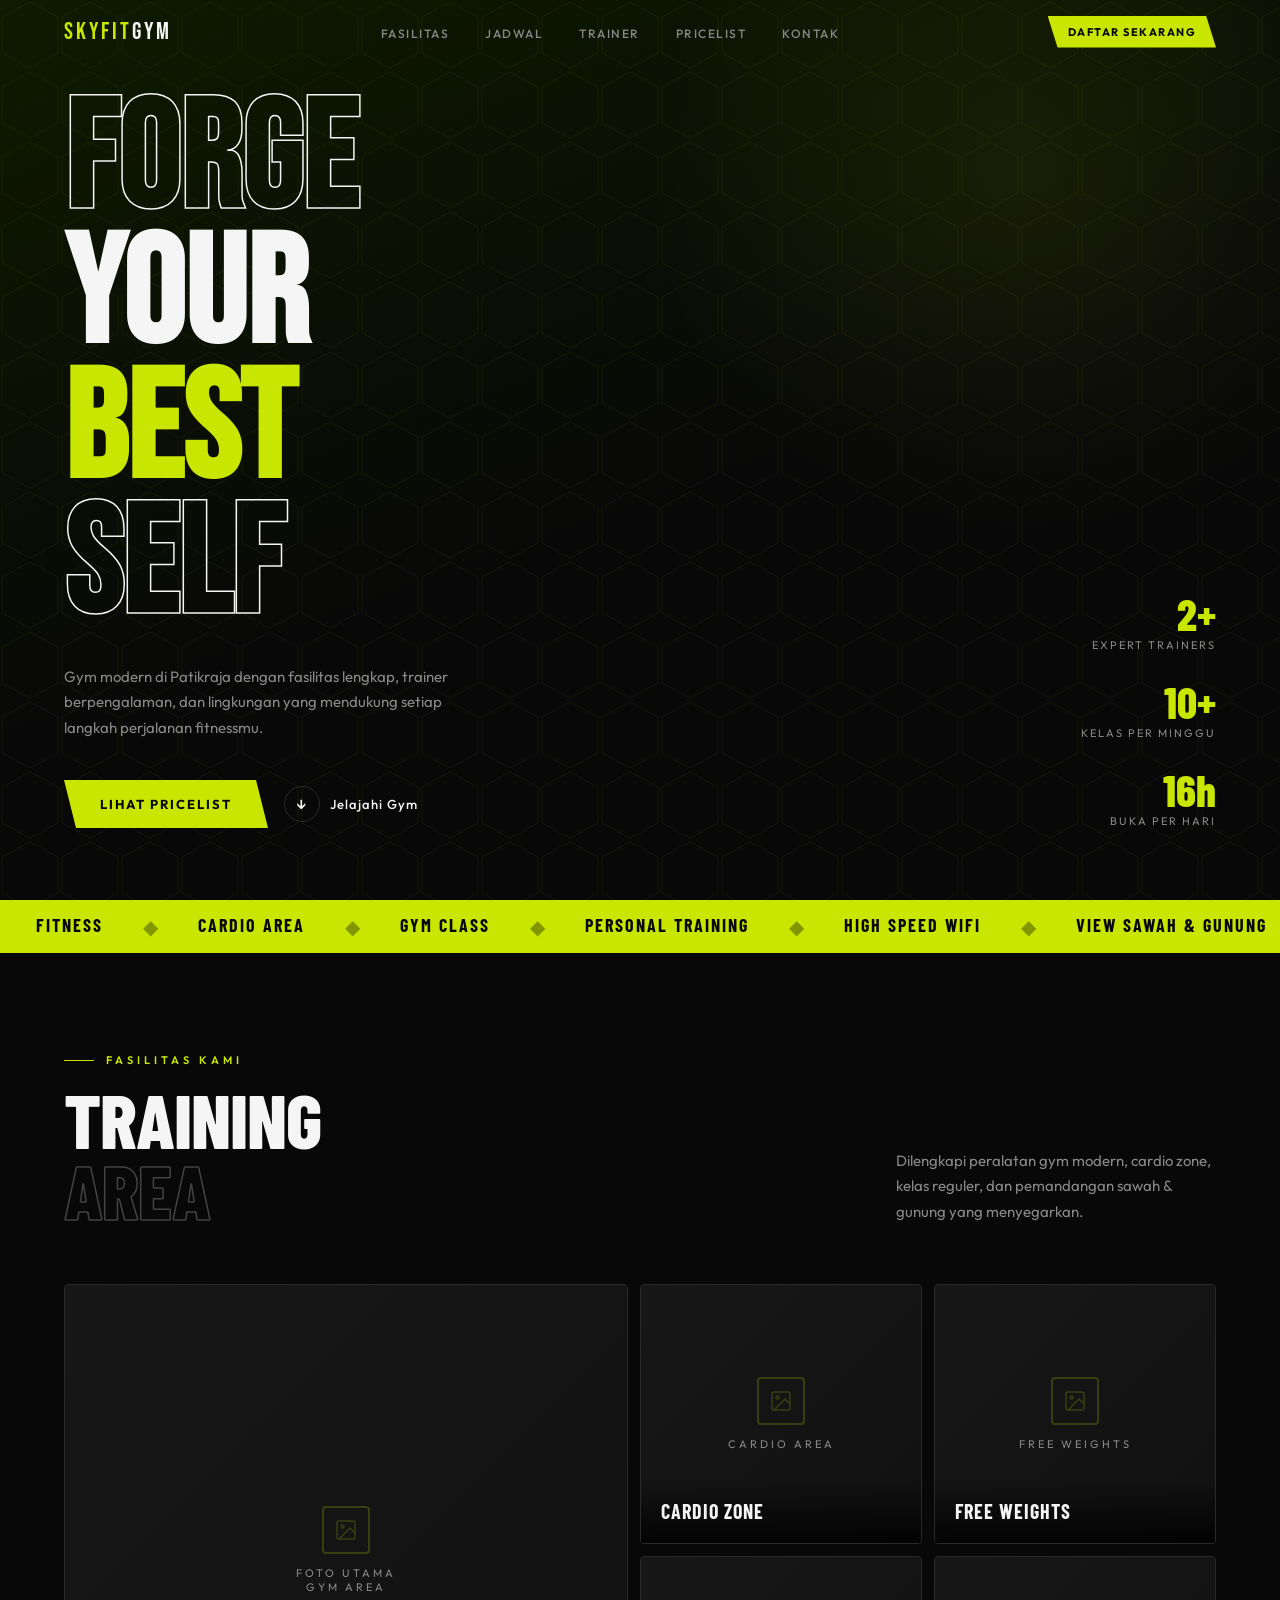
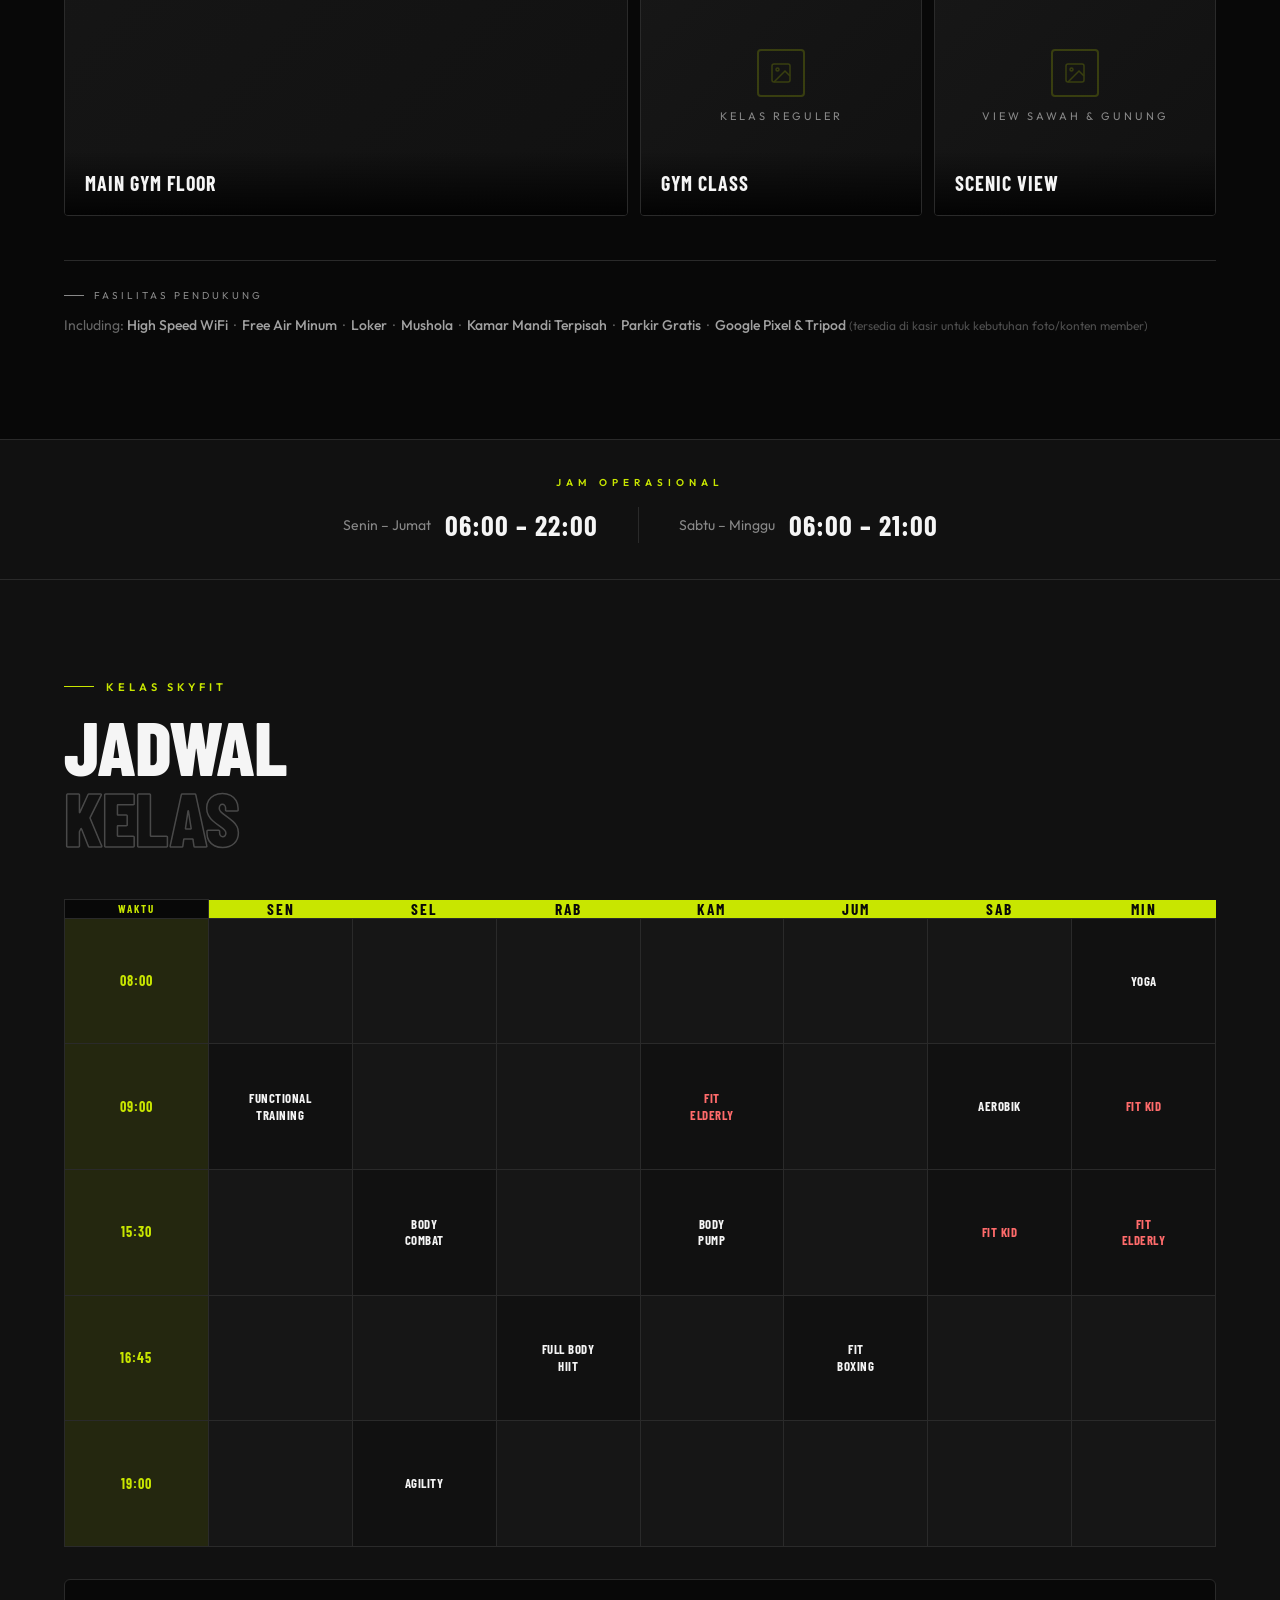
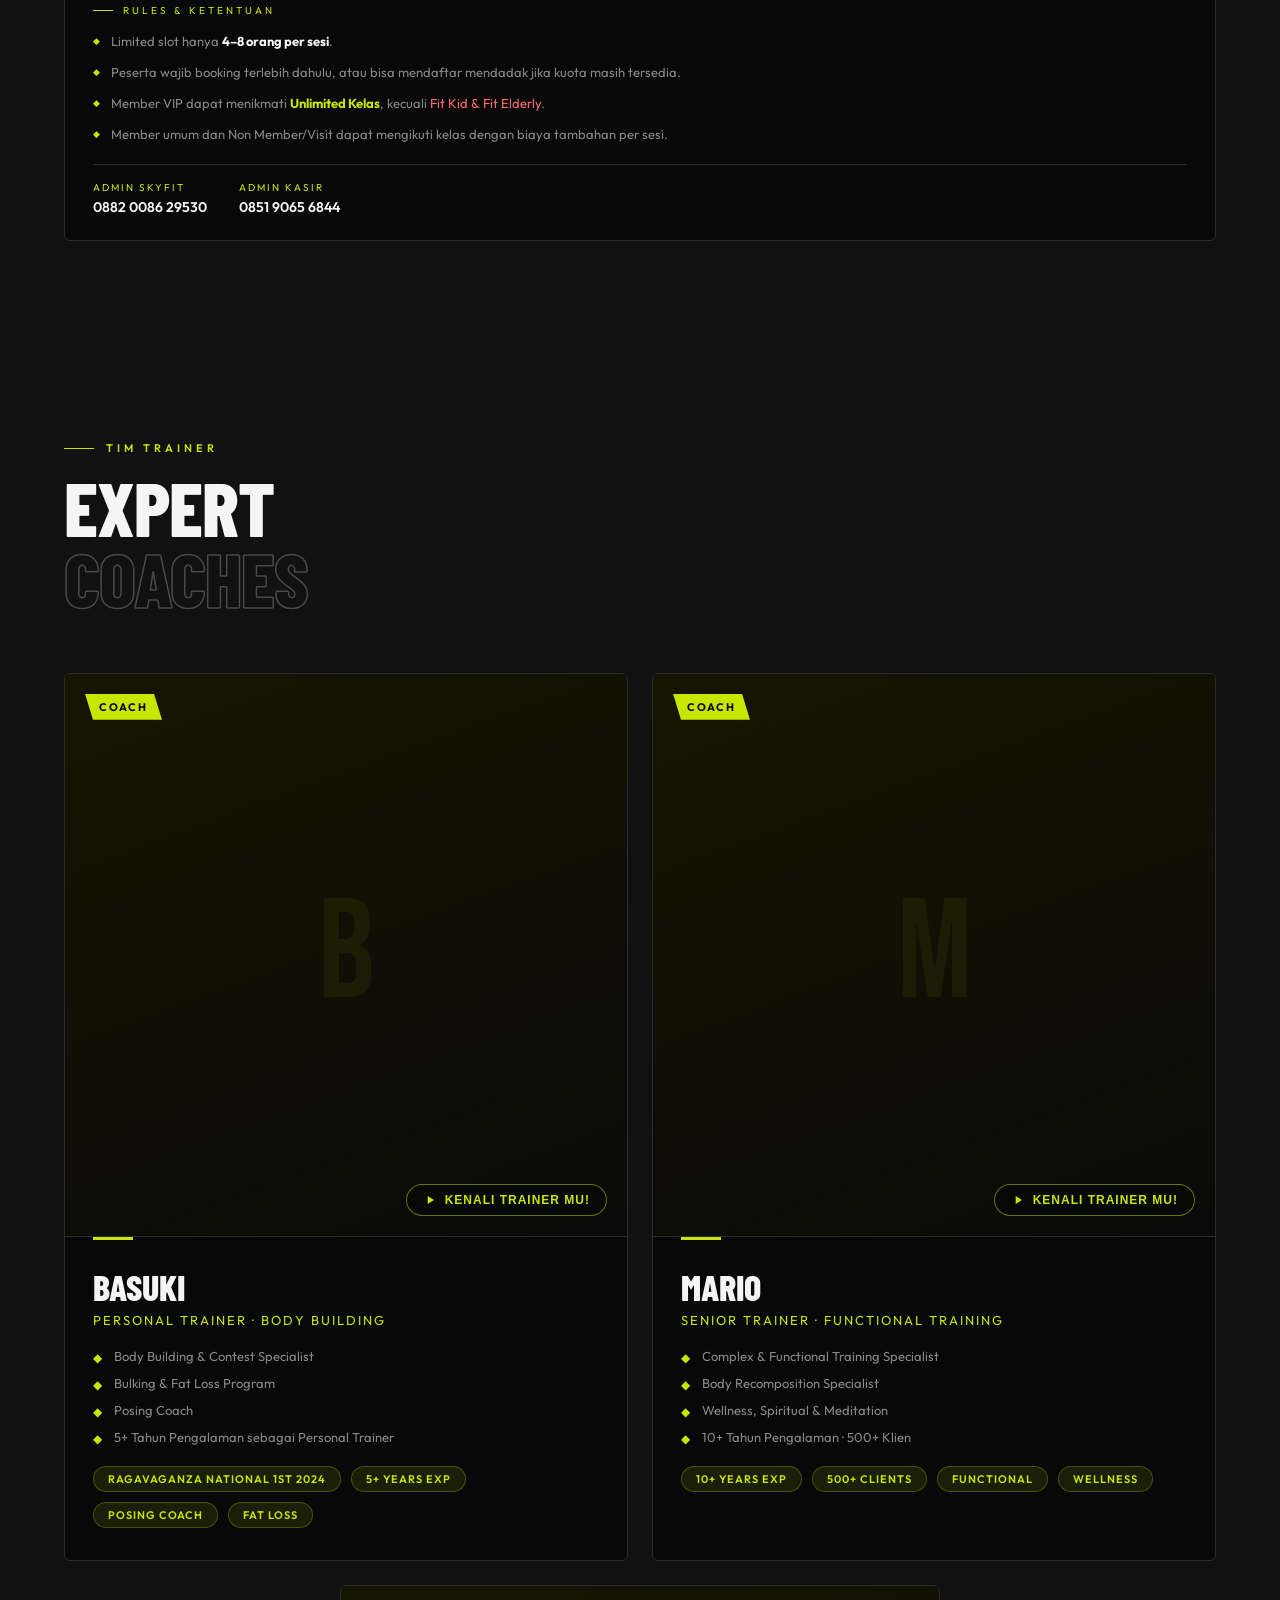
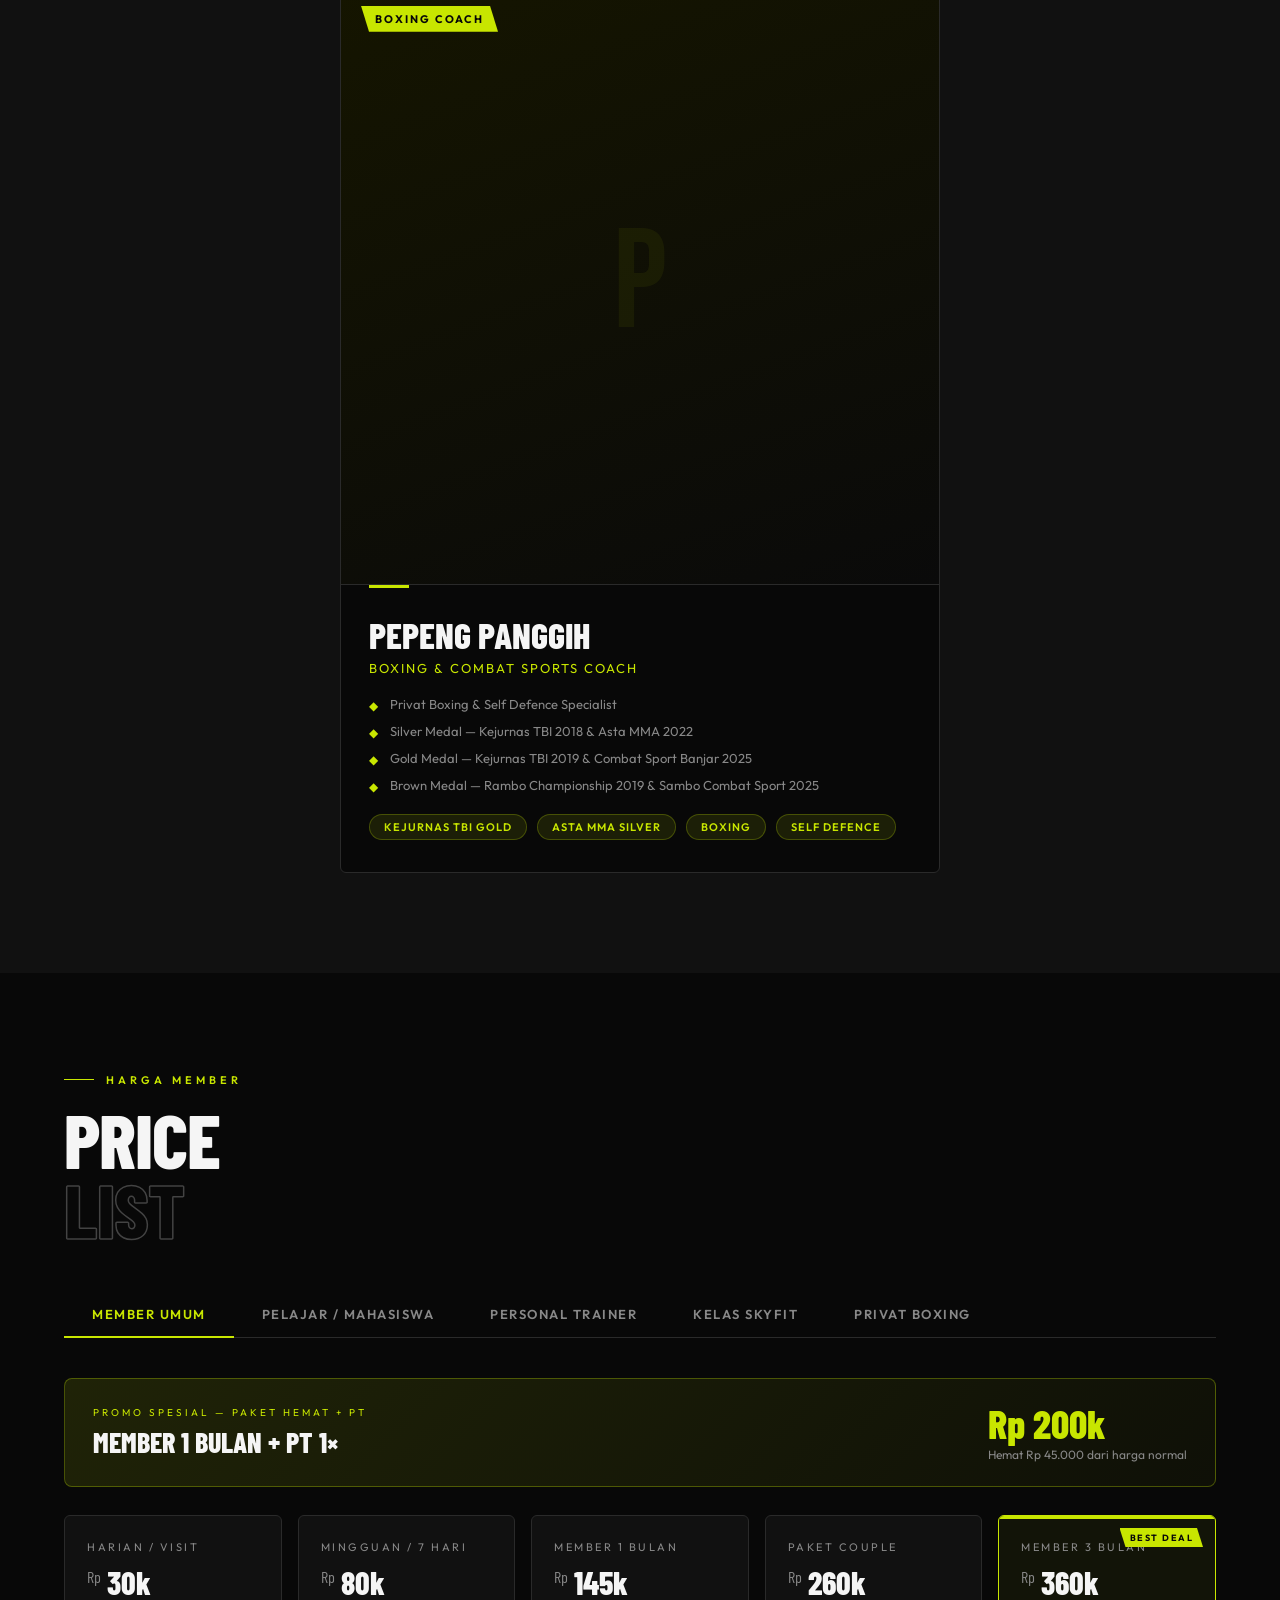
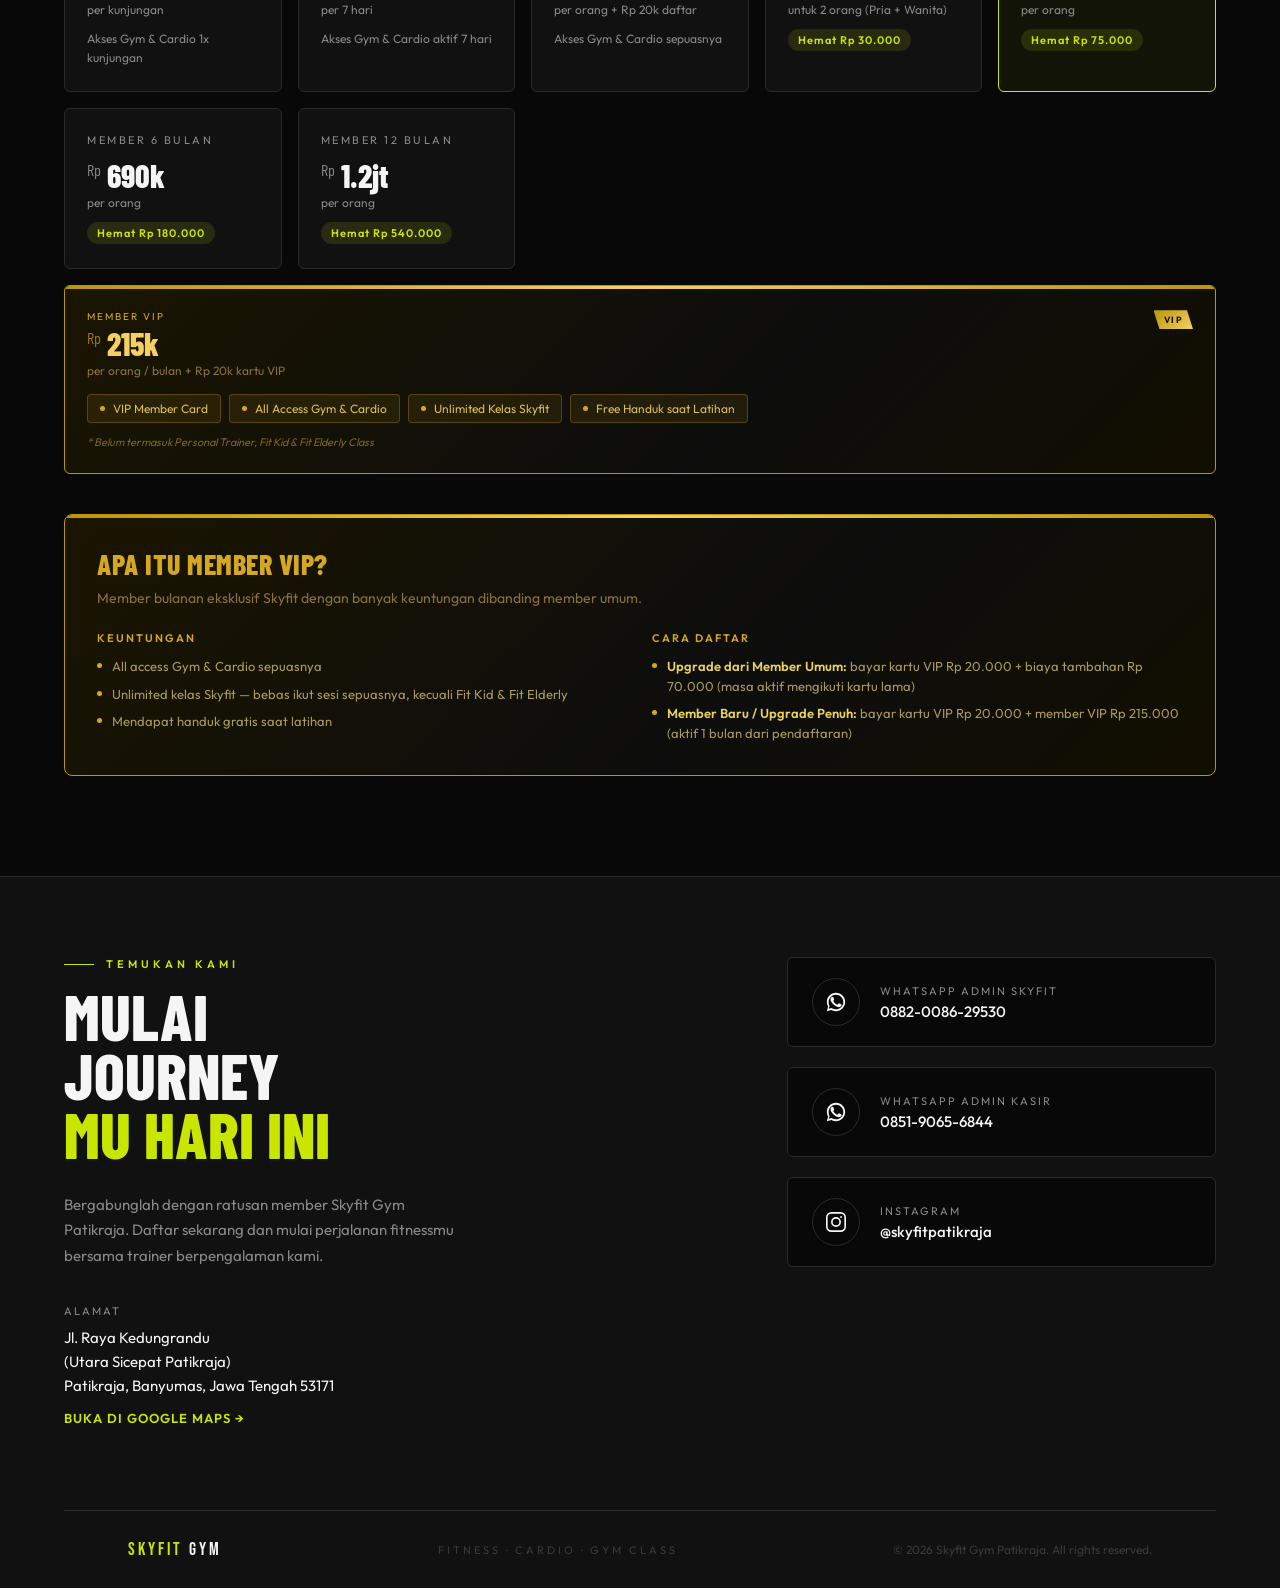
==== index.html @ dd89e142 "Update schedule layout and tab navigation" ====
<!DOCTYPE html>
<html lang="id">
<head>
<meta charset="UTF-8">
<meta name="viewport" content="width=device-width, initial-scale=1.0">
<title>Skyfit Gym Patikraja — Fitness · Cardio · Gym Class</title>
<link href="https://fonts.googleapis.com/css2?family=Bebas+Neue&family=Barlow+Condensed:wght@400;600;700;800&family=Outfit:wght@300;400;500;600&display=swap" rel="stylesheet">
<style>
  :root {
    --lime: #C8E600;
    --black: #080808;
    --card: #111111;
    --card2: #171717;
    --border: #2a2a2a;
    --muted: #888888;
    --white: #f5f5f5;
    --gray: #3a3a3a;
  }
  * { margin: 0; padding: 0; box-sizing: border-box; }
  html { scroll-behavior: smooth; }
  body { background: var(--black); color: var(--white); font-family: 'Outfit', sans-serif; overflow-x: hidden; }
  ::-webkit-scrollbar { width: 4px; }
  ::-webkit-scrollbar-track { background: var(--black); }
  ::-webkit-scrollbar-thumb { background: var(--lime); border-radius: 2px; }

  /* ── NAVBAR fix: grid layout prevents logo/content overlap ── */
  nav {
    position: fixed; top: 0; width: 100%; z-index: 100;
    height: 64px; padding: 0 5vw;
    display: grid;
    grid-template-columns: auto 1fr auto;
    align-items: center; gap: 16px;
    background: transparent;
    transition: background 0.4s, backdrop-filter 0.4s;
    border-bottom: 1px solid transparent;
  }
  nav.scrolled { background: rgba(8,8,8,0.92); backdrop-filter: blur(16px); border-bottom-color: var(--border); }
  .nav-logo { font-family: 'Bebas Neue', sans-serif; font-size: 24px; letter-spacing: 3px; color: var(--white); white-space: nowrap; }
  .nav-logo span { color: var(--lime); }
  .nav-links { display: flex; list-style: none; justify-content: center; }
  .nav-links a {
    text-decoration: none; color: var(--muted);
    font-size: 12px; font-weight: 500; letter-spacing: 1.5px; text-transform: uppercase;
    padding: 0 18px; white-space: nowrap; transition: color 0.2s;
  }
  .nav-links a:hover { color: var(--lime); }
  .nav-cta {
    background: var(--lime); color: var(--black);
    padding: 9px 20px; font-size: 11px; font-weight: 700; letter-spacing: 1.5px;
    text-transform: uppercase; text-decoration: none; white-space: nowrap;
    clip-path: polygon(0 0, calc(100% - 10px) 0, 100% 100%, 10px 100%);
    transition: background 0.2s;
  }
  .nav-cta:hover { background: var(--white); }

  /* ── HERO ── */
  #hero {
    min-height: 100vh; display: flex; flex-direction: column; justify-content: flex-end;
    padding: 0 5vw 8vh; position: relative; overflow: hidden;
  }
  .hero-bg { position: absolute; inset: 0; background: linear-gradient(160deg, #0f1a00 0%, #080808 55%); }
  .hero-hex {
    position: absolute; inset: 0; opacity: 0.06;
    background-image: url("data:image/svg+xml,%3Csvg xmlns='http://www.w3.org/2000/svg' width='60' height='70'%3E%3Cpolygon points='30,2 58,17 58,53 30,68 2,53 2,17' fill='none' stroke='%23C8E600' stroke-width='1'/%3E%3C/svg%3E");
    background-size: 60px 70px;
  }
  .hero-glow { position: absolute; top: -20%; right: -10%; width: 60vw; height: 80vh; background: radial-gradient(ellipse, rgba(200,230,0,0.08) 0%, transparent 70%); pointer-events: none; }
  .hero-tag { font-size: 12px; letter-spacing: 4px; text-transform: uppercase; color: var(--lime); font-weight: 600; margin-bottom: 20px; display: flex; align-items: center; gap: 12px; position: relative; z-index: 2; }
  .hero-tag::before { content: ''; width: 40px; height: 1px; background: var(--lime); }
  .hero-headline { font-family: 'Bebas Neue', sans-serif; font-size: clamp(70px, 12vw, 160px); line-height: 0.88; position: relative; z-index: 2; margin-top: auto; padding-top: 80px; }
  .hero-headline .outline { -webkit-text-stroke: 1.5px var(--white); color: transparent; }
  .hero-headline .accent { color: var(--lime); }
  .hero-sub { font-size: 15px; color: var(--muted); max-width: 420px; line-height: 1.7; margin: 28px 0 40px; position: relative; z-index: 2; }
  .hero-actions { display: flex; gap: 16px; align-items: center; position: relative; z-index: 2; }
  .btn-primary { background: var(--lime); color: var(--black); padding: 16px 36px; font-weight: 700; font-size: 13px; letter-spacing: 2px; text-transform: uppercase; text-decoration: none; clip-path: polygon(0 0, calc(100% - 12px) 0, 100% 100%, 12px 100%); transition: background 0.2s; display: inline-block; }
  .btn-primary:hover { background: var(--white); }
  .btn-ghost { color: var(--white); font-size: 13px; font-weight: 500; letter-spacing: 1px; text-decoration: none; display: flex; align-items: center; gap: 10px; transition: color 0.2s; }
  .btn-ghost:hover { color: var(--lime); }
  .btn-ghost .arrow { width: 36px; height: 36px; border-radius: 50%; border: 1px solid var(--border); display: flex; align-items: center; justify-content: center; font-size: 16px; transition: border-color 0.2s; }
  .btn-ghost:hover .arrow { border-color: var(--lime); }
  .hero-stats { position: absolute; right: 5vw; bottom: 8vh; display: flex; flex-direction: column; gap: 28px; z-index: 2; }
  .hero-stat { text-align: right; }
  .hero-stat .num { font-family: 'Barlow Condensed', sans-serif; font-size: 44px; font-weight: 800; color: var(--lime); line-height: 1; }
  .hero-stat .label { font-size: 11px; letter-spacing: 2px; text-transform: uppercase; color: var(--muted); margin-top: 2px; }

  /* ── CLASS SCHEDULE ── */
  #jadwal { background: var(--card); }
  .schedule-wrap { overflow-x: auto; margin-top: 48px; min-width: 0; }
  .schedule-table {
    width: 100%; height: 100%;          /* fill the 16:9 stage */
    border-collapse: collapse;
    min-width: 0;                        /* remove old min-width */
    table-layout: fixed;
    font-family: 'Barlow Condensed', sans-serif;
  }
  .schedule-table th {
    background: var(--lime); color: var(--black);
    font-size: clamp(12px,1.2vw,18px); font-weight: 700; letter-spacing: 2px; text-transform: uppercase;
    padding: 0; height: 9%;             /* fixed header height */
    text-align: center;
  }
  .schedule-table .time-col {
    background: rgba(200,230,0,0.1); color: var(--lime);
    font-size: clamp(12px,1.1vw,17px); font-weight: 700; letter-spacing: 1px;
    padding: 0 12px; text-align: center; border: 1px solid var(--border);
    white-space: nowrap;
  }
  .schedule-table td {
    padding: 0 6px; text-align: center;
    border: 1px solid var(--border);
    font-size: clamp(11px,1.0vw,16px); font-weight: 700;
    letter-spacing: 0.5px; text-transform: uppercase; color: var(--white);
    vertical-align: middle; line-height: 1.3;
  }
  .schedule-table tbody tr { height: calc((100% - 9%) / 5); }
  .schedule-table td.empty { background: rgba(255,255,255,0.02); }
  .schedule-table td.vip-class { color: #ff6b6b; }
  .schedule-rules {
    margin-top: 32px; padding: 24px 28px;
    background: var(--black); border: 1px solid var(--border); border-radius: 6px;
  }
  .schedule-rules-title {
    font-size: 10px; letter-spacing: 3px; text-transform: uppercase;
    color: var(--lime); margin-bottom: 14px; display: flex; align-items: center; gap: 10px;
  }
  .schedule-rules-title::before { content: ''; width: 20px; height: 1px; background: var(--lime); }
  .schedule-rules ul { list-style: none; display: flex; flex-direction: column; gap: 10px; }
  .schedule-rules li {
    font-size: 13px; color: var(--muted); padding-left: 18px; position: relative; line-height: 1.6;
  }
  .schedule-rules li::before { content: '◆'; position: absolute; left: 0; color: var(--lime); font-size: 9px; top: 3px; }

  /* ── SHARED ── */
  section { padding: 100px 5vw; }
  .section-tag { font-size: 11px; letter-spacing: 4px; text-transform: uppercase; color: var(--lime); font-weight: 600; margin-bottom: 16px; display: flex; align-items: center; gap: 12px; }
  .section-tag::before { content: ''; width: 30px; height: 1px; background: var(--lime); }
  .section-title { font-family: 'Barlow Condensed', sans-serif; font-size: clamp(42px, 6vw, 80px); font-weight: 800; line-height: 0.92; text-transform: uppercase; letter-spacing: -1px; }
  .section-title .outline { -webkit-text-stroke: 1.5px rgba(245,245,245,0.25); color: transparent; }
  .reveal { opacity: 0; transform: translateY(40px); transition: opacity 0.7s ease, transform 0.7s ease; }
  .reveal.visible { opacity: 1; transform: translateY(0); }
  .reveal-delay-1 { transition-delay: 0.1s; }
  .reveal-delay-2 { transition-delay: 0.2s; }
  .reveal-delay-3 { transition-delay: 0.3s; }
  .reveal-delay-4 { transition-delay: 0.4s; }

  /* ── TICKER ── */
  .ticker-wrap { background: var(--lime); overflow: hidden; padding: 14px 0; display: flex; }
  .ticker { display: flex; animation: ticker 20s linear infinite; white-space: nowrap; }
  .ticker-item { font-family: 'Barlow Condensed', sans-serif; font-size: 18px; font-weight: 700; text-transform: uppercase; color: var(--black); padding: 0 36px; letter-spacing: 2px; }
  .ticker-dot { color: rgba(0,0,0,0.35); font-size: 20px; padding: 0 4px; }
  @keyframes ticker { from { transform: translateX(0); } to { transform: translateX(-50%); } }

  /* ── FASILITAS ── */
  #fasilitas { background: var(--black); }
  .facilities-header { display: flex; justify-content: space-between; align-items: flex-end; margin-bottom: 60px; flex-wrap: wrap; gap: 24px; }
  .facilities-desc { max-width: 320px; color: var(--muted); line-height: 1.7; font-size: 15px; }

  /* Photo grid: main cell left (tall), 4 thumbs right (2x2) */
  .photo-grid { display: grid; grid-template-columns: 2fr 1fr 1fr; grid-template-rows: 260px 260px; gap: 12px; }
  .photo-cell { background: var(--card2); border: 1px solid var(--border); border-radius: 4px; overflow: hidden; position: relative; cursor: pointer; transition: border-color 0.3s; }
  .photo-cell.main-cell { grid-column: 1; grid-row: 1 / 3; transition: opacity 0.2s, transform 0.2s, border-color 0.3s; }
  .photo-cell.main-cell:hover { border-color: var(--lime); }
  .photo-cell.thumb-cell:hover { border-color: var(--lime); }
  .photo-cell img { width: 100%; height: 100%; object-fit: cover; filter: brightness(0.75) saturate(0.8); transition: filter 0.4s, transform 0.5s; pointer-events: none; }
  .photo-cell.main-cell:hover img { filter: brightness(0.9) saturate(1); }
  .photo-cell.thumb-cell:hover img { filter: brightness(0.9) saturate(1); transform: scale(1.05); }
  .photo-placeholder { width: 100%; height: 100%; display: flex; flex-direction: column; align-items: center; justify-content: center; gap: 12px; background: linear-gradient(135deg, var(--card2), var(--card)); }
  .ph-icon { width: 48px; height: 48px; opacity: 0.2; border: 2px solid var(--lime); border-radius: 4px; display: flex; align-items: center; justify-content: center; }
  .ph-label { font-size: 11px; letter-spacing: 3px; color: var(--muted); text-transform: uppercase; text-align: center; padding: 0 20px; }
  .photo-overlay { position: absolute; bottom: 0; left: 0; right: 0; padding: 20px; background: linear-gradient(to top, rgba(0,0,0,0.85), transparent); pointer-events: none; }
  .photo-overlay h3 { font-family: 'Barlow Condensed', sans-serif; font-size: 20px; font-weight: 700; letter-spacing: 1px; text-transform: uppercase; }
  /* swap hint badge on thumbs */
  .swap-hint { position: absolute; top: 8px; right: 8px; background: rgba(200,230,0,0.15); border: 1px solid rgba(200,230,0,0.4); color: var(--lime); font-size: 9px; letter-spacing: 1.5px; text-transform: uppercase; padding: 3px 8px; border-radius: 3px; opacity: 0; transition: opacity 0.2s; pointer-events: none; }
  .photo-cell.thumb-cell:hover .swap-hint { opacity: 1; }

  /* FIX #3: remove pill tags, replace with plain text */
  .facility-extras { margin-top: 44px; padding-top: 28px; border-top: 1px solid var(--border); }
  .facility-extras-label { font-size: 10px; letter-spacing: 3px; text-transform: uppercase; color: var(--muted); margin-bottom: 10px; display: flex; align-items: center; gap: 10px; }
  .facility-extras-label::before { content: ''; width: 20px; height: 1px; background: var(--muted); }
  .facility-extras-text { font-size: 14px; color: rgba(245,245,245,0.4); line-height: 1.9; font-weight: 400; }
  .facility-extras-text strong { color: rgba(245,245,245,0.65); font-weight: 500; }

  /* FIX #4: Hours strip — centered, label above schedule */
  .hours-strip {
    background: var(--card); border-top: 1px solid var(--border); border-bottom: 1px solid var(--border);
    padding: 36px 5vw;
    display: flex; flex-direction: column; align-items: center; gap: 18px; text-align: center;
  }
  .hours-label { font-size: 10px; letter-spacing: 5px; text-transform: uppercase; color: var(--lime); font-weight: 600; }
  .hours-schedule { display: flex; align-items: center; gap: 40px; flex-wrap: wrap; justify-content: center; }
  .hours-item { display: flex; align-items: center; gap: 14px; }
  .hours-day { font-size: 14px; color: var(--muted); }
  .hours-time { font-family: 'Barlow Condensed', sans-serif; font-size: 28px; font-weight: 700; color: var(--white); letter-spacing: 1px; }
  .hours-sep { width: 1px; height: 36px; background: var(--border); }

  /* ── TRAINERS ── */
  #trainer { background: var(--card); }
  .trainers-grid { display: grid; grid-template-columns: 1fr 1fr; gap: 24px; margin-top: 60px; }
  .trainer-card { background: var(--black); border: 1px solid var(--border); border-radius: 6px; overflow: hidden; transition: border-color 0.3s, transform 0.3s; }
  .trainer-card:hover { border-color: var(--lime); transform: translateY(-6px); }
  .trainer-photo { aspect-ratio: 1 / 1; width: 100%; background: var(--card2); position: relative; overflow: hidden; }
  .trainer-photo img { position: absolute; inset: 0; width: 100%; height: 100%; object-fit: cover; object-position: center top; filter: brightness(0.82) saturate(0.85); transition: filter 0.4s; }
  .trainer-card:hover .trainer-photo img { filter: brightness(0.95) saturate(1); }
  .trainer-photo-placeholder { position: absolute; inset: 0; display: flex; align-items: center; justify-content: center; background: linear-gradient(160deg, #151500, #0a0a0a); }
  .trainer-initial { font-family: 'Bebas Neue', sans-serif; font-size: 140px; color: rgba(200,230,0,0.06); line-height: 1; }
  .trainer-badge { position: absolute; top: 20px; left: 20px; background: var(--lime); color: var(--black); font-size: 11px; font-weight: 700; letter-spacing: 2px; padding: 6px 14px; text-transform: uppercase; clip-path: polygon(0 0, calc(100% - 8px) 0, 100% 100%, 8px 100%); z-index: 2; }
  .trainer-info { padding: 28px 28px 32px; border-top: 1px solid var(--border); position: relative; }
  .trainer-info::before { content: ''; position: absolute; top: 0; left: 28px; width: 40px; height: 3px; background: var(--lime); }
  .trainer-name { font-family: 'Barlow Condensed', sans-serif; font-size: 36px; font-weight: 800; text-transform: uppercase; margin-bottom: 4px; }
  .trainer-role { font-size: 13px; color: var(--lime); letter-spacing: 2px; text-transform: uppercase; margin-bottom: 20px; }
  .trainer-specs { display: flex; flex-direction: column; gap: 10px; }
  .trainer-spec { display: flex; align-items: flex-start; gap: 12px; font-size: 13px; color: var(--muted); }
  .spec-icon { color: var(--lime); font-size: 12px; margin-top: 2px; flex-shrink: 0; }
  .trainer-achievements { display: flex; gap: 10px; flex-wrap: wrap; margin-top: 20px; }
  .achievement-pill { background: rgba(200,230,0,0.1); border: 1px solid rgba(200,230,0,0.25); color: var(--lime); font-size: 11px; font-weight: 600; letter-spacing: 1px; text-transform: uppercase; padding: 5px 14px; border-radius: 40px; }

  /* ── KELAS PRICING GRID ── */
  .kelas-group-title {
    font-family: 'Barlow Condensed', sans-serif;
    font-size: 13px; font-weight: 700; letter-spacing: 3px; text-transform: uppercase;
    color: var(--muted); margin: 28px 0 12px; padding-bottom: 8px;
    border-bottom: 1px solid var(--border);
  }
  .kelas-grid { display: grid; grid-template-columns: repeat(auto-fill, minmax(180px, 1fr)); gap: 12px; }
  .kelas-card {
    background: var(--card); border: 1px solid var(--border); border-radius: 6px;
    padding: 18px 16px; transition: border-color 0.3s, transform 0.2s; position: relative; overflow: hidden;
  }
  .kelas-card::before { content: ''; position: absolute; top: 0; left: 0; right: 0; height: 2px; background: transparent; transition: background 0.3s; }
  .kelas-card:hover { border-color: rgba(200,230,0,0.4); transform: translateY(-3px); }
  .kelas-card:hover::before { background: var(--lime); }
  .kelas-card.exclusive { border-color: rgba(200,230,0,0.3); background: rgba(200,230,0,0.04); }
  .kelas-card.exclusive::before { background: var(--lime); }
  .kelas-name { font-family: 'Barlow Condensed', sans-serif; font-size: 17px; font-weight: 700; text-transform: uppercase; margin-bottom: 12px; letter-spacing: 0.5px; }
  .kelas-row { display: flex; justify-content: space-between; align-items: center; font-size: 12px; margin-bottom: 5px; }
  .kelas-row .sessions { color: var(--muted); font-weight: 500; }
  .kelas-row .price { color: var(--white); font-weight: 600; font-family: 'Barlow Condensed', sans-serif; font-size: 15px; }
  .kelas-row .saving { color: var(--lime); font-size: 11px; }
  .kelas-exclusive-badge { position: absolute; top: 10px; right: 10px; background: rgba(200,230,0,0.15); border: 1px solid rgba(200,230,0,0.3); color: var(--lime); font-size: 8px; font-weight: 700; letter-spacing: 1.5px; text-transform: uppercase; padding: 3px 8px; border-radius: 3px; }

  /* VIP INFO section — black & gold */
  .vip-info-box {
    margin-top: 40px; padding: 32px;
    background: linear-gradient(135deg, #1a1500 0%, #0d0d0d 60%, #120f00 100%);
    border: 1px solid #b8960c; border-radius: 8px; position: relative; overflow: hidden;
  }
  .vip-info-box::before { content: ''; position: absolute; top: 0; left: 0; right: 0; height: 3px; background: linear-gradient(90deg, #b8960c, #f5d060, #b8960c); }
  .vip-info-title {
    font-family: 'Barlow Condensed', sans-serif;
    font-size: 28px; font-weight: 800; text-transform: uppercase; letter-spacing: 0.5px;
    color: #d4a820; margin-bottom: 8px;
  }
  .vip-info-sub { font-size: 14px; color: #8a7040; margin-bottom: 24px; }
  .vip-info-grid { display: grid; grid-template-columns: 1fr 1fr; gap: 24px; }
  .vip-info-col-title { font-size: 11px; letter-spacing: 2px; text-transform: uppercase; color: #d4a820; margin-bottom: 12px; font-weight: 600; }
  .vip-info-list { display: flex; flex-direction: column; gap: 8px; }
  .vip-info-item { display: flex; align-items: flex-start; gap: 10px; font-size: 13px; color: rgba(220,200,120,0.75); line-height: 1.5; }
  .vip-info-dot { width: 5px; height: 5px; border-radius: 50%; background: #d4a820; flex-shrink: 0; margin-top: 6px; }
  .vip-info-item strong { color: rgba(245,220,100,0.95); font-weight: 600; }
  #pricelist { background: var(--black); }
  .pricing-tabs { display: flex; margin: 48px 0 40px; border-bottom: 1px solid var(--border); }
  .tab-btn { background: none; border: none; cursor: pointer; padding: 14px 28px; font-family: 'Outfit', sans-serif; font-size: 13px; font-weight: 600; letter-spacing: 1.5px; text-transform: uppercase; color: var(--muted); border-bottom: 2px solid transparent; transition: color 0.2s, border-color 0.2s; margin-bottom: -1px; }
  .tab-btn.active { color: var(--lime); border-bottom-color: var(--lime); }
  .tab-btn:hover { color: var(--white); }
  .tab-panel { display: none; }
  .tab-panel.active { display: block; }
  .pricing-grid { display: grid; grid-template-columns: repeat(auto-fill, minmax(200px, 1fr)); gap: 16px; }
  .price-card { background: var(--card); border: 1px solid var(--border); border-radius: 6px; padding: 24px 22px; transition: border-color 0.3s, transform 0.3s; position: relative; overflow: hidden; }
  .price-card::before { content: ''; position: absolute; top: 0; left: 0; right: 0; height: 3px; background: transparent; transition: background 0.3s; }
  .price-card:hover { border-color: rgba(200,230,0,0.4); transform: translateY(-4px); }
  .price-card:hover::before { background: var(--lime); }
  .price-card.featured { border-color: var(--lime); background: rgba(200,230,0,0.05); }
  .price-card.featured::before { background: var(--lime); }
  .featured-badge { position: absolute; top: 12px; right: 12px; background: var(--lime); color: var(--black); font-size: 9px; font-weight: 700; letter-spacing: 1.5px; padding: 4px 10px; text-transform: uppercase; clip-path: polygon(0 0, calc(100% - 6px) 0, 100% 100%, 6px 100%); }
  .price-type { font-size: 11px; letter-spacing: 2.5px; text-transform: uppercase; color: var(--muted); margin-bottom: 12px; }
  .price-amount { font-family: 'Barlow Condensed', sans-serif; font-size: 32px; font-weight: 800; color: var(--white); line-height: 1; }
  .price-amount .currency { font-size: 16px; font-weight: 400; color: var(--muted); vertical-align: super; }
  .price-per { font-size: 12px; color: var(--muted); margin-top: 4px; }
  .price-savings { display: inline-block; margin-top: 12px; background: rgba(200,230,0,0.12); color: var(--lime); font-size: 11px; font-weight: 600; letter-spacing: 1px; padding: 4px 10px; border-radius: 40px; }
  .price-desc { font-size: 12px; color: var(--muted); margin-top: 12px; line-height: 1.6; }

  /* VIP card — black & gold theme */
  .price-card.vip {
    border-color: #b8960c; background: linear-gradient(135deg, #1a1500 0%, #0d0d0d 60%, #120f00 100%);
    grid-column: 1 / -1;
  }
  .price-card.vip::before { background: linear-gradient(90deg, #b8960c, #f5d060, #b8960c); }
  .vip-header { display: flex; align-items: flex-start; justify-content: space-between; flex-wrap: wrap; gap: 12px; }
  .vip-badge-label { font-size: 10px; letter-spacing: 2px; text-transform: uppercase; color: #d4a820; margin-bottom: 4px; }
  .price-card.vip .price-amount { color: #f5d060; }
  .price-card.vip .price-amount .currency { color: #a07810; }
  .price-card.vip .price-per { color: #8a7040; }
  .price-card.vip .featured-badge { background: linear-gradient(135deg, #b8960c, #f5d060); color: #1a1200; }
  .vip-perks { display: flex; flex-wrap: wrap; gap: 8px; margin-top: 16px; }
  .vip-perk {
    display: flex; align-items: center; gap: 8px;
    font-size: 12px; color: rgba(245,220,100,0.85);
    background: rgba(180,140,10,0.12); border: 1px solid rgba(180,140,10,0.35);
    padding: 6px 12px; border-radius: 4px;
  }
  .vip-perk-dot { width: 5px; height: 5px; border-radius: 50%; background: #d4a820; flex-shrink: 0; }
  .vip-note { font-size: 11px; color: #7a6520; margin-top: 12px; font-style: italic; }

  /* ── VIDEO MODAL ── */
  .video-modal-backdrop {
    position: fixed; inset: 0; z-index: 200;
    background: rgba(0,0,0,0.92);
    display: flex; align-items: center; justify-content: center;
    padding: 24px;
    opacity: 0; pointer-events: none;
    transition: opacity 0.3s;
  }
  .video-modal-backdrop.open { opacity: 1; pointer-events: all; }
  .video-modal {
    width: 100%; max-width: 780px;
    background: var(--card); border: 1px solid var(--border); border-radius: 8px;
    overflow: hidden;
    transform: translateY(20px) scale(0.97);
    transition: transform 0.3s;
  }
  .video-modal-backdrop.open .video-modal { transform: translateY(0) scale(1); }
  .video-modal-header {
    display: flex; align-items: center; justify-content: space-between;
    padding: 16px 20px; border-bottom: 1px solid var(--border);
  }
  .video-modal-title { font-family: 'Barlow Condensed', sans-serif; font-size: 20px; font-weight: 700; text-transform: uppercase; letter-spacing: 1px; }
  .video-modal-close {
    width: 32px; height: 32px; border-radius: 50%;
    border: 1px solid var(--border); background: none; cursor: pointer;
    color: var(--muted); font-size: 18px; display: flex; align-items: center; justify-content: center;
    transition: border-color 0.2s, color 0.2s;
  }
  .video-modal-close:hover { border-color: var(--lime); color: var(--lime); }
  .video-modal video {
    width: 100%; display: block;
    background: #000; max-height: 70vh;
  }
  .video-modal-placeholder {
    padding: 60px 24px; text-align: center;
    background: var(--card2);
  }
  .video-modal-placeholder p { color: var(--muted); font-size: 14px; line-height: 1.7; }
  .video-modal-placeholder code { color: var(--lime); font-size: 12px; background: rgba(200,230,0,0.1); padding: 2px 8px; border-radius: 3px; }

  /* Video play button on trainer photo */
  .trainer-video-btn {
    position: absolute; bottom: 20px; right: 20px;
    display: flex; align-items: center; gap: 8px;
    background: rgba(8,8,8,0.7); border: 1px solid rgba(200,230,0,0.5);
    color: var(--lime); padding: 8px 16px; border-radius: 40px;
    font-size: 12px; font-weight: 600; letter-spacing: 1px; text-transform: uppercase;
    cursor: pointer; transition: background 0.2s, border-color 0.2s;
    backdrop-filter: blur(8px);
  }
  .trainer-video-btn:hover { background: var(--lime); color: var(--black); border-color: var(--lime); }
  .trainer-video-btn svg { flex-shrink: 0; }
  .promo-banner { background: linear-gradient(135deg, rgba(200,230,0,0.12), rgba(200,230,0,0.04)); border: 1px solid rgba(200,230,0,0.3); border-radius: 8px; padding: 24px 28px; margin-bottom: 28px; display: flex; align-items: center; justify-content: space-between; flex-wrap: wrap; gap: 16px; }
  .promo-banner-label { font-size: 10px; letter-spacing: 3px; text-transform: uppercase; color: var(--lime); margin-bottom: 6px; }
  .promo-banner-title { font-family: 'Barlow Condensed', sans-serif; font-size: 28px; font-weight: 800; text-transform: uppercase; }
  .promo-banner-price .big { font-family: 'Barlow Condensed', sans-serif; font-size: 40px; font-weight: 800; color: var(--lime); line-height: 1; }
  .promo-banner-price .save { font-size: 12px; color: var(--muted); margin-top: 4px; }

  /* ── CONTACT / FOOTER ── */
  #kontak { background: var(--card); border-top: 1px solid var(--border); padding: 80px 5vw 0; }
  .contact-grid { display: grid; grid-template-columns: 1.5fr 1fr; gap: 80px; padding-bottom: 80px; border-bottom: 1px solid var(--border); }
  .contact-title { font-family: 'Barlow Condensed', sans-serif; font-size: clamp(40px, 5vw, 70px); font-weight: 800; text-transform: uppercase; line-height: 0.92; margin-bottom: 28px; }
  .contact-title .lime { color: var(--lime); }
  .contact-desc { color: var(--muted); font-size: 15px; line-height: 1.7; max-width: 400px; }
  .contact-links { display: flex; flex-direction: column; gap: 20px; }
  .contact-link { display: flex; align-items: center; gap: 20px; text-decoration: none; padding: 20px 24px; border: 1px solid var(--border); border-radius: 6px; background: var(--black); transition: border-color 0.3s, transform 0.3s, background 0.3s; }
  .contact-link:hover { border-color: var(--lime); transform: translateX(6px); background: rgba(200,230,0,0.04); }
  /* FIX #6: icon color = white, turns black on hover */
  .contact-icon { width: 48px; height: 48px; border-radius: 50%; border: 1px solid var(--border); display: flex; align-items: center; justify-content: center; flex-shrink: 0; color: var(--white); transition: border-color 0.3s, background 0.3s, color 0.3s; }
  .contact-link:hover .contact-icon { border-color: var(--lime); background: var(--lime); color: var(--black); }
  .contact-info-label { font-size: 11px; color: var(--muted); letter-spacing: 2px; text-transform: uppercase; margin-bottom: 4px; }
  .contact-info-value { font-size: 15px; font-weight: 500; color: var(--white); }
  .address-block { margin-top: 36px; }
  .address-block .adr-label { font-size: 11px; color: var(--muted); letter-spacing: 2px; text-transform: uppercase; margin-bottom: 8px; }
  .address-block .adr-text { font-size: 15px; color: var(--white); line-height: 1.6; }
  .address-block .adr-text a { color: var(--lime); text-decoration: none; display: inline-flex; align-items: center; gap: 6px; margin-top: 10px; font-size: 13px; font-weight: 600; letter-spacing: 1px; text-transform: uppercase; transition: gap 0.2s; }
  .address-block .adr-text a:hover { gap: 10px; }
  footer { padding: 28px 5vw; display: flex; align-items: center; justify-content: space-between; flex-wrap: wrap; gap: 16px; }
  .footer-brand { font-family: 'Bebas Neue', sans-serif; font-size: 18px; letter-spacing: 3px; color: var(--white); }
  .footer-brand span { color: var(--lime); }
  .footer-copy { font-size: 12px; color: var(--gray); }
  .footer-tagline { font-size: 11px; letter-spacing: 3px; text-transform: uppercase; color: var(--gray); }

  /* Schedule tap hint — hidden on desktop, shown on mobile */
  .schedule-tap-hint {
    display: none;
  }

  /* ── SCHEDULE HOVER OVERLAY ── */
  .schedule-stage {
    position: relative;
    aspect-ratio: 16 / 9;   /* table IS 16:9 */
    overflow: hidden;        /* overlay clipped to stage bounds */
  }
  .schedule-overlay {
    position: absolute;
    inset: 0;                /* covers exactly the 16:9 table */
    z-index: 20;
    pointer-events: none;
    opacity: 0;
    transition: opacity 0.3s ease;
  }
  .schedule-overlay.active {
    opacity: 1;
    pointer-events: all;
  }
  /* Inner box fills the overlay (= fills the 16:9 stage) */
  .sov-inner {
    position: absolute;
    inset: 0;
    overflow: hidden;
    border: 2px solid var(--lime);
    box-shadow: inset 0 0 0 1px rgba(200,230,0,0.15);
    transform: scale(0.97);
    transition: transform 0.3s cubic-bezier(0.34,1.3,0.64,1);
    background: var(--black);
  }
  .schedule-overlay.active .sov-inner {
    transform: scale(1);
  }
  /* Slideshow layer */
  .sov-slides {
    position: absolute; inset: 0;
  }
  .sov-slide {
    position: absolute; inset: 0;
    background-size: cover; background-position: center;
    opacity: 0;
    transition: opacity 0.6s ease;
  }
  .sov-slide.active { opacity: 1; }
  /* Placeholder slide (no photo yet) */
  .sov-slide-placeholder {
    position: absolute; inset: 0;
    display: flex; flex-direction: column; align-items: center; justify-content: center;
    gap: 10px; opacity: 0; transition: opacity 0.5s ease;
  }
  .sov-slide-placeholder.active { opacity: 1; }
  .sov-slide-placeholder .ph-num {
    font-family: 'Bebas Neue', sans-serif;
    font-size: clamp(80px, 12vw, 200px); color: rgba(200,230,0,0.08); line-height: 1;
  }
  .sov-slide-placeholder .ph-txt {
    font-size: clamp(11px, 0.9vw, 15px); letter-spacing: 3px; text-transform: uppercase; color: rgba(200,230,0,0.25);
  }
  /* Dark gradient on top of slides */
  .sov-gradient {
    position: absolute; inset: 0;
    background: linear-gradient(to top, rgba(0,0,0,0.9) 0%, rgba(0,0,0,0.3) 50%, rgba(0,0,0,0.15) 100%);
    pointer-events: none;
  }
  /* Slide dots */
  .sov-dots {
    position: absolute; bottom: clamp(60px,10vh,100px); left: 50%;
    transform: translateX(-50%);
    display: flex; gap: 10px; z-index: 5;
  }
  .sov-dot {
    width: 8px; height: 8px; border-radius: 50%;
    background: rgba(255,255,255,0.3);
    transition: background 0.3s, transform 0.3s;
  }
  .sov-dot.active { background: var(--lime); transform: scale(1.4); }
  /* Info bar at bottom */
  .sov-info {
    position: absolute; bottom: 0; left: 0; right: 0;
    padding: clamp(16px,3vh,36px) clamp(20px,3vw,44px);
    display: flex; align-items: flex-end; justify-content: space-between;
    gap: 16px; z-index: 5;
  }
  .sov-info-left {}
  .sov-time-badge {
    font-size: clamp(11px, 1vw, 14px); letter-spacing: 3px; text-transform: uppercase;
    color: var(--lime); margin-bottom: 8px; font-weight: 600;
  }
  .sov-class-name {
    font-family: 'Barlow Condensed', sans-serif;
    font-size: clamp(32px, 5vw, 80px); font-weight: 800; text-transform: uppercase;
    color: var(--white); line-height: 1; letter-spacing: -0.5px;
  }
  .sov-btn {
    display: flex; align-items: center; gap: 10px;
    background: var(--lime); color: var(--black);
    padding: clamp(10px,1.2vh,16px) clamp(16px,2vw,28px); border: none; cursor: pointer;
    font-family: 'Outfit', sans-serif;
    font-size: clamp(11px, 0.9vw, 14px); font-weight: 700; letter-spacing: 2px; text-transform: uppercase;
    clip-path: polygon(0 0, calc(100% - 10px) 0, 100% 100%, 10px 100%);
    transition: background 0.2s, transform 0.15s;
    white-space: nowrap; flex-shrink: 0;
  }
  .sov-btn:hover { background: var(--white); transform: scaleX(1.04); }
  /* Close X in corner */
  .sov-close {
    position: absolute; top: 14px; right: 14px; z-index: 10;
    width: 32px; height: 32px; border-radius: 50%;
    background: rgba(0,0,0,0.6); border: 1px solid rgba(255,255,255,0.2);
    color: var(--white); font-size: 16px; cursor: pointer;
    display: flex; align-items: center; justify-content: center;
    transition: border-color 0.2s, background 0.2s;
  }
  .sov-close:hover { border-color: var(--lime); background: rgba(200,230,0,0.15); color: var(--lime); }

  /* Make table cells hoverable — highlight on hover */
  .schedule-table td:not(.time-col):not(.empty) {
    cursor: pointer; transition: background 0.2s, color 0.2s;
  }
  .schedule-table td:not(.time-col):not(.empty):hover {
    background: rgba(200,230,0,0.12);
    color: var(--lime);
  }



  /* ════════════════════════════════════════════
     RESPONSIVE — MOBILE OPTIMISATION
     Fixes: hero gap, photo grid, schedule table,
     pricelist tab overflow
  ════════════════════════════════════════════ */

  /* ── 900px: compact nav ── */
  @media (max-width: 900px) {
    .nav-links a { padding: 0 12px; font-size: 11px; }
    .nav-cta { padding: 8px 14px; font-size: 10px; }
  }

  /* ── 768px: main tablet/phone breakpoint ── */
  @media (max-width: 768px) {
    /* Navbar */
    .nav-links { display: none; }


    /* Fix 1 — Hero: content starts just below navbar, no giant gap */
    #hero {
      padding: calc(64px + 36px) 6vw 10vw;  /* 64px navbar + breathing room */
      justify-content: flex-start;
    }
    .hero-headline {
      padding-top: 0;
      font-size: clamp(60px, 18vw, 100px);
      margin-top: 0;
    }
    .hero-stats { display: none; }
    .hero-sub { font-size: 14px; margin: 18px 0 28px; }
    .btn-primary { padding: 14px 28px; font-size: 12px; }

    /* Shared section padding */
    section { padding: 60px 5vw; }
    .section-title { font-size: clamp(38px, 10vw, 60px); }

    /* Fix 2 — Training area: vertical stack on mobile */
    .facilities-header { flex-direction: column; align-items: flex-start; margin-bottom: 32px; }
    .facilities-desc { max-width: 100%; }

    /* Photo grid → single scrollable column (swipe to swap stays) */
    .photo-grid {
      grid-template-columns: 1fr;
      grid-template-rows: 240px 180px 180px 180px 180px;
      gap: 8px;
    }
    .photo-cell.main-cell { grid-column: 1; grid-row: 1; }
    .photo-cell.thumb-cell { grid-row: auto; }
    .swap-hint { opacity: 0.6; }   /* always hint on mobile (no hover) */

    /* Schedule tap hint visible on mobile */
    .schedule-tap-hint {
      display: block;
      font-size: 12px;
      color: var(--muted);
      margin: 12px 0 0;
      line-height: 1.7;
      letter-spacing: 0.2px;
    }

    /* Fix 3 — Schedule: disable 16:9 + horizontal scroll instead */
    .schedule-stage {
      aspect-ratio: unset;        /* remove 16:9 constraint */
      overflow-x: auto;           /* allow horizontal scroll */
    }
    .schedule-wrap { overflow-x: auto; margin-top: 32px; }
    .schedule-table {
      height: auto;
      min-width: 560px;           /* enforces columns don't collapse */
    }
    .schedule-table th {
      font-size: 11px; letter-spacing: 1px;
      padding: 10px 6px; height: auto;
    }
    .schedule-table .time-col {
      font-size: 11px; padding: 10px 8px; white-space: nowrap;
    }
    .schedule-table td {
      font-size: 11px; padding: 10px 4px;
      min-width: 72px;
    }
    .schedule-table tbody tr { height: auto; }
    /* Schedule overlay on mobile: show as fixed modal instead of absolute */
    .schedule-overlay {
      display: flex !important;    /* re-enable — we show as fixed modal on mobile */
      position: fixed;
      inset: 0;
      z-index: 200;
      background: rgba(0,0,0,0.88);
      align-items: center;
      justify-content: center;
      padding: 16px;
    }
    .schedule-overlay .sov-inner {
      position: relative;
      inset: auto;
      width: 100%;
      max-width: 600px;
      aspect-ratio: 16 / 9;
      transform: scale(0.95);
    }
    .schedule-overlay.active .sov-inner { transform: scale(1); }
    .sov-close { display: flex !important; }   /* show close on mobile */

    /* Cells: show tap hint */
    .schedule-table td:not(.time-col):not(.empty) {
      cursor: pointer;
      position: relative;
    }

    /* Trainer: single column */
    .trainers-grid { grid-template-columns: 1fr; }
    .trainer-photo { aspect-ratio: 4 / 3; }  /* less tall on mobile */

    /* Fix 4 — Pricelist tabs: scrollable row, no tab-wrap */
    .pricing-tabs {
      overflow-x: auto;
      flex-wrap: nowrap;
      -webkit-overflow-scrolling: touch;
      scrollbar-width: none;
      gap: 0;
      padding-bottom: 0;
      /* fade-right hint that more tabs exist */
      -webkit-mask-image: linear-gradient(to right, black 70%, transparent 100%);
      mask-image: linear-gradient(to right, black 70%, transparent 100%);
    }
    .pricing-tabs::-webkit-scrollbar { display: none; }
    /* Remove mask when scrolled to end (JS toggles .at-end) */
    .pricing-tabs.at-end {
      -webkit-mask-image: none;
      mask-image: none;
    }
    .tab-btn {
      padding: 12px 16px;
      font-size: 11px; letter-spacing: 1px;
      white-space: nowrap;
      flex-shrink: 0;
    }

    /* Pricing grid: 2 cols */
    .pricing-grid { grid-template-columns: 1fr 1fr; }
    .price-card.vip { grid-column: 1 / -1; }

    /* VIP info grid: stacked */
    .vip-info-box { padding: 20px; }
    .vip-info-grid { grid-template-columns: 1fr; gap: 20px; }

    /* Kelas grid: 2 cols */
    .kelas-grid { grid-template-columns: 1fr 1fr; }

    /* Contact */
    .contact-grid { grid-template-columns: 1fr; gap: 32px; }
    .contact-title { font-size: clamp(36px, 10vw, 56px); }

    /* Hours strip */
    .hours-strip { padding: 28px 5vw; gap: 12px; }
    .hours-schedule { gap: 24px; }
    .hours-time { font-size: 22px; }

    /* Footer */
    footer { flex-direction: column; align-items: flex-start; gap: 10px; }
  }

  /* ── 480px: small phones ── */
  @media (max-width: 480px) {
    section { padding: 52px 5vw; }

    /* Hero tighter */
    .hero-headline { font-size: clamp(52px, 20vw, 80px); }
    .hero-sub { font-size: 13px; margin: 14px 0 24px; }

    /* Training photos: slightly shorter */
    .photo-grid {
      grid-template-rows: 200px 160px 160px 160px 160px;
    }

    /* Pricing: single col */
    .pricing-grid { grid-template-columns: 1fr; }
    .kelas-grid { grid-template-columns: 1fr; }

    /* Promo banner: stack vertically */
    .promo-banner { flex-direction: column; align-items: flex-start; gap: 12px; }
    .promo-banner-price { text-align: left; }
    .promo-banner-price .big { font-size: 32px; }

    /* Trainer info tighter */
    .trainer-info { padding: 20px 20px 24px; }
    .trainer-name { font-size: 28px; }
  }

</style>
</head>
<body>

<!-- NAVBAR -->
<nav id="navbar">
  <a href="#" onclick="window.scrollTo(0,0); location.reload(); return false;" class="nav-logo" style="text-decoration: none;"><span>SKYFIT</span>GYM</a>
  <ul class="nav-links">
    <li><a href="#fasilitas">Fasilitas</a></li>
    <li><a href="#jadwal">Jadwal</a></li>
    <li><a href="#trainer">Trainer</a></li>
    <li><a href="#pricelist">Pricelist</a></li>
    <li><a href="#kontak">Kontak</a></li>
  </ul>
  <a href="https://wa.me/62882008629530" target="_blank" class="nav-cta">Daftar Sekarang</a>
</nav>

<!-- HERO -->
<section id="hero">
  <div class="hero-bg"></div>
  <div class="hero-hex"></div>
  <div class="hero-glow"></div>
  <h1 class="hero-headline reveal reveal-delay-1">
    <span class="outline">FORGE</span><br>YOUR<br><span class="accent">BEST</span><br><span class="outline">SELF</span>
  </h1>
  <p class="hero-sub reveal reveal-delay-2">Gym modern di Patikraja dengan fasilitas lengkap, trainer berpengalaman, dan lingkungan yang mendukung setiap langkah perjalanan fitnessmu.</p>
  <div class="hero-actions reveal reveal-delay-3">
    <a href="#pricelist" class="btn-primary">Lihat Pricelist</a>
    <a href="#fasilitas" class="btn-ghost"><span class="arrow">↓</span>Jelajahi Gym</a>
  </div>
  <div class="hero-stats reveal reveal-delay-4">
    <div class="hero-stat"><div class="num">2+</div><div class="label">Expert Trainers</div></div>
    <div class="hero-stat"><div class="num">10+</div><div class="label">Kelas Per Minggu</div></div>
    <div class="hero-stat"><div class="num">16h</div><div class="label">Buka Per Hari</div></div>
  </div>
</section>

<!-- TICKER -->
<div class="ticker-wrap">
  <div class="ticker">
    <span class="ticker-item">Fitness</span><span class="ticker-dot">◆</span>
    <span class="ticker-item">Cardio Area</span><span class="ticker-dot">◆</span>
    <span class="ticker-item">Gym Class</span><span class="ticker-dot">◆</span>
    <span class="ticker-item">Personal Training</span><span class="ticker-dot">◆</span>
    <span class="ticker-item">High Speed Wifi</span><span class="ticker-dot">◆</span>
    <span class="ticker-item">View Sawah &amp; Gunung</span><span class="ticker-dot">◆</span>
    <span class="ticker-item">Parkir Gratis</span><span class="ticker-dot">◆</span>
    <span class="ticker-item">Fitness</span><span class="ticker-dot">◆</span>
    <span class="ticker-item">Cardio Area</span><span class="ticker-dot">◆</span>
    <span class="ticker-item">Gym Class</span><span class="ticker-dot">◆</span>
    <span class="ticker-item">Personal Training</span><span class="ticker-dot">◆</span>
    <span class="ticker-item">High Speed Wifi</span><span class="ticker-dot">◆</span>
    <span class="ticker-item">View Sawah &amp; Gunung</span><span class="ticker-dot">◆</span>
    <span class="ticker-item">Parkir Gratis</span><span class="ticker-dot">◆</span>
  </div>
</div>

<!-- FASILITAS -->
<section id="fasilitas">
  <div class="facilities-header">
    <div>
      <div class="section-tag reveal">Fasilitas Kami</div>
      <!-- FIX #2: TRAINING AREA (bukan AREA TRAINING) -->
      <h2 class="section-title reveal reveal-delay-1">TRAINING<br><span class="outline">AREA</span></h2>
    </div>
    <p class="facilities-desc reveal reveal-delay-2">Dilengkapi peralatan gym modern, cardio zone, kelas reguler, dan pemandangan sawah &amp; gunung yang menyegarkan.</p>
  </div>

  <!-- Photo grid with click-to-swap -->
  <div class="photo-grid" id="photoGrid">
    <!-- MAIN CELL (tall, left) -->
    <div class="photo-cell main-cell reveal" id="mainCell">
      <div class="photo-placeholder">
        <div class="ph-icon"><svg width="24" height="24" fill="none" viewBox="0 0 24 24" stroke="#C8E600" stroke-width="1.5"><rect x="3" y="3" width="18" height="18" rx="2"/><circle cx="8.5" cy="8.5" r="1.5"/><path d="M21 15l-5-5L5 21"/></svg></div>
        <div class="ph-label">Foto Utama<br>Gym Area</div>
      </div>
      <div class="photo-overlay"><h3>Main Gym Floor</h3></div>
    </div>

    <!-- THUMB 1 -->
    <div class="photo-cell thumb-cell reveal reveal-delay-1" onclick="swapWithMain(this)">
      <div class="photo-placeholder">
        <div class="ph-icon"><svg width="24" height="24" fill="none" viewBox="0 0 24 24" stroke="#C8E600" stroke-width="1.5"><rect x="3" y="3" width="18" height="18" rx="2"/><circle cx="8.5" cy="8.5" r="1.5"/><path d="M21 15l-5-5L5 21"/></svg></div>
        <div class="ph-label">Cardio Area</div>
      </div>
      <div class="photo-overlay"><h3>Cardio Zone</h3></div>
      <div class="swap-hint">Tampilkan</div>
    </div>

    <!-- THUMB 2 -->
    <div class="photo-cell thumb-cell reveal reveal-delay-2" onclick="swapWithMain(this)">
      <div class="photo-placeholder">
        <div class="ph-icon"><svg width="24" height="24" fill="none" viewBox="0 0 24 24" stroke="#C8E600" stroke-width="1.5"><rect x="3" y="3" width="18" height="18" rx="2"/><circle cx="8.5" cy="8.5" r="1.5"/><path d="M21 15l-5-5L5 21"/></svg></div>
        <div class="ph-label">Free Weights</div>
      </div>
      <div class="photo-overlay"><h3>Free Weights</h3></div>
      <div class="swap-hint">Tampilkan</div>
    </div>

    <!-- THUMB 3 -->
    <div class="photo-cell thumb-cell reveal reveal-delay-3" onclick="swapWithMain(this)">
      <div class="photo-placeholder">
        <div class="ph-icon"><svg width="24" height="24" fill="none" viewBox="0 0 24 24" stroke="#C8E600" stroke-width="1.5"><rect x="3" y="3" width="18" height="18" rx="2"/><circle cx="8.5" cy="8.5" r="1.5"/><path d="M21 15l-5-5L5 21"/></svg></div>
        <div class="ph-label">Kelas Reguler</div>
      </div>
      <div class="photo-overlay"><h3>Gym Class</h3></div>
      <div class="swap-hint">Tampilkan</div>
    </div>

    <!-- THUMB 4 -->
    <div class="photo-cell thumb-cell reveal reveal-delay-4" onclick="swapWithMain(this)">
      <div class="photo-placeholder">
        <div class="ph-icon"><svg width="24" height="24" fill="none" viewBox="0 0 24 24" stroke="#C8E600" stroke-width="1.5"><rect x="3" y="3" width="18" height="18" rx="2"/><circle cx="8.5" cy="8.5" r="1.5"/><path d="M21 15l-5-5L5 21"/></svg></div>
        <div class="ph-label">View Sawah &amp; Gunung</div>
      </div>
      <div class="photo-overlay"><h3>Scenic View</h3></div>
      <div class="swap-hint">Tampilkan</div>
    </div>
  </div>

  <!-- FIX #3: plain text only, no pills/tags -->
  <div class="facility-extras reveal">
    <div class="facility-extras-label">Fasilitas Pendukung</div>
    <p class="facility-extras-text">
      Including: <strong>High Speed WiFi</strong> &nbsp;·&nbsp; <strong>Free Air Minum</strong> &nbsp;·&nbsp; <strong>Loker</strong> &nbsp;·&nbsp; <strong>Mushola</strong> &nbsp;·&nbsp; <strong>Kamar Mandi Terpisah</strong> &nbsp;·&nbsp; <strong>Parkir Gratis</strong> &nbsp;·&nbsp; <strong>Google Pixel &amp; Tripod</strong> <span style="font-size:12px;color:rgba(245,245,245,0.3);">(tersedia di kasir untuk kebutuhan foto/konten member)</span>
    </p>
  </div>
</section>

<!-- HOURS STRIP — FIX #4: label di atas, semua centered -->
<div class="hours-strip">
  <div class="hours-label">Jam Operasional</div>
  <div class="hours-schedule">
    <div class="hours-item">
      <div class="hours-day">Senin – Jumat</div>
      <div class="hours-time">06:00 – 22:00</div>
    </div>
    <div class="hours-sep"></div>
    <div class="hours-item">
      <div class="hours-day">Sabtu – Minggu</div>
      <div class="hours-time">06:00 – 21:00</div>
    </div>
  </div>
</div>

<!-- JADWAL KELAS -->
<section id="jadwal">
  <div class="section-tag reveal">Kelas Skyfit</div>
  <h2 class="section-title reveal reveal-delay-1">JADWAL<br><span class="outline">KELAS</span></h2>

  <!-- Mobile tap hint — only visible on small screens -->
  <p class="schedule-tap-hint reveal">Geser tabel untuk melihat semua hari &nbsp;·&nbsp; Ketuk nama kelas untuk melihat dokumentasi</p>

  <div class="schedule-wrap reveal reveal-delay-2">
    <div class="schedule-stage" id="scheduleStage">
      <!-- HOVER OVERLAY -->
      <div class="schedule-overlay" id="scheduleOverlay">
        <div class="sov-inner">
          <div class="sov-slides" id="sovSlides"></div>
          <div class="sov-gradient"></div>
          <div class="sov-dots" id="sovDots"></div>
          <div class="sov-info">
            <div class="sov-info-left">
              <div class="sov-time-badge" id="sovTimeBadge"></div>
              <div class="sov-class-name" id="sovClassName"></div>
            </div>
            <button class="sov-btn" id="sovVideoBtn">
              <svg width="14" height="14" viewBox="0 0 24 24" fill="currentColor"><path d="M8 5v14l11-7z"/></svg>
              Lihat Kelas
            </button>
          </div>
          <button class="sov-close" id="sovClose">✕</button>
        </div>
      </div>

      <table class="schedule-table">
      <thead>
        <tr>
          <th style="background:var(--black);color:var(--lime);border:1px solid var(--border);font-size:11px;letter-spacing:2px;">Waktu</th>
          <th>SEN</th>
          <th>SEL</th>
          <th>RAB</th>
          <th>KAM</th>
          <th>JUM</th>
          <th>SAB</th>
          <th>MIN</th>
        </tr>
      </thead>
      <tbody>
        <tr>
          <td class="time-col">08:00</td>
          <td class="empty"></td>
          <td class="empty"></td>
          <td class="empty"></td>
          <td class="empty"></td>
          <td class="empty"></td>
          <td class="empty"></td>
          <td>Yoga</td>
        </tr>
        <tr>
          <td class="time-col">09:00</td>
          <td>Functional<br>Training</td>
          <td class="empty"></td>
          <td class="empty"></td>
          <td class="vip-class">Fit<br>Elderly</td>
          <td class="empty"></td>
          <td>Aerobik</td>
          <td class="vip-class">Fit Kid</td>
        </tr>
        <tr>
          <td class="time-col">15:30</td>
          <td class="empty"></td>
          <td>Body<br>Combat</td>
          <td class="empty"></td>
          <td>Body<br>Pump</td>
          <td class="empty"></td>
          <td class="vip-class">Fit Kid</td>
          <td class="vip-class">Fit<br>Elderly</td>
        </tr>
        <tr>
          <td class="time-col">16:45</td>
          <td class="empty"></td>
          <td class="empty"></td>
          <td>Full Body<br>HIIT</td>
          <td class="empty"></td>
          <td>Fit<br>Boxing</td>
          <td class="empty"></td>
          <td class="empty"></td>
        </tr>
        <tr>
          <td class="time-col">19:00</td>
          <td class="empty"></td>
          <td>Agility</td>
          <td class="empty"></td>
          <td class="empty"></td>
          <td class="empty"></td>
          <td class="empty"></td>
          <td class="empty"></td>
        </tr>
      </tbody>
    </table>
    </div><!-- /schedule-stage -->
  </div>

  <div class="schedule-rules reveal reveal-delay-3">
    <div class="schedule-rules-title">Rules &amp; Ketentuan</div>
    <ul>
      <li>Limited slot hanya <strong style="color:var(--white);">4–8 orang per sesi</strong>.</li>
      <li>Peserta wajib booking terlebih dahulu, atau bisa mendaftar mendadak jika kuota masih tersedia.</li>
      <li>Member VIP dapat menikmati <strong style="color:var(--lime);">Unlimited Kelas</strong>, kecuali <span style="color:#ff6b6b;">Fit Kid &amp; Fit Elderly</span>.</li>
      <li>Member umum dan Non Member/Visit dapat mengikuti kelas dengan biaya tambahan per sesi.</li>
    </ul>
    <div style="margin-top:20px;padding-top:16px;border-top:1px solid var(--border);display:flex;gap:32px;flex-wrap:wrap;">
      <div>
        <div style="font-size:10px;letter-spacing:2px;text-transform:uppercase;color:var(--lime);margin-bottom:4px;">Admin Skyfit</div>
        <div style="font-size:14px;font-weight:600;color:var(--white);">0882 0086 29530</div>
      </div>
      <div>
        <div style="font-size:10px;letter-spacing:2px;text-transform:uppercase;color:var(--lime);margin-bottom:4px;">Admin Kasir</div>
        <div style="font-size:14px;font-weight:600;color:var(--white);">0851 9065 6844</div>
      </div>
    </div>
  </div>
</section>

<!-- TRAINER -->
<section id="trainer">
  <div class="section-tag reveal">Tim Trainer</div>
  <h2 class="section-title reveal reveal-delay-1">EXPERT<br><span class="outline">COACHES</span></h2>
  <div class="trainers-grid">
    <!-- COACH BASUKI -->
    <div class="trainer-card reveal reveal-delay-1">
      <div class="trainer-photo">
        <!-- Hapus: <img src="img/coach-basuki.jpg" alt="Coach Basuki" onerror="..."> -->
        <div class="trainer-photo-placeholder"><div class="trainer-initial">B</div></div>
        <div class="trainer-badge">Coach</div>
        <button class="trainer-video-btn" onclick="openVideoModal('basuki')">
          <svg width="14" height="14" viewBox="0 0 24 24" fill="currentColor"><path d="M8 5v14l11-7z"/></svg>
          Kenali Trainer Mu!
        </button>
      </div>
      <div class="trainer-info">
        <div class="trainer-name">Basuki</div>
        <div class="trainer-role">Personal Trainer · Body Building</div>
        <div class="trainer-specs">
          <div class="trainer-spec"><span class="spec-icon">◆</span>Body Building &amp; Contest Specialist</div>
          <div class="trainer-spec"><span class="spec-icon">◆</span>Bulking &amp; Fat Loss Program</div>
          <div class="trainer-spec"><span class="spec-icon">◆</span>Posing Coach</div>
          <div class="trainer-spec"><span class="spec-icon">◆</span>5+ Tahun Pengalaman sebagai Personal Trainer</div>
        </div>
        <div class="trainer-achievements">
          <span class="achievement-pill">Ragavaganza National 1st 2024</span>
          <span class="achievement-pill">5+ Years Exp</span>
          <span class="achievement-pill">Posing Coach</span>
          <span class="achievement-pill">Fat Loss</span>
        </div>
      </div>
    </div>
    <!-- COACH MARIO -->
    <div class="trainer-card reveal reveal-delay-2">
      <div class="trainer-photo">
        <!-- Hapus: <img src="img/coach-mario.jpg" alt="Coach Mario" onerror="..."> -->
        <div class="trainer-photo-placeholder"><div class="trainer-initial">M</div></div>
        <div class="trainer-badge">Coach</div>
        <button class="trainer-video-btn" onclick="openVideoModal('mario')">
          <svg width="14" height="14" viewBox="0 0 24 24" fill="currentColor"><path d="M8 5v14l11-7z"/></svg>
          Kenali Trainer Mu!
        </button>
      </div>
      <div class="trainer-info">
        <div class="trainer-name">Mario</div>
        <div class="trainer-role">Senior Trainer · Functional Training</div>
        <div class="trainer-specs">
          <div class="trainer-spec"><span class="spec-icon">◆</span>Complex &amp; Functional Training Specialist</div>
          <div class="trainer-spec"><span class="spec-icon">◆</span>Body Recomposition Specialist</div>
          <div class="trainer-spec"><span class="spec-icon">◆</span>Wellness, Spiritual &amp; Meditation</div>
          <div class="trainer-spec"><span class="spec-icon">◆</span>10+ Tahun Pengalaman · 500+ Klien</div>
        </div>
        <div class="trainer-achievements">
          <span class="achievement-pill">10+ Years Exp</span>
          <span class="achievement-pill">500+ Clients</span>
          <span class="achievement-pill">Functional</span>
          <span class="achievement-pill">Wellness</span>
        </div>
      </div>
    </div>
    <!-- COACH PEPENG PANGGIH -->
    <div class="trainer-card reveal reveal-delay-3" style="grid-column: 1 / -1; max-width: 600px; margin: 0 auto; width: 100%;">
      <div class="trainer-photo">
        <!-- Hapus: <img src="assets/img/coach-pepeng.jpg" alt="Coach Pepeng Panggih" onerror="..."> -->
        <div class="trainer-photo-placeholder"><div class="trainer-initial">P</div></div>
        <div class="trainer-badge">Boxing Coach</div>
      </div>
      <div class="trainer-info">
        <div class="trainer-name">Pepeng Panggih</div>
        <div class="trainer-role">Boxing &amp; Combat Sports Coach</div>
        <div class="trainer-specs">
          <div class="trainer-spec"><span class="spec-icon">◆</span>Privat Boxing &amp; Self Defence Specialist</div>
          <div class="trainer-spec"><span class="spec-icon">◆</span>Silver Medal &mdash; Kejurnas TBI 2018 &amp; Asta MMA 2022</div>
          <div class="trainer-spec"><span class="spec-icon">◆</span>Gold Medal &mdash; Kejurnas TBI 2019 &amp; Combat Sport Banjar 2025</div>
          <div class="trainer-spec"><span class="spec-icon">◆</span>Brown Medal &mdash; Rambo Championship 2019 &amp; Sambo Combat Sport 2025</div>
        </div>
        <div class="trainer-achievements">
          <span class="achievement-pill">Kejurnas TBI Gold</span>
          <span class="achievement-pill">Asta MMA Silver</span>
          <span class="achievement-pill">Boxing</span>
          <span class="achievement-pill">Self Defence</span>
        </div>
      </div>
    </div>
  </div>
</section>
<section id="pricelist">
  <div class="section-tag reveal">Harga Member</div>
  <h2 class="section-title reveal reveal-delay-1">PRICE<br><span class="outline">LIST</span></h2>
  <div class="pricing-tabs">
    <button class="tab-btn active" onclick="switchTab('umum',this)">Member Umum</button>
    <button class="tab-btn" onclick="switchTab('pelajar',this)">Pelajar / Mahasiswa</button>
    <button class="tab-btn" onclick="switchTab('pt',this)">Personal Trainer</button>
    <button class="tab-btn" onclick="switchTab('kelas',this)">Kelas Skyfit</button>
    <button class="tab-btn" onclick="switchTab('boxing',this)">Privat Boxing</button>
  </div>

  <!-- UMUM -->
  <div class="tab-panel active" id="tab-umum">
    <div class="promo-banner reveal">
      <div>
        <div class="promo-banner-label">Promo Spesial — Paket Hemat + PT</div>
        <div class="promo-banner-title">Member 1 Bulan + PT 1&times;</div>
      </div>
      <div class="promo-banner-price">
        <div class="big">Rp 200k</div>
        <div class="save">Hemat Rp 45.000 dari harga normal</div>
      </div>
    </div>
    <div class="pricing-grid">
      <div class="price-card reveal"><div class="price-type">Harian / Visit</div><div class="price-amount"><span class="currency">Rp</span> 30k</div><div class="price-per">per kunjungan</div><div class="price-desc">Akses Gym &amp; Cardio 1x kunjungan</div></div>
      <div class="price-card reveal reveal-delay-1"><div class="price-type">Mingguan / 7 Hari</div><div class="price-amount"><span class="currency">Rp</span> 80k</div><div class="price-per">per 7 hari</div><div class="price-desc">Akses Gym &amp; Cardio aktif 7 hari</div></div>
      <div class="price-card reveal reveal-delay-2"><div class="price-type">Member 1 Bulan</div><div class="price-amount"><span class="currency">Rp</span> 145k</div><div class="price-per">per orang + Rp 20k daftar</div><div class="price-desc">Akses Gym &amp; Cardio sepuasnya</div></div>
      <div class="price-card reveal reveal-delay-3"><div class="price-type">Paket Couple</div><div class="price-amount"><span class="currency">Rp</span> 260k</div><div class="price-per">untuk 2 orang (Pria + Wanita)</div><div class="price-savings">Hemat Rp 30.000</div></div>
      <div class="price-card featured reveal reveal-delay-4"><div class="featured-badge">Best Deal</div><div class="price-type">Member 3 Bulan</div><div class="price-amount"><span class="currency">Rp</span> 360k</div><div class="price-per">per orang</div><div class="price-savings">Hemat Rp 75.000</div></div>
      <div class="price-card reveal"><div class="price-type">Member 6 Bulan</div><div class="price-amount"><span class="currency">Rp</span> 690k</div><div class="price-per">per orang</div><div class="price-savings">Hemat Rp 180.000</div></div>
      <div class="price-card reveal reveal-delay-1"><div class="price-type">Member 12 Bulan</div><div class="price-amount"><span class="currency">Rp</span> 1.2jt</div><div class="price-per">per orang</div><div class="price-savings">Hemat Rp 540.000</div></div>
      <div class="price-card vip reveal reveal-delay-2">
        <div class="vip-header">
          <div>
            <div class="vip-badge-label">Member VIP</div>
            <div class="price-amount"><span class="currency">Rp</span> 215k</div>
            <div class="price-per">per orang / bulan + Rp 20k kartu VIP</div>
          </div>
          <span class="featured-badge" style="position:relative;top:auto;right:auto;align-self:flex-start;">VIP</span>
        </div>
        <div class="vip-perks">
          <div class="vip-perk"><div class="vip-perk-dot"></div>VIP Member Card</div>
          <div class="vip-perk"><div class="vip-perk-dot"></div>All Access Gym &amp; Cardio</div>
          <div class="vip-perk"><div class="vip-perk-dot"></div>Unlimited Kelas Skyfit</div>
          <div class="vip-perk"><div class="vip-perk-dot"></div>Free Handuk saat Latihan</div>
        </div>
        <div class="vip-note">* Belum termasuk Personal Trainer, Fit Kid &amp; Fit Elderly Class</div>
      </div>
    </div>
    <div class="vip-info-box reveal">
      <div class="vip-info-title">Apa itu Member VIP?</div>
      <div class="vip-info-sub">Member bulanan eksklusif Skyfit dengan banyak keuntungan dibanding member umum.</div>
      <div class="vip-info-grid">
        <div>
          <div class="vip-info-col-title">Keuntungan</div>
          <div class="vip-info-list">
            <div class="vip-info-item"><div class="vip-info-dot"></div>All access Gym &amp; Cardio sepuasnya</div>
            <div class="vip-info-item"><div class="vip-info-dot"></div>Unlimited kelas Skyfit &mdash; bebas ikut sesi sepuasnya, kecuali Fit Kid &amp; Fit Elderly</div>
            <div class="vip-info-item"><div class="vip-info-dot"></div>Mendapat handuk gratis saat latihan</div>
          </div>
        </div>
        <div>
          <div class="vip-info-col-title">Cara Daftar</div>
          <div class="vip-info-list">
            <div class="vip-info-item"><div class="vip-info-dot"></div><span><strong>Upgrade dari Member Umum:</strong> bayar kartu VIP Rp 20.000 + biaya tambahan Rp 70.000 (masa aktif mengikuti kartu lama)</span></div>
            <div class="vip-info-item"><div class="vip-info-dot"></div><span><strong>Member Baru / Upgrade Penuh:</strong> bayar kartu VIP Rp 20.000 + member VIP Rp 215.000 (aktif 1 bulan dari pendaftaran)</span></div>
          </div>
        </div>
      </div>
    </div>
  </div>

  <!-- PELAJAR -->
  <div class="tab-panel" id="tab-pelajar">
    <div class="promo-banner reveal">
      <div>
        <div class="promo-banner-label">Khusus Pelajar / Mahasiswa</div>
        <div class="promo-banner-title">Wajib menunjukkan Kartu Pelajar<br><span style="font-size:18px;font-weight:400;color:var(--muted);">Maks. Pelajar 18th &middot; Mahasiswa 22th</span></div>
      </div>
    </div>
    <div class="pricing-grid">
      <div class="price-card reveal"><div class="price-type">Harian / Visit</div><div class="price-amount"><span class="currency">Rp</span> 30k</div><div class="price-per">per kunjungan</div></div>
      <div class="price-card reveal reveal-delay-1"><div class="price-type">Mingguan / 7 Hari</div><div class="price-amount"><span class="currency">Rp</span> 80k</div><div class="price-per">per 7 hari</div></div>
      <div class="price-card reveal reveal-delay-2"><div class="price-type">Member 1 Bulan</div><div class="price-amount"><span class="currency">Rp</span> 120k</div><div class="price-per">per orang + Rp 20k daftar</div></div>
      <div class="price-card featured reveal reveal-delay-3"><div class="featured-badge">Best Deal</div><div class="price-type">Member 3 Bulan</div><div class="price-amount"><span class="currency">Rp</span> 320k</div><div class="price-per">per orang</div><div class="price-savings">Hemat Rp 40.000</div></div>
      <div class="price-card reveal reveal-delay-4"><div class="price-type">Member 6 Bulan</div><div class="price-amount"><span class="currency">Rp</span> 600k</div><div class="price-per">per orang</div><div class="price-savings">Hemat Rp 120.000</div></div>
      <div class="price-card reveal"><div class="price-type">Member 12 Bulan</div><div class="price-amount"><span class="currency">Rp</span> 999k</div><div class="price-per">per orang</div><div class="price-savings">Hemat Rp 441.000</div></div>
      <div class="price-card vip reveal reveal-delay-1">
        <div class="vip-header">
          <div>
            <div class="vip-badge-label">Member VIP</div>
            <div class="price-amount"><span class="currency">Rp</span> 215k</div>
            <div class="price-per">per orang / bulan + Rp 20k kartu VIP</div>
          </div>
          <span class="featured-badge" style="position:relative;top:auto;right:auto;align-self:flex-start;">VIP</span>
        </div>
        <div class="vip-perks">
          <div class="vip-perk"><div class="vip-perk-dot"></div>VIP Member Card</div>
          <div class="vip-perk"><div class="vip-perk-dot"></div>All Access Gym &amp; Cardio</div>
          <div class="vip-perk"><div class="vip-perk-dot"></div>Unlimited Kelas Skyfit</div>
          <div class="vip-perk"><div class="vip-perk-dot"></div>Free Handuk saat Latihan</div>
        </div>
        <div class="vip-note">* Belum termasuk Personal Trainer, Fit Kid &amp; Fit Elderly Class</div>
      </div>
    </div>
  </div>

  <!-- PT -->
  <div class="tab-panel" id="tab-pt">
    <div style="display:grid;grid-template-columns:1fr 1fr;gap:24px;margin-bottom:28px;" class="reveal">
      <div style="background:rgba(200,230,0,0.05);border:1px solid rgba(200,230,0,0.2);border-radius:8px;padding:20px 24px;">
        <div style="font-size:11px;letter-spacing:2px;text-transform:uppercase;color:var(--lime);margin-bottom:8px;">Coach</div>
        <div style="font-family:'Barlow Condensed',sans-serif;font-size:28px;font-weight:800;text-transform:uppercase;">Coach Basuki</div>
        <div style="font-size:12px;color:var(--muted);margin-top:4px;">Ragavaganza National 1st Winner 2024</div>
      </div>
      <div style="background:rgba(200,230,0,0.05);border:1px solid rgba(200,230,0,0.2);border-radius:8px;padding:20px 24px;">
        <div style="font-size:11px;letter-spacing:2px;text-transform:uppercase;color:var(--lime);margin-bottom:8px;">Coach</div>
        <div style="font-family:'Barlow Condensed',sans-serif;font-size:28px;font-weight:800;text-transform:uppercase;">Coach Mario</div>
        <div style="font-size:12px;color:var(--muted);margin-top:4px;">10+ Years Experience &middot; 500+ Clients</div>
      </div>
    </div>
    <div class="pricing-grid">
      <div class="price-card reveal"><div class="price-type">PT 1&times; Privat</div><div class="price-amount"><span class="currency">Rp</span> 100k</div><div class="price-per">per orang</div></div>
      <div class="price-card reveal reveal-delay-1"><div class="price-type">PT 1&times; Couple</div><div class="price-amount"><span class="currency">Rp</span> 180k</div><div class="price-per">untuk 2 orang</div></div>
      <div class="price-card reveal reveal-delay-2"><div class="price-type">Paket Hemat Group</div><div class="price-amount"><span class="currency">Rp</span> 70k</div><div class="price-per">per orang (group 3&ndash;5 orang)</div><div class="price-desc">Masa aktif PT 1 bulan. Wajib booking jadwal.</div></div>
      <div class="price-card reveal reveal-delay-3"><div class="price-type">PT 3&times; Privat</div><div class="price-amount"><span class="currency">Rp</span> 260k</div><div class="price-per">per orang</div><div class="price-savings">Hemat Rp 40.000</div></div>
      <div class="price-card reveal reveal-delay-4"><div class="price-type">PT 3&times; Couple</div><div class="price-amount"><span class="currency">Rp</span> 450k</div><div class="price-per">untuk 2 orang</div><div class="price-savings">Hemat Rp 90.000</div></div>
      <div class="price-card reveal"><div class="price-type">PT 6&times; Privat</div><div class="price-amount"><span class="currency">Rp</span> 500k</div><div class="price-per">per orang</div><div class="price-savings">Hemat Rp 100.000</div></div>
      <div class="price-card reveal reveal-delay-1"><div class="price-type">PT 6&times; Couple</div><div class="price-amount"><span class="currency">Rp</span> 850k</div><div class="price-per">untuk 2 orang</div><div class="price-savings">Hemat Rp 230.000</div></div>
      <div class="price-card reveal reveal-delay-2"><div class="price-type">PT 12&times; Privat</div><div class="price-amount"><span class="currency">Rp</span> 950k</div><div class="price-per">per orang</div><div class="price-savings">Hemat Rp 250.000</div></div>
      <div class="price-card featured reveal reveal-delay-3"><div class="featured-badge">Best Deal</div><div class="price-type">PT 12&times; Couple</div><div class="price-amount"><span class="currency">Rp</span> 1.55jt</div><div class="price-per">untuk 2 orang</div><div class="price-savings">Hemat Rp 610.000</div></div>
    </div>
    <div style="margin-top:20px;padding:16px 20px;border:1px solid var(--border);border-radius:6px;background:var(--card);" class="reveal">
      <div style="font-size:10px;letter-spacing:2px;color:var(--muted);text-transform:uppercase;margin-bottom:6px;">Catatan</div>
      <div style="font-size:13px;color:var(--muted);line-height:1.7;">Masa aktif Personal Trainer 1 bulan dari pendaftaran. Wajib booking jadwal terlebih dahulu.</div>
    </div>
  </div>

  <!-- KELAS SKYFIT -->
  <div class="tab-panel" id="tab-kelas">
    <div class="promo-banner reveal" style="margin-bottom:32px;">
      <div>
        <div class="promo-banner-label">Member VIP &mdash; Unlimited Kelas</div>
        <div class="promo-banner-title">Ikuti semua kelas sepuasnya<br><span style="font-size:16px;font-weight:400;color:var(--muted);">Kecuali Fit Kid &amp; Fit Elderly Class</span></div>
      </div>
      <div class="promo-banner-price">
        <div class="big">Rp 215k</div>
        <div class="save">VIP Membership / bulan</div>
      </div>
    </div>
    <div class="kelas-group-title reveal">Kelas Reguler &mdash; Rp 30.000 / sesi</div>
    <div class="kelas-grid reveal reveal-delay-1">
      <div class="kelas-card"><div class="kelas-name">Aerobik</div><div class="kelas-row"><span class="sessions">1&times; Sesi</span><span class="price">Rp 30.000</span></div><div class="kelas-row"><span class="sessions">3&times; Sesi</span><span class="price">Rp 75.000</span><span class="saving">Hemat 15rb</span></div></div>
      <div class="kelas-card"><div class="kelas-name">Body Combat</div><div class="kelas-row"><span class="sessions">1&times; Sesi</span><span class="price">Rp 30.000</span></div><div class="kelas-row"><span class="sessions">3&times; Sesi</span><span class="price">Rp 75.000</span><span class="saving">Hemat 15rb</span></div></div>
      <div class="kelas-card"><div class="kelas-name">Body Pump</div><div class="kelas-row"><span class="sessions">1&times; Sesi</span><span class="price">Rp 30.000</span></div><div class="kelas-row"><span class="sessions">3&times; Sesi</span><span class="price">Rp 75.000</span><span class="saving">Hemat 15rb</span></div></div>
      <div class="kelas-card"><div class="kelas-name">Full Body HIIT</div><div class="kelas-row"><span class="sessions">1&times; Sesi</span><span class="price">Rp 30.000</span></div><div class="kelas-row"><span class="sessions">3&times; Sesi</span><span class="price">Rp 75.000</span><span class="saving">Hemat 15rb</span></div></div>
      <div class="kelas-card"><div class="kelas-name">Agility &amp; Strength</div><div class="kelas-row"><span class="sessions">1&times; Sesi</span><span class="price">Rp 30.000</span></div><div class="kelas-row"><span class="sessions">3&times; Sesi</span><span class="price">Rp 75.000</span><span class="saving">Hemat 15rb</span></div></div>
    </div>
    <div class="kelas-group-title reveal" style="margin-top:32px;">Kelas Premium &mdash; Rp 35.000 / sesi</div>
    <div class="kelas-grid reveal reveal-delay-1">
      <div class="kelas-card"><div class="kelas-name">Yoga &amp; Meditasi</div><div class="kelas-row"><span class="sessions">1&times; Sesi</span><span class="price">Rp 35.000</span></div><div class="kelas-row"><span class="sessions">3&times; Sesi</span><span class="price">Rp 90.000</span><span class="saving">Hemat 15rb</span></div></div>
      <div class="kelas-card"><div class="kelas-name">Functional Training</div><div class="kelas-row"><span class="sessions">1&times; Sesi</span><span class="price">Rp 35.000</span></div><div class="kelas-row"><span class="sessions">3&times; Sesi</span><span class="price">Rp 90.000</span><span class="saving">Hemat 15rb</span></div></div>
      <div class="kelas-card"><div class="kelas-name">Fit Boxing Class</div><div class="kelas-row"><span class="sessions">1&times; Sesi</span><span class="price">Rp 35.000</span></div><div class="kelas-row"><span class="sessions">3&times; Sesi</span><span class="price">Rp 90.000</span><span class="saving">Hemat 15rb</span></div></div>
    </div>
    <div class="kelas-group-title reveal" style="margin-top:32px;">Kelas Eksklusif</div>
    <div class="kelas-grid reveal reveal-delay-1">
      <div class="kelas-card exclusive"><div class="kelas-exclusive-badge">Eksklusif</div><div class="kelas-name">Fit Kid Class</div><div style="font-size:11px;color:var(--muted);margin-bottom:10px;">untuk anak-anak</div><div class="kelas-row"><span class="sessions">1&times; Sesi</span><span class="price">Rp 55.000</span></div><div class="kelas-row"><span class="sessions">3&times; Sesi</span><span class="price">Rp 140.000</span><span class="saving">Hemat 25rb</span></div></div>
      <div class="kelas-card exclusive"><div class="kelas-exclusive-badge">Eksklusif</div><div class="kelas-name">Fit Elderly Class</div><div style="font-size:11px;color:var(--muted);margin-bottom:10px;">untuk orang tua &amp; lansia</div><div class="kelas-row"><span class="sessions">1&times; Sesi</span><span class="price">Rp 50.000</span></div><div class="kelas-row"><span class="sessions">3&times; Sesi</span><span class="price">Rp 130.000</span><span class="saving">Hemat 20rb</span></div></div>
    </div>
    <div class="schedule-rules reveal" style="margin-top:28px;">
      <div class="schedule-rules-title">Ketentuan Kelas</div>
      <ul>
        <li>Limited slot hanya <strong style="color:var(--white);">4&ndash;8 orang per sesi</strong>.</li>
        <li>Peserta wajib booking terlebih dahulu, atau mendaftar mendadak jika kuota masih tersedia.</li>
        <li>Member VIP dapat menikmati <strong style="color:var(--lime);">Unlimited Kelas</strong>, kecuali Fit Kid &amp; Fit Elderly.</li>
        <li>Member umum dan Non Member/Visit dapat mengikuti kelas dengan biaya tambahan per sesi.</li>
      </ul>
    </div>
  </div>

  <!-- PRIVAT BOXING -->
  <div class="tab-panel" id="tab-boxing">
    <!-- Coach profile -->
    <div style="background:var(--card);border:1px solid var(--border);border-radius:8px;padding:28px;margin-bottom:28px;display:grid;grid-template-columns:1fr 1fr;gap:32px;align-items:start;" class="reveal">
      <div>
        <div style="font-size:10px;letter-spacing:3px;text-transform:uppercase;color:var(--lime);margin-bottom:10px;">Coach Profile &amp; Fight Record</div>
        <div style="font-family:'Barlow Condensed',sans-serif;font-size:36px;font-weight:800;text-transform:uppercase;color:var(--white);margin-bottom:16px;">Pepeng Panggih</div>
        <div style="display:flex;flex-direction:column;gap:8px;">
          <div style="display:flex;align-items:flex-start;gap:10px;font-size:13px;color:var(--muted);"><span style="color:var(--lime);font-size:10px;margin-top:3px;">◆</span>Silver Medal &mdash; Kejurnas TBI 2018</div>
          <div style="display:flex;align-items:flex-start;gap:10px;font-size:13px;color:var(--muted);"><span style="color:var(--lime);font-size:10px;margin-top:3px;">◆</span>Brown Medal &mdash; Rambo Championship 2019</div>
          <div style="display:flex;align-items:flex-start;gap:10px;font-size:13px;color:var(--muted);"><span style="color:var(--lime);font-size:10px;margin-top:3px;">◆</span>Gold Medal &mdash; Kejurnas TBI 2019</div>
          <div style="display:flex;align-items:flex-start;gap:10px;font-size:13px;color:var(--muted);"><span style="color:var(--lime);font-size:10px;margin-top:3px;">◆</span>Silver Medal &mdash; Asta MMA 2022</div>
          <div style="display:flex;align-items:flex-start;gap:10px;font-size:13px;color:var(--muted);"><span style="color:var(--lime);font-size:10px;margin-top:3px;">◆</span>Gold Medal &mdash; Combat Sport Banjar 2025</div>
          <div style="display:flex;align-items:flex-start;gap:10px;font-size:13px;color:var(--muted);"><span style="color:var(--lime);font-size:10px;margin-top:3px;">◆</span>Brown Medal &mdash; Sambo Combat Sport 2025 (x2)</div>
        </div>
      </div>
      <div>
        <div style="font-size:10px;letter-spacing:3px;text-transform:uppercase;color:var(--lime);margin-bottom:14px;">Why Boxing?</div>
        <div style="display:flex;flex-direction:column;gap:8px;">
          <div style="font-size:13px;color:var(--muted);">◆ &nbsp;Fit &amp; Healthy</div>
          <div style="font-size:13px;color:var(--muted);">◆ &nbsp;Self Defence</div>
          <div style="font-size:13px;color:var(--muted);">◆ &nbsp;Increase Self-confidence</div>
          <div style="font-size:13px;color:var(--muted);">◆ &nbsp;Enhance Response, Speed &amp; Agility</div>
          <div style="font-size:13px;color:var(--muted);">◆ &nbsp;Increase Strength &amp; Muscle</div>
          <div style="font-size:13px;color:var(--muted);">◆ &nbsp;Fun Cardio</div>
        </div>
      </div>
    </div>

    <div class="pricing-grid reveal reveal-delay-1">
      <div class="price-card reveal"><div class="price-type">Privat 1&times;</div><div class="price-amount"><span class="currency">Rp</span> 120k</div><div class="price-per">per orang</div></div>
      <div class="price-card reveal reveal-delay-1"><div class="price-type">Privat 3&times;</div><div class="price-amount"><span class="currency">Rp</span> 300k</div><div class="price-per">per orang</div><div class="price-savings">Hemat Rp 60.000</div></div>
      <div class="price-card featured reveal reveal-delay-2"><div class="featured-badge">Best Deal</div><div class="price-type">Privat 10&times;</div><div class="price-amount"><span class="currency">Rp</span> 950k</div><div class="price-per">per orang</div><div class="price-savings">Hemat Rp 250.000</div></div>
      <div class="price-card reveal reveal-delay-3"><div class="price-type">Couple 1&times;</div><div class="price-amount"><span class="currency">Rp</span> 220k</div><div class="price-per">untuk 2 orang</div><div class="price-savings">Hemat Rp 20.000</div></div>
      <div class="price-card reveal reveal-delay-4"><div class="price-type">Couple 3&times;</div><div class="price-amount"><span class="currency">Rp</span> 580k</div><div class="price-per">untuk 2 orang</div><div class="price-savings">Hemat Rp 140.000</div></div>
      <div class="price-card reveal"><div class="price-type">Couple 10&times;</div><div class="price-amount"><span class="currency">Rp</span> 1.8jt</div><div class="price-per">untuk 2 orang</div><div class="price-savings">Hemat Rp 600.000</div></div>
    </div>
    <div style="margin-top:20px;padding:14px 18px;border:1px solid var(--border);border-radius:6px;background:var(--card);" class="reveal">
      <div style="font-size:10px;letter-spacing:2px;color:var(--muted);text-transform:uppercase;margin-bottom:6px;">Catatan</div>
      <div style="font-size:13px;color:var(--muted);line-height:1.7;">Masa aktif 1 bulan dari pendaftaran. Wajib booking jadwal terlebih dahulu.</div>
    </div>
  </div>
</section>

<!-- KONTAK -->
<section id="kontak">
  <div class="contact-grid">
    <div>
      <div class="section-tag reveal">Temukan Kami</div>
      <h2 class="contact-title reveal reveal-delay-1">MULAI<br>JOURNEY<br><span class="lime">MU HARI INI</span></h2>
      <p class="contact-desc reveal reveal-delay-2">Bergabunglah dengan ratusan member Skyfit Gym Patikraja. Daftar sekarang dan mulai perjalanan fitnessmu bersama trainer berpengalaman kami.</p>
      <div class="address-block reveal reveal-delay-3">
        <div class="adr-label">Alamat</div>
        <div class="adr-text">
          Jl. Raya Kedungrandu<br>
          (Utara Sicepat Patikraja)<br>
          Patikraja, Banyumas, Jawa Tengah 53171<br>
          <a href="https://www.google.com/maps/place/SKYFIT+GYM+%26+VIEW/@-7.4783131,109.2208349,17z/data=!3m1!4b1!4m6!3m5!1s0x2e655d90eb7742fd:0x26b57c2e877bd8be!8m2!3d-7.4783131!4d109.2208349!16s%2Fg%2F11w3xp881b?entry=ttu&g_ep=EgoyMDI2MDQxMy4wIKXMDSoASAFQAw%3D%3D" target="_blank">Buka di Google Maps →</a>
        </div>
      </div>
    </div>

    <div class="contact-links reveal reveal-delay-2">
      <!-- WhatsApp Admin -->
      <a href="https://wa.me/62882008629530" target="_blank" class="contact-link">
        <div class="contact-icon">
          <svg width="22" height="22" viewBox="0 0 24 24" fill="currentColor">
            <path d="M17.472 14.382c-.297-.149-1.758-.867-2.03-.967-.273-.099-.471-.148-.67.15-.197.297-.767.966-.94 1.164-.173.199-.347.223-.644.075-.297-.15-1.255-.463-2.39-1.475-.883-.788-1.48-1.761-1.653-2.059-.173-.297-.018-.458.13-.606.134-.133.298-.347.446-.52.149-.174.198-.298.298-.497.099-.198.05-.371-.025-.52-.075-.149-.669-1.612-.916-2.207-.242-.579-.487-.5-.669-.51-.173-.008-.371-.01-.57-.01-.198 0-.52.074-.792.372-.272.297-1.04 1.016-1.04 2.479 0 1.462 1.065 2.875 1.213 3.074.149.198 2.096 3.2 5.077 4.487.709.306 1.262.489 1.694.625.712.227 1.36.195 1.871.118.571-.085 1.758-.719 2.006-1.413.248-.694.248-1.289.173-1.413-.074-.124-.272-.198-.57-.347z"/>
            <path d="M12 2C6.48 2 2 6.48 2 12c0 1.85.5 3.58 1.37 5.07L2 22l5.05-1.33A9.93 9.93 0 0012 22c5.52 0 10-4.48 10-10S17.52 2 12 2zm0 18c-1.66 0-3.21-.47-4.53-1.28l-.32-.19-3 .79.81-2.93-.21-.34A7.94 7.94 0 014 12c0-4.41 3.59-8 8-8s8 3.59 8 8-3.59 8-8 8z"/>
          </svg>
        </div>
        <div>
          <div class="contact-info-label">WhatsApp Admin Skyfit</div>
          <div class="contact-info-value">0882-0086-29530</div>
        </div>
      </a>

      <!-- WhatsApp Admin Kasir -->
      <a href="https://wa.me/6285190656844" target="_blank" class="contact-link">
        <div class="contact-icon">
          <svg width="22" height="22" viewBox="0 0 24 24" fill="currentColor">
            <path d="M17.472 14.382c-.297-.149-1.758-.867-2.03-.967-.273-.099-.471-.148-.67.15-.197.297-.767.966-.94 1.164-.173.199-.347.223-.644.075-.297-.15-1.255-.463-2.39-1.475-.883-.788-1.48-1.761-1.653-2.059-.173-.297-.018-.458.13-.606.134-.133.298-.347.446-.52.149-.174.198-.298.298-.497.099-.198.05-.371-.025-.52-.075-.149-.669-1.612-.916-2.207-.242-.579-.487-.5-.669-.51-.173-.008-.371-.01-.57-.01-.198 0-.52.074-.792.372-.272.297-1.04 1.016-1.04 2.479 0 1.462 1.065 2.875 1.213 3.074.149.198 2.096 3.2 5.077 4.487.709.306 1.262.489 1.694.625.712.227 1.36.195 1.871.118.571-.085 1.758-.719 2.006-1.413.248-.694.248-1.289.173-1.413-.074-.124-.272-.198-.57-.347z"/>
            <path d="M12 2C6.48 2 2 6.48 2 12c0 1.85.5 3.58 1.37 5.07L2 22l5.05-1.33A9.93 9.93 0 0012 22c5.52 0 10-4.48 10-10S17.52 2 12 2zm0 18c-1.66 0-3.21-.47-4.53-1.28l-.32-.19-3 .79.81-2.93-.21-.34A7.94 7.94 0 014 12c0-4.41 3.59-8 8-8s8 3.59 8 8-3.59 8-8 8z"/>
          </svg>
        </div>
        <div>
          <div class="contact-info-label">WhatsApp Admin Kasir</div>
          <div class="contact-info-value">0851-9065-6844</div>
        </div>
      </a>

      <!-- Instagram -->
      <a href="https://www.instagram.com/skyfitpatikraja/" target="_blank" class="contact-link">
        <div class="contact-icon">
          <svg width="22" height="22" viewBox="0 0 24 24" fill="none">
            <rect x="2" y="2" width="20" height="20" rx="5" stroke="currentColor" stroke-width="1.8"/>
            <circle cx="12" cy="12" r="4.5" stroke="currentColor" stroke-width="1.8"/>
            <circle cx="17.5" cy="6.5" r="1" fill="currentColor"/>
          </svg>
        </div>
        <div>
          <div class="contact-info-label">Instagram</div>
          <div class="contact-info-value">@skyfitpatikraja</div>
        </div>
      </a>


    </div>
  </div>

  <footer>
    <div class="footer-brand"><span>SKYFIT</span> GYM</div>
    <div class="footer-tagline">Fitness · Cardio · Gym Class</div>
    <div class="footer-copy">© 2026 Skyfit Gym Patikraja. All rights reserved.</div>
  </footer>
</section>

<!-- VIDEO INTRO MODAL -->
<div class="video-modal-backdrop" id="videoModal" onclick="closeVideoModalOnBackdrop(event)">
  <div class="video-modal">
    <div class="video-modal-header">
      <div class="video-modal-title" id="videoModalTitle">Video Perkenalan</div>
      <button class="video-modal-close" onclick="closeVideoModal()">✕</button>
    </div>
    <div id="videoModalBody">
      <!-- Video element injected by JS based on which trainer -->
    </div>
  </div>
</div>

<script>
  // Navbar scroll
  const navbar = document.getElementById('navbar');
  window.addEventListener('scroll', () => {
    navbar.classList.toggle('scrolled', window.scrollY > 60);
  });

  // Scroll reveal
  const observer = new IntersectionObserver((entries) => {
    entries.forEach(e => { if (e.isIntersecting) e.target.classList.add('visible'); });
  }, { threshold: 0.1, rootMargin: '0px 0px -40px 0px' });
  document.querySelectorAll('.reveal').forEach(el => observer.observe(el));
  document.querySelectorAll('#hero .reveal').forEach((el, i) => {
    setTimeout(() => el.classList.add('visible'), 200 + i * 150);
  });

  // Photo swap — also works on touch (tap on thumb)
  document.querySelectorAll('.photo-cell.thumb-cell').forEach(cell => {
    cell.addEventListener('click', () => swapWithMain(cell));
  });
  function swapWithMain(thumbCell) {
    const mainCell = document.getElementById('mainCell');
    const mainPH  = mainCell.querySelector('.photo-placeholder').cloneNode(true);
    const mainOV  = mainCell.querySelector('.photo-overlay').cloneNode(true);
    const thumbPH = thumbCell.querySelector('.photo-placeholder').cloneNode(true);
    const thumbOV = thumbCell.querySelector('.photo-overlay').cloneNode(true);
    mainCell.style.opacity = '0';
    mainCell.style.transform = 'scale(0.97)';
    setTimeout(() => {
      mainCell.querySelector('.photo-placeholder').replaceWith(thumbPH);
      mainCell.querySelector('.photo-overlay').replaceWith(thumbOV);
      thumbCell.querySelector('.photo-placeholder').replaceWith(mainPH);
      thumbCell.querySelector('.photo-overlay').replaceWith(mainOV);
      mainCell.style.opacity = '1';
      mainCell.style.transform = 'scale(1)';
    }, 200);
  }

  // Tab switching
  function switchTab(tabId, btn) {
    document.querySelectorAll('.tab-btn').forEach(b => b.classList.remove('active'));
    document.querySelectorAll('.tab-panel').forEach(p => p.classList.remove('active'));
    btn.classList.add('active');
    const panel = document.getElementById('tab-' + tabId);
    panel.classList.add('active');
    panel.querySelectorAll('.reveal').forEach(el => {
      el.classList.remove('visible');
      setTimeout(() => observer.observe(el), 10);
    });
  }

  // ── VIDEO INTRO MODAL ──
  // Trainer video config — ganti nilai `src` dengan path video lokal setelah aset tersedia.
  // Contoh: src: 'video/basuki-intro.mp4'
  const trainerVideos = {
    basuki: {
      name: 'Coach Basuki',
      src: 'video/Coach_Basuki_Intro.mp4'
    },
    mario: {
      name: 'Coach Mario',
      src: 'video/Coach_Mario_Intro.mp4'
    }
  };

  function openVideoModal(coachId) {
    const config = trainerVideos[coachId];
    const modal  = document.getElementById('videoModal');
    const title  = document.getElementById('videoModalTitle');
    const body   = document.getElementById('videoModalBody');

    title.textContent = config.name;

    if (config.src) {
      body.innerHTML = `<video controls autoplay playsinline src="${config.src}"></video>`;
    } else {
      body.innerHTML = `
        <div class="video-modal-placeholder">
          <p style="font-size:16px;color:var(--white);margin-bottom:12px;">Video belum tersedia</p>
          <p>Untuk menampilkan video perkenalan <strong>${config.name}</strong>, masukkan path file video ke dalam kode:<br><br>
          <code>trainerVideos.${coachId}.src = 'nama-file-video.mp4'</code><br><br>
          Letakkan file video di folder yang sama dengan file HTML ini.</p>
        </div>`;
    }

    modal.classList.add('open');
    document.body.style.overflow = 'hidden';
  }

  function closeVideoModal() {
    const modal = document.getElementById('videoModal');
    modal.classList.remove('open');
    document.body.style.overflow = '';
    // Stop video playback
    const video = modal.querySelector('video');
    if (video) { video.pause(); video.src = ''; }
  }

  function closeVideoModalOnBackdrop(e) {
    if (e.target === document.getElementById('videoModal')) closeVideoModal();
  }

  // ── SCHEDULE HOVER OVERLAY ──
  // Data: kelas name → { photos[], video }
  // Photos: array of 3 image paths (leave empty string '' if not yet available)
  // Video: path to class documentation video
  const kelasData = {
    'Yoga':              { photos: ['','',''], video: '' },
    'Functional Training': { photos: ['','',''], video: '' },
    'Fit Elderly':       { photos: ['','',''], video: '' },
    'Aerobik':           { photos: ['','',''], video: '' },
    'Fit Kid':           { photos: ['','',''], video: '' },
    'Body Combat':       { photos: ['','',''], video: '' },
    'Body Pump':         { photos: ['','',''], video: '' },
    'Full Body HIIT':    { photos: ['','',''], video: '' },
    'Fit Boxing':        { photos: ['','',''], video: '' },
    'Agility':           { photos: ['','',''], video: '' },
  };

  // Placeholder gradient backgrounds per slide when no photo
  const placeholderBg = [
    'linear-gradient(135deg, #0f1a00 0%, #1a2a00 50%, #080808 100%)',
    'linear-gradient(135deg, #0a0a0a 0%, #151a00 50%, #0f1500 100%)',
    'linear-gradient(135deg, #080808 0%, #0d1700 50%, #080808 100%)',
  ];

  let sovSlideInterval = null;
  let sovCurrentSlide  = 0;
  let sovTotalSlides   = 3;
  let sovActiveKey     = null;
  let hoverTimeout     = null;

  const overlay    = document.getElementById('scheduleOverlay');
  const sovSlides  = document.getElementById('sovSlides');
  const sovDots    = document.getElementById('sovDots');
  const sovName    = document.getElementById('sovClassName');
  const sovBadge   = document.getElementById('sovTimeBadge');
  const sovVidBtn  = document.getElementById('sovVideoBtn');
  const sovClose   = document.getElementById('sovClose');
  const stage      = document.getElementById('scheduleStage');

  function buildSlides(photos) {
    sovSlides.innerHTML = '';
    sovDots.innerHTML   = '';
    sovTotalSlides = photos.length;

    photos.forEach((src, i) => {
      const slide = document.createElement('div');
      if (src) {
        slide.className = 'sov-slide' + (i === 0 ? ' active' : '');
        slide.style.backgroundImage = `url('${src}')`;
      } else {
        slide.className = 'sov-slide-placeholder' + (i === 0 ? ' active' : '');
        slide.style.background = placeholderBg[i] || placeholderBg[0];
        slide.innerHTML = `<div class="ph-num">${String(i+1).padStart(2,'0')}</div>
                           <div class="ph-txt">Foto Dokumentasi ${i+1}</div>`;
      }
      sovSlides.appendChild(slide);

      const dot = document.createElement('div');
      dot.className = 'sov-dot' + (i === 0 ? ' active' : '');
      sovDots.appendChild(dot);
    });
  }

  function goToSlide(idx) {
    const slides = sovSlides.querySelectorAll('.sov-slide, .sov-slide-placeholder');
    const dots   = sovDots.querySelectorAll('.sov-dot');
    slides.forEach((s, i) => s.classList.toggle('active', i === idx));
    dots.forEach((d, i)   => d.classList.toggle('active', i === idx));
    sovCurrentSlide = idx;
  }

  function startSlideshow() {
    stopSlideshow();
    sovSlideInterval = setInterval(() => {
      const next = (sovCurrentSlide + 1) % sovTotalSlides;
      goToSlide(next);
    }, 1000);
  }

  function stopSlideshow() {
    if (sovSlideInterval) { clearInterval(sovSlideInterval); sovSlideInterval = null; }
  }

  function openOverlay(className, dayLabel, timeLabel, data) {
    sovActiveKey = className;
    sovCurrentSlide = 0;

    sovName.textContent  = className;
    sovBadge.textContent = dayLabel + ' · ' + timeLabel;

    buildSlides(data.photos);

    // Wire video button
    sovVidBtn.onclick = () => {
      closeOverlay();
      openKelasVideoModal(className, data.video);
    };

    overlay.classList.add('active');
    startSlideshow();
  }

  function closeOverlay() {
    if (hoverTimeout) { clearTimeout(hoverTimeout); hoverTimeout = null; }
    overlay.classList.remove('active');
    stopSlideshow();
    sovActiveKey = null;
  }

  // Close on X button
  sovClose.addEventListener('click', (e) => { e.stopPropagation(); closeOverlay(); });

  // Close when clicking the dark backdrop (outside sov-inner)
  overlay.addEventListener('click', (e) => {
    if (!e.target.closest('.sov-inner')) closeOverlay();
  });

  // Attach hover listeners to non-empty schedule cells
  const dayNames  = ['SEN','SEL','RAB','KAM','JUM','SAB','MIN'];
  const timeRows  = { 0:'08:00', 1:'09:00', 2:'15:30', 3:'16:45', 4:'19:00' };

  document.querySelectorAll('.schedule-table tbody tr').forEach((row, rowIdx) => {
    const time = timeRows[rowIdx] || '';
    row.querySelectorAll('td:not(.time-col)').forEach((cell, colIdx) => {
      if (cell.classList.contains('empty')) return;
      // Use innerText so <br> tags become spaces/newlines → collapse to single space
      const rawText = (cell.innerText || cell.textContent).trim().replace(/[\s\n]+/g, ' ');
      if (!rawText) return;
      const day = dayNames[colIdx] || '';

      const isMobile = () => window.matchMedia('(max-width: 768px)').matches;

      cell.addEventListener('mouseenter', () => {
        if (isMobile()) return;   // mobile uses click, not hover
        // 1 second delay before showing overlay
        hoverTimeout = setTimeout(() => {
          const key  = Object.keys(kelasData).find(k => rawText.toLowerCase().includes(k.toLowerCase())) || rawText;
          const data = kelasData[key] || { photos: ['','',''], video: '' };
          openOverlay(key, day, time, data);
        }, 1000);
      });

      cell.addEventListener('mouseleave', () => {
        if (isMobile()) return;
        // Cancel if mouse leaves before 1 second
        if (hoverTimeout) { clearTimeout(hoverTimeout); hoverTimeout = null; }
      });

      // Click = instant open (both mobile tap and desktop click)
      cell.addEventListener('click', () => {
        if (hoverTimeout) { clearTimeout(hoverTimeout); hoverTimeout = null; }
        const key  = Object.keys(kelasData).find(k => rawText.toLowerCase().includes(k.toLowerCase())) || rawText;
        const data = kelasData[key] || { photos: ['','',''], video: '' };
        openOverlay(key, day, time, data);
      });
    });
  });

  // Close overlay when mouse leaves the entire stage area (desktop only)
  stage.addEventListener('mouseleave', (e) => {
    if (window.matchMedia('(max-width: 768px)').matches) return;
    if (hoverTimeout) { clearTimeout(hoverTimeout); hoverTimeout = null; }
    if (!overlay.contains(e.relatedTarget)) closeOverlay();
  });

  // Kelas video modal (separate from trainer modal)
  function openKelasVideoModal(className, videoSrc) {
    const modal = document.getElementById('videoModal');
    const title = document.getElementById('videoModalTitle');
    const body  = document.getElementById('videoModalBody');

    title.textContent = 'Dokumentasi Kelas — ' + className;

    if (videoSrc) {
      body.innerHTML = `<video controls autoplay playsinline src="${videoSrc}" style="width:100%;display:block;background:#000;max-height:70vh;"></video>`;
    } else {
      body.innerHTML = `
        <div class="video-modal-placeholder">
          <p style="font-size:16px;color:var(--white);margin-bottom:12px;">Video belum tersedia</p>
          <p>Tambahkan path video dokumentasi kelas <strong>${className}</strong> ke dalam kode:<br><br>
          <code>kelasData['${className}'].video = 'video/nama-file.mp4'</code><br><br>
          Foto kelas bisa ditambahkan di: <code>kelasData['${className}'].photos</code></p>
        </div>`;
    }

    modal.classList.add('open');
    document.body.style.overflow = 'hidden';
  }

  // Pricing tabs scroll fade indicator
  const pricingTabs = document.querySelector('.pricing-tabs');
  if (pricingTabs) {
    const checkTabsScroll = () => {
      const atEnd = pricingTabs.scrollLeft + pricingTabs.clientWidth >= pricingTabs.scrollWidth - 4;
      pricingTabs.classList.toggle('at-end', atEnd);
    };
    pricingTabs.addEventListener('scroll', checkTabsScroll, { passive: true });
    checkTabsScroll();
  }


  document.addEventListener('keydown', (e) => {
    if (e.key === 'Escape') { closeVideoModal(); closeOverlay(); }
  });

</script>
</body>
</html>
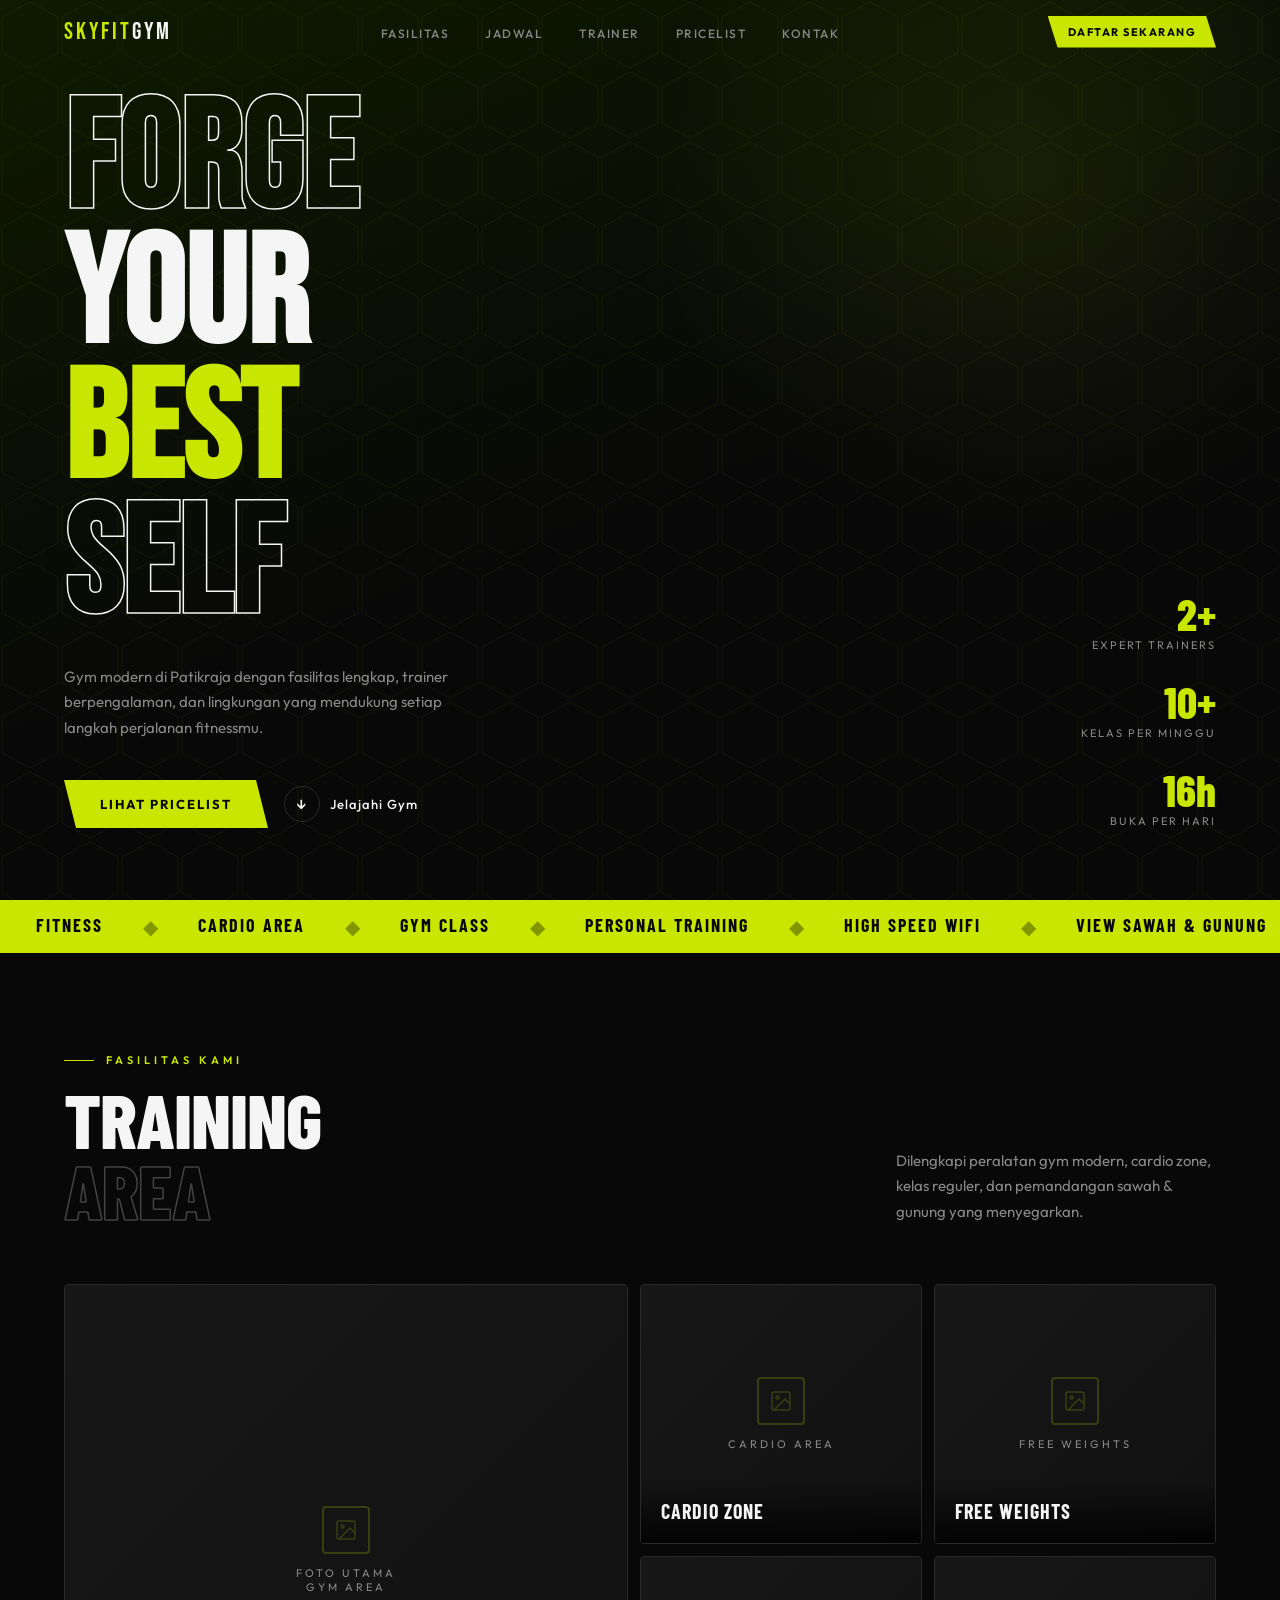
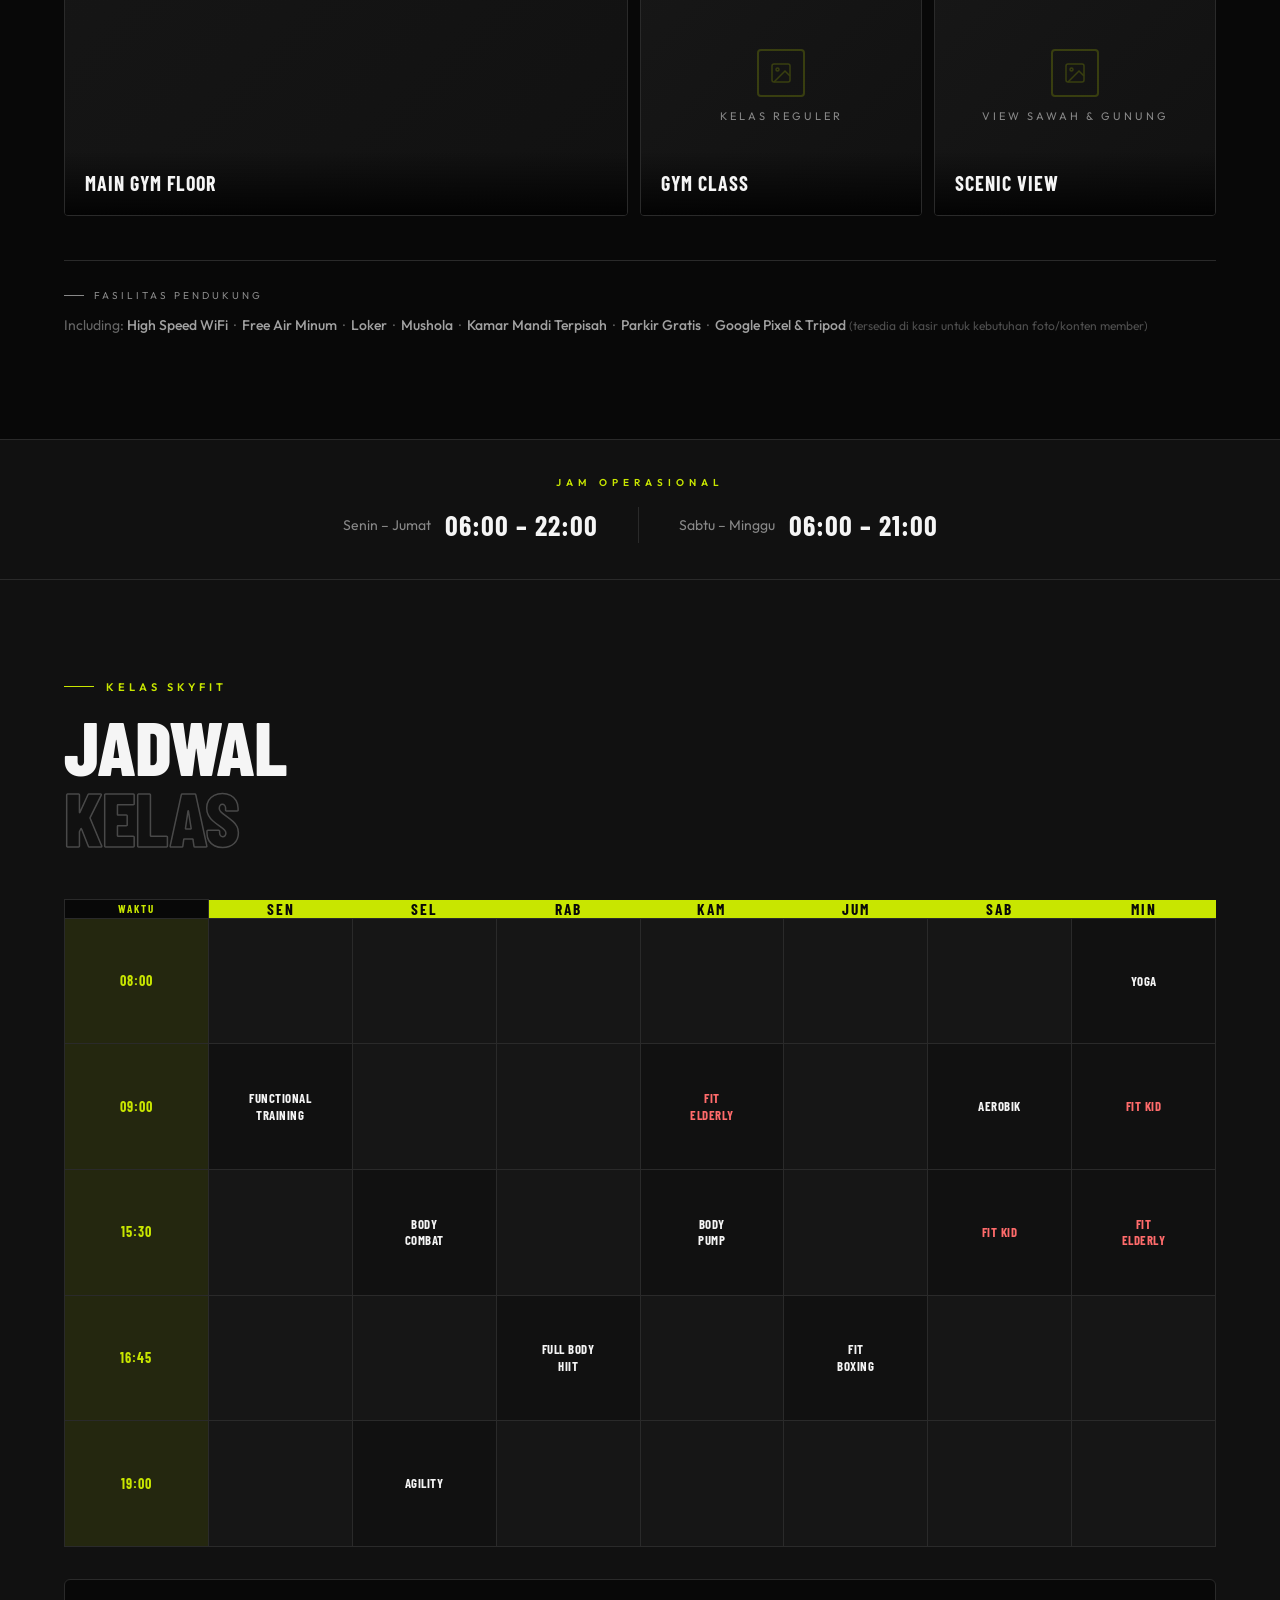
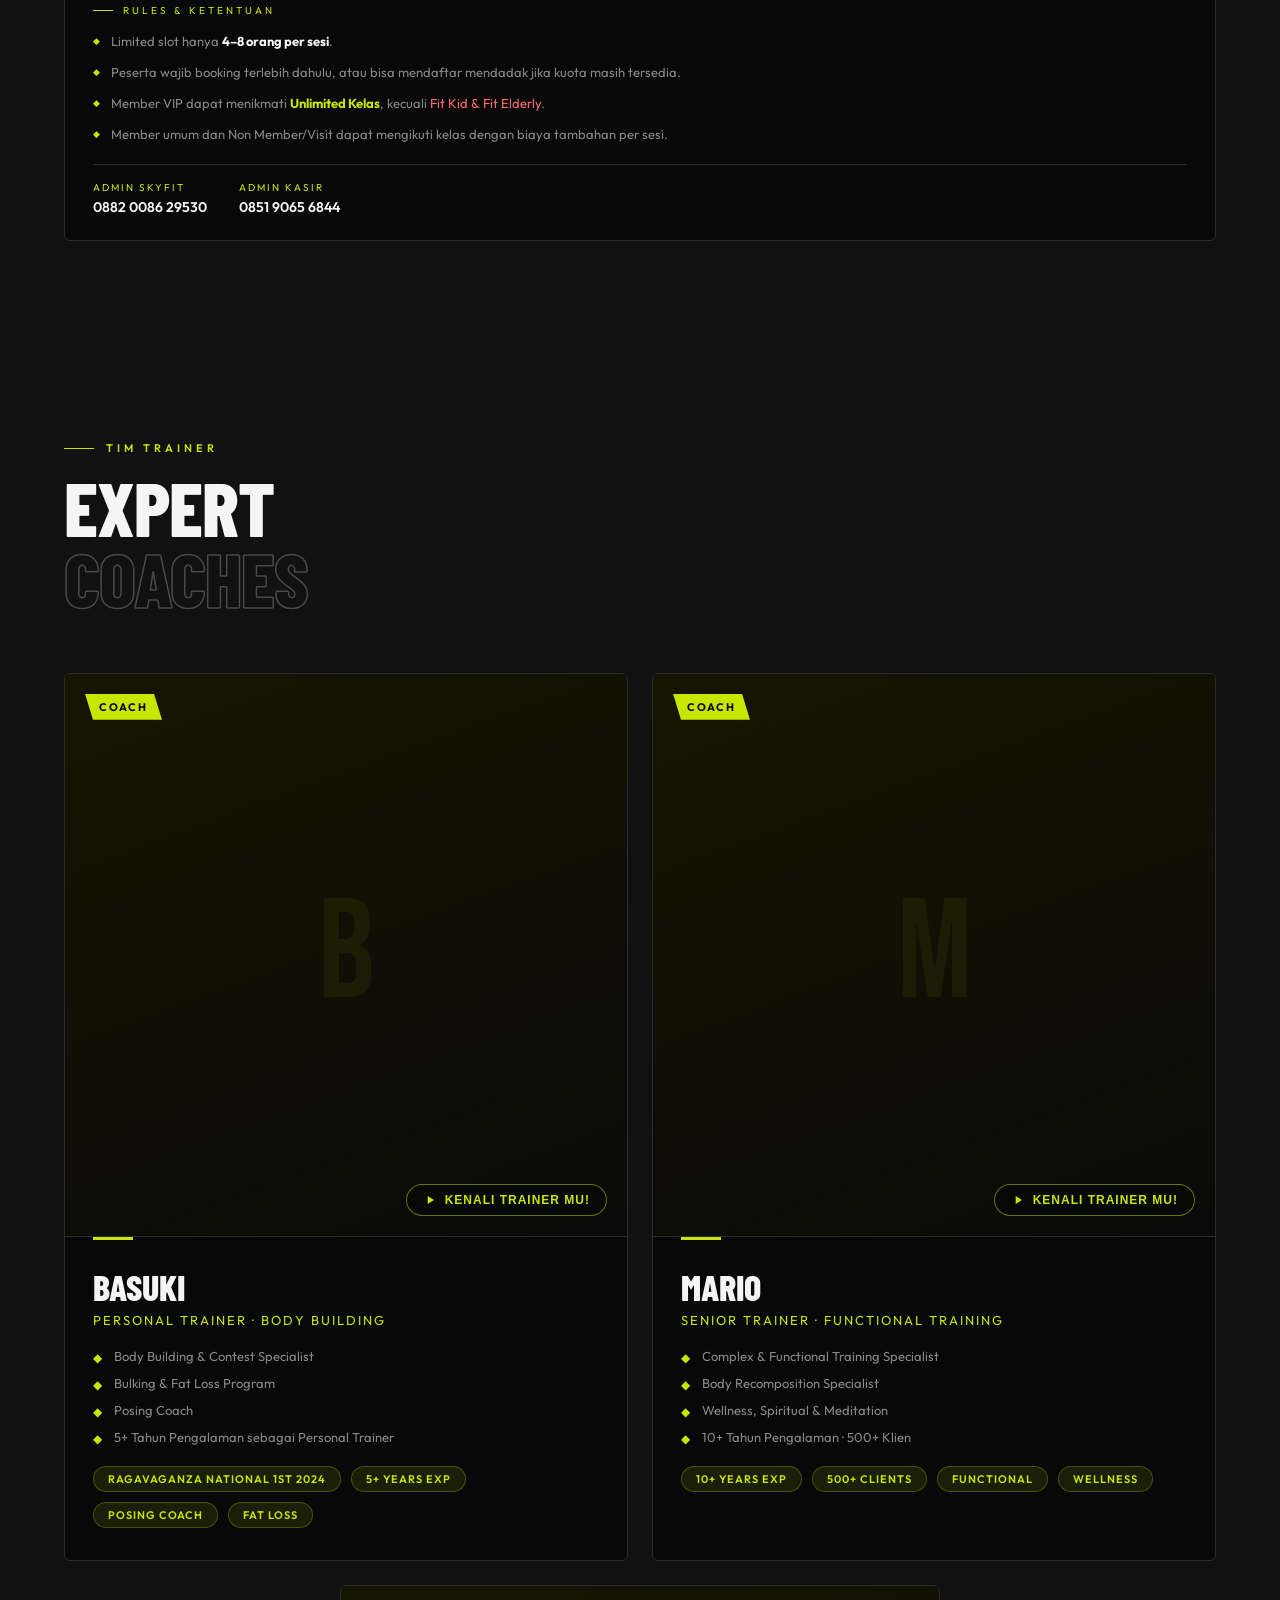
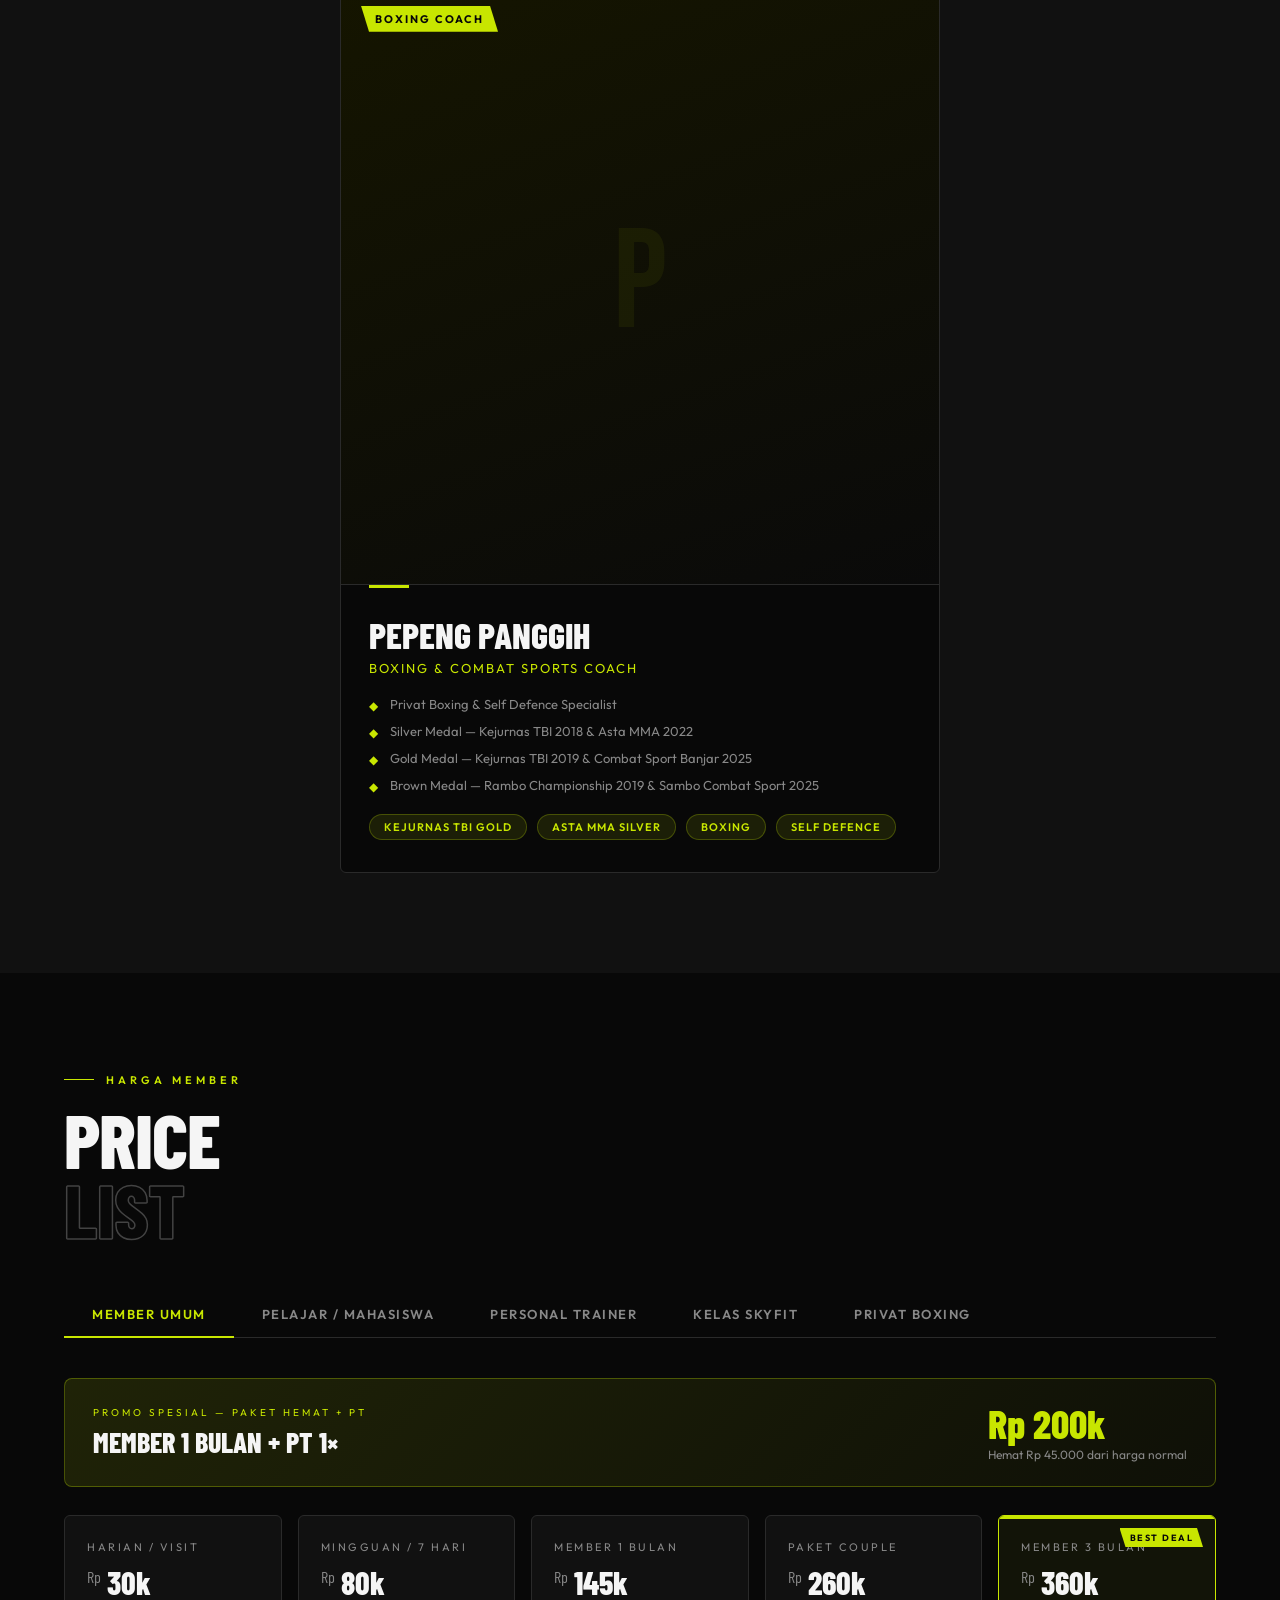
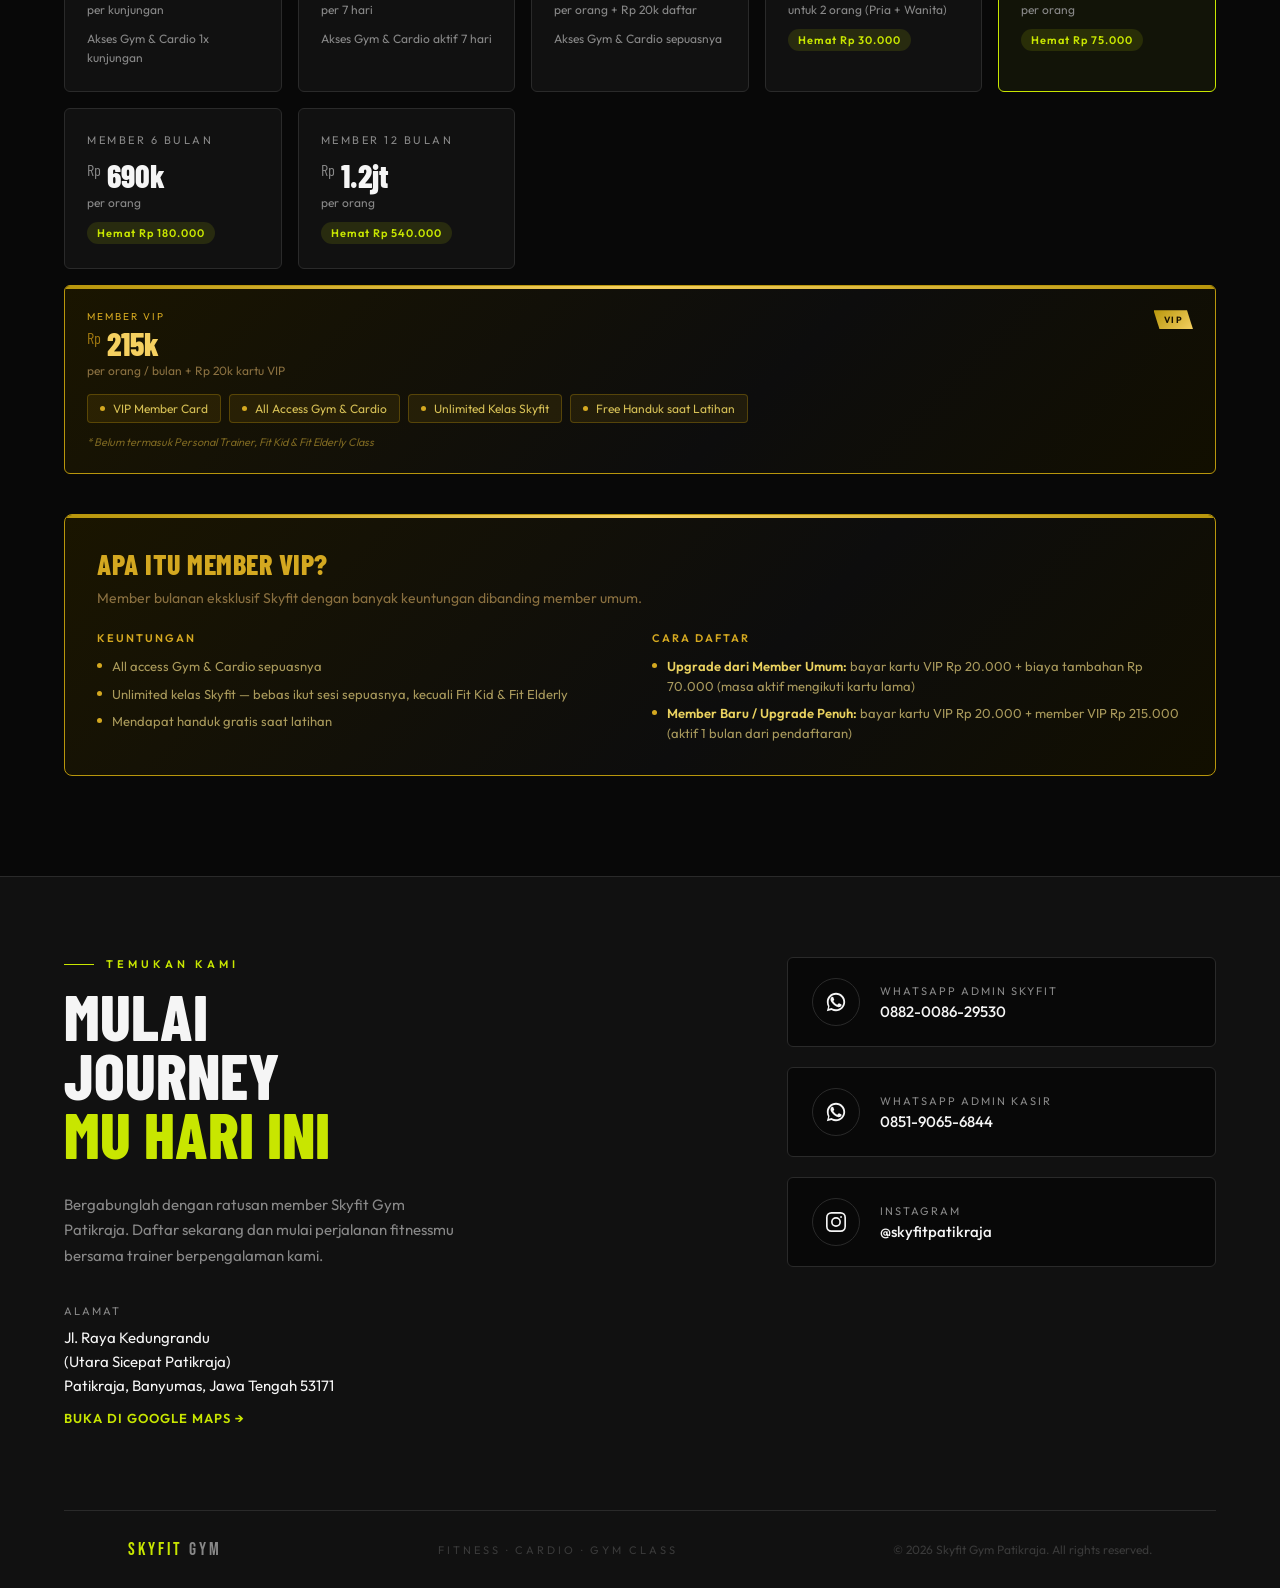
==== commit 8f742dbc: "refactor code" ====
--- a/index.html
+++ b/index.html
@@ -1,717 +1,17 @@
 <!DOCTYPE html>
 <html lang="id">
 <head>
-<meta charset="UTF-8">
-<meta name="viewport" content="width=device-width, initial-scale=1.0">
-<title>Skyfit Gym Patikraja — Fitness · Cardio · Gym Class</title>
-<link href="https://fonts.googleapis.com/css2?family=Bebas+Neue&family=Barlow+Condensed:wght@400;600;700;800&family=Outfit:wght@300;400;500;600&display=swap" rel="stylesheet">
-<style>
-  :root {
-    --lime: #C8E600;
-    --black: #080808;
-    --card: #111111;
-    --card2: #171717;
-    --border: #2a2a2a;
-    --muted: #888888;
-    --white: #f5f5f5;
-    --gray: #3a3a3a;
-  }
-  * { margin: 0; padding: 0; box-sizing: border-box; }
-  html { scroll-behavior: smooth; }
-  body { background: var(--black); color: var(--white); font-family: 'Outfit', sans-serif; overflow-x: hidden; }
-  ::-webkit-scrollbar { width: 4px; }
-  ::-webkit-scrollbar-track { background: var(--black); }
-  ::-webkit-scrollbar-thumb { background: var(--lime); border-radius: 2px; }
-
-  /* ── NAVBAR fix: grid layout prevents logo/content overlap ── */
-  nav {
-    position: fixed; top: 0; width: 100%; z-index: 100;
-    height: 64px; padding: 0 5vw;
-    display: grid;
-    grid-template-columns: auto 1fr auto;
-    align-items: center; gap: 16px;
-    background: transparent;
-    transition: background 0.4s, backdrop-filter 0.4s;
-    border-bottom: 1px solid transparent;
-  }
-  nav.scrolled { background: rgba(8,8,8,0.92); backdrop-filter: blur(16px); border-bottom-color: var(--border); }
-  .nav-logo { font-family: 'Bebas Neue', sans-serif; font-size: 24px; letter-spacing: 3px; color: var(--white); white-space: nowrap; }
-  .nav-logo span { color: var(--lime); }
-  .nav-links { display: flex; list-style: none; justify-content: center; }
-  .nav-links a {
-    text-decoration: none; color: var(--muted);
-    font-size: 12px; font-weight: 500; letter-spacing: 1.5px; text-transform: uppercase;
-    padding: 0 18px; white-space: nowrap; transition: color 0.2s;
-  }
-  .nav-links a:hover { color: var(--lime); }
-  .nav-cta {
-    background: var(--lime); color: var(--black);
-    padding: 9px 20px; font-size: 11px; font-weight: 700; letter-spacing: 1.5px;
-    text-transform: uppercase; text-decoration: none; white-space: nowrap;
-    clip-path: polygon(0 0, calc(100% - 10px) 0, 100% 100%, 10px 100%);
-    transition: background 0.2s;
-  }
-  .nav-cta:hover { background: var(--white); }
-
-  /* ── HERO ── */
-  #hero {
-    min-height: 100vh; display: flex; flex-direction: column; justify-content: flex-end;
-    padding: 0 5vw 8vh; position: relative; overflow: hidden;
-  }
-  .hero-bg { position: absolute; inset: 0; background: linear-gradient(160deg, #0f1a00 0%, #080808 55%); }
-  .hero-hex {
-    position: absolute; inset: 0; opacity: 0.06;
-    background-image: url("data:image/svg+xml,%3Csvg xmlns='http://www.w3.org/2000/svg' width='60' height='70'%3E%3Cpolygon points='30,2 58,17 58,53 30,68 2,53 2,17' fill='none' stroke='%23C8E600' stroke-width='1'/%3E%3C/svg%3E");
-    background-size: 60px 70px;
-  }
-  .hero-glow { position: absolute; top: -20%; right: -10%; width: 60vw; height: 80vh; background: radial-gradient(ellipse, rgba(200,230,0,0.08) 0%, transparent 70%); pointer-events: none; }
-  .hero-tag { font-size: 12px; letter-spacing: 4px; text-transform: uppercase; color: var(--lime); font-weight: 600; margin-bottom: 20px; display: flex; align-items: center; gap: 12px; position: relative; z-index: 2; }
-  .hero-tag::before { content: ''; width: 40px; height: 1px; background: var(--lime); }
-  .hero-headline { font-family: 'Bebas Neue', sans-serif; font-size: clamp(70px, 12vw, 160px); line-height: 0.88; position: relative; z-index: 2; margin-top: auto; padding-top: 80px; }
-  .hero-headline .outline { -webkit-text-stroke: 1.5px var(--white); color: transparent; }
-  .hero-headline .accent { color: var(--lime); }
-  .hero-sub { font-size: 15px; color: var(--muted); max-width: 420px; line-height: 1.7; margin: 28px 0 40px; position: relative; z-index: 2; }
-  .hero-actions { display: flex; gap: 16px; align-items: center; position: relative; z-index: 2; }
-  .btn-primary { background: var(--lime); color: var(--black); padding: 16px 36px; font-weight: 700; font-size: 13px; letter-spacing: 2px; text-transform: uppercase; text-decoration: none; clip-path: polygon(0 0, calc(100% - 12px) 0, 100% 100%, 12px 100%); transition: background 0.2s; display: inline-block; }
-  .btn-primary:hover { background: var(--white); }
-  .btn-ghost { color: var(--white); font-size: 13px; font-weight: 500; letter-spacing: 1px; text-decoration: none; display: flex; align-items: center; gap: 10px; transition: color 0.2s; }
-  .btn-ghost:hover { color: var(--lime); }
-  .btn-ghost .arrow { width: 36px; height: 36px; border-radius: 50%; border: 1px solid var(--border); display: flex; align-items: center; justify-content: center; font-size: 16px; transition: border-color 0.2s; }
-  .btn-ghost:hover .arrow { border-color: var(--lime); }
-  .hero-stats { position: absolute; right: 5vw; bottom: 8vh; display: flex; flex-direction: column; gap: 28px; z-index: 2; }
-  .hero-stat { text-align: right; }
-  .hero-stat .num { font-family: 'Barlow Condensed', sans-serif; font-size: 44px; font-weight: 800; color: var(--lime); line-height: 1; }
-  .hero-stat .label { font-size: 11px; letter-spacing: 2px; text-transform: uppercase; color: var(--muted); margin-top: 2px; }
-
-  /* ── CLASS SCHEDULE ── */
-  #jadwal { background: var(--card); }
-  .schedule-wrap { overflow-x: auto; margin-top: 48px; min-width: 0; }
-  .schedule-table {
-    width: 100%; height: 100%;          /* fill the 16:9 stage */
-    border-collapse: collapse;
-    min-width: 0;                        /* remove old min-width */
-    table-layout: fixed;
-    font-family: 'Barlow Condensed', sans-serif;
-  }
-  .schedule-table th {
-    background: var(--lime); color: var(--black);
-    font-size: clamp(12px,1.2vw,18px); font-weight: 700; letter-spacing: 2px; text-transform: uppercase;
-    padding: 0; height: 9%;             /* fixed header height */
-    text-align: center;
-  }
-  .schedule-table .time-col {
-    background: rgba(200,230,0,0.1); color: var(--lime);
-    font-size: clamp(12px,1.1vw,17px); font-weight: 700; letter-spacing: 1px;
-    padding: 0 12px; text-align: center; border: 1px solid var(--border);
-    white-space: nowrap;
-  }
-  .schedule-table td {
-    padding: 0 6px; text-align: center;
-    border: 1px solid var(--border);
-    font-size: clamp(11px,1.0vw,16px); font-weight: 700;
-    letter-spacing: 0.5px; text-transform: uppercase; color: var(--white);
-    vertical-align: middle; line-height: 1.3;
-  }
-  .schedule-table tbody tr { height: calc((100% - 9%) / 5); }
-  .schedule-table td.empty { background: rgba(255,255,255,0.02); }
-  .schedule-table td.vip-class { color: #ff6b6b; }
-  .schedule-rules {
-    margin-top: 32px; padding: 24px 28px;
-    background: var(--black); border: 1px solid var(--border); border-radius: 6px;
-  }
-  .schedule-rules-title {
-    font-size: 10px; letter-spacing: 3px; text-transform: uppercase;
-    color: var(--lime); margin-bottom: 14px; display: flex; align-items: center; gap: 10px;
-  }
-  .schedule-rules-title::before { content: ''; width: 20px; height: 1px; background: var(--lime); }
-  .schedule-rules ul { list-style: none; display: flex; flex-direction: column; gap: 10px; }
-  .schedule-rules li {
-    font-size: 13px; color: var(--muted); padding-left: 18px; position: relative; line-height: 1.6;
-  }
-  .schedule-rules li::before { content: '◆'; position: absolute; left: 0; color: var(--lime); font-size: 9px; top: 3px; }
-
-  /* ── SHARED ── */
-  section { padding: 100px 5vw; }
-  .section-tag { font-size: 11px; letter-spacing: 4px; text-transform: uppercase; color: var(--lime); font-weight: 600; margin-bottom: 16px; display: flex; align-items: center; gap: 12px; }
-  .section-tag::before { content: ''; width: 30px; height: 1px; background: var(--lime); }
-  .section-title { font-family: 'Barlow Condensed', sans-serif; font-size: clamp(42px, 6vw, 80px); font-weight: 800; line-height: 0.92; text-transform: uppercase; letter-spacing: -1px; }
-  .section-title .outline { -webkit-text-stroke: 1.5px rgba(245,245,245,0.25); color: transparent; }
-  .reveal { opacity: 0; transform: translateY(40px); transition: opacity 0.7s ease, transform 0.7s ease; }
-  .reveal.visible { opacity: 1; transform: translateY(0); }
-  .reveal-delay-1 { transition-delay: 0.1s; }
-  .reveal-delay-2 { transition-delay: 0.2s; }
-  .reveal-delay-3 { transition-delay: 0.3s; }
-  .reveal-delay-4 { transition-delay: 0.4s; }
-
-  /* ── TICKER ── */
-  .ticker-wrap { background: var(--lime); overflow: hidden; padding: 14px 0; display: flex; }
-  .ticker { display: flex; animation: ticker 20s linear infinite; white-space: nowrap; }
-  .ticker-item { font-family: 'Barlow Condensed', sans-serif; font-size: 18px; font-weight: 700; text-transform: uppercase; color: var(--black); padding: 0 36px; letter-spacing: 2px; }
-  .ticker-dot { color: rgba(0,0,0,0.35); font-size: 20px; padding: 0 4px; }
-  @keyframes ticker { from { transform: translateX(0); } to { transform: translateX(-50%); } }
-
-  /* ── FASILITAS ── */
-  #fasilitas { background: var(--black); }
-  .facilities-header { display: flex; justify-content: space-between; align-items: flex-end; margin-bottom: 60px; flex-wrap: wrap; gap: 24px; }
-  .facilities-desc { max-width: 320px; color: var(--muted); line-height: 1.7; font-size: 15px; }
-
-  /* Photo grid: main cell left (tall), 4 thumbs right (2x2) */
-  .photo-grid { display: grid; grid-template-columns: 2fr 1fr 1fr; grid-template-rows: 260px 260px; gap: 12px; }
-  .photo-cell { background: var(--card2); border: 1px solid var(--border); border-radius: 4px; overflow: hidden; position: relative; cursor: pointer; transition: border-color 0.3s; }
-  .photo-cell.main-cell { grid-column: 1; grid-row: 1 / 3; transition: opacity 0.2s, transform 0.2s, border-color 0.3s; }
-  .photo-cell.main-cell:hover { border-color: var(--lime); }
-  .photo-cell.thumb-cell:hover { border-color: var(--lime); }
-  .photo-cell img { width: 100%; height: 100%; object-fit: cover; filter: brightness(0.75) saturate(0.8); transition: filter 0.4s, transform 0.5s; pointer-events: none; }
-  .photo-cell.main-cell:hover img { filter: brightness(0.9) saturate(1); }
-  .photo-cell.thumb-cell:hover img { filter: brightness(0.9) saturate(1); transform: scale(1.05); }
-  .photo-placeholder { width: 100%; height: 100%; display: flex; flex-direction: column; align-items: center; justify-content: center; gap: 12px; background: linear-gradient(135deg, var(--card2), var(--card)); }
-  .ph-icon { width: 48px; height: 48px; opacity: 0.2; border: 2px solid var(--lime); border-radius: 4px; display: flex; align-items: center; justify-content: center; }
-  .ph-label { font-size: 11px; letter-spacing: 3px; color: var(--muted); text-transform: uppercase; text-align: center; padding: 0 20px; }
-  .photo-overlay { position: absolute; bottom: 0; left: 0; right: 0; padding: 20px; background: linear-gradient(to top, rgba(0,0,0,0.85), transparent); pointer-events: none; }
-  .photo-overlay h3 { font-family: 'Barlow Condensed', sans-serif; font-size: 20px; font-weight: 700; letter-spacing: 1px; text-transform: uppercase; }
-  /* swap hint badge on thumbs */
-  .swap-hint { position: absolute; top: 8px; right: 8px; background: rgba(200,230,0,0.15); border: 1px solid rgba(200,230,0,0.4); color: var(--lime); font-size: 9px; letter-spacing: 1.5px; text-transform: uppercase; padding: 3px 8px; border-radius: 3px; opacity: 0; transition: opacity 0.2s; pointer-events: none; }
-  .photo-cell.thumb-cell:hover .swap-hint { opacity: 1; }
-
-  /* FIX #3: remove pill tags, replace with plain text */
-  .facility-extras { margin-top: 44px; padding-top: 28px; border-top: 1px solid var(--border); }
-  .facility-extras-label { font-size: 10px; letter-spacing: 3px; text-transform: uppercase; color: var(--muted); margin-bottom: 10px; display: flex; align-items: center; gap: 10px; }
-  .facility-extras-label::before { content: ''; width: 20px; height: 1px; background: var(--muted); }
-  .facility-extras-text { font-size: 14px; color: rgba(245,245,245,0.4); line-height: 1.9; font-weight: 400; }
-  .facility-extras-text strong { color: rgba(245,245,245,0.65); font-weight: 500; }
-
-  /* FIX #4: Hours strip — centered, label above schedule */
-  .hours-strip {
-    background: var(--card); border-top: 1px solid var(--border); border-bottom: 1px solid var(--border);
-    padding: 36px 5vw;
-    display: flex; flex-direction: column; align-items: center; gap: 18px; text-align: center;
-  }
-  .hours-label { font-size: 10px; letter-spacing: 5px; text-transform: uppercase; color: var(--lime); font-weight: 600; }
-  .hours-schedule { display: flex; align-items: center; gap: 40px; flex-wrap: wrap; justify-content: center; }
-  .hours-item { display: flex; align-items: center; gap: 14px; }
-  .hours-day { font-size: 14px; color: var(--muted); }
-  .hours-time { font-family: 'Barlow Condensed', sans-serif; font-size: 28px; font-weight: 700; color: var(--white); letter-spacing: 1px; }
-  .hours-sep { width: 1px; height: 36px; background: var(--border); }
-
-  /* ── TRAINERS ── */
-  #trainer { background: var(--card); }
-  .trainers-grid { display: grid; grid-template-columns: 1fr 1fr; gap: 24px; margin-top: 60px; }
-  .trainer-card { background: var(--black); border: 1px solid var(--border); border-radius: 6px; overflow: hidden; transition: border-color 0.3s, transform 0.3s; }
-  .trainer-card:hover { border-color: var(--lime); transform: translateY(-6px); }
-  .trainer-photo { aspect-ratio: 1 / 1; width: 100%; background: var(--card2); position: relative; overflow: hidden; }
-  .trainer-photo img { position: absolute; inset: 0; width: 100%; height: 100%; object-fit: cover; object-position: center top; filter: brightness(0.82) saturate(0.85); transition: filter 0.4s; }
-  .trainer-card:hover .trainer-photo img { filter: brightness(0.95) saturate(1); }
-  .trainer-photo-placeholder { position: absolute; inset: 0; display: flex; align-items: center; justify-content: center; background: linear-gradient(160deg, #151500, #0a0a0a); }
-  .trainer-initial { font-family: 'Bebas Neue', sans-serif; font-size: 140px; color: rgba(200,230,0,0.06); line-height: 1; }
-  .trainer-badge { position: absolute; top: 20px; left: 20px; background: var(--lime); color: var(--black); font-size: 11px; font-weight: 700; letter-spacing: 2px; padding: 6px 14px; text-transform: uppercase; clip-path: polygon(0 0, calc(100% - 8px) 0, 100% 100%, 8px 100%); z-index: 2; }
-  .trainer-info { padding: 28px 28px 32px; border-top: 1px solid var(--border); position: relative; }
-  .trainer-info::before { content: ''; position: absolute; top: 0; left: 28px; width: 40px; height: 3px; background: var(--lime); }
-  .trainer-name { font-family: 'Barlow Condensed', sans-serif; font-size: 36px; font-weight: 800; text-transform: uppercase; margin-bottom: 4px; }
-  .trainer-role { font-size: 13px; color: var(--lime); letter-spacing: 2px; text-transform: uppercase; margin-bottom: 20px; }
-  .trainer-specs { display: flex; flex-direction: column; gap: 10px; }
-  .trainer-spec { display: flex; align-items: flex-start; gap: 12px; font-size: 13px; color: var(--muted); }
-  .spec-icon { color: var(--lime); font-size: 12px; margin-top: 2px; flex-shrink: 0; }
-  .trainer-achievements { display: flex; gap: 10px; flex-wrap: wrap; margin-top: 20px; }
-  .achievement-pill { background: rgba(200,230,0,0.1); border: 1px solid rgba(200,230,0,0.25); color: var(--lime); font-size: 11px; font-weight: 600; letter-spacing: 1px; text-transform: uppercase; padding: 5px 14px; border-radius: 40px; }
-
-  /* ── KELAS PRICING GRID ── */
-  .kelas-group-title {
-    font-family: 'Barlow Condensed', sans-serif;
-    font-size: 13px; font-weight: 700; letter-spacing: 3px; text-transform: uppercase;
-    color: var(--muted); margin: 28px 0 12px; padding-bottom: 8px;
-    border-bottom: 1px solid var(--border);
-  }
-  .kelas-grid { display: grid; grid-template-columns: repeat(auto-fill, minmax(180px, 1fr)); gap: 12px; }
-  .kelas-card {
-    background: var(--card); border: 1px solid var(--border); border-radius: 6px;
-    padding: 18px 16px; transition: border-color 0.3s, transform 0.2s; position: relative; overflow: hidden;
-  }
-  .kelas-card::before { content: ''; position: absolute; top: 0; left: 0; right: 0; height: 2px; background: transparent; transition: background 0.3s; }
-  .kelas-card:hover { border-color: rgba(200,230,0,0.4); transform: translateY(-3px); }
-  .kelas-card:hover::before { background: var(--lime); }
-  .kelas-card.exclusive { border-color: rgba(200,230,0,0.3); background: rgba(200,230,0,0.04); }
-  .kelas-card.exclusive::before { background: var(--lime); }
-  .kelas-name { font-family: 'Barlow Condensed', sans-serif; font-size: 17px; font-weight: 700; text-transform: uppercase; margin-bottom: 12px; letter-spacing: 0.5px; }
-  .kelas-row { display: flex; justify-content: space-between; align-items: center; font-size: 12px; margin-bottom: 5px; }
-  .kelas-row .sessions { color: var(--muted); font-weight: 500; }
-  .kelas-row .price { color: var(--white); font-weight: 600; font-family: 'Barlow Condensed', sans-serif; font-size: 15px; }
-  .kelas-row .saving { color: var(--lime); font-size: 11px; }
-  .kelas-exclusive-badge { position: absolute; top: 10px; right: 10px; background: rgba(200,230,0,0.15); border: 1px solid rgba(200,230,0,0.3); color: var(--lime); font-size: 8px; font-weight: 700; letter-spacing: 1.5px; text-transform: uppercase; padding: 3px 8px; border-radius: 3px; }
-
-  /* VIP INFO section — black & gold */
-  .vip-info-box {
-    margin-top: 40px; padding: 32px;
-    background: linear-gradient(135deg, #1a1500 0%, #0d0d0d 60%, #120f00 100%);
-    border: 1px solid #b8960c; border-radius: 8px; position: relative; overflow: hidden;
-  }
-  .vip-info-box::before { content: ''; position: absolute; top: 0; left: 0; right: 0; height: 3px; background: linear-gradient(90deg, #b8960c, #f5d060, #b8960c); }
-  .vip-info-title {
-    font-family: 'Barlow Condensed', sans-serif;
-    font-size: 28px; font-weight: 800; text-transform: uppercase; letter-spacing: 0.5px;
-    color: #d4a820; margin-bottom: 8px;
-  }
-  .vip-info-sub { font-size: 14px; color: #8a7040; margin-bottom: 24px; }
-  .vip-info-grid { display: grid; grid-template-columns: 1fr 1fr; gap: 24px; }
-  .vip-info-col-title { font-size: 11px; letter-spacing: 2px; text-transform: uppercase; color: #d4a820; margin-bottom: 12px; font-weight: 600; }
-  .vip-info-list { display: flex; flex-direction: column; gap: 8px; }
-  .vip-info-item { display: flex; align-items: flex-start; gap: 10px; font-size: 13px; color: rgba(220,200,120,0.75); line-height: 1.5; }
-  .vip-info-dot { width: 5px; height: 5px; border-radius: 50%; background: #d4a820; flex-shrink: 0; margin-top: 6px; }
-  .vip-info-item strong { color: rgba(245,220,100,0.95); font-weight: 600; }
-  #pricelist { background: var(--black); }
-  .pricing-tabs { display: flex; margin: 48px 0 40px; border-bottom: 1px solid var(--border); }
-  .tab-btn { background: none; border: none; cursor: pointer; padding: 14px 28px; font-family: 'Outfit', sans-serif; font-size: 13px; font-weight: 600; letter-spacing: 1.5px; text-transform: uppercase; color: var(--muted); border-bottom: 2px solid transparent; transition: color 0.2s, border-color 0.2s; margin-bottom: -1px; }
-  .tab-btn.active { color: var(--lime); border-bottom-color: var(--lime); }
-  .tab-btn:hover { color: var(--white); }
-  .tab-panel { display: none; }
-  .tab-panel.active { display: block; }
-  .pricing-grid { display: grid; grid-template-columns: repeat(auto-fill, minmax(200px, 1fr)); gap: 16px; }
-  .price-card { background: var(--card); border: 1px solid var(--border); border-radius: 6px; padding: 24px 22px; transition: border-color 0.3s, transform 0.3s; position: relative; overflow: hidden; }
-  .price-card::before { content: ''; position: absolute; top: 0; left: 0; right: 0; height: 3px; background: transparent; transition: background 0.3s; }
-  .price-card:hover { border-color: rgba(200,230,0,0.4); transform: translateY(-4px); }
-  .price-card:hover::before { background: var(--lime); }
-  .price-card.featured { border-color: var(--lime); background: rgba(200,230,0,0.05); }
-  .price-card.featured::before { background: var(--lime); }
-  .featured-badge { position: absolute; top: 12px; right: 12px; background: var(--lime); color: var(--black); font-size: 9px; font-weight: 700; letter-spacing: 1.5px; padding: 4px 10px; text-transform: uppercase; clip-path: polygon(0 0, calc(100% - 6px) 0, 100% 100%, 6px 100%); }
-  .price-type { font-size: 11px; letter-spacing: 2.5px; text-transform: uppercase; color: var(--muted); margin-bottom: 12px; }
-  .price-amount { font-family: 'Barlow Condensed', sans-serif; font-size: 32px; font-weight: 800; color: var(--white); line-height: 1; }
-  .price-amount .currency { font-size: 16px; font-weight: 400; color: var(--muted); vertical-align: super; }
-  .price-per { font-size: 12px; color: var(--muted); margin-top: 4px; }
-  .price-savings { display: inline-block; margin-top: 12px; background: rgba(200,230,0,0.12); color: var(--lime); font-size: 11px; font-weight: 600; letter-spacing: 1px; padding: 4px 10px; border-radius: 40px; }
-  .price-desc { font-size: 12px; color: var(--muted); margin-top: 12px; line-height: 1.6; }
-
-  /* VIP card — black & gold theme */
-  .price-card.vip {
-    border-color: #b8960c; background: linear-gradient(135deg, #1a1500 0%, #0d0d0d 60%, #120f00 100%);
-    grid-column: 1 / -1;
-  }
-  .price-card.vip::before { background: linear-gradient(90deg, #b8960c, #f5d060, #b8960c); }
-  .vip-header { display: flex; align-items: flex-start; justify-content: space-between; flex-wrap: wrap; gap: 12px; }
-  .vip-badge-label { font-size: 10px; letter-spacing: 2px; text-transform: uppercase; color: #d4a820; margin-bottom: 4px; }
-  .price-card.vip .price-amount { color: #f5d060; }
-  .price-card.vip .price-amount .currency { color: #a07810; }
-  .price-card.vip .price-per { color: #8a7040; }
-  .price-card.vip .featured-badge { background: linear-gradient(135deg, #b8960c, #f5d060); color: #1a1200; }
-  .vip-perks { display: flex; flex-wrap: wrap; gap: 8px; margin-top: 16px; }
-  .vip-perk {
-    display: flex; align-items: center; gap: 8px;
-    font-size: 12px; color: rgba(245,220,100,0.85);
-    background: rgba(180,140,10,0.12); border: 1px solid rgba(180,140,10,0.35);
-    padding: 6px 12px; border-radius: 4px;
-  }
-  .vip-perk-dot { width: 5px; height: 5px; border-radius: 50%; background: #d4a820; flex-shrink: 0; }
-  .vip-note { font-size: 11px; color: #7a6520; margin-top: 12px; font-style: italic; }
-
-  /* ── VIDEO MODAL ── */
-  .video-modal-backdrop {
-    position: fixed; inset: 0; z-index: 200;
-    background: rgba(0,0,0,0.92);
-    display: flex; align-items: center; justify-content: center;
-    padding: 24px;
-    opacity: 0; pointer-events: none;
-    transition: opacity 0.3s;
-  }
-  .video-modal-backdrop.open { opacity: 1; pointer-events: all; }
-  .video-modal {
-    width: 100%; max-width: 780px;
-    background: var(--card); border: 1px solid var(--border); border-radius: 8px;
-    overflow: hidden;
-    transform: translateY(20px) scale(0.97);
-    transition: transform 0.3s;
-  }
-  .video-modal-backdrop.open .video-modal { transform: translateY(0) scale(1); }
-  .video-modal-header {
-    display: flex; align-items: center; justify-content: space-between;
-    padding: 16px 20px; border-bottom: 1px solid var(--border);
-  }
-  .video-modal-title { font-family: 'Barlow Condensed', sans-serif; font-size: 20px; font-weight: 700; text-transform: uppercase; letter-spacing: 1px; }
-  .video-modal-close {
-    width: 32px; height: 32px; border-radius: 50%;
-    border: 1px solid var(--border); background: none; cursor: pointer;
-    color: var(--muted); font-size: 18px; display: flex; align-items: center; justify-content: center;
-    transition: border-color 0.2s, color 0.2s;
-  }
-  .video-modal-close:hover { border-color: var(--lime); color: var(--lime); }
-  .video-modal video {
-    width: 100%; display: block;
-    background: #000; max-height: 70vh;
-  }
-  .video-modal-placeholder {
-    padding: 60px 24px; text-align: center;
-    background: var(--card2);
-  }
-  .video-modal-placeholder p { color: var(--muted); font-size: 14px; line-height: 1.7; }
-  .video-modal-placeholder code { color: var(--lime); font-size: 12px; background: rgba(200,230,0,0.1); padding: 2px 8px; border-radius: 3px; }
-
-  /* Video play button on trainer photo */
-  .trainer-video-btn {
-    position: absolute; bottom: 20px; right: 20px;
-    display: flex; align-items: center; gap: 8px;
-    background: rgba(8,8,8,0.7); border: 1px solid rgba(200,230,0,0.5);
-    color: var(--lime); padding: 8px 16px; border-radius: 40px;
-    font-size: 12px; font-weight: 600; letter-spacing: 1px; text-transform: uppercase;
-    cursor: pointer; transition: background 0.2s, border-color 0.2s;
-    backdrop-filter: blur(8px);
-  }
-  .trainer-video-btn:hover { background: var(--lime); color: var(--black); border-color: var(--lime); }
-  .trainer-video-btn svg { flex-shrink: 0; }
-  .promo-banner { background: linear-gradient(135deg, rgba(200,230,0,0.12), rgba(200,230,0,0.04)); border: 1px solid rgba(200,230,0,0.3); border-radius: 8px; padding: 24px 28px; margin-bottom: 28px; display: flex; align-items: center; justify-content: space-between; flex-wrap: wrap; gap: 16px; }
-  .promo-banner-label { font-size: 10px; letter-spacing: 3px; text-transform: uppercase; color: var(--lime); margin-bottom: 6px; }
-  .promo-banner-title { font-family: 'Barlow Condensed', sans-serif; font-size: 28px; font-weight: 800; text-transform: uppercase; }
-  .promo-banner-price .big { font-family: 'Barlow Condensed', sans-serif; font-size: 40px; font-weight: 800; color: var(--lime); line-height: 1; }
-  .promo-banner-price .save { font-size: 12px; color: var(--muted); margin-top: 4px; }
-
-  /* ── CONTACT / FOOTER ── */
-  #kontak { background: var(--card); border-top: 1px solid var(--border); padding: 80px 5vw 0; }
-  .contact-grid { display: grid; grid-template-columns: 1.5fr 1fr; gap: 80px; padding-bottom: 80px; border-bottom: 1px solid var(--border); }
-  .contact-title { font-family: 'Barlow Condensed', sans-serif; font-size: clamp(40px, 5vw, 70px); font-weight: 800; text-transform: uppercase; line-height: 0.92; margin-bottom: 28px; }
-  .contact-title .lime { color: var(--lime); }
-  .contact-desc { color: var(--muted); font-size: 15px; line-height: 1.7; max-width: 400px; }
-  .contact-links { display: flex; flex-direction: column; gap: 20px; }
-  .contact-link { display: flex; align-items: center; gap: 20px; text-decoration: none; padding: 20px 24px; border: 1px solid var(--border); border-radius: 6px; background: var(--black); transition: border-color 0.3s, transform 0.3s, background 0.3s; }
-  .contact-link:hover { border-color: var(--lime); transform: translateX(6px); background: rgba(200,230,0,0.04); }
-  /* FIX #6: icon color = white, turns black on hover */
-  .contact-icon { width: 48px; height: 48px; border-radius: 50%; border: 1px solid var(--border); display: flex; align-items: center; justify-content: center; flex-shrink: 0; color: var(--white); transition: border-color 0.3s, background 0.3s, color 0.3s; }
-  .contact-link:hover .contact-icon { border-color: var(--lime); background: var(--lime); color: var(--black); }
-  .contact-info-label { font-size: 11px; color: var(--muted); letter-spacing: 2px; text-transform: uppercase; margin-bottom: 4px; }
-  .contact-info-value { font-size: 15px; font-weight: 500; color: var(--white); }
-  .address-block { margin-top: 36px; }
-  .address-block .adr-label { font-size: 11px; color: var(--muted); letter-spacing: 2px; text-transform: uppercase; margin-bottom: 8px; }
-  .address-block .adr-text { font-size: 15px; color: var(--white); line-height: 1.6; }
-  .address-block .adr-text a { color: var(--lime); text-decoration: none; display: inline-flex; align-items: center; gap: 6px; margin-top: 10px; font-size: 13px; font-weight: 600; letter-spacing: 1px; text-transform: uppercase; transition: gap 0.2s; }
-  .address-block .adr-text a:hover { gap: 10px; }
-  footer { padding: 28px 5vw; display: flex; align-items: center; justify-content: space-between; flex-wrap: wrap; gap: 16px; }
-  .footer-brand { font-family: 'Bebas Neue', sans-serif; font-size: 18px; letter-spacing: 3px; color: var(--white); }
-  .footer-brand span { color: var(--lime); }
-  .footer-copy { font-size: 12px; color: var(--gray); }
-  .footer-tagline { font-size: 11px; letter-spacing: 3px; text-transform: uppercase; color: var(--gray); }
-
-  /* Schedule tap hint — hidden on desktop, shown on mobile */
-  .schedule-tap-hint {
-    display: none;
-  }
-
-  /* ── SCHEDULE HOVER OVERLAY ── */
-  .schedule-stage {
-    position: relative;
-    aspect-ratio: 16 / 9;   /* table IS 16:9 */
-    overflow: hidden;        /* overlay clipped to stage bounds */
-  }
-  .schedule-overlay {
-    position: absolute;
-    inset: 0;                /* covers exactly the 16:9 table */
-    z-index: 20;
-    pointer-events: none;
-    opacity: 0;
-    transition: opacity 0.3s ease;
-  }
-  .schedule-overlay.active {
-    opacity: 1;
-    pointer-events: all;
-  }
-  /* Inner box fills the overlay (= fills the 16:9 stage) */
-  .sov-inner {
-    position: absolute;
-    inset: 0;
-    overflow: hidden;
-    border: 2px solid var(--lime);
-    box-shadow: inset 0 0 0 1px rgba(200,230,0,0.15);
-    transform: scale(0.97);
-    transition: transform 0.3s cubic-bezier(0.34,1.3,0.64,1);
-    background: var(--black);
-  }
-  .schedule-overlay.active .sov-inner {
-    transform: scale(1);
-  }
-  /* Slideshow layer */
-  .sov-slides {
-    position: absolute; inset: 0;
-  }
-  .sov-slide {
-    position: absolute; inset: 0;
-    background-size: cover; background-position: center;
-    opacity: 0;
-    transition: opacity 0.6s ease;
-  }
-  .sov-slide.active { opacity: 1; }
-  /* Placeholder slide (no photo yet) */
-  .sov-slide-placeholder {
-    position: absolute; inset: 0;
-    display: flex; flex-direction: column; align-items: center; justify-content: center;
-    gap: 10px; opacity: 0; transition: opacity 0.5s ease;
-  }
-  .sov-slide-placeholder.active { opacity: 1; }
-  .sov-slide-placeholder .ph-num {
-    font-family: 'Bebas Neue', sans-serif;
-    font-size: clamp(80px, 12vw, 200px); color: rgba(200,230,0,0.08); line-height: 1;
-  }
-  .sov-slide-placeholder .ph-txt {
-    font-size: clamp(11px, 0.9vw, 15px); letter-spacing: 3px; text-transform: uppercase; color: rgba(200,230,0,0.25);
-  }
-  /* Dark gradient on top of slides */
-  .sov-gradient {
-    position: absolute; inset: 0;
-    background: linear-gradient(to top, rgba(0,0,0,0.9) 0%, rgba(0,0,0,0.3) 50%, rgba(0,0,0,0.15) 100%);
-    pointer-events: none;
-  }
-  /* Slide dots */
-  .sov-dots {
-    position: absolute; bottom: clamp(60px,10vh,100px); left: 50%;
-    transform: translateX(-50%);
-    display: flex; gap: 10px; z-index: 5;
-  }
-  .sov-dot {
-    width: 8px; height: 8px; border-radius: 50%;
-    background: rgba(255,255,255,0.3);
-    transition: background 0.3s, transform 0.3s;
-  }
-  .sov-dot.active { background: var(--lime); transform: scale(1.4); }
-  /* Info bar at bottom */
-  .sov-info {
-    position: absolute; bottom: 0; left: 0; right: 0;
-    padding: clamp(16px,3vh,36px) clamp(20px,3vw,44px);
-    display: flex; align-items: flex-end; justify-content: space-between;
-    gap: 16px; z-index: 5;
-  }
-  .sov-info-left {}
-  .sov-time-badge {
-    font-size: clamp(11px, 1vw, 14px); letter-spacing: 3px; text-transform: uppercase;
-    color: var(--lime); margin-bottom: 8px; font-weight: 600;
-  }
-  .sov-class-name {
-    font-family: 'Barlow Condensed', sans-serif;
-    font-size: clamp(32px, 5vw, 80px); font-weight: 800; text-transform: uppercase;
-    color: var(--white); line-height: 1; letter-spacing: -0.5px;
-  }
-  .sov-btn {
-    display: flex; align-items: center; gap: 10px;
-    background: var(--lime); color: var(--black);
-    padding: clamp(10px,1.2vh,16px) clamp(16px,2vw,28px); border: none; cursor: pointer;
-    font-family: 'Outfit', sans-serif;
-    font-size: clamp(11px, 0.9vw, 14px); font-weight: 700; letter-spacing: 2px; text-transform: uppercase;
-    clip-path: polygon(0 0, calc(100% - 10px) 0, 100% 100%, 10px 100%);
-    transition: background 0.2s, transform 0.15s;
-    white-space: nowrap; flex-shrink: 0;
-  }
-  .sov-btn:hover { background: var(--white); transform: scaleX(1.04); }
-  /* Close X in corner */
-  .sov-close {
-    position: absolute; top: 14px; right: 14px; z-index: 10;
-    width: 32px; height: 32px; border-radius: 50%;
-    background: rgba(0,0,0,0.6); border: 1px solid rgba(255,255,255,0.2);
-    color: var(--white); font-size: 16px; cursor: pointer;
-    display: flex; align-items: center; justify-content: center;
-    transition: border-color 0.2s, background 0.2s;
-  }
-  .sov-close:hover { border-color: var(--lime); background: rgba(200,230,0,0.15); color: var(--lime); }
-
-  /* Make table cells hoverable — highlight on hover */
-  .schedule-table td:not(.time-col):not(.empty) {
-    cursor: pointer; transition: background 0.2s, color 0.2s;
-  }
-  .schedule-table td:not(.time-col):not(.empty):hover {
-    background: rgba(200,230,0,0.12);
-    color: var(--lime);
-  }
-
-
-
-  /* ════════════════════════════════════════════
-     RESPONSIVE — MOBILE OPTIMISATION
-     Fixes: hero gap, photo grid, schedule table,
-     pricelist tab overflow
-  ════════════════════════════════════════════ */
-
-  /* ── 900px: compact nav ── */
-  @media (max-width: 900px) {
-    .nav-links a { padding: 0 12px; font-size: 11px; }
-    .nav-cta { padding: 8px 14px; font-size: 10px; }
-  }
-
-  /* ── 768px: main tablet/phone breakpoint ── */
-  @media (max-width: 768px) {
-    /* Navbar */
-    .nav-links { display: none; }
-
-
-    /* Fix 1 — Hero: content starts just below navbar, no giant gap */
-    #hero {
-      padding: calc(64px + 36px) 6vw 10vw;  /* 64px navbar + breathing room */
-      justify-content: flex-start;
-    }
-    .hero-headline {
-      padding-top: 0;
-      font-size: clamp(60px, 18vw, 100px);
-      margin-top: 0;
-    }
-    .hero-stats { display: none; }
-    .hero-sub { font-size: 14px; margin: 18px 0 28px; }
-    .btn-primary { padding: 14px 28px; font-size: 12px; }
-
-    /* Shared section padding */
-    section { padding: 60px 5vw; }
-    .section-title { font-size: clamp(38px, 10vw, 60px); }
-
-    /* Fix 2 — Training area: vertical stack on mobile */
-    .facilities-header { flex-direction: column; align-items: flex-start; margin-bottom: 32px; }
-    .facilities-desc { max-width: 100%; }
-
-    /* Photo grid → single scrollable column (swipe to swap stays) */
-    .photo-grid {
-      grid-template-columns: 1fr;
-      grid-template-rows: 240px 180px 180px 180px 180px;
-      gap: 8px;
-    }
-    .photo-cell.main-cell { grid-column: 1; grid-row: 1; }
-    .photo-cell.thumb-cell { grid-row: auto; }
-    .swap-hint { opacity: 0.6; }   /* always hint on mobile (no hover) */
-
-    /* Schedule tap hint visible on mobile */
-    .schedule-tap-hint {
-      display: block;
-      font-size: 12px;
-      color: var(--muted);
-      margin: 12px 0 0;
-      line-height: 1.7;
-      letter-spacing: 0.2px;
-    }
-
-    /* Fix 3 — Schedule: disable 16:9 + horizontal scroll instead */
-    .schedule-stage {
-      aspect-ratio: unset;        /* remove 16:9 constraint */
-      overflow-x: auto;           /* allow horizontal scroll */
-    }
-    .schedule-wrap { overflow-x: auto; margin-top: 32px; }
-    .schedule-table {
-      height: auto;
-      min-width: 560px;           /* enforces columns don't collapse */
-    }
-    .schedule-table th {
-      font-size: 11px; letter-spacing: 1px;
-      padding: 10px 6px; height: auto;
-    }
-    .schedule-table .time-col {
-      font-size: 11px; padding: 10px 8px; white-space: nowrap;
-    }
-    .schedule-table td {
-      font-size: 11px; padding: 10px 4px;
-      min-width: 72px;
-    }
-    .schedule-table tbody tr { height: auto; }
-    /* Schedule overlay on mobile: show as fixed modal instead of absolute */
-    .schedule-overlay {
-      display: flex !important;    /* re-enable — we show as fixed modal on mobile */
-      position: fixed;
-      inset: 0;
-      z-index: 200;
-      background: rgba(0,0,0,0.88);
-      align-items: center;
-      justify-content: center;
-      padding: 16px;
-    }
-    .schedule-overlay .sov-inner {
-      position: relative;
-      inset: auto;
-      width: 100%;
-      max-width: 600px;
-      aspect-ratio: 16 / 9;
-      transform: scale(0.95);
-    }
-    .schedule-overlay.active .sov-inner { transform: scale(1); }
-    .sov-close { display: flex !important; }   /* show close on mobile */
-
-    /* Cells: show tap hint */
-    .schedule-table td:not(.time-col):not(.empty) {
-      cursor: pointer;
-      position: relative;
-    }
-
-    /* Trainer: single column */
-    .trainers-grid { grid-template-columns: 1fr; }
-    .trainer-photo { aspect-ratio: 4 / 3; }  /* less tall on mobile */
-
-    /* Fix 4 — Pricelist tabs: scrollable row, no tab-wrap */
-    .pricing-tabs {
-      overflow-x: auto;
-      flex-wrap: nowrap;
-      -webkit-overflow-scrolling: touch;
-      scrollbar-width: none;
-      gap: 0;
-      padding-bottom: 0;
-      /* fade-right hint that more tabs exist */
-      -webkit-mask-image: linear-gradient(to right, black 70%, transparent 100%);
-      mask-image: linear-gradient(to right, black 70%, transparent 100%);
-    }
-    .pricing-tabs::-webkit-scrollbar { display: none; }
-    /* Remove mask when scrolled to end (JS toggles .at-end) */
-    .pricing-tabs.at-end {
-      -webkit-mask-image: none;
-      mask-image: none;
-    }
-    .tab-btn {
-      padding: 12px 16px;
-      font-size: 11px; letter-spacing: 1px;
-      white-space: nowrap;
-      flex-shrink: 0;
-    }
-
-    /* Pricing grid: 2 cols */
-    .pricing-grid { grid-template-columns: 1fr 1fr; }
-    .price-card.vip { grid-column: 1 / -1; }
-
-    /* VIP info grid: stacked */
-    .vip-info-box { padding: 20px; }
-    .vip-info-grid { grid-template-columns: 1fr; gap: 20px; }
-
-    /* Kelas grid: 2 cols */
-    .kelas-grid { grid-template-columns: 1fr 1fr; }
-
-    /* Contact */
-    .contact-grid { grid-template-columns: 1fr; gap: 32px; }
-    .contact-title { font-size: clamp(36px, 10vw, 56px); }
-
-    /* Hours strip */
-    .hours-strip { padding: 28px 5vw; gap: 12px; }
-    .hours-schedule { gap: 24px; }
-    .hours-time { font-size: 22px; }
-
-    /* Footer */
-    footer { flex-direction: column; align-items: flex-start; gap: 10px; }
-  }
-
-  /* ── 480px: small phones ── */
-  @media (max-width: 480px) {
-    section { padding: 52px 5vw; }
-
-    /* Hero tighter */
-    .hero-headline { font-size: clamp(52px, 20vw, 80px); }
-    .hero-sub { font-size: 13px; margin: 14px 0 24px; }
-
-    /* Training photos: slightly shorter */
-    .photo-grid {
-      grid-template-rows: 200px 160px 160px 160px 160px;
-    }
-
-    /* Pricing: single col */
-    .pricing-grid { grid-template-columns: 1fr; }
-    .kelas-grid { grid-template-columns: 1fr; }
-
-    /* Promo banner: stack vertically */
-    .promo-banner { flex-direction: column; align-items: flex-start; gap: 12px; }
-    .promo-banner-price { text-align: left; }
-    .promo-banner-price .big { font-size: 32px; }
-
-    /* Trainer info tighter */
-    .trainer-info { padding: 20px 20px 24px; }
-    .trainer-name { font-size: 28px; }
-  }
-
-</style>
+  <meta charset="UTF-8">
+  <meta name="viewport" content="width=device-width, initial-scale=1.0">
+  <title>Skyfit Gym Patikraja — Fitness · Cardio · Gym Class</title>
+  <link href="https://fonts.googleapis.com/css2?family=Bebas+Neue&family=Barlow+Condensed:wght@400;600;700;800&family=Outfit:wght@300;400;500;600&display=swap" rel="stylesheet">
+  <link rel="stylesheet" href="css/style.css">
 </head>
 <body>
 
 <!-- NAVBAR -->
 <nav id="navbar">
-  <a href="#" onclick="window.scrollTo(0,0); location.reload(); return false;" class="nav-logo" style="text-decoration: none;"><span>SKYFIT</span>GYM</a>
+  <a href="#" onclick="window.scrollTo(0,0); location.reload(); return false;" class="nav-logo"><span>SKYFIT</span>GYM</a>
   <ul class="nav-links">
     <li><a href="#fasilitas">Fasilitas</a></li>
     <li><a href="#jadwal">Jadwal</a></li>
@@ -767,15 +67,13 @@
   <div class="facilities-header">
     <div>
       <div class="section-tag reveal">Fasilitas Kami</div>
-      <!-- FIX #2: TRAINING AREA (bukan AREA TRAINING) -->
       <h2 class="section-title reveal reveal-delay-1">TRAINING<br><span class="outline">AREA</span></h2>
     </div>
     <p class="facilities-desc reveal reveal-delay-2">Dilengkapi peralatan gym modern, cardio zone, kelas reguler, dan pemandangan sawah &amp; gunung yang menyegarkan.</p>
   </div>
 
-  <!-- Photo grid with click-to-swap -->
   <div class="photo-grid" id="photoGrid">
-    <!-- MAIN CELL (tall, left) -->
+    <!-- MAIN CELL -->
     <div class="photo-cell main-cell reveal" id="mainCell">
       <div class="photo-placeholder">
         <div class="ph-icon"><svg width="24" height="24" fill="none" viewBox="0 0 24 24" stroke="#C8E600" stroke-width="1.5"><rect x="3" y="3" width="18" height="18" rx="2"/><circle cx="8.5" cy="8.5" r="1.5"/><path d="M21 15l-5-5L5 21"/></svg></div>
@@ -783,9 +81,8 @@
       </div>
       <div class="photo-overlay"><h3>Main Gym Floor</h3></div>
     </div>
-
     <!-- THUMB 1 -->
-    <div class="photo-cell thumb-cell reveal reveal-delay-1" onclick="swapWithMain(this)">
+    <div class="photo-cell thumb-cell reveal reveal-delay-1">
       <div class="photo-placeholder">
         <div class="ph-icon"><svg width="24" height="24" fill="none" viewBox="0 0 24 24" stroke="#C8E600" stroke-width="1.5"><rect x="3" y="3" width="18" height="18" rx="2"/><circle cx="8.5" cy="8.5" r="1.5"/><path d="M21 15l-5-5L5 21"/></svg></div>
         <div class="ph-label">Cardio Area</div>
@@ -793,9 +90,8 @@
       <div class="photo-overlay"><h3>Cardio Zone</h3></div>
       <div class="swap-hint">Tampilkan</div>
     </div>
-
     <!-- THUMB 2 -->
-    <div class="photo-cell thumb-cell reveal reveal-delay-2" onclick="swapWithMain(this)">
+    <div class="photo-cell thumb-cell reveal reveal-delay-2">
       <div class="photo-placeholder">
         <div class="ph-icon"><svg width="24" height="24" fill="none" viewBox="0 0 24 24" stroke="#C8E600" stroke-width="1.5"><rect x="3" y="3" width="18" height="18" rx="2"/><circle cx="8.5" cy="8.5" r="1.5"/><path d="M21 15l-5-5L5 21"/></svg></div>
         <div class="ph-label">Free Weights</div>
@@ -803,9 +99,8 @@
       <div class="photo-overlay"><h3>Free Weights</h3></div>
       <div class="swap-hint">Tampilkan</div>
     </div>
-
     <!-- THUMB 3 -->
-    <div class="photo-cell thumb-cell reveal reveal-delay-3" onclick="swapWithMain(this)">
+    <div class="photo-cell thumb-cell reveal reveal-delay-3">
       <div class="photo-placeholder">
         <div class="ph-icon"><svg width="24" height="24" fill="none" viewBox="0 0 24 24" stroke="#C8E600" stroke-width="1.5"><rect x="3" y="3" width="18" height="18" rx="2"/><circle cx="8.5" cy="8.5" r="1.5"/><path d="M21 15l-5-5L5 21"/></svg></div>
         <div class="ph-label">Kelas Reguler</div>
@@ -813,9 +108,8 @@
       <div class="photo-overlay"><h3>Gym Class</h3></div>
       <div class="swap-hint">Tampilkan</div>
     </div>
-
     <!-- THUMB 4 -->
-    <div class="photo-cell thumb-cell reveal reveal-delay-4" onclick="swapWithMain(this)">
+    <div class="photo-cell thumb-cell reveal reveal-delay-4">
       <div class="photo-placeholder">
         <div class="ph-icon"><svg width="24" height="24" fill="none" viewBox="0 0 24 24" stroke="#C8E600" stroke-width="1.5"><rect x="3" y="3" width="18" height="18" rx="2"/><circle cx="8.5" cy="8.5" r="1.5"/><path d="M21 15l-5-5L5 21"/></svg></div>
         <div class="ph-label">View Sawah &amp; Gunung</div>
@@ -825,16 +119,16 @@
     </div>
   </div>
 
-  <!-- FIX #3: plain text only, no pills/tags -->
   <div class="facility-extras reveal">
     <div class="facility-extras-label">Fasilitas Pendukung</div>
     <p class="facility-extras-text">
-      Including: <strong>High Speed WiFi</strong> &nbsp;·&nbsp; <strong>Free Air Minum</strong> &nbsp;·&nbsp; <strong>Loker</strong> &nbsp;·&nbsp; <strong>Mushola</strong> &nbsp;·&nbsp; <strong>Kamar Mandi Terpisah</strong> &nbsp;·&nbsp; <strong>Parkir Gratis</strong> &nbsp;·&nbsp; <strong>Google Pixel &amp; Tripod</strong> <span style="font-size:12px;color:rgba(245,245,245,0.3);">(tersedia di kasir untuk kebutuhan foto/konten member)</span>
+      Including: <strong>High Speed WiFi</strong> &nbsp;·&nbsp; <strong>Free Air Minum</strong> &nbsp;·&nbsp; <strong>Loker</strong> &nbsp;·&nbsp; <strong>Mushola</strong> &nbsp;·&nbsp; <strong>Kamar Mandi Terpisah</strong> &nbsp;·&nbsp; <strong>Parkir Gratis</strong> &nbsp;·&nbsp; <strong>Google Pixel &amp; Tripod</strong>
+      <span class="facility-note">(tersedia di kasir untuk kebutuhan foto/konten member)</span>
     </p>
   </div>
 </section>
 
-<!-- HOURS STRIP — FIX #4: label di atas, semua centered -->
+<!-- HOURS STRIP -->
 <div class="hours-strip">
   <div class="hours-label">Jam Operasional</div>
   <div class="hours-schedule">
@@ -854,12 +148,11 @@
 <section id="jadwal">
   <div class="section-tag reveal">Kelas Skyfit</div>
   <h2 class="section-title reveal reveal-delay-1">JADWAL<br><span class="outline">KELAS</span></h2>
-
-  <!-- Mobile tap hint — only visible on small screens -->
   <p class="schedule-tap-hint reveal">Geser tabel untuk melihat semua hari &nbsp;·&nbsp; Ketuk nama kelas untuk melihat dokumentasi</p>
 
   <div class="schedule-wrap reveal reveal-delay-2">
     <div class="schedule-stage" id="scheduleStage">
+
       <!-- HOVER OVERLAY -->
       <div class="schedule-overlay" id="scheduleOverlay">
         <div class="sov-inner">
@@ -881,90 +174,73 @@
       </div>
 
       <table class="schedule-table">
-      <thead>
-        <tr>
-          <th style="background:var(--black);color:var(--lime);border:1px solid var(--border);font-size:11px;letter-spacing:2px;">Waktu</th>
-          <th>SEN</th>
-          <th>SEL</th>
-          <th>RAB</th>
-          <th>KAM</th>
-          <th>JUM</th>
-          <th>SAB</th>
-          <th>MIN</th>
-        </tr>
-      </thead>
-      <tbody>
-        <tr>
-          <td class="time-col">08:00</td>
-          <td class="empty"></td>
-          <td class="empty"></td>
-          <td class="empty"></td>
-          <td class="empty"></td>
-          <td class="empty"></td>
-          <td class="empty"></td>
-          <td>Yoga</td>
-        </tr>
-        <tr>
-          <td class="time-col">09:00</td>
-          <td>Functional<br>Training</td>
-          <td class="empty"></td>
-          <td class="empty"></td>
-          <td class="vip-class">Fit<br>Elderly</td>
-          <td class="empty"></td>
-          <td>Aerobik</td>
-          <td class="vip-class">Fit Kid</td>
-        </tr>
-        <tr>
-          <td class="time-col">15:30</td>
-          <td class="empty"></td>
-          <td>Body<br>Combat</td>
-          <td class="empty"></td>
-          <td>Body<br>Pump</td>
-          <td class="empty"></td>
-          <td class="vip-class">Fit Kid</td>
-          <td class="vip-class">Fit<br>Elderly</td>
-        </tr>
-        <tr>
-          <td class="time-col">16:45</td>
-          <td class="empty"></td>
-          <td class="empty"></td>
-          <td>Full Body<br>HIIT</td>
-          <td class="empty"></td>
-          <td>Fit<br>Boxing</td>
-          <td class="empty"></td>
-          <td class="empty"></td>
-        </tr>
-        <tr>
-          <td class="time-col">19:00</td>
-          <td class="empty"></td>
-          <td>Agility</td>
-          <td class="empty"></td>
-          <td class="empty"></td>
-          <td class="empty"></td>
-          <td class="empty"></td>
-          <td class="empty"></td>
-        </tr>
-      </tbody>
-    </table>
-    </div><!-- /schedule-stage -->
+        <thead>
+          <tr>
+            <th class="schedule-time-th">Waktu</th>
+            <th>SEN</th><th>SEL</th><th>RAB</th><th>KAM</th><th>JUM</th><th>SAB</th><th>MIN</th>
+          </tr>
+        </thead>
+        <tbody>
+          <tr>
+            <td class="time-col">08:00</td>
+            <td class="empty"></td><td class="empty"></td><td class="empty"></td>
+            <td class="empty"></td><td class="empty"></td><td class="empty"></td>
+            <td>Yoga</td>
+          </tr>
+          <tr>
+            <td class="time-col">09:00</td>
+            <td>Functional<br>Training</td>
+            <td class="empty"></td><td class="empty"></td>
+            <td class="vip-class">Fit<br>Elderly</td>
+            <td class="empty"></td>
+            <td>Aerobik</td>
+            <td class="vip-class">Fit Kid</td>
+          </tr>
+          <tr>
+            <td class="time-col">15:30</td>
+            <td class="empty"></td>
+            <td>Body<br>Combat</td>
+            <td class="empty"></td>
+            <td>Body<br>Pump</td>
+            <td class="empty"></td>
+            <td class="vip-class">Fit Kid</td>
+            <td class="vip-class">Fit<br>Elderly</td>
+          </tr>
+          <tr>
+            <td class="time-col">16:45</td>
+            <td class="empty"></td><td class="empty"></td>
+            <td>Full Body<br>HIIT</td>
+            <td class="empty"></td>
+            <td>Fit<br>Boxing</td>
+            <td class="empty"></td><td class="empty"></td>
+          </tr>
+          <tr>
+            <td class="time-col">19:00</td>
+            <td class="empty"></td>
+            <td>Agility</td>
+            <td class="empty"></td><td class="empty"></td><td class="empty"></td><td class="empty"></td><td class="empty"></td>
+          </tr>
+        </tbody>
+      </table>
+    </div>
   </div>
 
   <div class="schedule-rules reveal reveal-delay-3">
     <div class="schedule-rules-title">Rules &amp; Ketentuan</div>
     <ul>
-      <li>Limited slot hanya <strong style="color:var(--white);">4–8 orang per sesi</strong>.</li>
+      <li>Limited slot hanya <strong class="text-white">4–8 orang per sesi</strong>.</li>
       <li>Peserta wajib booking terlebih dahulu, atau bisa mendaftar mendadak jika kuota masih tersedia.</li>
-      <li>Member VIP dapat menikmati <strong style="color:var(--lime);">Unlimited Kelas</strong>, kecuali <span style="color:#ff6b6b;">Fit Kid &amp; Fit Elderly</span>.</li>
+      <li>Member VIP dapat menikmati <strong class="text-lime">Unlimited Kelas</strong>, kecuali <span class="text-red">Fit Kid &amp; Fit Elderly</span>.</li>
       <li>Member umum dan Non Member/Visit dapat mengikuti kelas dengan biaya tambahan per sesi.</li>
     </ul>
-    <div style="margin-top:20px;padding-top:16px;border-top:1px solid var(--border);display:flex;gap:32px;flex-wrap:wrap;">
-      <div>
-        <div style="font-size:10px;letter-spacing:2px;text-transform:uppercase;color:var(--lime);margin-bottom:4px;">Admin Skyfit</div>
-        <div style="font-size:14px;font-weight:600;color:var(--white);">0882 0086 29530</div>
-      </div>
-      <div>
-        <div style="font-size:10px;letter-spacing:2px;text-transform:uppercase;color:var(--lime);margin-bottom:4px;">Admin Kasir</div>
-        <div style="font-size:14px;font-weight:600;color:var(--white);">0851 9065 6844</div>
+    <div class="rules-contact">
+      <div class="rules-contact-item">
+        <div class="rules-contact-label">Admin Skyfit</div>
+        <div class="rules-contact-value">0882 0086 29530</div>
+      </div>
+      <div class="rules-contact-item">
+        <div class="rules-contact-label">Admin Kasir</div>
+        <div class="rules-contact-value">0851 9065 6844</div>
       </div>
     </div>
   </div>
@@ -975,10 +251,10 @@
   <div class="section-tag reveal">Tim Trainer</div>
   <h2 class="section-title reveal reveal-delay-1">EXPERT<br><span class="outline">COACHES</span></h2>
   <div class="trainers-grid">
+
     <!-- COACH BASUKI -->
     <div class="trainer-card reveal reveal-delay-1">
       <div class="trainer-photo">
-        <!-- Hapus: <img src="img/coach-basuki.jpg" alt="Coach Basuki" onerror="..."> -->
         <div class="trainer-photo-placeholder"><div class="trainer-initial">B</div></div>
         <div class="trainer-badge">Coach</div>
         <button class="trainer-video-btn" onclick="openVideoModal('basuki')">
@@ -1003,10 +279,10 @@
         </div>
       </div>
     </div>
+
     <!-- COACH MARIO -->
     <div class="trainer-card reveal reveal-delay-2">
       <div class="trainer-photo">
-        <!-- Hapus: <img src="img/coach-mario.jpg" alt="Coach Mario" onerror="..."> -->
         <div class="trainer-photo-placeholder"><div class="trainer-initial">M</div></div>
         <div class="trainer-badge">Coach</div>
         <button class="trainer-video-btn" onclick="openVideoModal('mario')">
@@ -1031,10 +307,10 @@
         </div>
       </div>
     </div>
+
     <!-- COACH PEPENG PANGGIH -->
-    <div class="trainer-card reveal reveal-delay-3" style="grid-column: 1 / -1; max-width: 600px; margin: 0 auto; width: 100%;">
+    <div class="trainer-card trainer-card--wide reveal reveal-delay-3">
       <div class="trainer-photo">
-        <!-- Hapus: <img src="assets/img/coach-pepeng.jpg" alt="Coach Pepeng Panggih" onerror="..."> -->
         <div class="trainer-photo-placeholder"><div class="trainer-initial">P</div></div>
         <div class="trainer-badge">Boxing Coach</div>
       </div>
@@ -1055,8 +331,11 @@
         </div>
       </div>
     </div>
+
   </div>
 </section>
+
+<!-- PRICELIST -->
 <section id="pricelist">
   <div class="section-tag reveal">Harga Member</div>
   <h2 class="section-title reveal reveal-delay-1">PRICE<br><span class="outline">LIST</span></h2>
@@ -1068,7 +347,7 @@
     <button class="tab-btn" onclick="switchTab('boxing',this)">Privat Boxing</button>
   </div>
 
-  <!-- UMUM -->
+  <!-- TAB: UMUM -->
   <div class="tab-panel active" id="tab-umum">
     <div class="promo-banner reveal">
       <div>
@@ -1095,7 +374,7 @@
             <div class="price-amount"><span class="currency">Rp</span> 215k</div>
             <div class="price-per">per orang / bulan + Rp 20k kartu VIP</div>
           </div>
-          <span class="featured-badge" style="position:relative;top:auto;right:auto;align-self:flex-start;">VIP</span>
+          <span class="featured-badge featured-badge--inline">VIP</span>
         </div>
         <div class="vip-perks">
           <div class="vip-perk"><div class="vip-perk-dot"></div>VIP Member Card</div>
@@ -1129,12 +408,15 @@
     </div>
   </div>
 
-  <!-- PELAJAR -->
+  <!-- TAB: PELAJAR -->
   <div class="tab-panel" id="tab-pelajar">
     <div class="promo-banner reveal">
       <div>
         <div class="promo-banner-label">Khusus Pelajar / Mahasiswa</div>
-        <div class="promo-banner-title">Wajib menunjukkan Kartu Pelajar<br><span style="font-size:18px;font-weight:400;color:var(--muted);">Maks. Pelajar 18th &middot; Mahasiswa 22th</span></div>
+        <div class="promo-banner-title">
+          Wajib menunjukkan Kartu Pelajar<br>
+          <span class="promo-banner-note">Maks. Pelajar 18th &middot; Mahasiswa 22th</span>
+        </div>
       </div>
     </div>
     <div class="pricing-grid">
@@ -1151,7 +433,7 @@
             <div class="price-amount"><span class="currency">Rp</span> 215k</div>
             <div class="price-per">per orang / bulan + Rp 20k kartu VIP</div>
           </div>
-          <span class="featured-badge" style="position:relative;top:auto;right:auto;align-self:flex-start;">VIP</span>
+          <span class="featured-badge featured-badge--inline">VIP</span>
         </div>
         <div class="vip-perks">
           <div class="vip-perk"><div class="vip-perk-dot"></div>VIP Member Card</div>
@@ -1164,18 +446,18 @@
     </div>
   </div>
 
-  <!-- PT -->
+  <!-- TAB: PERSONAL TRAINER -->
   <div class="tab-panel" id="tab-pt">
-    <div style="display:grid;grid-template-columns:1fr 1fr;gap:24px;margin-bottom:28px;" class="reveal">
-      <div style="background:rgba(200,230,0,0.05);border:1px solid rgba(200,230,0,0.2);border-radius:8px;padding:20px 24px;">
-        <div style="font-size:11px;letter-spacing:2px;text-transform:uppercase;color:var(--lime);margin-bottom:8px;">Coach</div>
-        <div style="font-family:'Barlow Condensed',sans-serif;font-size:28px;font-weight:800;text-transform:uppercase;">Coach Basuki</div>
-        <div style="font-size:12px;color:var(--muted);margin-top:4px;">Ragavaganza National 1st Winner 2024</div>
-      </div>
-      <div style="background:rgba(200,230,0,0.05);border:1px solid rgba(200,230,0,0.2);border-radius:8px;padding:20px 24px;">
-        <div style="font-size:11px;letter-spacing:2px;text-transform:uppercase;color:var(--lime);margin-bottom:8px;">Coach</div>
-        <div style="font-family:'Barlow Condensed',sans-serif;font-size:28px;font-weight:800;text-transform:uppercase;">Coach Mario</div>
-        <div style="font-size:12px;color:var(--muted);margin-top:4px;">10+ Years Experience &middot; 500+ Clients</div>
+    <div class="coach-cards-grid reveal">
+      <div class="coach-card-item">
+        <div class="coach-card-label">Coach</div>
+        <div class="coach-card-name">Coach Basuki</div>
+        <div class="coach-card-sub">Ragavaganza National 1st Winner 2024</div>
+      </div>
+      <div class="coach-card-item">
+        <div class="coach-card-label">Coach</div>
+        <div class="coach-card-name">Coach Mario</div>
+        <div class="coach-card-sub">10+ Years Experience &middot; 500+ Clients</div>
       </div>
     </div>
     <div class="pricing-grid">
@@ -1189,24 +471,28 @@
       <div class="price-card reveal reveal-delay-2"><div class="price-type">PT 12&times; Privat</div><div class="price-amount"><span class="currency">Rp</span> 950k</div><div class="price-per">per orang</div><div class="price-savings">Hemat Rp 250.000</div></div>
       <div class="price-card featured reveal reveal-delay-3"><div class="featured-badge">Best Deal</div><div class="price-type">PT 12&times; Couple</div><div class="price-amount"><span class="currency">Rp</span> 1.55jt</div><div class="price-per">untuk 2 orang</div><div class="price-savings">Hemat Rp 610.000</div></div>
     </div>
-    <div style="margin-top:20px;padding:16px 20px;border:1px solid var(--border);border-radius:6px;background:var(--card);" class="reveal">
-      <div style="font-size:10px;letter-spacing:2px;color:var(--muted);text-transform:uppercase;margin-bottom:6px;">Catatan</div>
-      <div style="font-size:13px;color:var(--muted);line-height:1.7;">Masa aktif Personal Trainer 1 bulan dari pendaftaran. Wajib booking jadwal terlebih dahulu.</div>
-    </div>
-  </div>
-
-  <!-- KELAS SKYFIT -->
+    <div class="note-box reveal">
+      <div class="note-box-label">Catatan</div>
+      <div class="note-box-text">Masa aktif Personal Trainer 1 bulan dari pendaftaran. Wajib booking jadwal terlebih dahulu.</div>
+    </div>
+  </div>
+
+  <!-- TAB: KELAS SKYFIT -->
   <div class="tab-panel" id="tab-kelas">
-    <div class="promo-banner reveal" style="margin-bottom:32px;">
+    <div class="promo-banner reveal">
       <div>
         <div class="promo-banner-label">Member VIP &mdash; Unlimited Kelas</div>
-        <div class="promo-banner-title">Ikuti semua kelas sepuasnya<br><span style="font-size:16px;font-weight:400;color:var(--muted);">Kecuali Fit Kid &amp; Fit Elderly Class</span></div>
+        <div class="promo-banner-title">
+          Ikuti semua kelas sepuasnya<br>
+          <span class="promo-banner-note">Kecuali Fit Kid &amp; Fit Elderly Class</span>
+        </div>
       </div>
       <div class="promo-banner-price">
         <div class="big">Rp 215k</div>
         <div class="save">VIP Membership / bulan</div>
       </div>
     </div>
+
     <div class="kelas-group-title reveal">Kelas Reguler &mdash; Rp 30.000 / sesi</div>
     <div class="kelas-grid reveal reveal-delay-1">
       <div class="kelas-card"><div class="kelas-name">Aerobik</div><div class="kelas-row"><span class="sessions">1&times; Sesi</span><span class="price">Rp 30.000</span></div><div class="kelas-row"><span class="sessions">3&times; Sesi</span><span class="price">Rp 75.000</span><span class="saving">Hemat 15rb</span></div></div>
@@ -1215,53 +501,67 @@
       <div class="kelas-card"><div class="kelas-name">Full Body HIIT</div><div class="kelas-row"><span class="sessions">1&times; Sesi</span><span class="price">Rp 30.000</span></div><div class="kelas-row"><span class="sessions">3&times; Sesi</span><span class="price">Rp 75.000</span><span class="saving">Hemat 15rb</span></div></div>
       <div class="kelas-card"><div class="kelas-name">Agility &amp; Strength</div><div class="kelas-row"><span class="sessions">1&times; Sesi</span><span class="price">Rp 30.000</span></div><div class="kelas-row"><span class="sessions">3&times; Sesi</span><span class="price">Rp 75.000</span><span class="saving">Hemat 15rb</span></div></div>
     </div>
-    <div class="kelas-group-title reveal" style="margin-top:32px;">Kelas Premium &mdash; Rp 35.000 / sesi</div>
+
+    <div class="kelas-group-title reveal">Kelas Premium &mdash; Rp 35.000 / sesi</div>
     <div class="kelas-grid reveal reveal-delay-1">
       <div class="kelas-card"><div class="kelas-name">Yoga &amp; Meditasi</div><div class="kelas-row"><span class="sessions">1&times; Sesi</span><span class="price">Rp 35.000</span></div><div class="kelas-row"><span class="sessions">3&times; Sesi</span><span class="price">Rp 90.000</span><span class="saving">Hemat 15rb</span></div></div>
       <div class="kelas-card"><div class="kelas-name">Functional Training</div><div class="kelas-row"><span class="sessions">1&times; Sesi</span><span class="price">Rp 35.000</span></div><div class="kelas-row"><span class="sessions">3&times; Sesi</span><span class="price">Rp 90.000</span><span class="saving">Hemat 15rb</span></div></div>
       <div class="kelas-card"><div class="kelas-name">Fit Boxing Class</div><div class="kelas-row"><span class="sessions">1&times; Sesi</span><span class="price">Rp 35.000</span></div><div class="kelas-row"><span class="sessions">3&times; Sesi</span><span class="price">Rp 90.000</span><span class="saving">Hemat 15rb</span></div></div>
     </div>
-    <div class="kelas-group-title reveal" style="margin-top:32px;">Kelas Eksklusif</div>
+
+    <div class="kelas-group-title reveal">Kelas Eksklusif</div>
     <div class="kelas-grid reveal reveal-delay-1">
-      <div class="kelas-card exclusive"><div class="kelas-exclusive-badge">Eksklusif</div><div class="kelas-name">Fit Kid Class</div><div style="font-size:11px;color:var(--muted);margin-bottom:10px;">untuk anak-anak</div><div class="kelas-row"><span class="sessions">1&times; Sesi</span><span class="price">Rp 55.000</span></div><div class="kelas-row"><span class="sessions">3&times; Sesi</span><span class="price">Rp 140.000</span><span class="saving">Hemat 25rb</span></div></div>
-      <div class="kelas-card exclusive"><div class="kelas-exclusive-badge">Eksklusif</div><div class="kelas-name">Fit Elderly Class</div><div style="font-size:11px;color:var(--muted);margin-bottom:10px;">untuk orang tua &amp; lansia</div><div class="kelas-row"><span class="sessions">1&times; Sesi</span><span class="price">Rp 50.000</span></div><div class="kelas-row"><span class="sessions">3&times; Sesi</span><span class="price">Rp 130.000</span><span class="saving">Hemat 20rb</span></div></div>
-    </div>
-    <div class="schedule-rules reveal" style="margin-top:28px;">
+      <div class="kelas-card exclusive">
+        <div class="kelas-exclusive-badge">Eksklusif</div>
+        <div class="kelas-name">Fit Kid Class</div>
+        <div class="kelas-exclusive-sub">untuk anak-anak</div>
+        <div class="kelas-row"><span class="sessions">1&times; Sesi</span><span class="price">Rp 55.000</span></div>
+        <div class="kelas-row"><span class="sessions">3&times; Sesi</span><span class="price">Rp 140.000</span><span class="saving">Hemat 25rb</span></div>
+      </div>
+      <div class="kelas-card exclusive">
+        <div class="kelas-exclusive-badge">Eksklusif</div>
+        <div class="kelas-name">Fit Elderly Class</div>
+        <div class="kelas-exclusive-sub">untuk orang tua &amp; lansia</div>
+        <div class="kelas-row"><span class="sessions">1&times; Sesi</span><span class="price">Rp 50.000</span></div>
+        <div class="kelas-row"><span class="sessions">3&times; Sesi</span><span class="price">Rp 130.000</span><span class="saving">Hemat 20rb</span></div>
+      </div>
+    </div>
+
+    <div class="schedule-rules reveal">
       <div class="schedule-rules-title">Ketentuan Kelas</div>
       <ul>
-        <li>Limited slot hanya <strong style="color:var(--white);">4&ndash;8 orang per sesi</strong>.</li>
+        <li>Limited slot hanya <strong class="text-white">4&ndash;8 orang per sesi</strong>.</li>
         <li>Peserta wajib booking terlebih dahulu, atau mendaftar mendadak jika kuota masih tersedia.</li>
-        <li>Member VIP dapat menikmati <strong style="color:var(--lime);">Unlimited Kelas</strong>, kecuali Fit Kid &amp; Fit Elderly.</li>
+        <li>Member VIP dapat menikmati <strong class="text-lime">Unlimited Kelas</strong>, kecuali Fit Kid &amp; Fit Elderly.</li>
         <li>Member umum dan Non Member/Visit dapat mengikuti kelas dengan biaya tambahan per sesi.</li>
       </ul>
     </div>
   </div>
 
-  <!-- PRIVAT BOXING -->
+  <!-- TAB: PRIVAT BOXING -->
   <div class="tab-panel" id="tab-boxing">
-    <!-- Coach profile -->
-    <div style="background:var(--card);border:1px solid var(--border);border-radius:8px;padding:28px;margin-bottom:28px;display:grid;grid-template-columns:1fr 1fr;gap:32px;align-items:start;" class="reveal">
+    <div class="boxing-profile reveal">
       <div>
-        <div style="font-size:10px;letter-spacing:3px;text-transform:uppercase;color:var(--lime);margin-bottom:10px;">Coach Profile &amp; Fight Record</div>
-        <div style="font-family:'Barlow Condensed',sans-serif;font-size:36px;font-weight:800;text-transform:uppercase;color:var(--white);margin-bottom:16px;">Pepeng Panggih</div>
-        <div style="display:flex;flex-direction:column;gap:8px;">
-          <div style="display:flex;align-items:flex-start;gap:10px;font-size:13px;color:var(--muted);"><span style="color:var(--lime);font-size:10px;margin-top:3px;">◆</span>Silver Medal &mdash; Kejurnas TBI 2018</div>
-          <div style="display:flex;align-items:flex-start;gap:10px;font-size:13px;color:var(--muted);"><span style="color:var(--lime);font-size:10px;margin-top:3px;">◆</span>Brown Medal &mdash; Rambo Championship 2019</div>
-          <div style="display:flex;align-items:flex-start;gap:10px;font-size:13px;color:var(--muted);"><span style="color:var(--lime);font-size:10px;margin-top:3px;">◆</span>Gold Medal &mdash; Kejurnas TBI 2019</div>
-          <div style="display:flex;align-items:flex-start;gap:10px;font-size:13px;color:var(--muted);"><span style="color:var(--lime);font-size:10px;margin-top:3px;">◆</span>Silver Medal &mdash; Asta MMA 2022</div>
-          <div style="display:flex;align-items:flex-start;gap:10px;font-size:13px;color:var(--muted);"><span style="color:var(--lime);font-size:10px;margin-top:3px;">◆</span>Gold Medal &mdash; Combat Sport Banjar 2025</div>
-          <div style="display:flex;align-items:flex-start;gap:10px;font-size:13px;color:var(--muted);"><span style="color:var(--lime);font-size:10px;margin-top:3px;">◆</span>Brown Medal &mdash; Sambo Combat Sport 2025 (x2)</div>
+        <div class="boxing-section-label">Coach Profile &amp; Fight Record</div>
+        <div class="boxing-name">Pepeng Panggih</div>
+        <div class="boxing-achievements">
+          <div class="boxing-achievement-item"><span class="boxing-achievement-icon">◆</span>Silver Medal &mdash; Kejurnas TBI 2018</div>
+          <div class="boxing-achievement-item"><span class="boxing-achievement-icon">◆</span>Brown Medal &mdash; Rambo Championship 2019</div>
+          <div class="boxing-achievement-item"><span class="boxing-achievement-icon">◆</span>Gold Medal &mdash; Kejurnas TBI 2019</div>
+          <div class="boxing-achievement-item"><span class="boxing-achievement-icon">◆</span>Silver Medal &mdash; Asta MMA 2022</div>
+          <div class="boxing-achievement-item"><span class="boxing-achievement-icon">◆</span>Gold Medal &mdash; Combat Sport Banjar 2025</div>
+          <div class="boxing-achievement-item"><span class="boxing-achievement-icon">◆</span>Brown Medal &mdash; Sambo Combat Sport 2025 (x2)</div>
         </div>
       </div>
       <div>
-        <div style="font-size:10px;letter-spacing:3px;text-transform:uppercase;color:var(--lime);margin-bottom:14px;">Why Boxing?</div>
-        <div style="display:flex;flex-direction:column;gap:8px;">
-          <div style="font-size:13px;color:var(--muted);">◆ &nbsp;Fit &amp; Healthy</div>
-          <div style="font-size:13px;color:var(--muted);">◆ &nbsp;Self Defence</div>
-          <div style="font-size:13px;color:var(--muted);">◆ &nbsp;Increase Self-confidence</div>
-          <div style="font-size:13px;color:var(--muted);">◆ &nbsp;Enhance Response, Speed &amp; Agility</div>
-          <div style="font-size:13px;color:var(--muted);">◆ &nbsp;Increase Strength &amp; Muscle</div>
-          <div style="font-size:13px;color:var(--muted);">◆ &nbsp;Fun Cardio</div>
+        <div class="boxing-why-label">Why Boxing?</div>
+        <div class="boxing-why-list">
+          <div class="boxing-why-item">◆ &nbsp;Fit &amp; Healthy</div>
+          <div class="boxing-why-item">◆ &nbsp;Self Defence</div>
+          <div class="boxing-why-item">◆ &nbsp;Increase Self-confidence</div>
+          <div class="boxing-why-item">◆ &nbsp;Enhance Response, Speed &amp; Agility</div>
+          <div class="boxing-why-item">◆ &nbsp;Increase Strength &amp; Muscle</div>
+          <div class="boxing-why-item">◆ &nbsp;Fun Cardio</div>
         </div>
       </div>
     </div>
@@ -1274,9 +574,10 @@
       <div class="price-card reveal reveal-delay-4"><div class="price-type">Couple 3&times;</div><div class="price-amount"><span class="currency">Rp</span> 580k</div><div class="price-per">untuk 2 orang</div><div class="price-savings">Hemat Rp 140.000</div></div>
       <div class="price-card reveal"><div class="price-type">Couple 10&times;</div><div class="price-amount"><span class="currency">Rp</span> 1.8jt</div><div class="price-per">untuk 2 orang</div><div class="price-savings">Hemat Rp 600.000</div></div>
     </div>
-    <div style="margin-top:20px;padding:14px 18px;border:1px solid var(--border);border-radius:6px;background:var(--card);" class="reveal">
-      <div style="font-size:10px;letter-spacing:2px;color:var(--muted);text-transform:uppercase;margin-bottom:6px;">Catatan</div>
-      <div style="font-size:13px;color:var(--muted);line-height:1.7;">Masa aktif 1 bulan dari pendaftaran. Wajib booking jadwal terlebih dahulu.</div>
+
+    <div class="note-box reveal">
+      <div class="note-box-label">Catatan</div>
+      <div class="note-box-text">Masa aktif 1 bulan dari pendaftaran. Wajib booking jadwal terlebih dahulu.</div>
     </div>
   </div>
 </section>
@@ -1313,7 +614,6 @@
           <div class="contact-info-value">0882-0086-29530</div>
         </div>
       </a>
-
       <!-- WhatsApp Admin Kasir -->
       <a href="https://wa.me/6285190656844" target="_blank" class="contact-link">
         <div class="contact-icon">
@@ -1327,7 +627,6 @@
           <div class="contact-info-value">0851-9065-6844</div>
         </div>
       </a>
-
       <!-- Instagram -->
       <a href="https://www.instagram.com/skyfitpatikraja/" target="_blank" class="contact-link">
         <div class="contact-icon">
@@ -1342,8 +641,6 @@
           <div class="contact-info-value">@skyfitpatikraja</div>
         </div>
       </a>
-
-
     </div>
   </div>
 
@@ -1354,326 +651,17 @@
   </footer>
 </section>
 
-<!-- VIDEO INTRO MODAL -->
+<!-- VIDEO MODAL -->
 <div class="video-modal-backdrop" id="videoModal" onclick="closeVideoModalOnBackdrop(event)">
   <div class="video-modal">
     <div class="video-modal-header">
       <div class="video-modal-title" id="videoModalTitle">Video Perkenalan</div>
       <button class="video-modal-close" onclick="closeVideoModal()">✕</button>
     </div>
-    <div id="videoModalBody">
-      <!-- Video element injected by JS based on which trainer -->
-    </div>
+    <div id="videoModalBody"></div>
   </div>
 </div>
 
-<script>
-  // Navbar scroll
-  const navbar = document.getElementById('navbar');
-  window.addEventListener('scroll', () => {
-    navbar.classList.toggle('scrolled', window.scrollY > 60);
-  });
-
-  // Scroll reveal
-  const observer = new IntersectionObserver((entries) => {
-    entries.forEach(e => { if (e.isIntersecting) e.target.classList.add('visible'); });
-  }, { threshold: 0.1, rootMargin: '0px 0px -40px 0px' });
-  document.querySelectorAll('.reveal').forEach(el => observer.observe(el));
-  document.querySelectorAll('#hero .reveal').forEach((el, i) => {
-    setTimeout(() => el.classList.add('visible'), 200 + i * 150);
-  });
-
-  // Photo swap — also works on touch (tap on thumb)
-  document.querySelectorAll('.photo-cell.thumb-cell').forEach(cell => {
-    cell.addEventListener('click', () => swapWithMain(cell));
-  });
-  function swapWithMain(thumbCell) {
-    const mainCell = document.getElementById('mainCell');
-    const mainPH  = mainCell.querySelector('.photo-placeholder').cloneNode(true);
-    const mainOV  = mainCell.querySelector('.photo-overlay').cloneNode(true);
-    const thumbPH = thumbCell.querySelector('.photo-placeholder').cloneNode(true);
-    const thumbOV = thumbCell.querySelector('.photo-overlay').cloneNode(true);
-    mainCell.style.opacity = '0';
-    mainCell.style.transform = 'scale(0.97)';
-    setTimeout(() => {
-      mainCell.querySelector('.photo-placeholder').replaceWith(thumbPH);
-      mainCell.querySelector('.photo-overlay').replaceWith(thumbOV);
-      thumbCell.querySelector('.photo-placeholder').replaceWith(mainPH);
-      thumbCell.querySelector('.photo-overlay').replaceWith(mainOV);
-      mainCell.style.opacity = '1';
-      mainCell.style.transform = 'scale(1)';
-    }, 200);
-  }
-
-  // Tab switching
-  function switchTab(tabId, btn) {
-    document.querySelectorAll('.tab-btn').forEach(b => b.classList.remove('active'));
-    document.querySelectorAll('.tab-panel').forEach(p => p.classList.remove('active'));
-    btn.classList.add('active');
-    const panel = document.getElementById('tab-' + tabId);
-    panel.classList.add('active');
-    panel.querySelectorAll('.reveal').forEach(el => {
-      el.classList.remove('visible');
-      setTimeout(() => observer.observe(el), 10);
-    });
-  }
-
-  // ── VIDEO INTRO MODAL ──
-  // Trainer video config — ganti nilai `src` dengan path video lokal setelah aset tersedia.
-  // Contoh: src: 'video/basuki-intro.mp4'
-  const trainerVideos = {
-    basuki: {
-      name: 'Coach Basuki',
-      src: 'video/Coach_Basuki_Intro.mp4'
-    },
-    mario: {
-      name: 'Coach Mario',
-      src: 'video/Coach_Mario_Intro.mp4'
-    }
-  };
-
-  function openVideoModal(coachId) {
-    const config = trainerVideos[coachId];
-    const modal  = document.getElementById('videoModal');
-    const title  = document.getElementById('videoModalTitle');
-    const body   = document.getElementById('videoModalBody');
-
-    title.textContent = config.name;
-
-    if (config.src) {
-      body.innerHTML = `<video controls autoplay playsinline src="${config.src}"></video>`;
-    } else {
-      body.innerHTML = `
-        <div class="video-modal-placeholder">
-          <p style="font-size:16px;color:var(--white);margin-bottom:12px;">Video belum tersedia</p>
-          <p>Untuk menampilkan video perkenalan <strong>${config.name}</strong>, masukkan path file video ke dalam kode:<br><br>
-          <code>trainerVideos.${coachId}.src = 'nama-file-video.mp4'</code><br><br>
-          Letakkan file video di folder yang sama dengan file HTML ini.</p>
-        </div>`;
-    }
-
-    modal.classList.add('open');
-    document.body.style.overflow = 'hidden';
-  }
-
-  function closeVideoModal() {
-    const modal = document.getElementById('videoModal');
-    modal.classList.remove('open');
-    document.body.style.overflow = '';
-    // Stop video playback
-    const video = modal.querySelector('video');
-    if (video) { video.pause(); video.src = ''; }
-  }
-
-  function closeVideoModalOnBackdrop(e) {
-    if (e.target === document.getElementById('videoModal')) closeVideoModal();
-  }
-
-  // ── SCHEDULE HOVER OVERLAY ──
-  // Data: kelas name → { photos[], video }
-  // Photos: array of 3 image paths (leave empty string '' if not yet available)
-  // Video: path to class documentation video
-  const kelasData = {
-    'Yoga':              { photos: ['','',''], video: '' },
-    'Functional Training': { photos: ['','',''], video: '' },
-    'Fit Elderly':       { photos: ['','',''], video: '' },
-    'Aerobik':           { photos: ['','',''], video: '' },
-    'Fit Kid':           { photos: ['','',''], video: '' },
-    'Body Combat':       { photos: ['','',''], video: '' },
-    'Body Pump':         { photos: ['','',''], video: '' },
-    'Full Body HIIT':    { photos: ['','',''], video: '' },
-    'Fit Boxing':        { photos: ['','',''], video: '' },
-    'Agility':           { photos: ['','',''], video: '' },
-  };
-
-  // Placeholder gradient backgrounds per slide when no photo
-  const placeholderBg = [
-    'linear-gradient(135deg, #0f1a00 0%, #1a2a00 50%, #080808 100%)',
-    'linear-gradient(135deg, #0a0a0a 0%, #151a00 50%, #0f1500 100%)',
-    'linear-gradient(135deg, #080808 0%, #0d1700 50%, #080808 100%)',
-  ];
-
-  let sovSlideInterval = null;
-  let sovCurrentSlide  = 0;
-  let sovTotalSlides   = 3;
-  let sovActiveKey     = null;
-  let hoverTimeout     = null;
-
-  const overlay    = document.getElementById('scheduleOverlay');
-  const sovSlides  = document.getElementById('sovSlides');
-  const sovDots    = document.getElementById('sovDots');
-  const sovName    = document.getElementById('sovClassName');
-  const sovBadge   = document.getElementById('sovTimeBadge');
-  const sovVidBtn  = document.getElementById('sovVideoBtn');
-  const sovClose   = document.getElementById('sovClose');
-  const stage      = document.getElementById('scheduleStage');
-
-  function buildSlides(photos) {
-    sovSlides.innerHTML = '';
-    sovDots.innerHTML   = '';
-    sovTotalSlides = photos.length;
-
-    photos.forEach((src, i) => {
-      const slide = document.createElement('div');
-      if (src) {
-        slide.className = 'sov-slide' + (i === 0 ? ' active' : '');
-        slide.style.backgroundImage = `url('${src}')`;
-      } else {
-        slide.className = 'sov-slide-placeholder' + (i === 0 ? ' active' : '');
-        slide.style.background = placeholderBg[i] || placeholderBg[0];
-        slide.innerHTML = `<div class="ph-num">${String(i+1).padStart(2,'0')}</div>
-                           <div class="ph-txt">Foto Dokumentasi ${i+1}</div>`;
-      }
-      sovSlides.appendChild(slide);
-
-      const dot = document.createElement('div');
-      dot.className = 'sov-dot' + (i === 0 ? ' active' : '');
-      sovDots.appendChild(dot);
-    });
-  }
-
-  function goToSlide(idx) {
-    const slides = sovSlides.querySelectorAll('.sov-slide, .sov-slide-placeholder');
-    const dots   = sovDots.querySelectorAll('.sov-dot');
-    slides.forEach((s, i) => s.classList.toggle('active', i === idx));
-    dots.forEach((d, i)   => d.classList.toggle('active', i === idx));
-    sovCurrentSlide = idx;
-  }
-
-  function startSlideshow() {
-    stopSlideshow();
-    sovSlideInterval = setInterval(() => {
-      const next = (sovCurrentSlide + 1) % sovTotalSlides;
-      goToSlide(next);
-    }, 1000);
-  }
-
-  function stopSlideshow() {
-    if (sovSlideInterval) { clearInterval(sovSlideInterval); sovSlideInterval = null; }
-  }
-
-  function openOverlay(className, dayLabel, timeLabel, data) {
-    sovActiveKey = className;
-    sovCurrentSlide = 0;
-
-    sovName.textContent  = className;
-    sovBadge.textContent = dayLabel + ' · ' + timeLabel;
-
-    buildSlides(data.photos);
-
-    // Wire video button
-    sovVidBtn.onclick = () => {
-      closeOverlay();
-      openKelasVideoModal(className, data.video);
-    };
-
-    overlay.classList.add('active');
-    startSlideshow();
-  }
-
-  function closeOverlay() {
-    if (hoverTimeout) { clearTimeout(hoverTimeout); hoverTimeout = null; }
-    overlay.classList.remove('active');
-    stopSlideshow();
-    sovActiveKey = null;
-  }
-
-  // Close on X button
-  sovClose.addEventListener('click', (e) => { e.stopPropagation(); closeOverlay(); });
-
-  // Close when clicking the dark backdrop (outside sov-inner)
-  overlay.addEventListener('click', (e) => {
-    if (!e.target.closest('.sov-inner')) closeOverlay();
-  });
-
-  // Attach hover listeners to non-empty schedule cells
-  const dayNames  = ['SEN','SEL','RAB','KAM','JUM','SAB','MIN'];
-  const timeRows  = { 0:'08:00', 1:'09:00', 2:'15:30', 3:'16:45', 4:'19:00' };
-
-  document.querySelectorAll('.schedule-table tbody tr').forEach((row, rowIdx) => {
-    const time = timeRows[rowIdx] || '';
-    row.querySelectorAll('td:not(.time-col)').forEach((cell, colIdx) => {
-      if (cell.classList.contains('empty')) return;
-      // Use innerText so <br> tags become spaces/newlines → collapse to single space
-      const rawText = (cell.innerText || cell.textContent).trim().replace(/[\s\n]+/g, ' ');
-      if (!rawText) return;
-      const day = dayNames[colIdx] || '';
-
-      const isMobile = () => window.matchMedia('(max-width: 768px)').matches;
-
-      cell.addEventListener('mouseenter', () => {
-        if (isMobile()) return;   // mobile uses click, not hover
-        // 1 second delay before showing overlay
-        hoverTimeout = setTimeout(() => {
-          const key  = Object.keys(kelasData).find(k => rawText.toLowerCase().includes(k.toLowerCase())) || rawText;
-          const data = kelasData[key] || { photos: ['','',''], video: '' };
-          openOverlay(key, day, time, data);
-        }, 1000);
-      });
-
-      cell.addEventListener('mouseleave', () => {
-        if (isMobile()) return;
-        // Cancel if mouse leaves before 1 second
-        if (hoverTimeout) { clearTimeout(hoverTimeout); hoverTimeout = null; }
-      });
-
-      // Click = instant open (both mobile tap and desktop click)
-      cell.addEventListener('click', () => {
-        if (hoverTimeout) { clearTimeout(hoverTimeout); hoverTimeout = null; }
-        const key  = Object.keys(kelasData).find(k => rawText.toLowerCase().includes(k.toLowerCase())) || rawText;
-        const data = kelasData[key] || { photos: ['','',''], video: '' };
-        openOverlay(key, day, time, data);
-      });
-    });
-  });
-
-  // Close overlay when mouse leaves the entire stage area (desktop only)
-  stage.addEventListener('mouseleave', (e) => {
-    if (window.matchMedia('(max-width: 768px)').matches) return;
-    if (hoverTimeout) { clearTimeout(hoverTimeout); hoverTimeout = null; }
-    if (!overlay.contains(e.relatedTarget)) closeOverlay();
-  });
-
-  // Kelas video modal (separate from trainer modal)
-  function openKelasVideoModal(className, videoSrc) {
-    const modal = document.getElementById('videoModal');
-    const title = document.getElementById('videoModalTitle');
-    const body  = document.getElementById('videoModalBody');
-
-    title.textContent = 'Dokumentasi Kelas — ' + className;
-
-    if (videoSrc) {
-      body.innerHTML = `<video controls autoplay playsinline src="${videoSrc}" style="width:100%;display:block;background:#000;max-height:70vh;"></video>`;
-    } else {
-      body.innerHTML = `
-        <div class="video-modal-placeholder">
-          <p style="font-size:16px;color:var(--white);margin-bottom:12px;">Video belum tersedia</p>
-          <p>Tambahkan path video dokumentasi kelas <strong>${className}</strong> ke dalam kode:<br><br>
-          <code>kelasData['${className}'].video = 'video/nama-file.mp4'</code><br><br>
-          Foto kelas bisa ditambahkan di: <code>kelasData['${className}'].photos</code></p>
-        </div>`;
-    }
-
-    modal.classList.add('open');
-    document.body.style.overflow = 'hidden';
-  }
-
-  // Pricing tabs scroll fade indicator
-  const pricingTabs = document.querySelector('.pricing-tabs');
-  if (pricingTabs) {
-    const checkTabsScroll = () => {
-      const atEnd = pricingTabs.scrollLeft + pricingTabs.clientWidth >= pricingTabs.scrollWidth - 4;
-      pricingTabs.classList.toggle('at-end', atEnd);
-    };
-    pricingTabs.addEventListener('scroll', checkTabsScroll, { passive: true });
-    checkTabsScroll();
-  }
-
-
-  document.addEventListener('keydown', (e) => {
-    if (e.key === 'Escape') { closeVideoModal(); closeOverlay(); }
-  });
-
-</script>
+<script src="js/main.js" defer></script>
 </body>
 </html>
--- a/css/style.css
+++ b/css/style.css
@@ -0,0 +1,918 @@
+/* ══════════════════════════════════════════════
+   SKYFIT GYM — Main Stylesheet
+   ══════════════════════════════════════════════ */
+
+/* ── DESIGN TOKENS ── */
+:root {
+  --lime:   #C8E600;
+  --black:  #080808;
+  --card:   #111111;
+  --card2:  #171717;
+  --border: #2a2a2a;
+  --muted:  #888888;
+  --white:  #f5f5f5;
+  --gray:   #3a3a3a;
+  /* VIP gold palette */
+  --gold:        #d4a820;
+  --gold-border: #b8960c;
+  --gold-bright: #f5d060;
+  --gold-muted:  #8a7040;
+  --gold-dark:   #7a6520;
+}
+
+/* ── RESET & BASE ── */
+* { margin: 0; padding: 0; box-sizing: border-box; }
+html { scroll-behavior: smooth; }
+body {
+  background: var(--black);
+  color: var(--white);
+  font-family: 'Outfit', sans-serif;
+  overflow-x: hidden;
+}
+::-webkit-scrollbar { width: 4px; }
+::-webkit-scrollbar-track { background: var(--black); }
+::-webkit-scrollbar-thumb { background: var(--lime); border-radius: 2px; }
+
+/* ── UTILITY ── */
+.text-lime  { color: var(--lime); }
+.text-white { color: var(--white); }
+.text-red   { color: #ff6b6b; }
+
+
+/* ══════════════════════════════════════════════
+   NAVBAR
+   ══════════════════════════════════════════════ */
+nav {
+  position: fixed; top: 0; width: 100%; z-index: 100;
+  height: 64px; padding: 0 5vw;
+  display: grid;
+  grid-template-columns: auto 1fr auto;
+  align-items: center; gap: 16px;
+  background: transparent;
+  transition: background 0.4s, backdrop-filter 0.4s;
+  border-bottom: 1px solid transparent;
+}
+nav.scrolled {
+  background: rgba(8,8,8,0.92);
+  backdrop-filter: blur(16px);
+  border-bottom-color: var(--border);
+}
+.nav-logo {
+  font-family: 'Bebas Neue', sans-serif;
+  font-size: 24px; letter-spacing: 3px;
+  color: var(--white); white-space: nowrap;
+  text-decoration: none;
+}
+.nav-logo span { color: var(--lime); }
+.nav-links { display: flex; list-style: none; justify-content: center; }
+.nav-links a {
+  text-decoration: none; color: var(--muted);
+  font-size: 12px; font-weight: 500; letter-spacing: 1.5px; text-transform: uppercase;
+  padding: 0 18px; white-space: nowrap; transition: color 0.2s;
+}
+.nav-links a:hover { color: var(--lime); }
+.nav-cta {
+  background: var(--lime); color: var(--black);
+  padding: 9px 20px; font-size: 11px; font-weight: 700; letter-spacing: 1.5px;
+  text-transform: uppercase; text-decoration: none; white-space: nowrap;
+  clip-path: polygon(0 0, calc(100% - 10px) 0, 100% 100%, 10px 100%);
+  transition: background 0.2s;
+}
+.nav-cta:hover { background: var(--white); }
+
+
+/* ══════════════════════════════════════════════
+   HERO
+   ══════════════════════════════════════════════ */
+#hero {
+  min-height: 100vh; display: flex; flex-direction: column; justify-content: flex-end;
+  padding: 0 5vw 8vh; position: relative; overflow: hidden;
+}
+.hero-bg { position: absolute; inset: 0; background: linear-gradient(160deg, #0f1a00 0%, #080808 55%); }
+.hero-hex {
+  position: absolute; inset: 0; opacity: 0.06;
+  background-image: url("data:image/svg+xml,%3Csvg xmlns='http://www.w3.org/2000/svg' width='60' height='70'%3E%3Cpolygon points='30,2 58,17 58,53 30,68 2,53 2,17' fill='none' stroke='%23C8E600' stroke-width='1'/%3E%3C/svg%3E");
+  background-size: 60px 70px;
+}
+.hero-glow {
+  position: absolute; top: -20%; right: -10%; width: 60vw; height: 80vh;
+  background: radial-gradient(ellipse, rgba(200,230,0,0.08) 0%, transparent 70%);
+  pointer-events: none;
+}
+.hero-tag {
+  font-size: 12px; letter-spacing: 4px; text-transform: uppercase;
+  color: var(--lime); font-weight: 600; margin-bottom: 20px;
+  display: flex; align-items: center; gap: 12px; position: relative; z-index: 2;
+}
+.hero-tag::before { content: ''; width: 40px; height: 1px; background: var(--lime); }
+.hero-headline {
+  font-family: 'Bebas Neue', sans-serif;
+  font-size: clamp(70px, 12vw, 160px); line-height: 0.88;
+  position: relative; z-index: 2; margin-top: auto; padding-top: 80px;
+}
+.hero-headline .outline { -webkit-text-stroke: 1.5px var(--white); color: transparent; }
+.hero-headline .accent  { color: var(--lime); }
+.hero-sub {
+  font-size: 15px; color: var(--muted); max-width: 420px; line-height: 1.7;
+  margin: 28px 0 40px; position: relative; z-index: 2;
+}
+.hero-actions { display: flex; gap: 16px; align-items: center; position: relative; z-index: 2; }
+.btn-primary {
+  background: var(--lime); color: var(--black);
+  padding: 16px 36px; font-weight: 700; font-size: 13px; letter-spacing: 2px;
+  text-transform: uppercase; text-decoration: none;
+  clip-path: polygon(0 0, calc(100% - 12px) 0, 100% 100%, 12px 100%);
+  transition: background 0.2s; display: inline-block;
+}
+.btn-primary:hover { background: var(--white); }
+.btn-ghost {
+  color: var(--white); font-size: 13px; font-weight: 500; letter-spacing: 1px;
+  text-decoration: none; display: flex; align-items: center; gap: 10px; transition: color 0.2s;
+}
+.btn-ghost:hover { color: var(--lime); }
+.btn-ghost .arrow {
+  width: 36px; height: 36px; border-radius: 50%; border: 1px solid var(--border);
+  display: flex; align-items: center; justify-content: center; font-size: 16px;
+  transition: border-color 0.2s;
+}
+.btn-ghost:hover .arrow { border-color: var(--lime); }
+.hero-stats {
+  position: absolute; right: 5vw; bottom: 8vh;
+  display: flex; flex-direction: column; gap: 28px; z-index: 2;
+}
+.hero-stat { text-align: right; }
+.hero-stat .num {
+  font-family: 'Barlow Condensed', sans-serif; font-size: 44px; font-weight: 800;
+  color: var(--lime); line-height: 1;
+}
+.hero-stat .label {
+  font-size: 11px; letter-spacing: 2px; text-transform: uppercase;
+  color: var(--muted); margin-top: 2px;
+}
+
+
+/* ══════════════════════════════════════════════
+   SHARED / SECTION
+   ══════════════════════════════════════════════ */
+section { padding: 100px 5vw; }
+.section-tag {
+  font-size: 11px; letter-spacing: 4px; text-transform: uppercase;
+  color: var(--lime); font-weight: 600; margin-bottom: 16px;
+  display: flex; align-items: center; gap: 12px;
+}
+.section-tag::before { content: ''; width: 30px; height: 1px; background: var(--lime); }
+.section-title {
+  font-family: 'Barlow Condensed', sans-serif;
+  font-size: clamp(42px, 6vw, 80px); font-weight: 800;
+  line-height: 0.92; text-transform: uppercase; letter-spacing: -1px;
+}
+.section-title .outline { -webkit-text-stroke: 1.5px rgba(245,245,245,0.25); color: transparent; }
+
+/* Scroll reveal */
+.reveal { opacity: 0; transform: translateY(40px); transition: opacity 0.7s ease, transform 0.7s ease; }
+.reveal.visible { opacity: 1; transform: translateY(0); }
+.reveal-delay-1 { transition-delay: 0.1s; }
+.reveal-delay-2 { transition-delay: 0.2s; }
+.reveal-delay-3 { transition-delay: 0.3s; }
+.reveal-delay-4 { transition-delay: 0.4s; }
+
+
+/* ══════════════════════════════════════════════
+   TICKER
+   ══════════════════════════════════════════════ */
+.ticker-wrap { background: var(--lime); overflow: hidden; padding: 14px 0; display: flex; }
+.ticker { display: flex; animation: ticker 20s linear infinite; white-space: nowrap; }
+.ticker-item {
+  font-family: 'Barlow Condensed', sans-serif; font-size: 18px; font-weight: 700;
+  text-transform: uppercase; color: var(--black); padding: 0 36px; letter-spacing: 2px;
+}
+.ticker-dot { color: rgba(0,0,0,0.35); font-size: 20px; padding: 0 4px; }
+@keyframes ticker { from { transform: translateX(0); } to { transform: translateX(-50%); } }
+
+
+/* ══════════════════════════════════════════════
+   FASILITAS
+   ══════════════════════════════════════════════ */
+#fasilitas { background: var(--black); }
+.facilities-header {
+  display: flex; justify-content: space-between; align-items: flex-end;
+  margin-bottom: 60px; flex-wrap: wrap; gap: 24px;
+}
+.facilities-desc { max-width: 320px; color: var(--muted); line-height: 1.7; font-size: 15px; }
+
+/* Photo grid: main cell left (tall), 4 thumbs right (2x2) */
+.photo-grid {
+  display: grid;
+  grid-template-columns: 2fr 1fr 1fr;
+  grid-template-rows: 260px 260px;
+  gap: 12px;
+}
+.photo-cell {
+  background: var(--card2); border: 1px solid var(--border); border-radius: 4px;
+  overflow: hidden; position: relative; cursor: pointer; transition: border-color 0.3s;
+}
+.photo-cell.main-cell {
+  grid-column: 1; grid-row: 1 / 3;
+  transition: opacity 0.2s, transform 0.2s, border-color 0.3s;
+}
+.photo-cell.main-cell:hover { border-color: var(--lime); }
+.photo-cell.thumb-cell:hover { border-color: var(--lime); }
+.photo-cell img {
+  width: 100%; height: 100%; object-fit: cover;
+  filter: brightness(0.75) saturate(0.8);
+  transition: filter 0.4s, transform 0.5s; pointer-events: none;
+}
+.photo-cell.main-cell:hover img  { filter: brightness(0.9) saturate(1); }
+.photo-cell.thumb-cell:hover img { filter: brightness(0.9) saturate(1); transform: scale(1.05); }
+.photo-placeholder {
+  width: 100%; height: 100%;
+  display: flex; flex-direction: column; align-items: center; justify-content: center; gap: 12px;
+  background: linear-gradient(135deg, var(--card2), var(--card));
+}
+.ph-icon {
+  width: 48px; height: 48px; opacity: 0.2;
+  border: 2px solid var(--lime); border-radius: 4px;
+  display: flex; align-items: center; justify-content: center;
+}
+.ph-label {
+  font-size: 11px; letter-spacing: 3px; color: var(--muted);
+  text-transform: uppercase; text-align: center; padding: 0 20px;
+}
+.photo-overlay {
+  position: absolute; bottom: 0; left: 0; right: 0; padding: 20px;
+  background: linear-gradient(to top, rgba(0,0,0,0.85), transparent); pointer-events: none;
+}
+.photo-overlay h3 {
+  font-family: 'Barlow Condensed', sans-serif; font-size: 20px;
+  font-weight: 700; letter-spacing: 1px; text-transform: uppercase;
+}
+/* Swap hint badge on thumbs */
+.swap-hint {
+  position: absolute; top: 8px; right: 8px;
+  background: rgba(200,230,0,0.15); border: 1px solid rgba(200,230,0,0.4);
+  color: var(--lime); font-size: 9px; letter-spacing: 1.5px; text-transform: uppercase;
+  padding: 3px 8px; border-radius: 3px; opacity: 0; transition: opacity 0.2s; pointer-events: none;
+}
+.photo-cell.thumb-cell:hover .swap-hint { opacity: 1; }
+
+/* Facility extras */
+.facility-extras { margin-top: 44px; padding-top: 28px; border-top: 1px solid var(--border); }
+.facility-extras-label {
+  font-size: 10px; letter-spacing: 3px; text-transform: uppercase;
+  color: var(--muted); margin-bottom: 10px; display: flex; align-items: center; gap: 10px;
+}
+.facility-extras-label::before { content: ''; width: 20px; height: 1px; background: var(--muted); }
+.facility-extras-text { font-size: 14px; color: rgba(245,245,245,0.4); line-height: 1.9; font-weight: 400; }
+.facility-extras-text strong { color: rgba(245,245,245,0.65); font-weight: 500; }
+.facility-note { font-size: 12px; color: rgba(245,245,245,0.3); }
+
+
+/* ══════════════════════════════════════════════
+   HOURS STRIP
+   ══════════════════════════════════════════════ */
+.hours-strip {
+  background: var(--card); border-top: 1px solid var(--border); border-bottom: 1px solid var(--border);
+  padding: 36px 5vw;
+  display: flex; flex-direction: column; align-items: center; gap: 18px; text-align: center;
+}
+.hours-label { font-size: 10px; letter-spacing: 5px; text-transform: uppercase; color: var(--lime); font-weight: 600; }
+.hours-schedule { display: flex; align-items: center; gap: 40px; flex-wrap: wrap; justify-content: center; }
+.hours-item { display: flex; align-items: center; gap: 14px; }
+.hours-day { font-size: 14px; color: var(--muted); }
+.hours-time { font-family: 'Barlow Condensed', sans-serif; font-size: 28px; font-weight: 700; color: var(--white); letter-spacing: 1px; }
+.hours-sep { width: 1px; height: 36px; background: var(--border); }
+
+
+/* ══════════════════════════════════════════════
+   CLASS SCHEDULE
+   ══════════════════════════════════════════════ */
+#jadwal { background: var(--card); }
+.schedule-wrap { overflow-x: auto; margin-top: 48px; min-width: 0; }
+.schedule-stage {
+  position: relative;
+  aspect-ratio: 16 / 9;
+  overflow: hidden;
+}
+.schedule-table {
+  width: 100%; height: 100%;
+  border-collapse: collapse;
+  min-width: 0;
+  table-layout: fixed;
+  font-family: 'Barlow Condensed', sans-serif;
+}
+.schedule-table th {
+  background: var(--lime); color: var(--black);
+  font-size: clamp(12px,1.2vw,18px); font-weight: 700; letter-spacing: 2px; text-transform: uppercase;
+  padding: 0; height: 9%; text-align: center;
+}
+/* Special "Waktu" header cell */
+.schedule-time-th {
+  background: var(--black) !important;
+  color: var(--lime) !important;
+  border: 1px solid var(--border) !important;
+  font-size: 11px !important;
+  letter-spacing: 2px;
+}
+.schedule-table .time-col {
+  background: rgba(200,230,0,0.1); color: var(--lime);
+  font-size: clamp(12px,1.1vw,17px); font-weight: 700; letter-spacing: 1px;
+  padding: 0 12px; text-align: center; border: 1px solid var(--border);
+  white-space: nowrap;
+}
+.schedule-table td {
+  padding: 0 6px; text-align: center;
+  border: 1px solid var(--border);
+  font-size: clamp(11px,1.0vw,16px); font-weight: 700;
+  letter-spacing: 0.5px; text-transform: uppercase; color: var(--white);
+  vertical-align: middle; line-height: 1.3;
+}
+.schedule-table tbody tr { height: calc((100% - 9%) / 5); }
+.schedule-table td.empty { background: rgba(255,255,255,0.02); }
+.schedule-table td.vip-class { color: #ff6b6b; }
+
+/* Hoverable cells */
+.schedule-table td:not(.time-col):not(.empty) {
+  cursor: pointer; transition: background 0.2s, color 0.2s;
+}
+.schedule-table td:not(.time-col):not(.empty):hover {
+  background: rgba(200,230,0,0.12);
+  color: var(--lime);
+}
+
+/* Schedule rules */
+.schedule-rules {
+  margin-top: 32px; padding: 24px 28px;
+  background: var(--black); border: 1px solid var(--border); border-radius: 6px;
+}
+.schedule-rules-title {
+  font-size: 10px; letter-spacing: 3px; text-transform: uppercase;
+  color: var(--lime); margin-bottom: 14px; display: flex; align-items: center; gap: 10px;
+}
+.schedule-rules-title::before { content: ''; width: 20px; height: 1px; background: var(--lime); }
+.schedule-rules ul { list-style: none; display: flex; flex-direction: column; gap: 10px; }
+.schedule-rules li {
+  font-size: 13px; color: var(--muted); padding-left: 18px; position: relative; line-height: 1.6;
+}
+.schedule-rules li::before { content: '◆'; position: absolute; left: 0; color: var(--lime); font-size: 9px; top: 3px; }
+
+/* Contact info block inside schedule rules */
+.rules-contact { margin-top: 20px; padding-top: 16px; border-top: 1px solid var(--border); display: flex; gap: 32px; flex-wrap: wrap; }
+.rules-contact-item {}
+.rules-contact-label { font-size: 10px; letter-spacing: 2px; text-transform: uppercase; color: var(--lime); margin-bottom: 4px; }
+.rules-contact-value { font-size: 14px; font-weight: 600; color: var(--white); }
+
+/* Mobile tap hint */
+.schedule-tap-hint { display: none; }
+
+
+/* ══════════════════════════════════════════════
+   SCHEDULE HOVER OVERLAY
+   ══════════════════════════════════════════════ */
+.schedule-overlay {
+  position: absolute; inset: 0; z-index: 20;
+  pointer-events: none; opacity: 0; transition: opacity 0.3s ease;
+}
+.schedule-overlay.active { opacity: 1; pointer-events: all; }
+.sov-inner {
+  position: absolute; inset: 0; overflow: hidden;
+  border: 2px solid var(--lime);
+  box-shadow: inset 0 0 0 1px rgba(200,230,0,0.15);
+  transform: scale(0.97);
+  transition: transform 0.3s cubic-bezier(0.34,1.3,0.64,1);
+  background: var(--black);
+}
+.schedule-overlay.active .sov-inner { transform: scale(1); }
+.sov-slides { position: absolute; inset: 0; }
+.sov-slide {
+  position: absolute; inset: 0;
+  background-size: cover; background-position: center;
+  opacity: 0; transition: opacity 0.6s ease;
+}
+.sov-slide.active { opacity: 1; }
+.sov-slide-placeholder {
+  position: absolute; inset: 0;
+  display: flex; flex-direction: column; align-items: center; justify-content: center;
+  gap: 10px; opacity: 0; transition: opacity 0.5s ease;
+}
+.sov-slide-placeholder.active { opacity: 1; }
+.sov-slide-placeholder .ph-num {
+  font-family: 'Bebas Neue', sans-serif;
+  font-size: clamp(80px, 12vw, 200px); color: rgba(200,230,0,0.08); line-height: 1;
+}
+.sov-slide-placeholder .ph-txt {
+  font-size: clamp(11px, 0.9vw, 15px); letter-spacing: 3px;
+  text-transform: uppercase; color: rgba(200,230,0,0.25);
+}
+.sov-gradient {
+  position: absolute; inset: 0;
+  background: linear-gradient(to top, rgba(0,0,0,0.9) 0%, rgba(0,0,0,0.3) 50%, rgba(0,0,0,0.15) 100%);
+  pointer-events: none;
+}
+.sov-dots {
+  position: absolute; bottom: clamp(60px,10vh,100px); left: 50%;
+  transform: translateX(-50%);
+  display: flex; gap: 10px; z-index: 5;
+}
+.sov-dot {
+  width: 8px; height: 8px; border-radius: 50%;
+  background: rgba(255,255,255,0.3); transition: background 0.3s, transform 0.3s;
+}
+.sov-dot.active { background: var(--lime); transform: scale(1.4); }
+.sov-info {
+  position: absolute; bottom: 0; left: 0; right: 0;
+  padding: clamp(16px,3vh,36px) clamp(20px,3vw,44px);
+  display: flex; align-items: flex-end; justify-content: space-between;
+  gap: 16px; z-index: 5;
+}
+.sov-time-badge {
+  font-size: clamp(11px, 1vw, 14px); letter-spacing: 3px; text-transform: uppercase;
+  color: var(--lime); margin-bottom: 8px; font-weight: 600;
+}
+.sov-class-name {
+  font-family: 'Barlow Condensed', sans-serif;
+  font-size: clamp(32px, 5vw, 80px); font-weight: 800; text-transform: uppercase;
+  color: var(--white); line-height: 1; letter-spacing: -0.5px;
+}
+.sov-btn {
+  display: flex; align-items: center; gap: 10px;
+  background: var(--lime); color: var(--black);
+  padding: clamp(10px,1.2vh,16px) clamp(16px,2vw,28px); border: none; cursor: pointer;
+  font-family: 'Outfit', sans-serif;
+  font-size: clamp(11px, 0.9vw, 14px); font-weight: 700; letter-spacing: 2px; text-transform: uppercase;
+  clip-path: polygon(0 0, calc(100% - 10px) 0, 100% 100%, 10px 100%);
+  transition: background 0.2s, transform 0.15s;
+  white-space: nowrap; flex-shrink: 0;
+}
+.sov-btn:hover { background: var(--white); transform: scaleX(1.04); }
+.sov-close {
+  position: absolute; top: 14px; right: 14px; z-index: 10;
+  width: 32px; height: 32px; border-radius: 50%;
+  background: rgba(0,0,0,0.6); border: 1px solid rgba(255,255,255,0.2);
+  color: var(--white); font-size: 16px; cursor: pointer;
+  display: flex; align-items: center; justify-content: center;
+  transition: border-color 0.2s, background 0.2s;
+}
+.sov-close:hover { border-color: var(--lime); background: rgba(200,230,0,0.15); color: var(--lime); }
+
+
+/* ══════════════════════════════════════════════
+   TRAINERS
+   ══════════════════════════════════════════════ */
+#trainer { background: var(--card); }
+.trainers-grid { display: grid; grid-template-columns: 1fr 1fr; gap: 24px; margin-top: 60px; }
+.trainer-card {
+  background: var(--black); border: 1px solid var(--border); border-radius: 6px;
+  overflow: hidden; transition: border-color 0.3s, transform 0.3s;
+}
+.trainer-card:hover { border-color: var(--lime); transform: translateY(-6px); }
+/* Wide card variant (single trainer centered) */
+.trainer-card--wide { grid-column: 1 / -1; max-width: 600px; margin: 0 auto; width: 100%; }
+.trainer-photo { aspect-ratio: 1 / 1; width: 100%; background: var(--card2); position: relative; overflow: hidden; }
+.trainer-photo img {
+  position: absolute; inset: 0; width: 100%; height: 100%;
+  object-fit: cover; object-position: center top;
+  filter: brightness(0.82) saturate(0.85); transition: filter 0.4s;
+}
+.trainer-card:hover .trainer-photo img { filter: brightness(0.95) saturate(1); }
+.trainer-photo-placeholder {
+  position: absolute; inset: 0; display: flex; align-items: center; justify-content: center;
+  background: linear-gradient(160deg, #151500, #0a0a0a);
+}
+.trainer-initial { font-family: 'Bebas Neue', sans-serif; font-size: 140px; color: rgba(200,230,0,0.06); line-height: 1; }
+.trainer-badge {
+  position: absolute; top: 20px; left: 20px;
+  background: var(--lime); color: var(--black);
+  font-size: 11px; font-weight: 700; letter-spacing: 2px; padding: 6px 14px;
+  text-transform: uppercase; clip-path: polygon(0 0, calc(100% - 8px) 0, 100% 100%, 8px 100%); z-index: 2;
+}
+.trainer-info { padding: 28px 28px 32px; border-top: 1px solid var(--border); position: relative; }
+.trainer-info::before { content: ''; position: absolute; top: 0; left: 28px; width: 40px; height: 3px; background: var(--lime); }
+.trainer-name { font-family: 'Barlow Condensed', sans-serif; font-size: 36px; font-weight: 800; text-transform: uppercase; margin-bottom: 4px; }
+.trainer-role { font-size: 13px; color: var(--lime); letter-spacing: 2px; text-transform: uppercase; margin-bottom: 20px; }
+.trainer-specs { display: flex; flex-direction: column; gap: 10px; }
+.trainer-spec { display: flex; align-items: flex-start; gap: 12px; font-size: 13px; color: var(--muted); }
+.spec-icon { color: var(--lime); font-size: 12px; margin-top: 2px; flex-shrink: 0; }
+.trainer-achievements { display: flex; gap: 10px; flex-wrap: wrap; margin-top: 20px; }
+.achievement-pill {
+  background: rgba(200,230,0,0.1); border: 1px solid rgba(200,230,0,0.25);
+  color: var(--lime); font-size: 11px; font-weight: 600; letter-spacing: 1px;
+  text-transform: uppercase; padding: 5px 14px; border-radius: 40px;
+}
+
+/* Video play button on trainer photo */
+.trainer-video-btn {
+  position: absolute; bottom: 20px; right: 20px;
+  display: flex; align-items: center; gap: 8px;
+  background: rgba(8,8,8,0.7); border: 1px solid rgba(200,230,0,0.5);
+  color: var(--lime); padding: 8px 16px; border-radius: 40px;
+  font-size: 12px; font-weight: 600; letter-spacing: 1px; text-transform: uppercase;
+  cursor: pointer; transition: background 0.2s, border-color 0.2s;
+  backdrop-filter: blur(8px);
+}
+.trainer-video-btn:hover { background: var(--lime); color: var(--black); border-color: var(--lime); }
+.trainer-video-btn svg { flex-shrink: 0; }
+
+
+/* ══════════════════════════════════════════════
+   PRICELIST
+   ══════════════════════════════════════════════ */
+#pricelist { background: var(--black); }
+.pricing-tabs { display: flex; margin: 48px 0 40px; border-bottom: 1px solid var(--border); }
+.tab-btn {
+  background: none; border: none; cursor: pointer;
+  padding: 14px 28px; font-family: 'Outfit', sans-serif;
+  font-size: 13px; font-weight: 600; letter-spacing: 1.5px; text-transform: uppercase;
+  color: var(--muted); border-bottom: 2px solid transparent;
+  transition: color 0.2s, border-color 0.2s; margin-bottom: -1px;
+}
+.tab-btn.active { color: var(--lime); border-bottom-color: var(--lime); }
+.tab-btn:hover  { color: var(--white); }
+.tab-panel { display: none; }
+.tab-panel.active { display: block; }
+
+/* Promo banner */
+.promo-banner {
+  background: linear-gradient(135deg, rgba(200,230,0,0.12), rgba(200,230,0,0.04));
+  border: 1px solid rgba(200,230,0,0.3); border-radius: 8px;
+  padding: 24px 28px; margin-bottom: 28px;
+  display: flex; align-items: center; justify-content: space-between; flex-wrap: wrap; gap: 16px;
+}
+.promo-banner-label { font-size: 10px; letter-spacing: 3px; text-transform: uppercase; color: var(--lime); margin-bottom: 6px; }
+.promo-banner-title { font-family: 'Barlow Condensed', sans-serif; font-size: 28px; font-weight: 800; text-transform: uppercase; }
+.promo-banner-note { font-size: 16px; font-weight: 400; color: var(--muted); }
+.promo-banner-price .big { font-family: 'Barlow Condensed', sans-serif; font-size: 40px; font-weight: 800; color: var(--lime); line-height: 1; }
+.promo-banner-price .save { font-size: 12px; color: var(--muted); margin-top: 4px; }
+
+/* Pricing grid */
+.pricing-grid { display: grid; grid-template-columns: repeat(auto-fill, minmax(200px, 1fr)); gap: 16px; }
+.price-card {
+  background: var(--card); border: 1px solid var(--border); border-radius: 6px;
+  padding: 24px 22px; transition: border-color 0.3s, transform 0.3s;
+  position: relative; overflow: hidden;
+}
+.price-card::before {
+  content: ''; position: absolute; top: 0; left: 0; right: 0;
+  height: 3px; background: transparent; transition: background 0.3s;
+}
+.price-card:hover { border-color: rgba(200,230,0,0.4); transform: translateY(-4px); }
+.price-card:hover::before { background: var(--lime); }
+.price-card.featured { border-color: var(--lime); background: rgba(200,230,0,0.05); }
+.price-card.featured::before { background: var(--lime); }
+.featured-badge {
+  position: absolute; top: 12px; right: 12px;
+  background: var(--lime); color: var(--black);
+  font-size: 9px; font-weight: 700; letter-spacing: 1.5px; padding: 4px 10px;
+  text-transform: uppercase; clip-path: polygon(0 0, calc(100% - 6px) 0, 100% 100%, 6px 100%);
+}
+/* Inline badge variant (not absolutely positioned) */
+.featured-badge--inline { position: relative; top: auto; right: auto; align-self: flex-start; }
+.price-type { font-size: 11px; letter-spacing: 2.5px; text-transform: uppercase; color: var(--muted); margin-bottom: 12px; }
+.price-amount { font-family: 'Barlow Condensed', sans-serif; font-size: 32px; font-weight: 800; color: var(--white); line-height: 1; }
+.price-amount .currency { font-size: 16px; font-weight: 400; color: var(--muted); vertical-align: super; }
+.price-per { font-size: 12px; color: var(--muted); margin-top: 4px; }
+.price-savings {
+  display: inline-block; margin-top: 12px;
+  background: rgba(200,230,0,0.12); color: var(--lime);
+  font-size: 11px; font-weight: 600; letter-spacing: 1px; padding: 4px 10px; border-radius: 40px;
+}
+.price-desc { font-size: 12px; color: var(--muted); margin-top: 12px; line-height: 1.6; }
+
+/* VIP price card — black & gold theme */
+.price-card.vip {
+  border-color: var(--gold-border);
+  background: linear-gradient(135deg, #1a1500 0%, #0d0d0d 60%, #120f00 100%);
+  grid-column: 1 / -1;
+}
+.price-card.vip::before { background: linear-gradient(90deg, var(--gold-border), var(--gold-bright), var(--gold-border)); }
+.vip-header { display: flex; align-items: flex-start; justify-content: space-between; flex-wrap: wrap; gap: 12px; }
+.vip-badge-label { font-size: 10px; letter-spacing: 2px; text-transform: uppercase; color: var(--gold); margin-bottom: 4px; }
+.price-card.vip .price-amount { color: var(--gold-bright); }
+.price-card.vip .price-amount .currency { color: #a07810; }
+.price-card.vip .price-per { color: var(--gold-muted); }
+.price-card.vip .featured-badge { background: linear-gradient(135deg, var(--gold-border), var(--gold-bright)); color: #1a1200; }
+.vip-perks { display: flex; flex-wrap: wrap; gap: 8px; margin-top: 16px; }
+.vip-perk {
+  display: flex; align-items: center; gap: 8px;
+  font-size: 12px; color: rgba(245,220,100,0.85);
+  background: rgba(180,140,10,0.12); border: 1px solid rgba(180,140,10,0.35);
+  padding: 6px 12px; border-radius: 4px;
+}
+.vip-perk-dot { width: 5px; height: 5px; border-radius: 50%; background: var(--gold); flex-shrink: 0; }
+.vip-note { font-size: 11px; color: var(--gold-dark); margin-top: 12px; font-style: italic; }
+
+/* VIP info box */
+.vip-info-box {
+  margin-top: 40px; padding: 32px;
+  background: linear-gradient(135deg, #1a1500 0%, #0d0d0d 60%, #120f00 100%);
+  border: 1px solid var(--gold-border); border-radius: 8px; position: relative; overflow: hidden;
+}
+.vip-info-box::before {
+  content: ''; position: absolute; top: 0; left: 0; right: 0; height: 3px;
+  background: linear-gradient(90deg, var(--gold-border), var(--gold-bright), var(--gold-border));
+}
+.vip-info-title {
+  font-family: 'Barlow Condensed', sans-serif;
+  font-size: 28px; font-weight: 800; text-transform: uppercase; letter-spacing: 0.5px;
+  color: var(--gold); margin-bottom: 8px;
+}
+.vip-info-sub { font-size: 14px; color: var(--gold-muted); margin-bottom: 24px; }
+.vip-info-grid { display: grid; grid-template-columns: 1fr 1fr; gap: 24px; }
+.vip-info-col-title { font-size: 11px; letter-spacing: 2px; text-transform: uppercase; color: var(--gold); margin-bottom: 12px; font-weight: 600; }
+.vip-info-list { display: flex; flex-direction: column; gap: 8px; }
+.vip-info-item { display: flex; align-items: flex-start; gap: 10px; font-size: 13px; color: rgba(220,200,120,0.75); line-height: 1.5; }
+.vip-info-dot { width: 5px; height: 5px; border-radius: 50%; background: var(--gold); flex-shrink: 0; margin-top: 6px; }
+.vip-info-item strong { color: rgba(245,220,100,0.95); font-weight: 600; }
+
+
+/* ══════════════════════════════════════════════
+   KELAS PRICING GRID
+   ══════════════════════════════════════════════ */
+.kelas-group-title {
+  font-family: 'Barlow Condensed', sans-serif;
+  font-size: 13px; font-weight: 700; letter-spacing: 3px; text-transform: uppercase;
+  color: var(--muted); margin: 32px 0 12px; padding-bottom: 8px;
+  border-bottom: 1px solid var(--border);
+}
+.kelas-grid { display: grid; grid-template-columns: repeat(auto-fill, minmax(180px, 1fr)); gap: 12px; }
+.kelas-card {
+  background: var(--card); border: 1px solid var(--border); border-radius: 6px;
+  padding: 18px 16px; transition: border-color 0.3s, transform 0.2s; position: relative; overflow: hidden;
+}
+.kelas-card::before {
+  content: ''; position: absolute; top: 0; left: 0; right: 0;
+  height: 2px; background: transparent; transition: background 0.3s;
+}
+.kelas-card:hover { border-color: rgba(200,230,0,0.4); transform: translateY(-3px); }
+.kelas-card:hover::before { background: var(--lime); }
+.kelas-card.exclusive { border-color: rgba(200,230,0,0.3); background: rgba(200,230,0,0.04); }
+.kelas-card.exclusive::before { background: var(--lime); }
+.kelas-name { font-family: 'Barlow Condensed', sans-serif; font-size: 17px; font-weight: 700; text-transform: uppercase; margin-bottom: 12px; letter-spacing: 0.5px; }
+.kelas-exclusive-sub { font-size: 11px; color: var(--muted); margin-bottom: 10px; }
+.kelas-row { display: flex; justify-content: space-between; align-items: center; font-size: 12px; margin-bottom: 5px; }
+.kelas-row .sessions { color: var(--muted); font-weight: 500; }
+.kelas-row .price { color: var(--white); font-weight: 600; font-family: 'Barlow Condensed', sans-serif; font-size: 15px; }
+.kelas-row .saving { color: var(--lime); font-size: 11px; }
+.kelas-exclusive-badge {
+  position: absolute; top: 10px; right: 10px;
+  background: rgba(200,230,0,0.15); border: 1px solid rgba(200,230,0,0.3);
+  color: var(--lime); font-size: 8px; font-weight: 700; letter-spacing: 1.5px;
+  text-transform: uppercase; padding: 3px 8px; border-radius: 3px;
+}
+
+
+/* ══════════════════════════════════════════════
+   PERSONAL TRAINER TAB
+   ══════════════════════════════════════════════ */
+.coach-cards-grid {
+  display: grid; grid-template-columns: 1fr 1fr; gap: 24px; margin-bottom: 28px;
+}
+.coach-card-item {
+  background: rgba(200,230,0,0.05); border: 1px solid rgba(200,230,0,0.2);
+  border-radius: 8px; padding: 20px 24px;
+}
+.coach-card-label {
+  font-size: 11px; letter-spacing: 2px; text-transform: uppercase;
+  color: var(--lime); margin-bottom: 8px;
+}
+.coach-card-name {
+  font-family: 'Barlow Condensed', sans-serif;
+  font-size: 28px; font-weight: 800; text-transform: uppercase;
+}
+.coach-card-sub { font-size: 12px; color: var(--muted); margin-top: 4px; }
+
+/* Generic note box */
+.note-box {
+  margin-top: 20px; padding: 16px 20px;
+  border: 1px solid var(--border); border-radius: 6px; background: var(--card);
+}
+.note-box-label {
+  font-size: 10px; letter-spacing: 2px; color: var(--muted);
+  text-transform: uppercase; margin-bottom: 6px;
+}
+.note-box-text { font-size: 13px; color: var(--muted); line-height: 1.7; }
+
+
+/* ══════════════════════════════════════════════
+   PRIVAT BOXING TAB
+   ══════════════════════════════════════════════ */
+.boxing-profile {
+  background: var(--card); border: 1px solid var(--border); border-radius: 8px;
+  padding: 28px; margin-bottom: 28px;
+  display: grid; grid-template-columns: 1fr 1fr; gap: 32px; align-items: start;
+}
+.boxing-section-label {
+  font-size: 10px; letter-spacing: 3px; text-transform: uppercase;
+  color: var(--lime); margin-bottom: 10px;
+}
+.boxing-name {
+  font-family: 'Barlow Condensed', sans-serif;
+  font-size: 36px; font-weight: 800; text-transform: uppercase;
+  color: var(--white); margin-bottom: 16px;
+}
+.boxing-achievements { display: flex; flex-direction: column; gap: 8px; }
+.boxing-achievement-item {
+  display: flex; align-items: flex-start; gap: 10px;
+  font-size: 13px; color: var(--muted);
+}
+.boxing-achievement-icon { color: var(--lime); font-size: 10px; margin-top: 3px; }
+.boxing-why-label { font-size: 10px; letter-spacing: 3px; text-transform: uppercase; color: var(--lime); margin-bottom: 14px; }
+.boxing-why-list { display: flex; flex-direction: column; gap: 8px; }
+.boxing-why-item { font-size: 13px; color: var(--muted); }
+
+
+/* ══════════════════════════════════════════════
+   VIDEO MODAL
+   ══════════════════════════════════════════════ */
+.video-modal-backdrop {
+  position: fixed; inset: 0; z-index: 200;
+  background: rgba(0,0,0,0.92);
+  display: flex; align-items: center; justify-content: center;
+  padding: 24px; opacity: 0; pointer-events: none; transition: opacity 0.3s;
+}
+.video-modal-backdrop.open { opacity: 1; pointer-events: all; }
+.video-modal {
+  width: 100%; max-width: 780px;
+  background: var(--card); border: 1px solid var(--border); border-radius: 8px;
+  overflow: hidden; transform: translateY(20px) scale(0.97); transition: transform 0.3s;
+}
+.video-modal-backdrop.open .video-modal { transform: translateY(0) scale(1); }
+.video-modal-header {
+  display: flex; align-items: center; justify-content: space-between;
+  padding: 16px 20px; border-bottom: 1px solid var(--border);
+}
+.video-modal-title { font-family: 'Barlow Condensed', sans-serif; font-size: 20px; font-weight: 700; text-transform: uppercase; letter-spacing: 1px; }
+.video-modal-close {
+  width: 32px; height: 32px; border-radius: 50%;
+  border: 1px solid var(--border); background: none; cursor: pointer;
+  color: var(--muted); font-size: 18px; display: flex; align-items: center; justify-content: center;
+  transition: border-color 0.2s, color 0.2s;
+}
+.video-modal-close:hover { border-color: var(--lime); color: var(--lime); }
+.video-modal video { width: 100%; display: block; background: #000; max-height: 70vh; }
+.video-modal-placeholder { padding: 60px 24px; text-align: center; background: var(--card2); }
+.video-modal-placeholder p { color: var(--muted); font-size: 14px; line-height: 1.7; }
+.video-modal-placeholder code {
+  color: var(--lime); font-size: 12px; background: rgba(200,230,0,0.1); padding: 2px 8px; border-radius: 3px;
+}
+
+
+/* ══════════════════════════════════════════════
+   CONTACT / FOOTER
+   ══════════════════════════════════════════════ */
+#kontak { background: var(--card); border-top: 1px solid var(--border); padding: 80px 5vw 0; }
+.contact-grid { display: grid; grid-template-columns: 1.5fr 1fr; gap: 80px; padding-bottom: 80px; border-bottom: 1px solid var(--border); }
+.contact-title { font-family: 'Barlow Condensed', sans-serif; font-size: clamp(40px, 5vw, 70px); font-weight: 800; text-transform: uppercase; line-height: 0.92; margin-bottom: 28px; }
+.contact-title .lime { color: var(--lime); }
+.contact-desc { color: var(--muted); font-size: 15px; line-height: 1.7; max-width: 400px; }
+.contact-links { display: flex; flex-direction: column; gap: 20px; }
+.contact-link {
+  display: flex; align-items: center; gap: 20px; text-decoration: none;
+  padding: 20px 24px; border: 1px solid var(--border); border-radius: 6px;
+  background: var(--black); transition: border-color 0.3s, transform 0.3s, background 0.3s;
+}
+.contact-link:hover { border-color: var(--lime); transform: translateX(6px); background: rgba(200,230,0,0.04); }
+.contact-icon {
+  width: 48px; height: 48px; border-radius: 50%; border: 1px solid var(--border);
+  display: flex; align-items: center; justify-content: center; flex-shrink: 0;
+  color: var(--white); transition: border-color 0.3s, background 0.3s, color 0.3s;
+}
+.contact-link:hover .contact-icon { border-color: var(--lime); background: var(--lime); color: var(--black); }
+.contact-info-label { font-size: 11px; color: var(--muted); letter-spacing: 2px; text-transform: uppercase; margin-bottom: 4px; }
+.contact-info-value { font-size: 15px; font-weight: 500; color: var(--white); }
+.address-block { margin-top: 36px; }
+.address-block .adr-label { font-size: 11px; color: var(--muted); letter-spacing: 2px; text-transform: uppercase; margin-bottom: 8px; }
+.address-block .adr-text { font-size: 15px; color: var(--white); line-height: 1.6; }
+.address-block .adr-text a {
+  color: var(--lime); text-decoration: none; display: inline-flex; align-items: center;
+  gap: 6px; margin-top: 10px; font-size: 13px; font-weight: 600; letter-spacing: 1px;
+  text-transform: uppercase; transition: gap 0.2s;
+}
+.address-block .adr-text a:hover { gap: 10px; }
+footer { padding: 28px 5vw; display: flex; align-items: center; justify-content: space-between; flex-wrap: wrap; gap: 16px; }
+.footer-brand { font-family: 'Bebas Neue', sans-serif; font-size: 18px; letter-spacing: 3px; color: var(--muted); }
+.footer-brand span { color: var(--lime); }
+.footer-copy { font-size: 12px; color: var(--gray); }
+.footer-tagline { font-size: 11px; letter-spacing: 3px; text-transform: uppercase; color: var(--gray); }
+
+
+/* ══════════════════════════════════════════════
+   RESPONSIVE — MOBILE
+   ══════════════════════════════════════════════ */
+
+/* ── 900px: compact nav ── */
+@media (max-width: 900px) {
+  .nav-links a { padding: 0 12px; font-size: 11px; }
+  .nav-cta { padding: 8px 14px; font-size: 10px; }
+}
+
+/* ── 768px: tablet / phone ── */
+@media (max-width: 768px) {
+  .nav-links { display: none; }
+
+  #hero {
+    padding: calc(64px + 36px) 6vw 10vw;
+    justify-content: flex-start;
+  }
+  .hero-headline { padding-top: 0; font-size: clamp(60px, 18vw, 100px); margin-top: 0; }
+  .hero-stats { display: none; }
+  .hero-sub { font-size: 14px; margin: 18px 0 28px; }
+  .btn-primary { padding: 14px 28px; font-size: 12px; }
+
+  section { padding: 60px 5vw; }
+  .section-title { font-size: clamp(38px, 10vw, 60px); }
+
+  .facilities-header { flex-direction: column; align-items: flex-start; margin-bottom: 32px; }
+  .facilities-desc { max-width: 100%; }
+
+  .photo-grid {
+    grid-template-columns: 1fr;
+    grid-template-rows: 240px 180px 180px 180px 180px;
+    gap: 8px;
+  }
+  .photo-cell.main-cell { grid-column: 1; grid-row: 1; }
+  .photo-cell.thumb-cell { grid-row: auto; }
+  .swap-hint { opacity: 0.6; }
+
+  .schedule-tap-hint {
+    display: block;
+    font-size: 12px; color: var(--muted);
+    margin: 12px 0 0; line-height: 1.7; letter-spacing: 0.2px;
+  }
+
+  .schedule-stage { aspect-ratio: unset; overflow-x: auto; }
+  .schedule-wrap { overflow-x: auto; margin-top: 32px; }
+  .schedule-table { height: auto; min-width: 560px; }
+  .schedule-table th { font-size: 11px; letter-spacing: 1px; padding: 10px 6px; height: auto; }
+  .schedule-table .time-col { font-size: 11px; padding: 10px 8px; white-space: nowrap; }
+  .schedule-table td { font-size: 11px; padding: 10px 4px; min-width: 72px; }
+  .schedule-table tbody tr { height: auto; }
+
+  .schedule-overlay {
+    display: flex !important;
+    position: fixed; inset: 0; z-index: 200;
+    background: rgba(0,0,0,0.88);
+    align-items: center; justify-content: center; padding: 16px;
+  }
+  .schedule-overlay .sov-inner {
+    position: relative; inset: auto;
+    width: 100%; max-width: 600px;
+    aspect-ratio: 16 / 9; transform: scale(0.95);
+  }
+  .schedule-overlay.active .sov-inner { transform: scale(1); }
+  .sov-close { display: flex !important; }
+
+  .trainers-grid { grid-template-columns: 1fr; }
+  .trainer-card--wide { max-width: 100%; }
+  .trainer-photo { aspect-ratio: 4 / 3; }
+
+  .pricing-tabs {
+    overflow-x: auto; flex-wrap: nowrap; -webkit-overflow-scrolling: touch;
+    scrollbar-width: none; gap: 0; padding-bottom: 0;
+    -webkit-mask-image: linear-gradient(to right, black 70%, transparent 100%);
+    mask-image: linear-gradient(to right, black 70%, transparent 100%);
+  }
+  .pricing-tabs::-webkit-scrollbar { display: none; }
+  .pricing-tabs.at-end { -webkit-mask-image: none; mask-image: none; }
+  .tab-btn { padding: 12px 16px; font-size: 11px; letter-spacing: 1px; white-space: nowrap; flex-shrink: 0; }
+
+  .pricing-grid { grid-template-columns: 1fr 1fr; }
+  .price-card.vip { grid-column: 1 / -1; }
+  .vip-info-box { padding: 20px; }
+  .vip-info-grid { grid-template-columns: 1fr; gap: 20px; }
+
+  .kelas-grid { grid-template-columns: 1fr 1fr; }
+
+  .coach-cards-grid { grid-template-columns: 1fr; }
+  .boxing-profile { grid-template-columns: 1fr; gap: 20px; }
+
+  .contact-grid { grid-template-columns: 1fr; gap: 32px; }
+  .contact-title { font-size: clamp(36px, 10vw, 56px); }
+
+  .hours-strip { padding: 28px 5vw; gap: 12px; }
+  .hours-schedule { gap: 24px; }
+  .hours-time { font-size: 22px; }
+
+  footer { flex-direction: column; align-items: flex-start; gap: 10px; }
+}
+
+/* ── 480px: small phones ── */
+@media (max-width: 480px) {
+  section { padding: 52px 5vw; }
+
+  .hero-headline { font-size: clamp(52px, 20vw, 80px); }
+  .hero-sub { font-size: 13px; margin: 14px 0 24px; }
+
+  .photo-grid { grid-template-rows: 200px 160px 160px 160px 160px; }
+
+  .pricing-grid { grid-template-columns: 1fr; }
+  .kelas-grid { grid-template-columns: 1fr; }
+
+  .promo-banner { flex-direction: column; align-items: flex-start; gap: 12px; }
+  .promo-banner-price { text-align: left; }
+  .promo-banner-price .big { font-size: 32px; }
+
+  .trainer-info { padding: 20px 20px 24px; }
+  .trainer-name { font-size: 28px; }
+
+  .boxing-profile { padding: 20px; }
+}
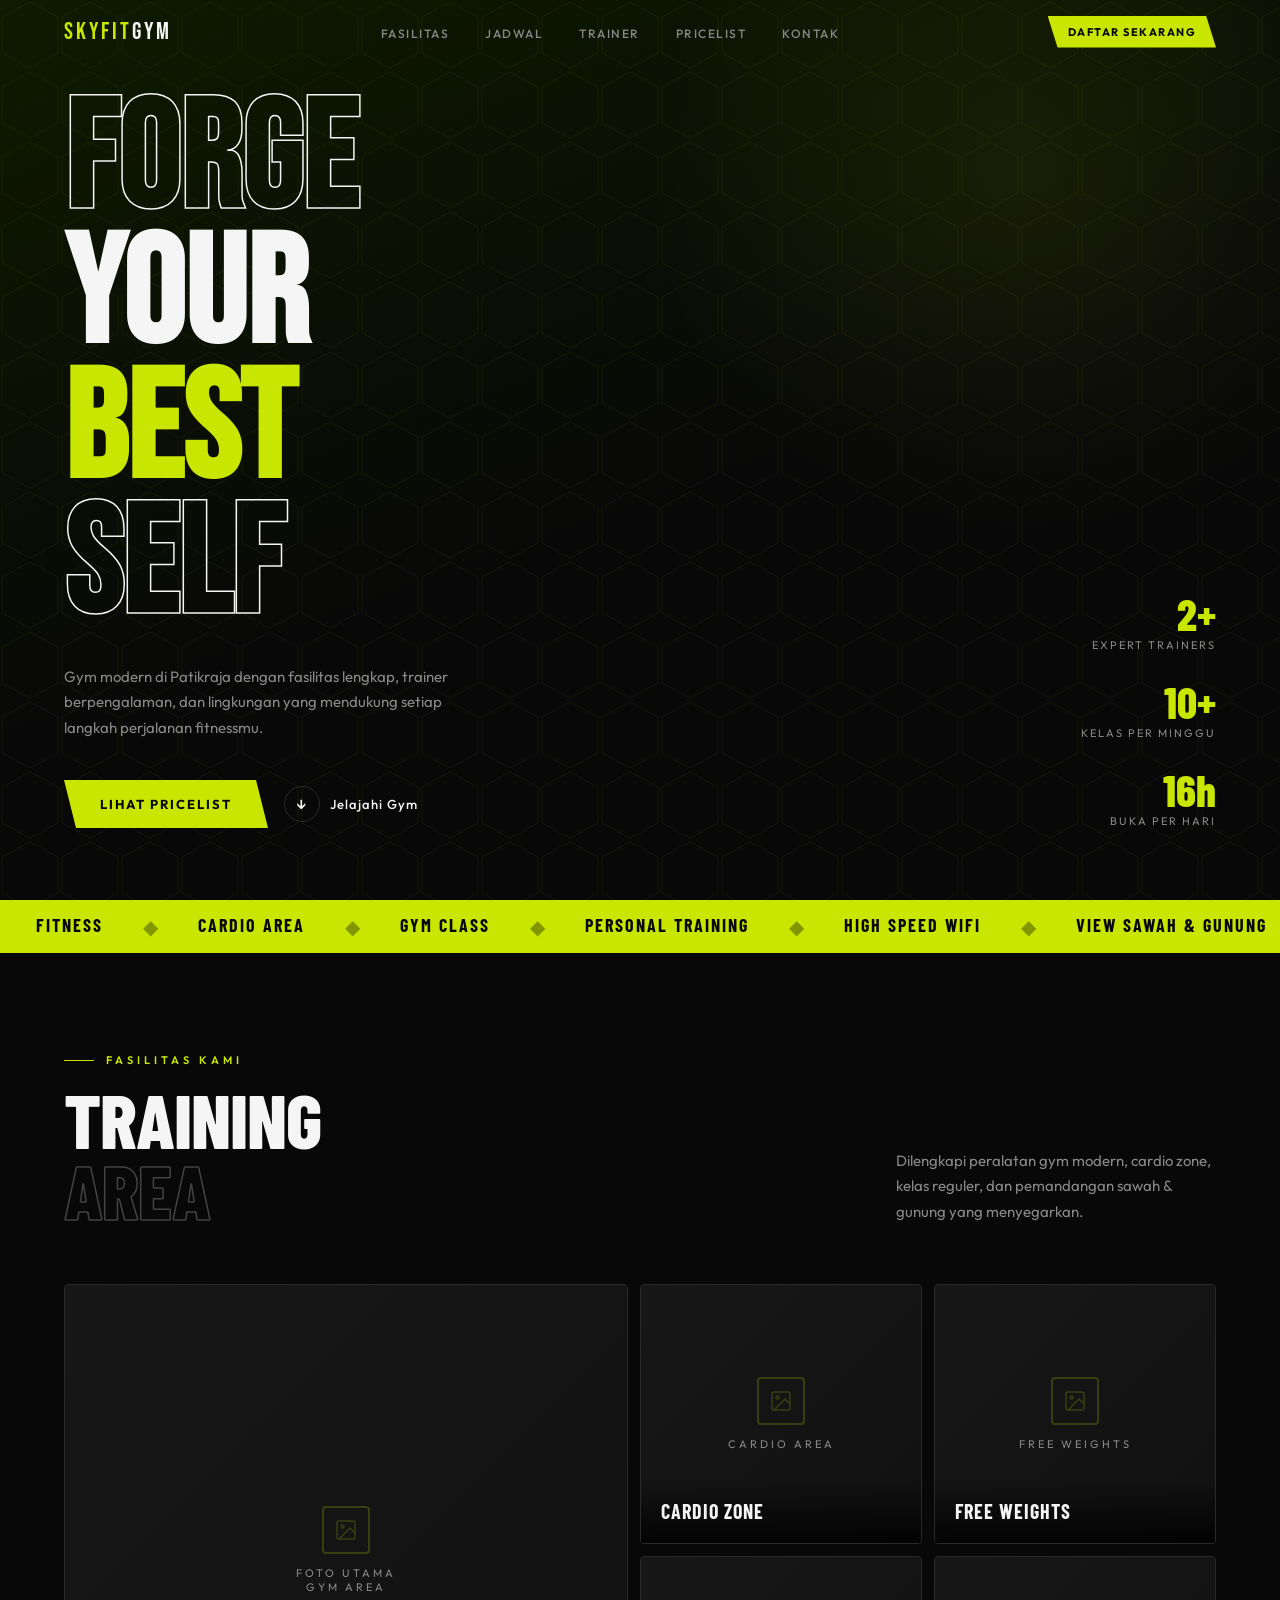
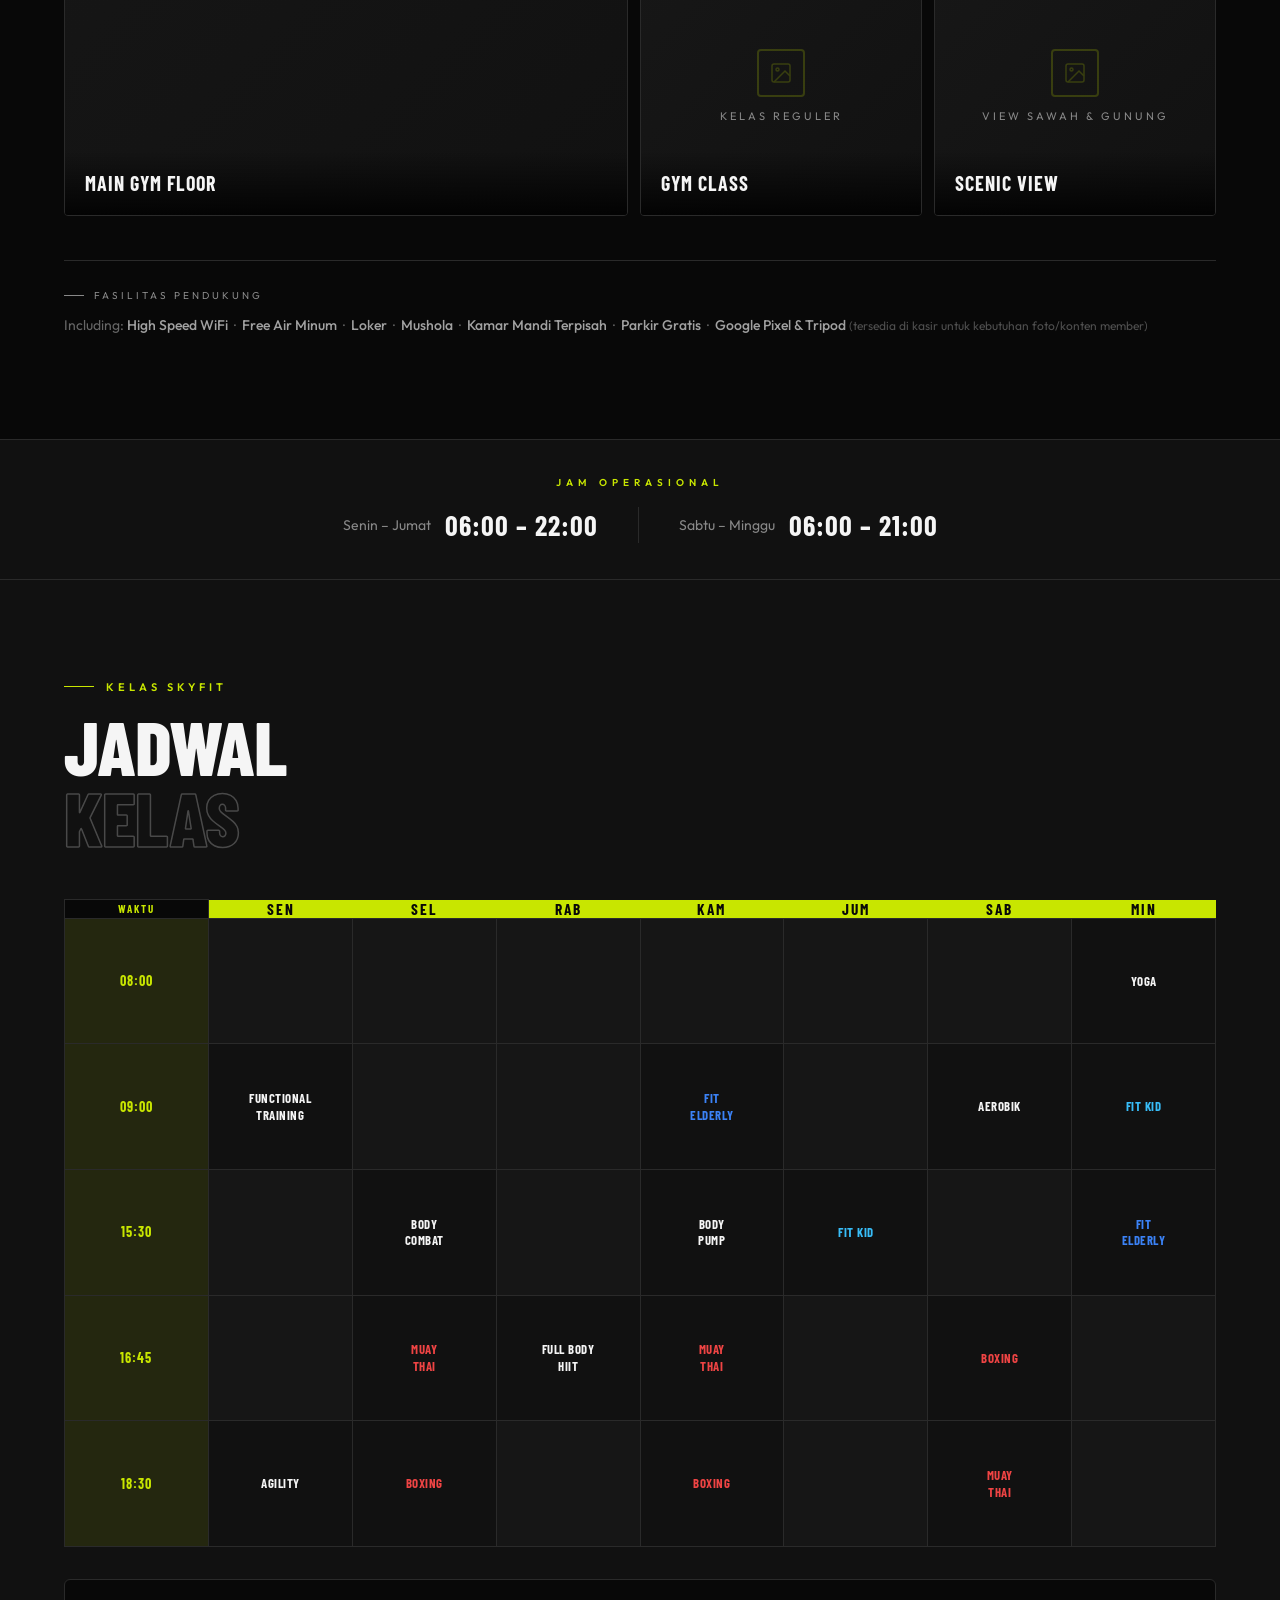
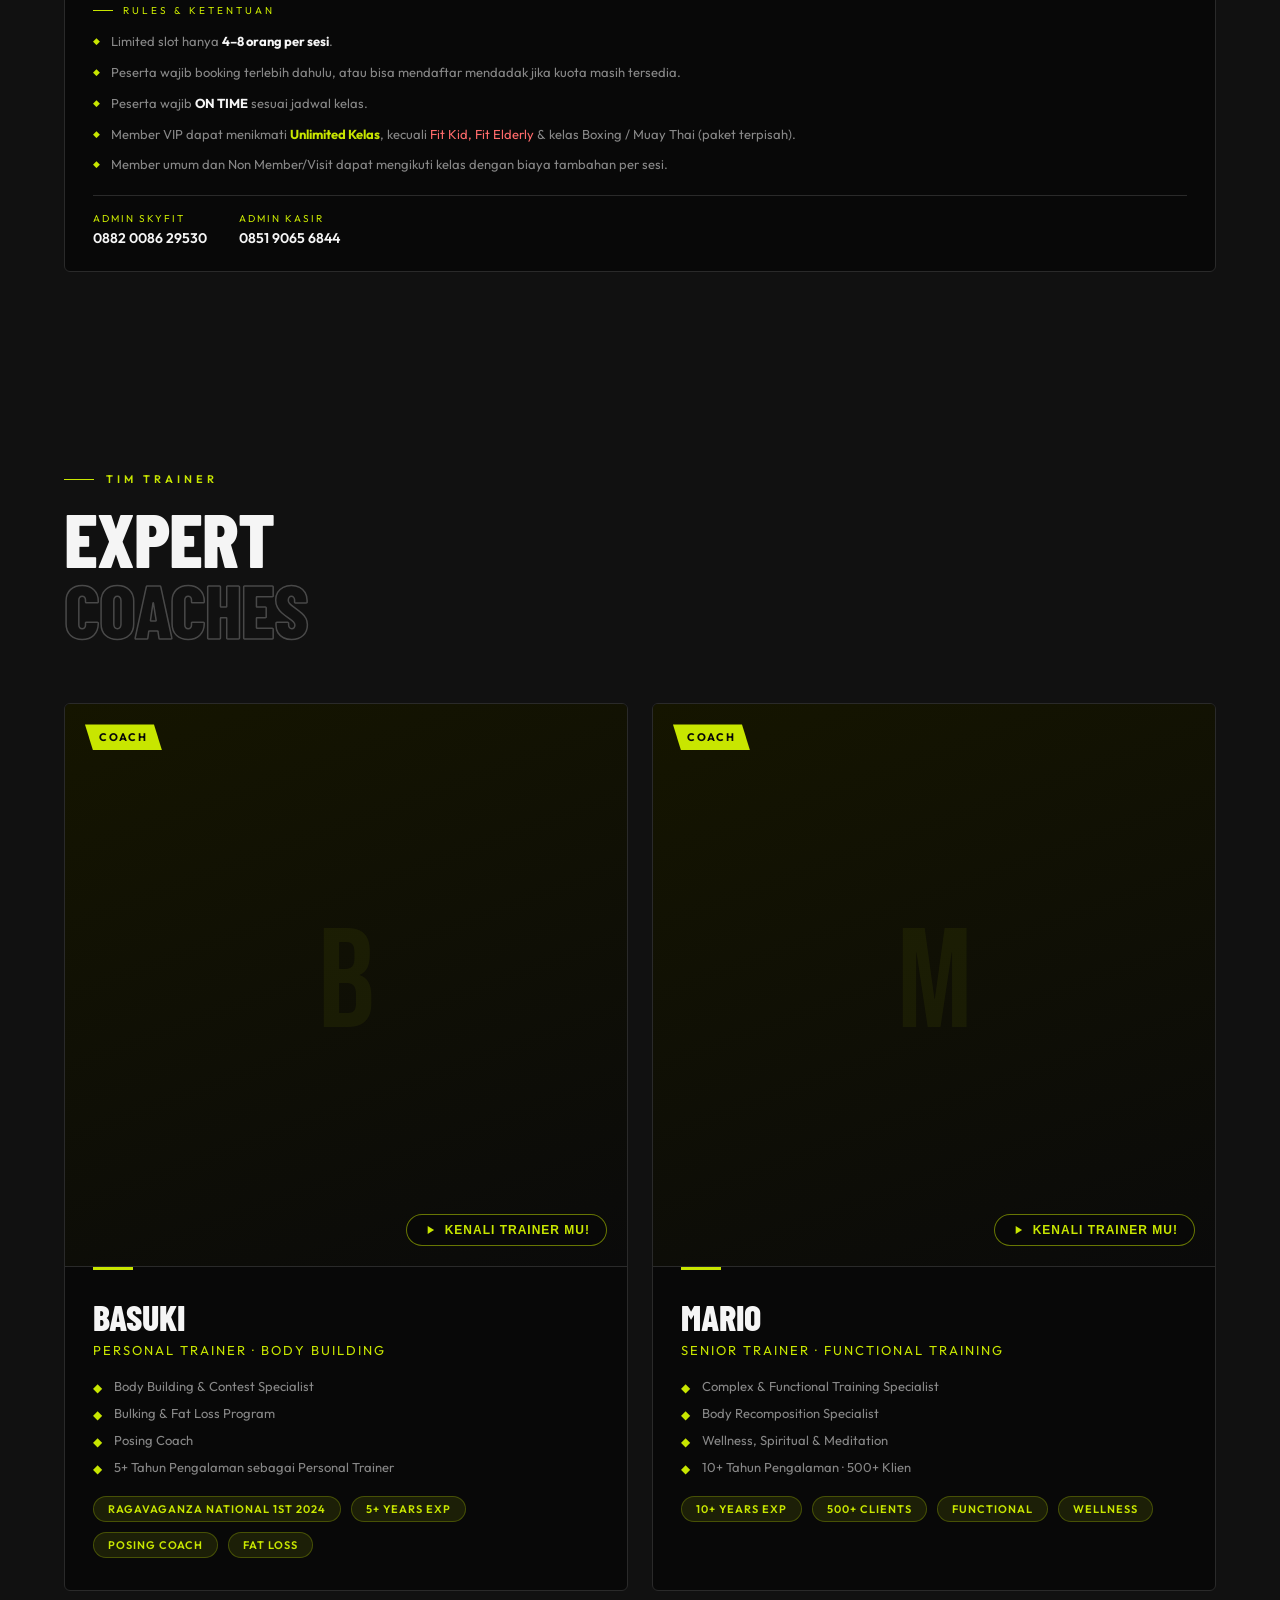
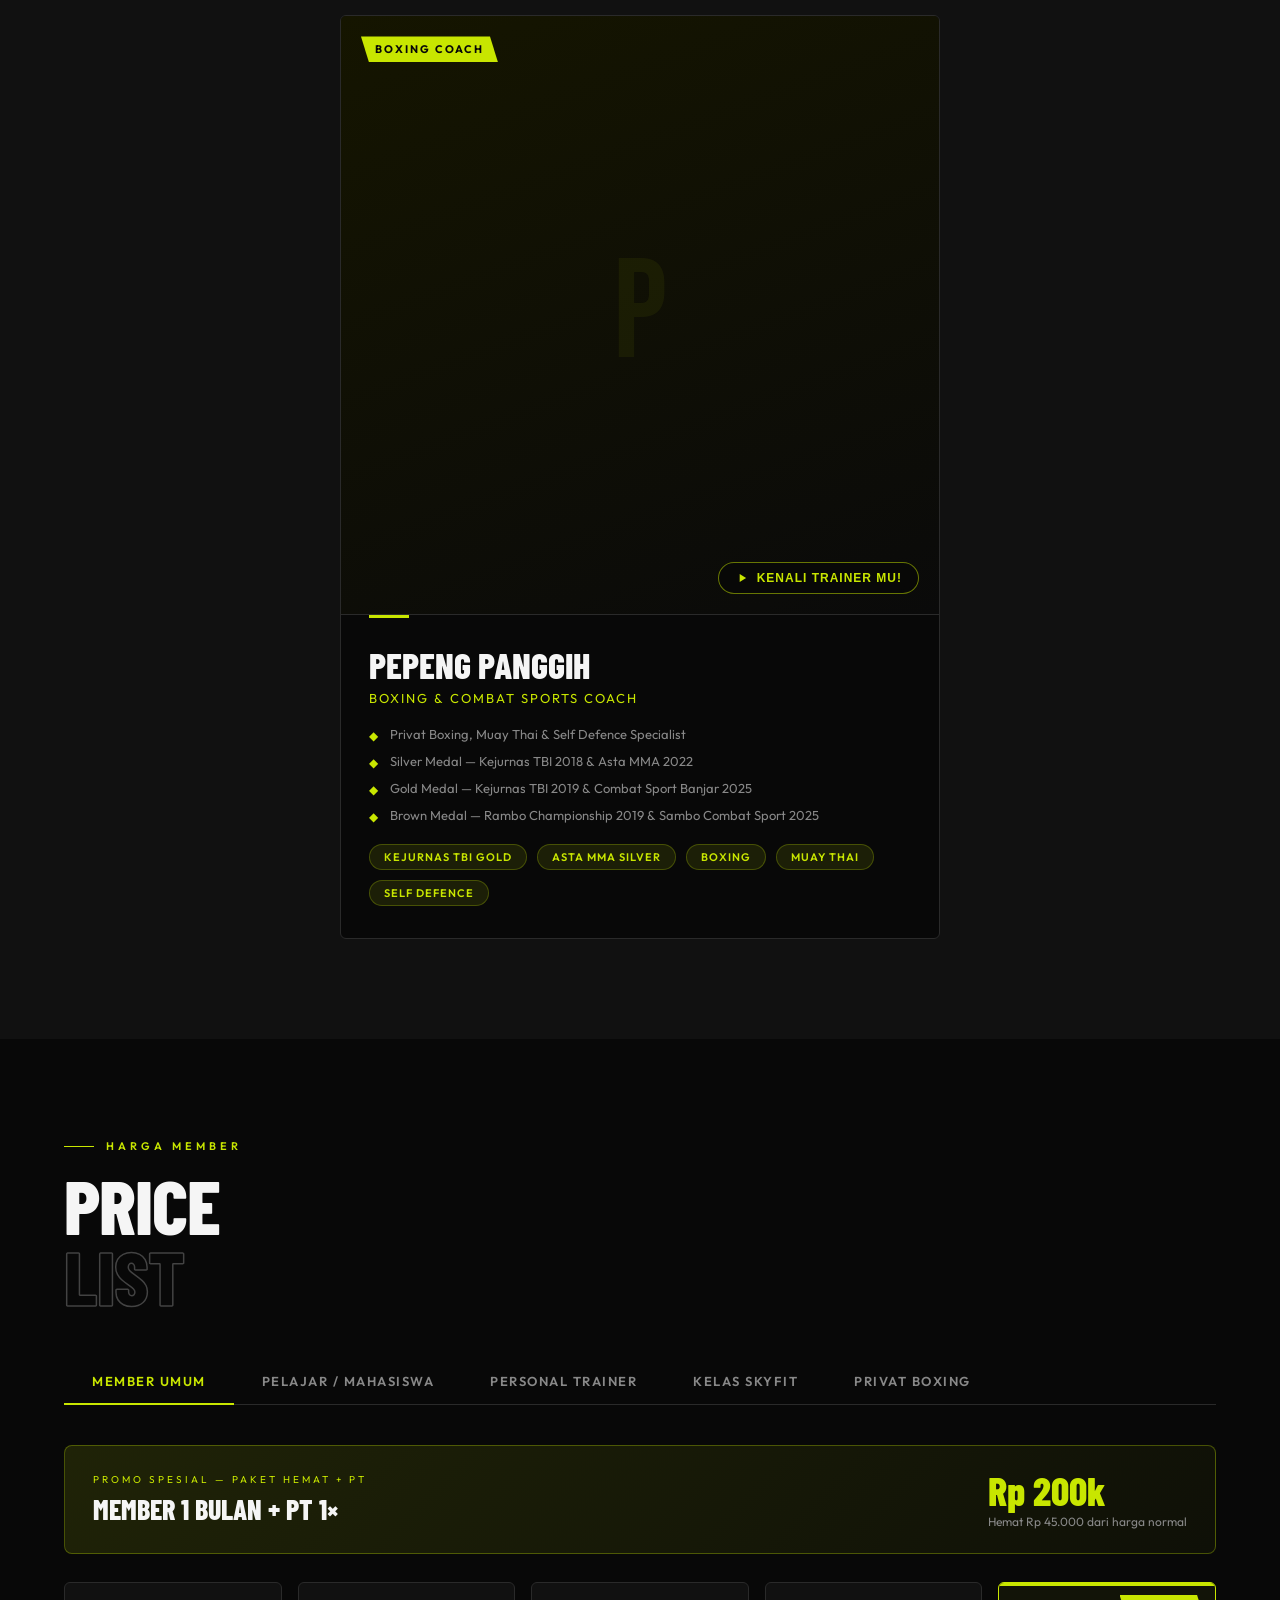
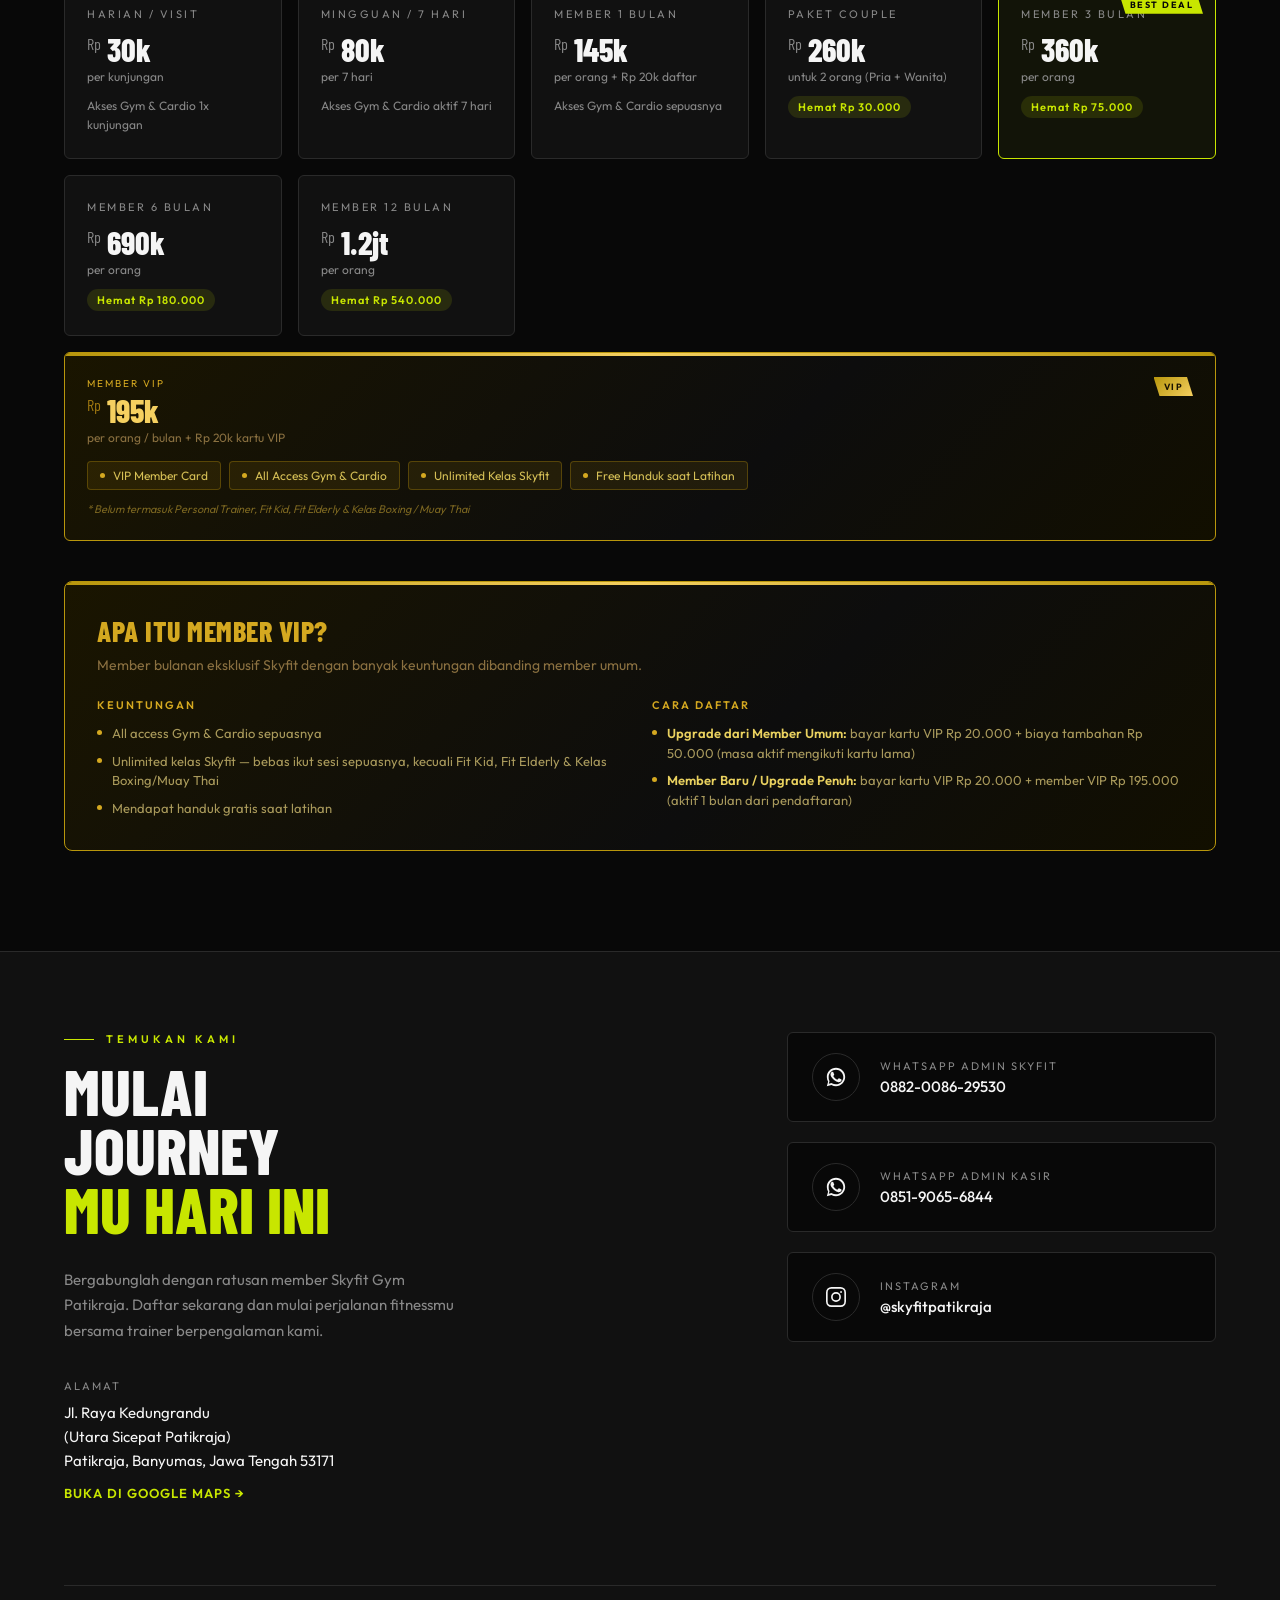
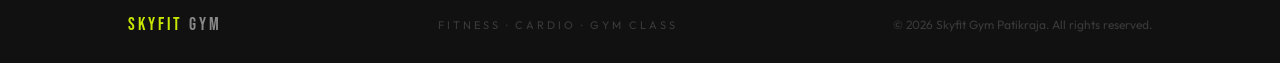
==== commit 5d72b68f: "feat: implement interactive UI components including scroll reveal, modal video player, schedule over" ====
--- a/index.html
+++ b/index.html
@@ -52,6 +52,7 @@
     <span class="ticker-item">High Speed Wifi</span><span class="ticker-dot">◆</span>
     <span class="ticker-item">View Sawah &amp; Gunung</span><span class="ticker-dot">◆</span>
     <span class="ticker-item">Parkir Gratis</span><span class="ticker-dot">◆</span>
+    <span class="ticker-item">Boxing &amp; Muay Thai</span><span class="ticker-dot">◆</span>
     <span class="ticker-item">Fitness</span><span class="ticker-dot">◆</span>
     <span class="ticker-item">Cardio Area</span><span class="ticker-dot">◆</span>
     <span class="ticker-item">Gym Class</span><span class="ticker-dot">◆</span>
@@ -59,6 +60,7 @@
     <span class="ticker-item">High Speed Wifi</span><span class="ticker-dot">◆</span>
     <span class="ticker-item">View Sawah &amp; Gunung</span><span class="ticker-dot">◆</span>
     <span class="ticker-item">Parkir Gratis</span><span class="ticker-dot">◆</span>
+    <span class="ticker-item">Boxing &amp; Muay Thai</span><span class="ticker-dot">◆</span>
   </div>
 </div>
 
@@ -73,7 +75,6 @@
   </div>
 
   <div class="photo-grid" id="photoGrid">
-    <!-- MAIN CELL -->
     <div class="photo-cell main-cell reveal" id="mainCell">
       <div class="photo-placeholder">
         <div class="ph-icon"><svg width="24" height="24" fill="none" viewBox="0 0 24 24" stroke="#C8E600" stroke-width="1.5"><rect x="3" y="3" width="18" height="18" rx="2"/><circle cx="8.5" cy="8.5" r="1.5"/><path d="M21 15l-5-5L5 21"/></svg></div>
@@ -81,7 +82,6 @@
       </div>
       <div class="photo-overlay"><h3>Main Gym Floor</h3></div>
     </div>
-    <!-- THUMB 1 -->
     <div class="photo-cell thumb-cell reveal reveal-delay-1">
       <div class="photo-placeholder">
         <div class="ph-icon"><svg width="24" height="24" fill="none" viewBox="0 0 24 24" stroke="#C8E600" stroke-width="1.5"><rect x="3" y="3" width="18" height="18" rx="2"/><circle cx="8.5" cy="8.5" r="1.5"/><path d="M21 15l-5-5L5 21"/></svg></div>
@@ -90,7 +90,6 @@
       <div class="photo-overlay"><h3>Cardio Zone</h3></div>
       <div class="swap-hint">Tampilkan</div>
     </div>
-    <!-- THUMB 2 -->
     <div class="photo-cell thumb-cell reveal reveal-delay-2">
       <div class="photo-placeholder">
         <div class="ph-icon"><svg width="24" height="24" fill="none" viewBox="0 0 24 24" stroke="#C8E600" stroke-width="1.5"><rect x="3" y="3" width="18" height="18" rx="2"/><circle cx="8.5" cy="8.5" r="1.5"/><path d="M21 15l-5-5L5 21"/></svg></div>
@@ -99,7 +98,6 @@
       <div class="photo-overlay"><h3>Free Weights</h3></div>
       <div class="swap-hint">Tampilkan</div>
     </div>
-    <!-- THUMB 3 -->
     <div class="photo-cell thumb-cell reveal reveal-delay-3">
       <div class="photo-placeholder">
         <div class="ph-icon"><svg width="24" height="24" fill="none" viewBox="0 0 24 24" stroke="#C8E600" stroke-width="1.5"><rect x="3" y="3" width="18" height="18" rx="2"/><circle cx="8.5" cy="8.5" r="1.5"/><path d="M21 15l-5-5L5 21"/></svg></div>
@@ -108,7 +106,6 @@
       <div class="photo-overlay"><h3>Gym Class</h3></div>
       <div class="swap-hint">Tampilkan</div>
     </div>
-    <!-- THUMB 4 -->
     <div class="photo-cell thumb-cell reveal reveal-delay-4">
       <div class="photo-placeholder">
         <div class="ph-icon"><svg width="24" height="24" fill="none" viewBox="0 0 24 24" stroke="#C8E600" stroke-width="1.5"><rect x="3" y="3" width="18" height="18" rx="2"/><circle cx="8.5" cy="8.5" r="1.5"/><path d="M21 15l-5-5L5 21"/></svg></div>
@@ -149,6 +146,7 @@
   <div class="section-tag reveal">Kelas Skyfit</div>
   <h2 class="section-title reveal reveal-delay-1">JADWAL<br><span class="outline">KELAS</span></h2>
   <p class="schedule-tap-hint reveal">Geser tabel untuk melihat semua hari &nbsp;·&nbsp; Ketuk nama kelas untuk melihat dokumentasi</p>
+
 
   <div class="schedule-wrap reveal reveal-delay-2">
     <div class="schedule-stage" id="scheduleStage">
@@ -191,10 +189,10 @@
             <td class="time-col">09:00</td>
             <td>Functional<br>Training</td>
             <td class="empty"></td><td class="empty"></td>
-            <td class="vip-class">Fit<br>Elderly</td>
+            <td class="fit-elderly-class">Fit<br>Elderly</td>
             <td class="empty"></td>
             <td>Aerobik</td>
-            <td class="vip-class">Fit Kid</td>
+            <td class="fit-kid-class">Fit Kid</td>
           </tr>
           <tr>
             <td class="time-col">15:30</td>
@@ -202,23 +200,29 @@
             <td>Body<br>Combat</td>
             <td class="empty"></td>
             <td>Body<br>Pump</td>
-            <td class="empty"></td>
-            <td class="vip-class">Fit Kid</td>
-            <td class="vip-class">Fit<br>Elderly</td>
+            <td class="fit-kid-class">Fit Kid</td>
+            <td class="empty"></td>
+            <td class="fit-elderly-class">Fit<br>Elderly</td>
           </tr>
           <tr>
             <td class="time-col">16:45</td>
-            <td class="empty"></td><td class="empty"></td>
+            <td class="empty"></td>
+            <td class="muaythai-class">Muay<br>Thai</td>
             <td>Full Body<br>HIIT</td>
-            <td class="empty"></td>
-            <td>Fit<br>Boxing</td>
-            <td class="empty"></td><td class="empty"></td>
+            <td class="muaythai-class">Muay<br>Thai</td>
+            <td class="empty"></td>
+            <td class="boxing-class">Boxing</td>
+            <td class="empty"></td>
           </tr>
           <tr>
-            <td class="time-col">19:00</td>
-            <td class="empty"></td>
+            <td class="time-col">18:30</td>
             <td>Agility</td>
-            <td class="empty"></td><td class="empty"></td><td class="empty"></td><td class="empty"></td><td class="empty"></td>
+            <td class="boxing-class">Boxing</td>
+            <td class="empty"></td>
+            <td class="boxing-class">Boxing</td>
+            <td class="empty"></td>
+            <td class="muaythai-class">Muay<br>Thai</td>
+            <td class="empty"></td>
           </tr>
         </tbody>
       </table>
@@ -230,7 +234,8 @@
     <ul>
       <li>Limited slot hanya <strong class="text-white">4–8 orang per sesi</strong>.</li>
       <li>Peserta wajib booking terlebih dahulu, atau bisa mendaftar mendadak jika kuota masih tersedia.</li>
-      <li>Member VIP dapat menikmati <strong class="text-lime">Unlimited Kelas</strong>, kecuali <span class="text-red">Fit Kid &amp; Fit Elderly</span>.</li>
+      <li>Peserta wajib <strong class="text-white">ON TIME</strong> sesuai jadwal kelas.</li>
+      <li>Member VIP dapat menikmati <strong class="text-lime">Unlimited Kelas</strong>, kecuali <span class="text-red">Fit Kid, Fit Elderly</span> &amp; kelas Boxing / Muay Thai (paket terpisah).</li>
       <li>Member umum dan Non Member/Visit dapat mengikuti kelas dengan biaya tambahan per sesi.</li>
     </ul>
     <div class="rules-contact">
@@ -313,12 +318,16 @@
       <div class="trainer-photo">
         <div class="trainer-photo-placeholder"><div class="trainer-initial">P</div></div>
         <div class="trainer-badge">Boxing Coach</div>
+        <button class="trainer-video-btn" onclick="openVideoModal('pepeng')">
+          <svg width="14" height="14" viewBox="0 0 24 24" fill="currentColor"><path d="M8 5v14l11-7z"/></svg>
+          Kenali Trainer Mu!
+        </button>
       </div>
       <div class="trainer-info">
         <div class="trainer-name">Pepeng Panggih</div>
         <div class="trainer-role">Boxing &amp; Combat Sports Coach</div>
         <div class="trainer-specs">
-          <div class="trainer-spec"><span class="spec-icon">◆</span>Privat Boxing &amp; Self Defence Specialist</div>
+          <div class="trainer-spec"><span class="spec-icon">◆</span>Privat Boxing, Muay Thai &amp; Self Defence Specialist</div>
           <div class="trainer-spec"><span class="spec-icon">◆</span>Silver Medal &mdash; Kejurnas TBI 2018 &amp; Asta MMA 2022</div>
           <div class="trainer-spec"><span class="spec-icon">◆</span>Gold Medal &mdash; Kejurnas TBI 2019 &amp; Combat Sport Banjar 2025</div>
           <div class="trainer-spec"><span class="spec-icon">◆</span>Brown Medal &mdash; Rambo Championship 2019 &amp; Sambo Combat Sport 2025</div>
@@ -327,6 +336,7 @@
           <span class="achievement-pill">Kejurnas TBI Gold</span>
           <span class="achievement-pill">Asta MMA Silver</span>
           <span class="achievement-pill">Boxing</span>
+          <span class="achievement-pill">Muay Thai</span>
           <span class="achievement-pill">Self Defence</span>
         </div>
       </div>
@@ -371,7 +381,7 @@
         <div class="vip-header">
           <div>
             <div class="vip-badge-label">Member VIP</div>
-            <div class="price-amount"><span class="currency">Rp</span> 215k</div>
+            <div class="price-amount"><span class="currency">Rp</span> 195k</div>
             <div class="price-per">per orang / bulan + Rp 20k kartu VIP</div>
           </div>
           <span class="featured-badge featured-badge--inline">VIP</span>
@@ -382,7 +392,7 @@
           <div class="vip-perk"><div class="vip-perk-dot"></div>Unlimited Kelas Skyfit</div>
           <div class="vip-perk"><div class="vip-perk-dot"></div>Free Handuk saat Latihan</div>
         </div>
-        <div class="vip-note">* Belum termasuk Personal Trainer, Fit Kid &amp; Fit Elderly Class</div>
+        <div class="vip-note">* Belum termasuk Personal Trainer, Fit Kid, Fit Elderly &amp; Kelas Boxing / Muay Thai</div>
       </div>
     </div>
     <div class="vip-info-box reveal">
@@ -393,15 +403,15 @@
           <div class="vip-info-col-title">Keuntungan</div>
           <div class="vip-info-list">
             <div class="vip-info-item"><div class="vip-info-dot"></div>All access Gym &amp; Cardio sepuasnya</div>
-            <div class="vip-info-item"><div class="vip-info-dot"></div>Unlimited kelas Skyfit &mdash; bebas ikut sesi sepuasnya, kecuali Fit Kid &amp; Fit Elderly</div>
+            <div class="vip-info-item"><div class="vip-info-dot"></div>Unlimited kelas Skyfit &mdash; bebas ikut sesi sepuasnya, kecuali Fit Kid, Fit Elderly &amp; Kelas Boxing/Muay Thai</div>
             <div class="vip-info-item"><div class="vip-info-dot"></div>Mendapat handuk gratis saat latihan</div>
           </div>
         </div>
         <div>
           <div class="vip-info-col-title">Cara Daftar</div>
           <div class="vip-info-list">
-            <div class="vip-info-item"><div class="vip-info-dot"></div><span><strong>Upgrade dari Member Umum:</strong> bayar kartu VIP Rp 20.000 + biaya tambahan Rp 70.000 (masa aktif mengikuti kartu lama)</span></div>
-            <div class="vip-info-item"><div class="vip-info-dot"></div><span><strong>Member Baru / Upgrade Penuh:</strong> bayar kartu VIP Rp 20.000 + member VIP Rp 215.000 (aktif 1 bulan dari pendaftaran)</span></div>
+            <div class="vip-info-item"><div class="vip-info-dot"></div><span><strong>Upgrade dari Member Umum:</strong> bayar kartu VIP Rp 20.000 + biaya tambahan Rp 50.000 (masa aktif mengikuti kartu lama)</span></div>
+            <div class="vip-info-item"><div class="vip-info-dot"></div><span><strong>Member Baru / Upgrade Penuh:</strong> bayar kartu VIP Rp 20.000 + member VIP Rp 195.000 (aktif 1 bulan dari pendaftaran)</span></div>
           </div>
         </div>
       </div>
@@ -430,7 +440,7 @@
         <div class="vip-header">
           <div>
             <div class="vip-badge-label">Member VIP</div>
-            <div class="price-amount"><span class="currency">Rp</span> 215k</div>
+            <div class="price-amount"><span class="currency">Rp</span> 195k</div>
             <div class="price-per">per orang / bulan + Rp 20k kartu VIP</div>
           </div>
           <span class="featured-badge featured-badge--inline">VIP</span>
@@ -441,7 +451,7 @@
           <div class="vip-perk"><div class="vip-perk-dot"></div>Unlimited Kelas Skyfit</div>
           <div class="vip-perk"><div class="vip-perk-dot"></div>Free Handuk saat Latihan</div>
         </div>
-        <div class="vip-note">* Belum termasuk Personal Trainer, Fit Kid &amp; Fit Elderly Class</div>
+        <div class="vip-note">* Belum termasuk Personal Trainer, Fit Kid, Fit Elderly &amp; Kelas Boxing / Muay Thai</div>
       </div>
     </div>
   </div>
@@ -484,29 +494,24 @@
         <div class="promo-banner-label">Member VIP &mdash; Unlimited Kelas</div>
         <div class="promo-banner-title">
           Ikuti semua kelas sepuasnya<br>
-          <span class="promo-banner-note">Kecuali Fit Kid &amp; Fit Elderly Class</span>
+          <span class="promo-banner-note">Kecuali Fit Kid, Fit Elderly &amp; Kelas Boxing / Muay Thai</span>
         </div>
       </div>
       <div class="promo-banner-price">
-        <div class="big">Rp 215k</div>
+        <div class="big">Rp 195k</div>
         <div class="save">VIP Membership / bulan</div>
       </div>
     </div>
 
-    <div class="kelas-group-title reveal">Kelas Reguler &mdash; Rp 30.000 / sesi</div>
+    <div class="kelas-group-title reveal">Kelas Reguler</div>
     <div class="kelas-grid reveal reveal-delay-1">
-      <div class="kelas-card"><div class="kelas-name">Aerobik</div><div class="kelas-row"><span class="sessions">1&times; Sesi</span><span class="price">Rp 30.000</span></div><div class="kelas-row"><span class="sessions">3&times; Sesi</span><span class="price">Rp 75.000</span><span class="saving">Hemat 15rb</span></div></div>
-      <div class="kelas-card"><div class="kelas-name">Body Combat</div><div class="kelas-row"><span class="sessions">1&times; Sesi</span><span class="price">Rp 30.000</span></div><div class="kelas-row"><span class="sessions">3&times; Sesi</span><span class="price">Rp 75.000</span><span class="saving">Hemat 15rb</span></div></div>
-      <div class="kelas-card"><div class="kelas-name">Body Pump</div><div class="kelas-row"><span class="sessions">1&times; Sesi</span><span class="price">Rp 30.000</span></div><div class="kelas-row"><span class="sessions">3&times; Sesi</span><span class="price">Rp 75.000</span><span class="saving">Hemat 15rb</span></div></div>
-      <div class="kelas-card"><div class="kelas-name">Full Body HIIT</div><div class="kelas-row"><span class="sessions">1&times; Sesi</span><span class="price">Rp 30.000</span></div><div class="kelas-row"><span class="sessions">3&times; Sesi</span><span class="price">Rp 75.000</span><span class="saving">Hemat 15rb</span></div></div>
-      <div class="kelas-card"><div class="kelas-name">Agility &amp; Strength</div><div class="kelas-row"><span class="sessions">1&times; Sesi</span><span class="price">Rp 30.000</span></div><div class="kelas-row"><span class="sessions">3&times; Sesi</span><span class="price">Rp 75.000</span><span class="saving">Hemat 15rb</span></div></div>
-    </div>
-
-    <div class="kelas-group-title reveal">Kelas Premium &mdash; Rp 35.000 / sesi</div>
-    <div class="kelas-grid reveal reveal-delay-1">
-      <div class="kelas-card"><div class="kelas-name">Yoga &amp; Meditasi</div><div class="kelas-row"><span class="sessions">1&times; Sesi</span><span class="price">Rp 35.000</span></div><div class="kelas-row"><span class="sessions">3&times; Sesi</span><span class="price">Rp 90.000</span><span class="saving">Hemat 15rb</span></div></div>
-      <div class="kelas-card"><div class="kelas-name">Functional Training</div><div class="kelas-row"><span class="sessions">1&times; Sesi</span><span class="price">Rp 35.000</span></div><div class="kelas-row"><span class="sessions">3&times; Sesi</span><span class="price">Rp 90.000</span><span class="saving">Hemat 15rb</span></div></div>
-      <div class="kelas-card"><div class="kelas-name">Fit Boxing Class</div><div class="kelas-row"><span class="sessions">1&times; Sesi</span><span class="price">Rp 35.000</span></div><div class="kelas-row"><span class="sessions">3&times; Sesi</span><span class="price">Rp 90.000</span><span class="saving">Hemat 15rb</span></div></div>
+      <div class="kelas-card"><div class="kelas-name">Aerobik</div><div class="kelas-row"><span class="sessions">1&times; Sesi</span><span class="price">Rp 30.000</span></div><div class="kelas-row"><span class="sessions">3&times; Sesi</span><span class="price">Rp 75.000</span><span class="saving">Hemat Rp 15.000</span></div></div>
+      <div class="kelas-card"><div class="kelas-name">Body Combat</div><div class="kelas-row"><span class="sessions">1&times; Sesi</span><span class="price">Rp 30.000</span></div><div class="kelas-row"><span class="sessions">3&times; Sesi</span><span class="price">Rp 75.000</span><span class="saving">Hemat Rp 15.000</span></div></div>
+      <div class="kelas-card"><div class="kelas-name">Body Pump</div><div class="kelas-row"><span class="sessions">1&times; Sesi</span><span class="price">Rp 30.000</span></div><div class="kelas-row"><span class="sessions">3&times; Sesi</span><span class="price">Rp 75.000</span><span class="saving">Hemat Rp 15.000</span></div></div>
+      <div class="kelas-card"><div class="kelas-name">Full Body HIIT</div><div class="kelas-row"><span class="sessions">1&times; Sesi</span><span class="price">Rp 30.000</span></div><div class="kelas-row"><span class="sessions">3&times; Sesi</span><span class="price">Rp 75.000</span><span class="saving">Hemat Rp 15.000</span></div></div>
+      <div class="kelas-card"><div class="kelas-name">Agility &amp; Strength</div><div class="kelas-row"><span class="sessions">1&times; Sesi</span><span class="price">Rp 30.000</span></div><div class="kelas-row"><span class="sessions">3&times; Sesi</span><span class="price">Rp 75.000</span><span class="saving">Hemat Rp 15.000</span></div></div>
+      <div class="kelas-card"><div class="kelas-name">Yoga &amp; Meditasi</div><div class="kelas-row"><span class="sessions">1&times; Sesi</span><span class="price">Rp 35.000</span></div><div class="kelas-row"><span class="sessions">3&times; Sesi</span><span class="price">Rp 90.000</span><span class="saving">Hemat Rp 15.000</span></div></div>
+      <div class="kelas-card"><div class="kelas-name">Functional Training</div><div class="kelas-row"><span class="sessions">1&times; Sesi</span><span class="price">Rp 35.000</span></div><div class="kelas-row"><span class="sessions">3&times; Sesi</span><span class="price">Rp 90.000</span><span class="saving">Hemat Rp 15.000</span></div></div>
     </div>
 
     <div class="kelas-group-title reveal">Kelas Eksklusif</div>
@@ -516,14 +521,37 @@
         <div class="kelas-name">Fit Kid Class</div>
         <div class="kelas-exclusive-sub">untuk anak-anak</div>
         <div class="kelas-row"><span class="sessions">1&times; Sesi</span><span class="price">Rp 55.000</span></div>
-        <div class="kelas-row"><span class="sessions">3&times; Sesi</span><span class="price">Rp 140.000</span><span class="saving">Hemat 25rb</span></div>
+        <div class="kelas-row"><span class="sessions">3&times; Sesi</span><span class="price">Rp 140.000</span><span class="saving">Hemat Rp 25.000</span></div>
       </div>
       <div class="kelas-card exclusive">
         <div class="kelas-exclusive-badge">Eksklusif</div>
         <div class="kelas-name">Fit Elderly Class</div>
         <div class="kelas-exclusive-sub">untuk orang tua &amp; lansia</div>
         <div class="kelas-row"><span class="sessions">1&times; Sesi</span><span class="price">Rp 50.000</span></div>
-        <div class="kelas-row"><span class="sessions">3&times; Sesi</span><span class="price">Rp 130.000</span><span class="saving">Hemat 20rb</span></div>
+        <div class="kelas-row"><span class="sessions">3&times; Sesi</span><span class="price">Rp 130.000</span><span class="saving">Hemat Rp 20.000</span></div>
+      </div>
+      <div class="kelas-card combat-card">
+        <div class="kelas-combat-badge">Combat</div>
+        <div class="kelas-name">Boxing Class</div>
+        <div class="kelas-exclusive-sub">Coach Pepeng Panggih</div>
+        <div class="kelas-row"><span class="sessions">1&times; Sesi</span><span class="price">Rp 35.000</span></div>
+        <div class="kelas-row"><span class="sessions">5&times; Sesi</span><span class="price">Rp 160.000</span><span class="saving">Hemat Rp 15.000</span></div>
+        <div class="kelas-row"><span class="sessions">10&times; Sesi</span><span class="price">Rp 300.000</span><span class="saving">Hemat Rp 50.000</span></div>
+      </div>
+      <div class="kelas-card combat-card">
+        <div class="kelas-combat-badge">Combat</div>
+        <div class="kelas-name">Muay Thai Class</div>
+        <div class="kelas-exclusive-sub">Coach Pepeng Panggih</div>
+        <div class="kelas-row"><span class="sessions">1&times; Sesi</span><span class="price">Rp 35.000</span></div>
+        <div class="kelas-row"><span class="sessions">5&times; Sesi</span><span class="price">Rp 160.000</span><span class="saving">Hemat Rp 15.000</span></div>
+        <div class="kelas-row"><span class="sessions">10&times; Sesi</span><span class="price">Rp 300.000</span><span class="saving">Hemat Rp 50.000</span></div>
+      </div>
+      <div class="kelas-card combat-card combat-card--unlimited">
+        <div class="kelas-combat-badge kelas-combat-badge--special">Best Deal</div>
+        <div class="kelas-name">Unlimited Boxing<br>&amp; Muay Thai</div>
+        <div class="kelas-exclusive-sub">Akses semua kelas Boxing &amp; Muay Thai</div>
+        <div class="kelas-row kelas-row--big"><span class="price price--big">Rp 550.000</span></div>
+        <div class="kelas-unlimited-note">Unlimited sesi Boxing &amp; Muay Thai / bulan</div>
       </div>
     </div>
 
@@ -532,7 +560,8 @@
       <ul>
         <li>Limited slot hanya <strong class="text-white">4&ndash;8 orang per sesi</strong>.</li>
         <li>Peserta wajib booking terlebih dahulu, atau mendaftar mendadak jika kuota masih tersedia.</li>
-        <li>Member VIP dapat menikmati <strong class="text-lime">Unlimited Kelas</strong>, kecuali Fit Kid &amp; Fit Elderly.</li>
+        <li>Wajib <strong class="text-white">ON TIME</strong> sesuai jadwal kelas.</li>
+        <li>Member VIP dapat menikmati <strong class="text-lime">Unlimited Kelas</strong>, kecuali KELAS EKSKLUSIF.</li>
         <li>Member umum dan Non Member/Visit dapat mengikuti kelas dengan biaya tambahan per sesi.</li>
       </ul>
     </div>
@@ -601,7 +630,6 @@
     </div>
 
     <div class="contact-links reveal reveal-delay-2">
-      <!-- WhatsApp Admin -->
       <a href="https://wa.me/62882008629530" target="_blank" class="contact-link">
         <div class="contact-icon">
           <svg width="22" height="22" viewBox="0 0 24 24" fill="currentColor">
@@ -614,7 +642,6 @@
           <div class="contact-info-value">0882-0086-29530</div>
         </div>
       </a>
-      <!-- WhatsApp Admin Kasir -->
       <a href="https://wa.me/6285190656844" target="_blank" class="contact-link">
         <div class="contact-icon">
           <svg width="22" height="22" viewBox="0 0 24 24" fill="currentColor">
@@ -627,7 +654,6 @@
           <div class="contact-info-value">0851-9065-6844</div>
         </div>
       </a>
-      <!-- Instagram -->
       <a href="https://www.instagram.com/skyfitpatikraja/" target="_blank" class="contact-link">
         <div class="contact-icon">
           <svg width="22" height="22" viewBox="0 0 24 24" fill="none">
@@ -664,4 +690,4 @@
 
 <script src="js/main.js" defer></script>
 </body>
-</html>
+</html>
--- a/css/style.css
+++ b/css/style.css
@@ -18,6 +18,14 @@
   --gold-bright: #f5d060;
   --gold-muted:  #8a7040;
   --gold-dark:   #7a6520;
+  /* Combat palette */
+  --combat-red:        #ef4444;
+  --combat-red-border: #dc2626;
+  --combat-red-dim:    rgba(239,68,68,0.15);
+  /* Fit Kid (light blue) */
+  --fit-kid-color:     #38bdf8;
+  /* Fit Elderly (deeper blue) */
+  --fit-elderly-color: #3b82f6;
 }
 
 /* ── RESET & BASE ── */
@@ -181,7 +189,7 @@
    TICKER
    ══════════════════════════════════════════════ */
 .ticker-wrap { background: var(--lime); overflow: hidden; padding: 14px 0; display: flex; }
-.ticker { display: flex; animation: ticker 20s linear infinite; white-space: nowrap; }
+.ticker { display: flex; animation: ticker 24s linear infinite; white-space: nowrap; }
 .ticker-item {
   font-family: 'Barlow Condensed', sans-serif; font-size: 18px; font-weight: 700;
   text-transform: uppercase; color: var(--black); padding: 0 36px; letter-spacing: 2px;
@@ -200,7 +208,6 @@
 }
 .facilities-desc { max-width: 320px; color: var(--muted); line-height: 1.7; font-size: 15px; }
 
-/* Photo grid: main cell left (tall), 4 thumbs right (2x2) */
 .photo-grid {
   display: grid;
   grid-template-columns: 2fr 1fr 1fr;
@@ -246,7 +253,6 @@
   font-family: 'Barlow Condensed', sans-serif; font-size: 20px;
   font-weight: 700; letter-spacing: 1px; text-transform: uppercase;
 }
-/* Swap hint badge on thumbs */
 .swap-hint {
   position: absolute; top: 8px; right: 8px;
   background: rgba(200,230,0,0.15); border: 1px solid rgba(200,230,0,0.4);
@@ -255,7 +261,6 @@
 }
 .photo-cell.thumb-cell:hover .swap-hint { opacity: 1; }
 
-/* Facility extras */
 .facility-extras { margin-top: 44px; padding-top: 28px; border-top: 1px solid var(--border); }
 .facility-extras-label {
   font-size: 10px; letter-spacing: 3px; text-transform: uppercase;
@@ -287,6 +292,24 @@
    CLASS SCHEDULE
    ══════════════════════════════════════════════ */
 #jadwal { background: var(--card); }
+
+/* Schedule legend */
+.schedule-legend {
+  display: flex; flex-wrap: wrap; gap: 16px;
+  margin-bottom: 16px;
+}
+.legend-item {
+  display: flex; align-items: center; gap: 8px;
+  font-size: 12px; color: var(--muted); letter-spacing: 0.5px;
+}
+.legend-dot {
+  width: 10px; height: 10px; border-radius: 2px; flex-shrink: 0;
+}
+.legend-regular   { background: var(--white); }
+.legend-fitkit    { background: var(--fit-kid-color); }
+.legend-fitelderly{ background: var(--fit-elderly-color); }
+.legend-combat    { background: var(--combat-red); }
+
 .schedule-wrap { overflow-x: auto; margin-top: 48px; min-width: 0; }
 .schedule-stage {
   position: relative;
@@ -305,7 +328,6 @@
   font-size: clamp(12px,1.2vw,18px); font-weight: 700; letter-spacing: 2px; text-transform: uppercase;
   padding: 0; height: 9%; text-align: center;
 }
-/* Special "Waktu" header cell */
 .schedule-time-th {
   background: var(--black) !important;
   color: var(--lime) !important;
@@ -328,7 +350,18 @@
 }
 .schedule-table tbody tr { height: calc((100% - 9%) / 5); }
 .schedule-table td.empty { background: rgba(255,255,255,0.02); }
-.schedule-table td.vip-class { color: #ff6b6b; }
+
+/* ── CELL COLOR CLASSES ── */
+.schedule-table td.fit-kid-class     { color: var(--fit-kid-color); }
+.schedule-table td.fit-elderly-class { color: var(--fit-elderly-color); }
+.schedule-table td.muaythai-class    { color: var(--combat-red); }
+.schedule-table td.boxing-class      { color: var(--combat-red); }
+
+/* Hover glow effects per class type */
+.schedule-table td.fit-kid-class:not(.empty):hover     { background: rgba(56,189,248,0.12); }
+.schedule-table td.fit-elderly-class:not(.empty):hover { background: rgba(59,130,246,0.12); }
+.schedule-table td.muaythai-class:not(.empty):hover    { background: rgba(239,68,68,0.12); }
+.schedule-table td.boxing-class:not(.empty):hover      { background: rgba(239,68,68,0.12); }
 
 /* Hoverable cells */
 .schedule-table td:not(.time-col):not(.empty) {
@@ -338,8 +371,12 @@
   background: rgba(200,230,0,0.12);
   color: var(--lime);
 }
-
-/* Schedule rules */
+/* Override lime hover with combat/exclusive specific colors */
+.schedule-table td.fit-kid-class:not(.empty):hover,
+.schedule-table td.fit-elderly-class:not(.empty):hover { color: inherit; }
+.schedule-table td.muaythai-class:not(.empty):hover,
+.schedule-table td.boxing-class:not(.empty):hover      { color: inherit; }
+
 .schedule-rules {
   margin-top: 32px; padding: 24px 28px;
   background: var(--black); border: 1px solid var(--border); border-radius: 6px;
@@ -355,13 +392,10 @@
 }
 .schedule-rules li::before { content: '◆'; position: absolute; left: 0; color: var(--lime); font-size: 9px; top: 3px; }
 
-/* Contact info block inside schedule rules */
 .rules-contact { margin-top: 20px; padding-top: 16px; border-top: 1px solid var(--border); display: flex; gap: 32px; flex-wrap: wrap; }
-.rules-contact-item {}
 .rules-contact-label { font-size: 10px; letter-spacing: 2px; text-transform: uppercase; color: var(--lime); margin-bottom: 4px; }
 .rules-contact-value { font-size: 14px; font-weight: 600; color: var(--white); }
 
-/* Mobile tap hint */
 .schedule-tap-hint { display: none; }
 
 
@@ -465,7 +499,6 @@
   overflow: hidden; transition: border-color 0.3s, transform 0.3s;
 }
 .trainer-card:hover { border-color: var(--lime); transform: translateY(-6px); }
-/* Wide card variant (single trainer centered) */
 .trainer-card--wide { grid-column: 1 / -1; max-width: 600px; margin: 0 auto; width: 100%; }
 .trainer-photo { aspect-ratio: 1 / 1; width: 100%; background: var(--card2); position: relative; overflow: hidden; }
 .trainer-photo img {
@@ -499,7 +532,6 @@
   text-transform: uppercase; padding: 5px 14px; border-radius: 40px;
 }
 
-/* Video play button on trainer photo */
 .trainer-video-btn {
   position: absolute; bottom: 20px; right: 20px;
   display: flex; align-items: center; gap: 8px;
@@ -530,7 +562,6 @@
 .tab-panel { display: none; }
 .tab-panel.active { display: block; }
 
-/* Promo banner */
 .promo-banner {
   background: linear-gradient(135deg, rgba(200,230,0,0.12), rgba(200,230,0,0.04));
   border: 1px solid rgba(200,230,0,0.3); border-radius: 8px;
@@ -543,7 +574,6 @@
 .promo-banner-price .big { font-family: 'Barlow Condensed', sans-serif; font-size: 40px; font-weight: 800; color: var(--lime); line-height: 1; }
 .promo-banner-price .save { font-size: 12px; color: var(--muted); margin-top: 4px; }
 
-/* Pricing grid */
 .pricing-grid { display: grid; grid-template-columns: repeat(auto-fill, minmax(200px, 1fr)); gap: 16px; }
 .price-card {
   background: var(--card); border: 1px solid var(--border); border-radius: 6px;
@@ -564,7 +594,6 @@
   font-size: 9px; font-weight: 700; letter-spacing: 1.5px; padding: 4px 10px;
   text-transform: uppercase; clip-path: polygon(0 0, calc(100% - 6px) 0, 100% 100%, 6px 100%);
 }
-/* Inline badge variant (not absolutely positioned) */
 .featured-badge--inline { position: relative; top: auto; right: auto; align-self: flex-start; }
 .price-type { font-size: 11px; letter-spacing: 2.5px; text-transform: uppercase; color: var(--muted); margin-bottom: 12px; }
 .price-amount { font-family: 'Barlow Condensed', sans-serif; font-size: 32px; font-weight: 800; color: var(--white); line-height: 1; }
@@ -577,7 +606,7 @@
 }
 .price-desc { font-size: 12px; color: var(--muted); margin-top: 12px; line-height: 1.6; }
 
-/* VIP price card — black & gold theme */
+/* VIP price card */
 .price-card.vip {
   border-color: var(--gold-border);
   background: linear-gradient(135deg, #1a1500 0%, #0d0d0d 60%, #120f00 100%);
@@ -600,7 +629,6 @@
 .vip-perk-dot { width: 5px; height: 5px; border-radius: 50%; background: var(--gold); flex-shrink: 0; }
 .vip-note { font-size: 11px; color: var(--gold-dark); margin-top: 12px; font-style: italic; }
 
-/* VIP info box */
 .vip-info-box {
   margin-top: 40px; padding: 32px;
   background: linear-gradient(135deg, #1a1500 0%, #0d0d0d 60%, #120f00 100%);
@@ -633,6 +661,12 @@
   color: var(--muted); margin: 32px 0 12px; padding-bottom: 8px;
   border-bottom: 1px solid var(--border);
 }
+/* Combat group title accent */
+.kelas-group-title--combat {
+  color: var(--combat-red);
+  border-bottom-color: rgba(239,68,68,0.3);
+}
+
 .kelas-grid { display: grid; grid-template-columns: repeat(auto-fill, minmax(180px, 1fr)); gap: 12px; }
 .kelas-card {
   background: var(--card); border: 1px solid var(--border); border-radius: 6px;
@@ -646,6 +680,37 @@
 .kelas-card:hover::before { background: var(--lime); }
 .kelas-card.exclusive { border-color: rgba(200,230,0,0.3); background: rgba(200,230,0,0.04); }
 .kelas-card.exclusive::before { background: var(--lime); }
+
+/* COMBAT CARDS */
+.kelas-card.combat-card {
+  border-color: rgba(239,68,68,0.3);
+  background: linear-gradient(135deg, #1a0000 0%, #0d0a0a 60%, #160404 100%);
+}
+.kelas-card.combat-card::before { background: var(--combat-red); }
+.kelas-card.combat-card:hover { border-color: var(--combat-red); }
+.kelas-card.combat-card--unlimited {
+  border-color: var(--combat-red);
+  background: linear-gradient(135deg, #2a0000 0%, #120808 50%, #1a0000 100%);
+}
+
+.kelas-combat-badge {
+  position: absolute; top: 10px; right: 10px;
+  background: rgba(239,68,68,0.2); border: 1px solid rgba(239,68,68,0.4);
+  color: var(--combat-red); font-size: 8px; font-weight: 700; letter-spacing: 1.5px;
+  text-transform: uppercase; padding: 3px 8px; border-radius: 3px;
+}
+.kelas-combat-badge--special {
+  background: var(--combat-red); color: var(--white); border-color: var(--combat-red);
+}
+.kelas-unlimited-note {
+  font-size: 11px; color: rgba(239,68,68,0.7); margin-top: 8px; font-style: italic; line-height: 1.5;
+}
+.kelas-row--big { margin-top: 8px; }
+.price--big {
+  font-family: 'Barlow Condensed', sans-serif;
+  font-size: 24px !important; font-weight: 800; color: var(--combat-red) !important;
+}
+
 .kelas-name { font-family: 'Barlow Condensed', sans-serif; font-size: 17px; font-weight: 700; text-transform: uppercase; margin-bottom: 12px; letter-spacing: 0.5px; }
 .kelas-exclusive-sub { font-size: 11px; color: var(--muted); margin-bottom: 10px; }
 .kelas-row { display: flex; justify-content: space-between; align-items: center; font-size: 12px; margin-bottom: 5px; }
@@ -680,7 +745,6 @@
 }
 .coach-card-sub { font-size: 12px; color: var(--muted); margin-top: 4px; }
 
-/* Generic note box */
 .note-box {
   margin-top: 20px; padding: 16px 20px;
   border: 1px solid var(--border); border-radius: 6px; background: var(--card);
@@ -798,14 +862,11 @@
 /* ══════════════════════════════════════════════
    RESPONSIVE — MOBILE
    ══════════════════════════════════════════════ */
-
-/* ── 900px: compact nav ── */
 @media (max-width: 900px) {
   .nav-links a { padding: 0 12px; font-size: 11px; }
   .nav-cta { padding: 8px 14px; font-size: 10px; }
 }
 
-/* ── 768px: tablet / phone ── */
 @media (max-width: 768px) {
   .nav-links { display: none; }
 
@@ -832,6 +893,8 @@
   .photo-cell.main-cell { grid-column: 1; grid-row: 1; }
   .photo-cell.thumb-cell { grid-row: auto; }
   .swap-hint { opacity: 0.6; }
+
+  .schedule-legend { margin-bottom: 8px; }
 
   .schedule-tap-hint {
     display: block;
@@ -895,7 +958,6 @@
   footer { flex-direction: column; align-items: flex-start; gap: 10px; }
 }
 
-/* ── 480px: small phones ── */
 @media (max-width: 480px) {
   section { padding: 52px 5vw; }
 
@@ -915,4 +977,4 @@
   .trainer-name { font-size: 28px; }
 
   .boxing-profile { padding: 20px; }
-}
+}
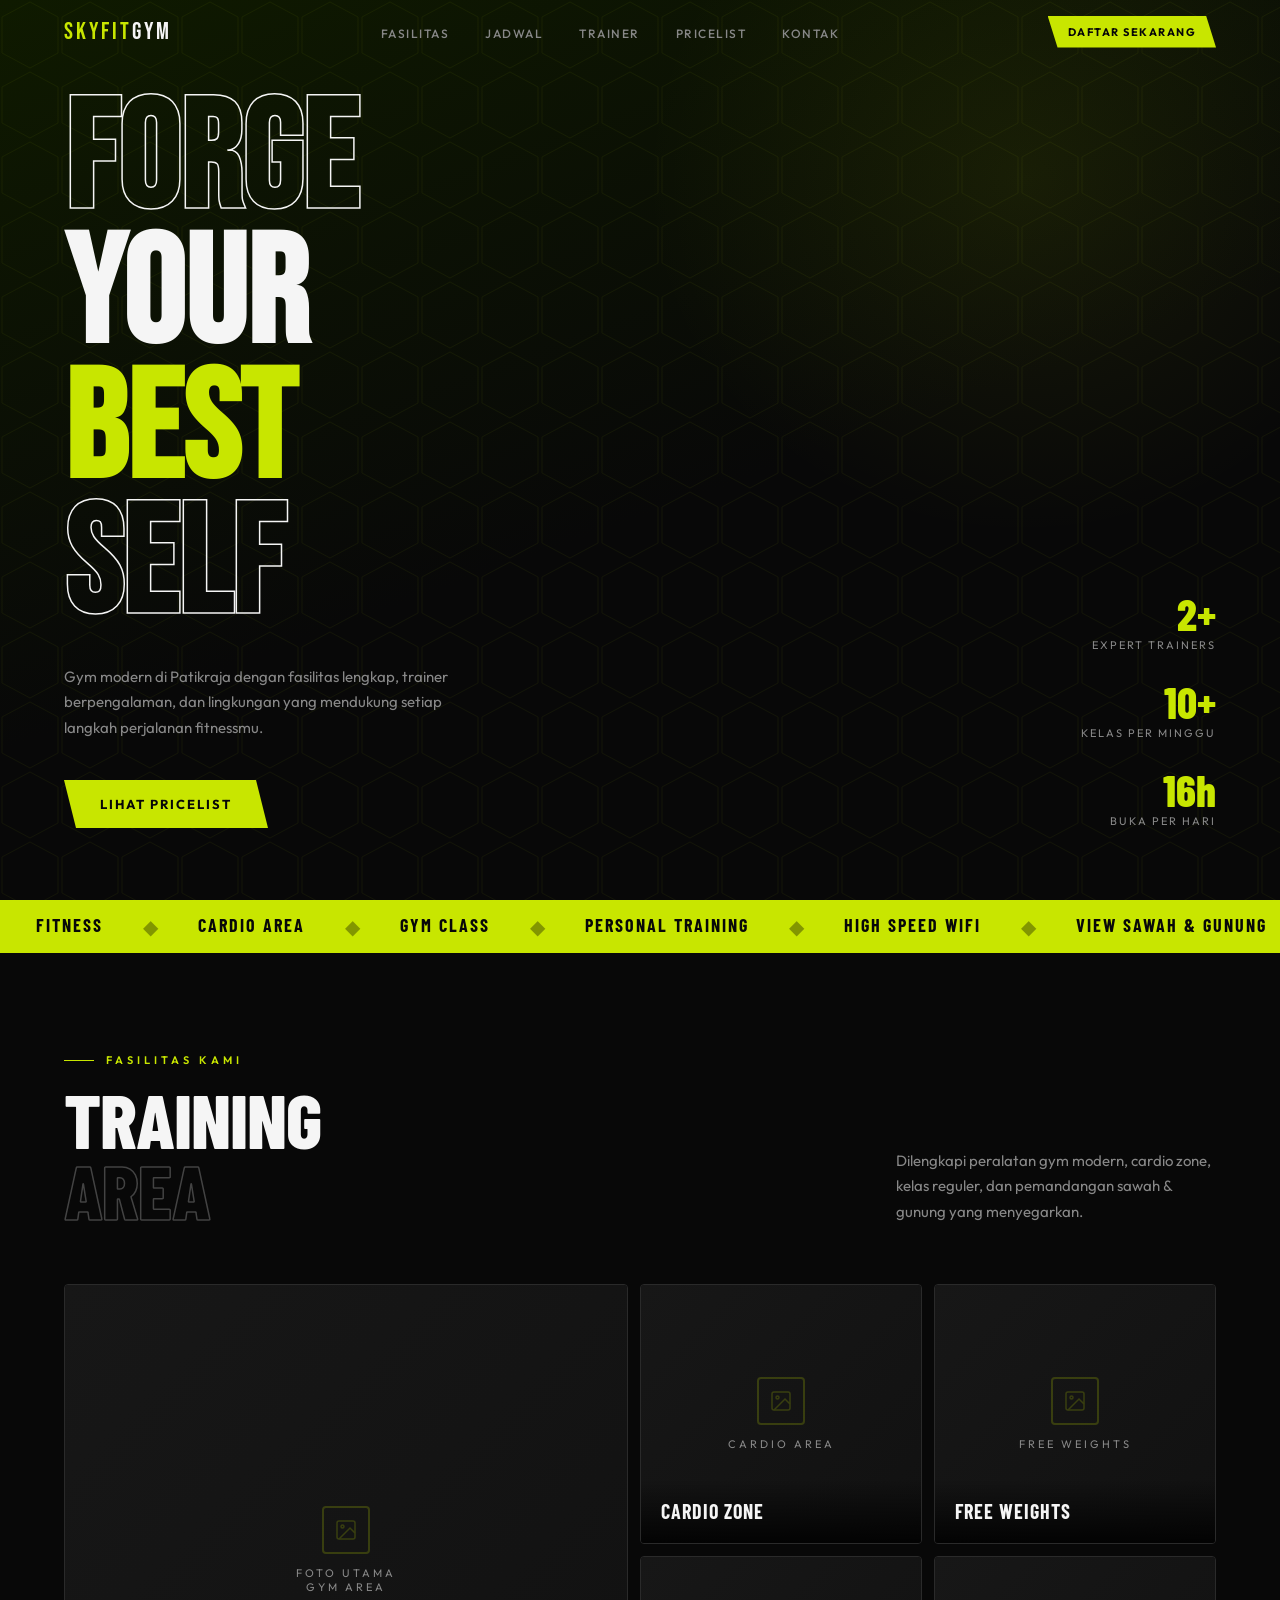
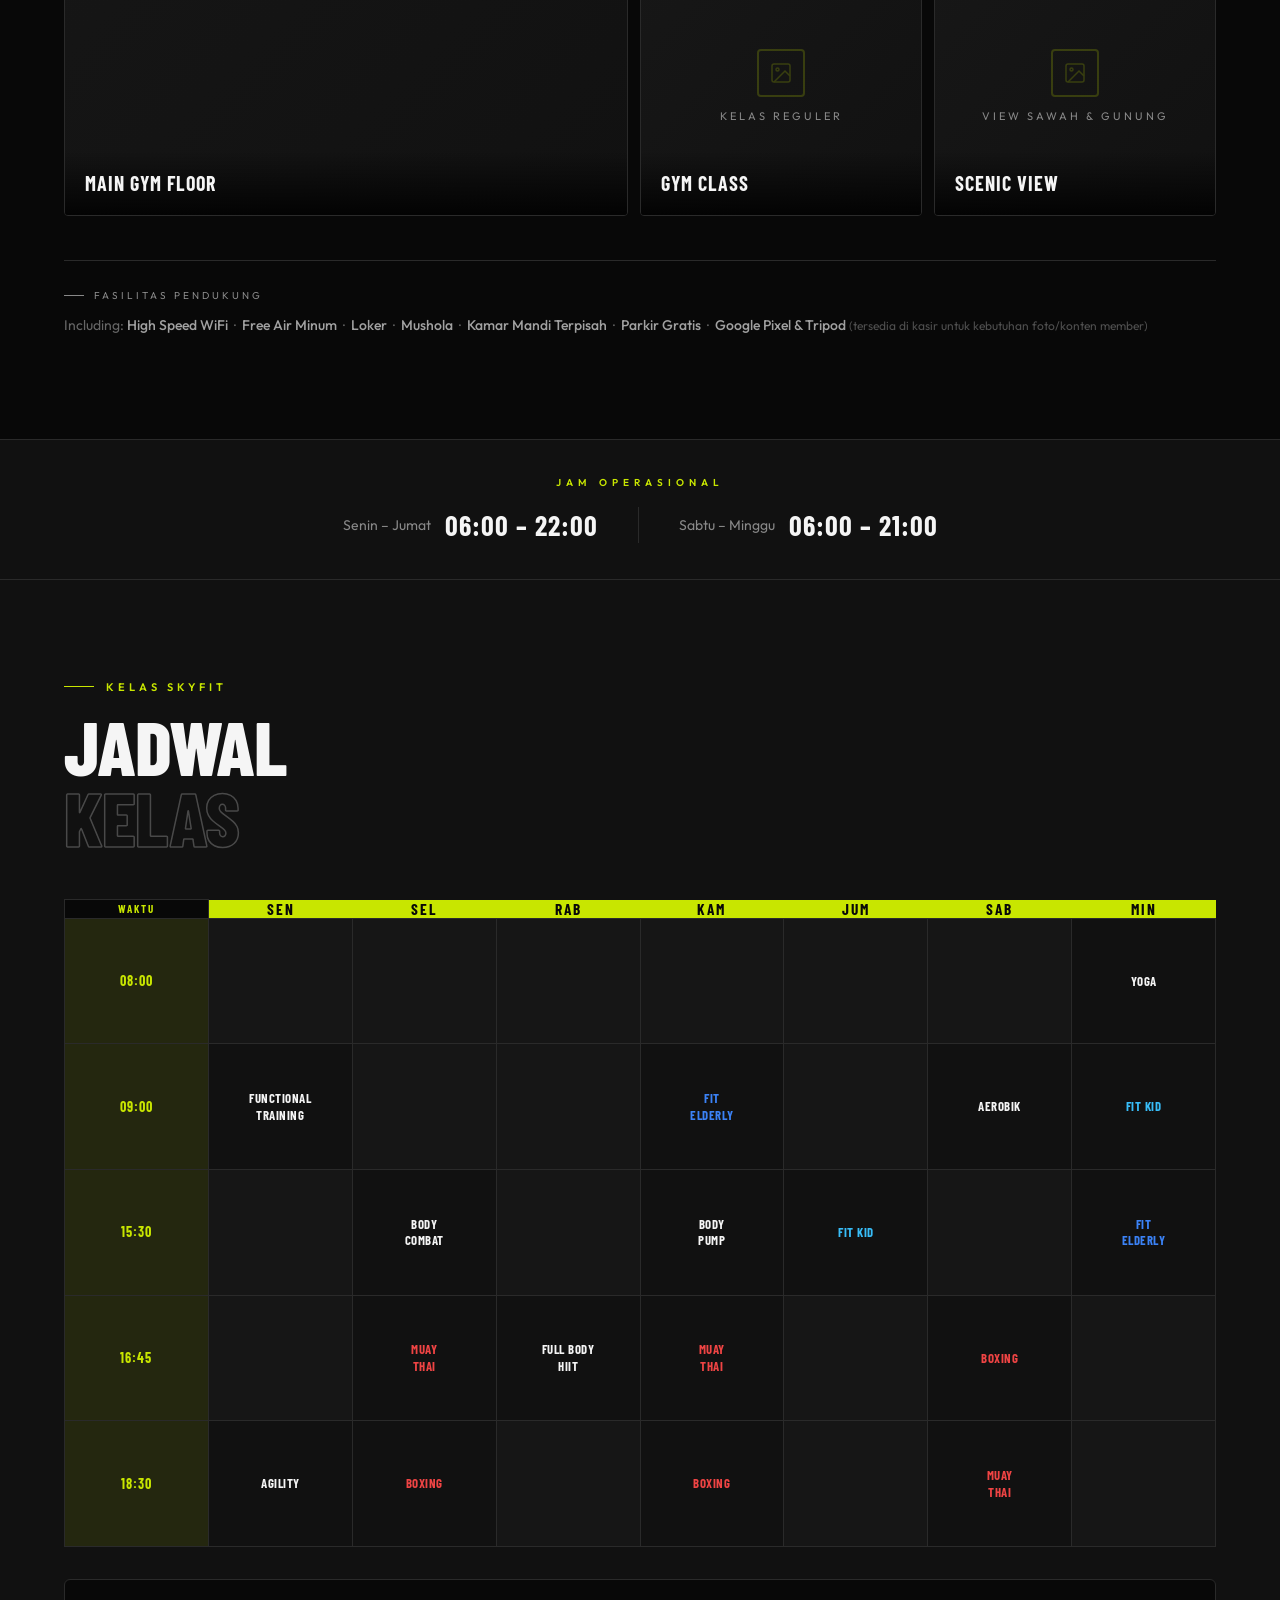
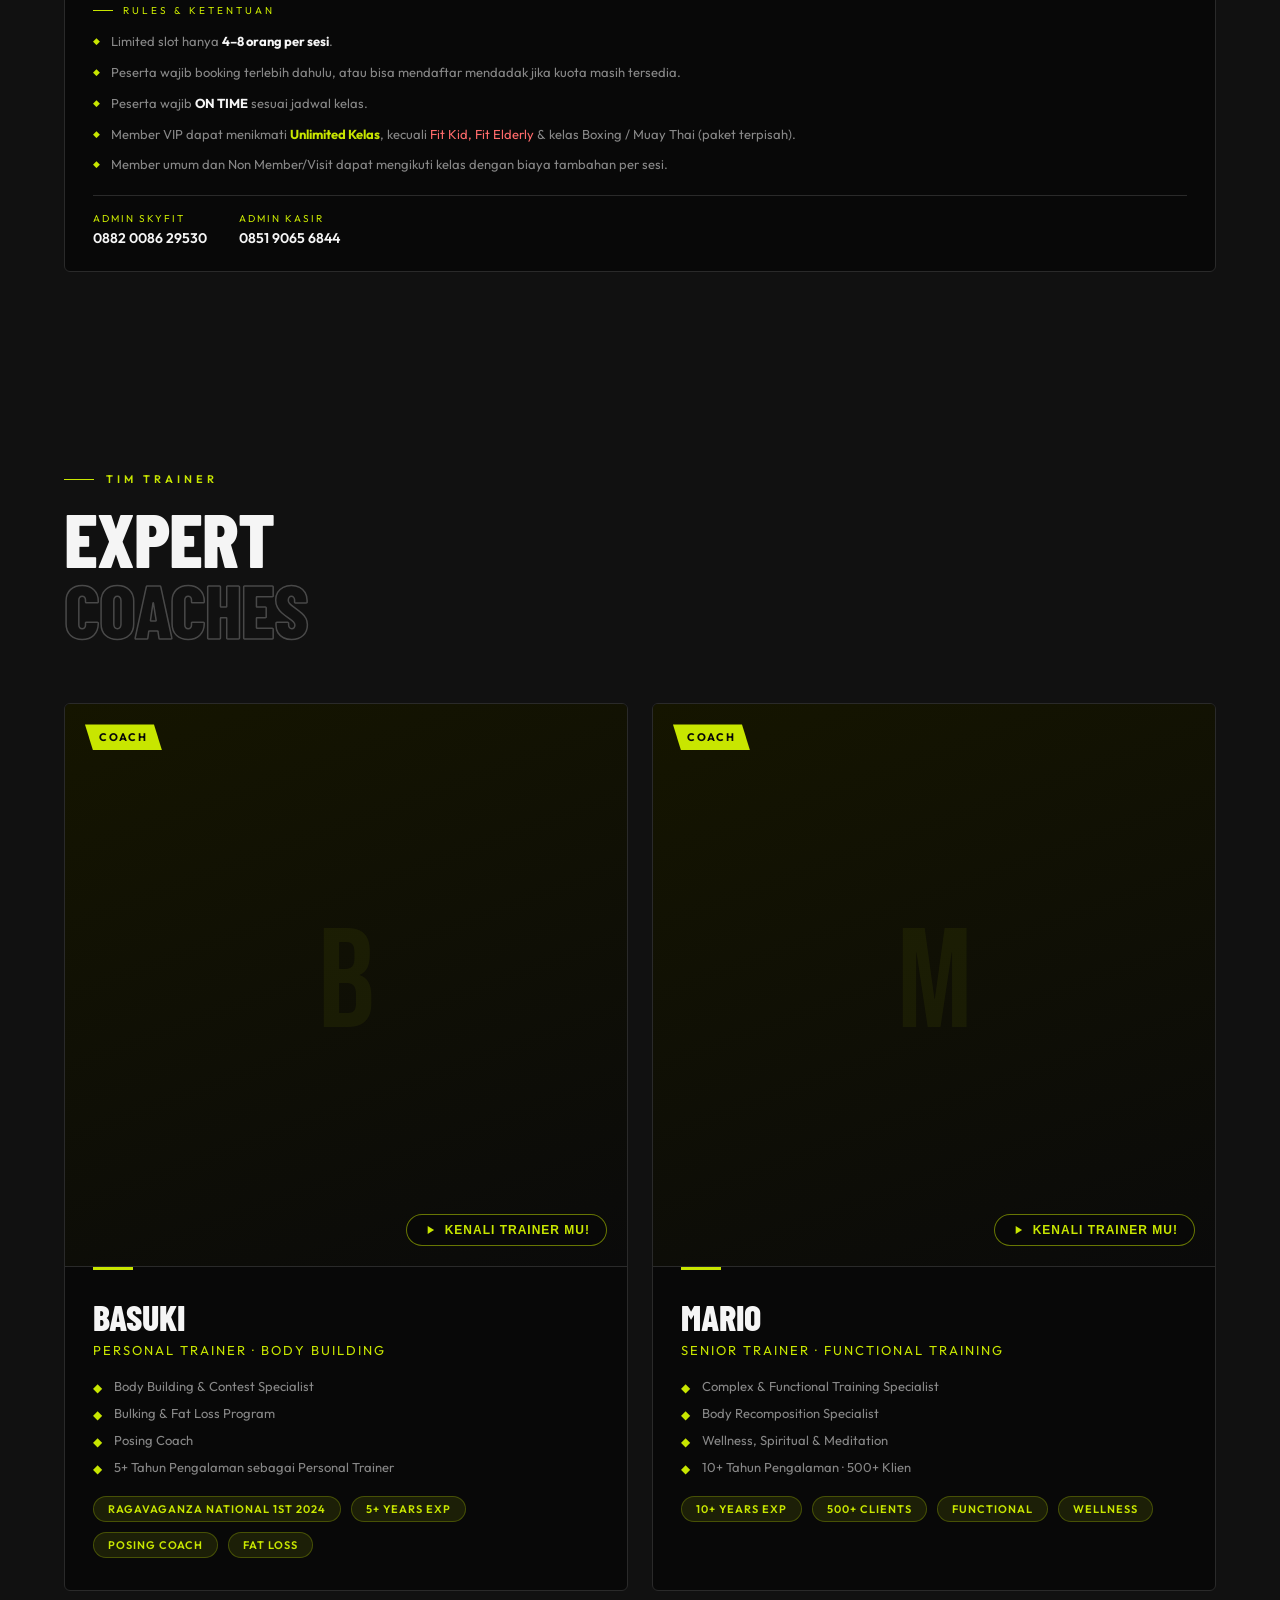
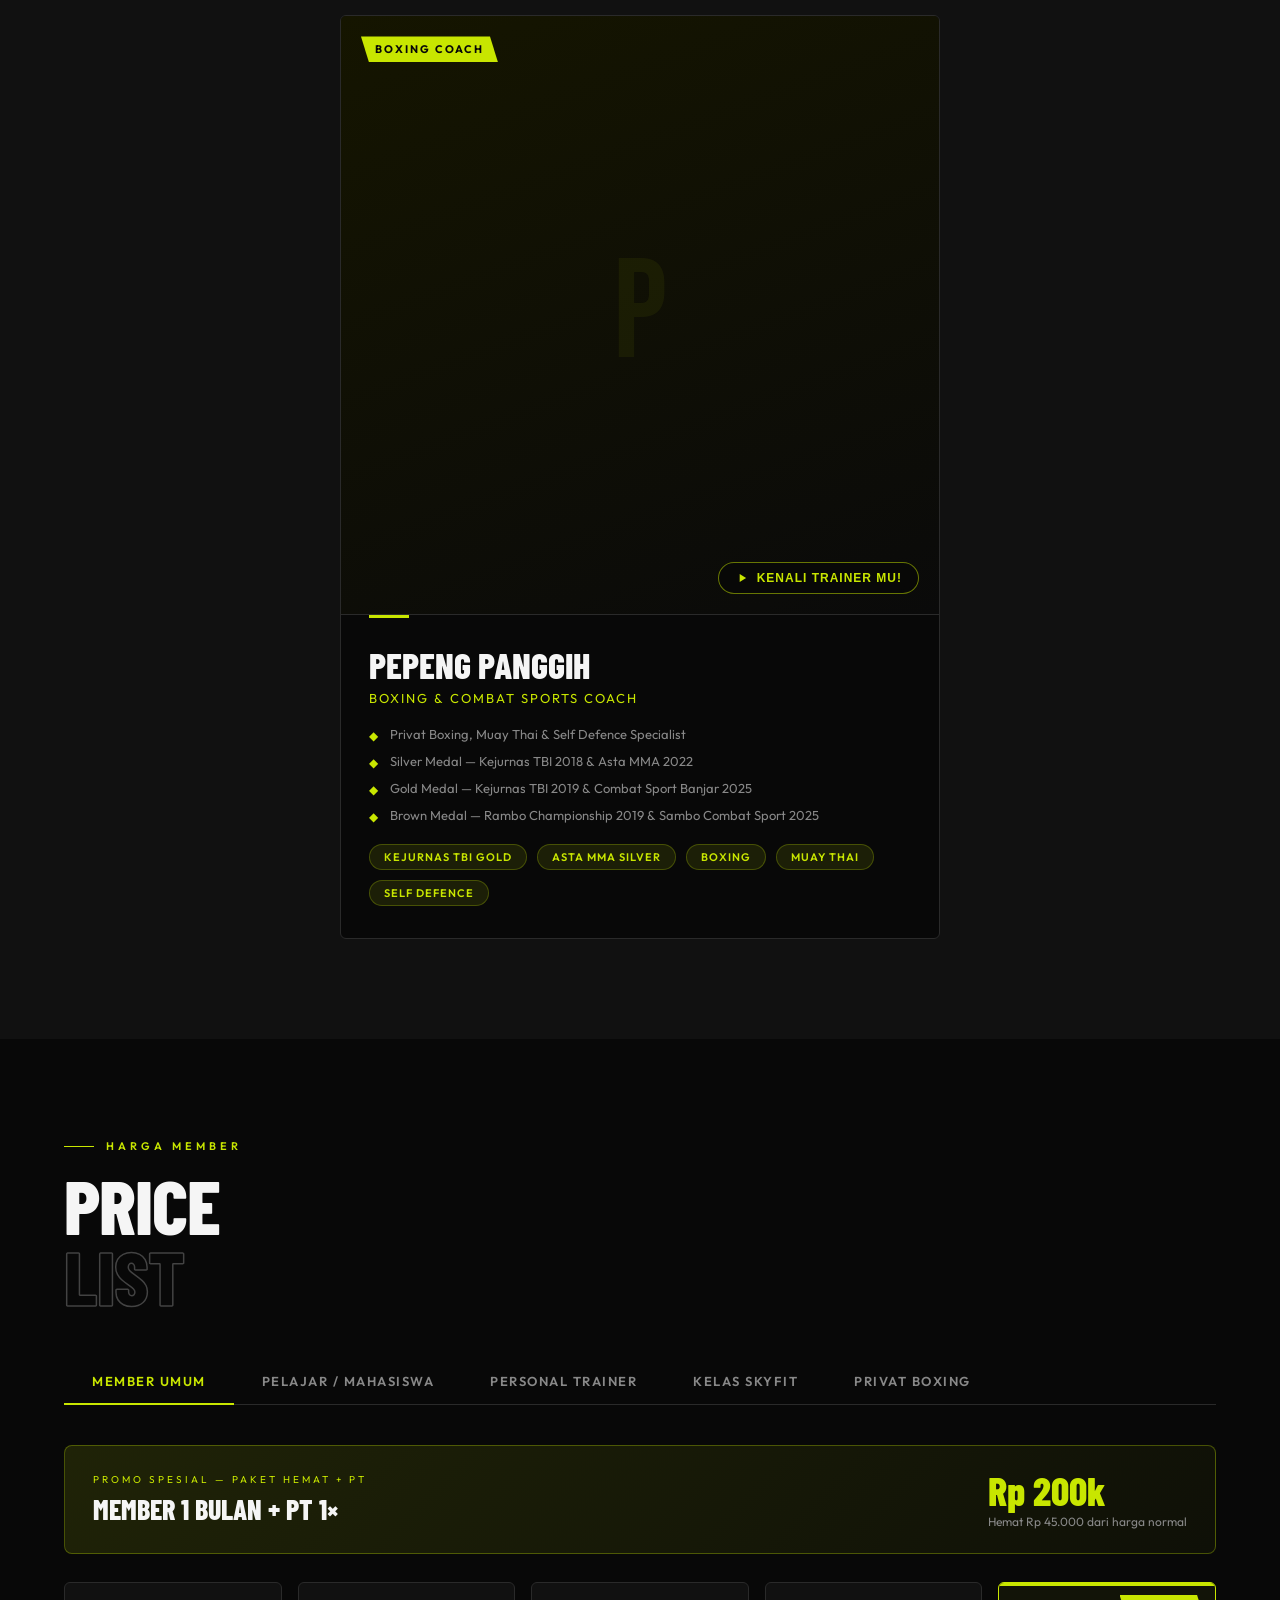
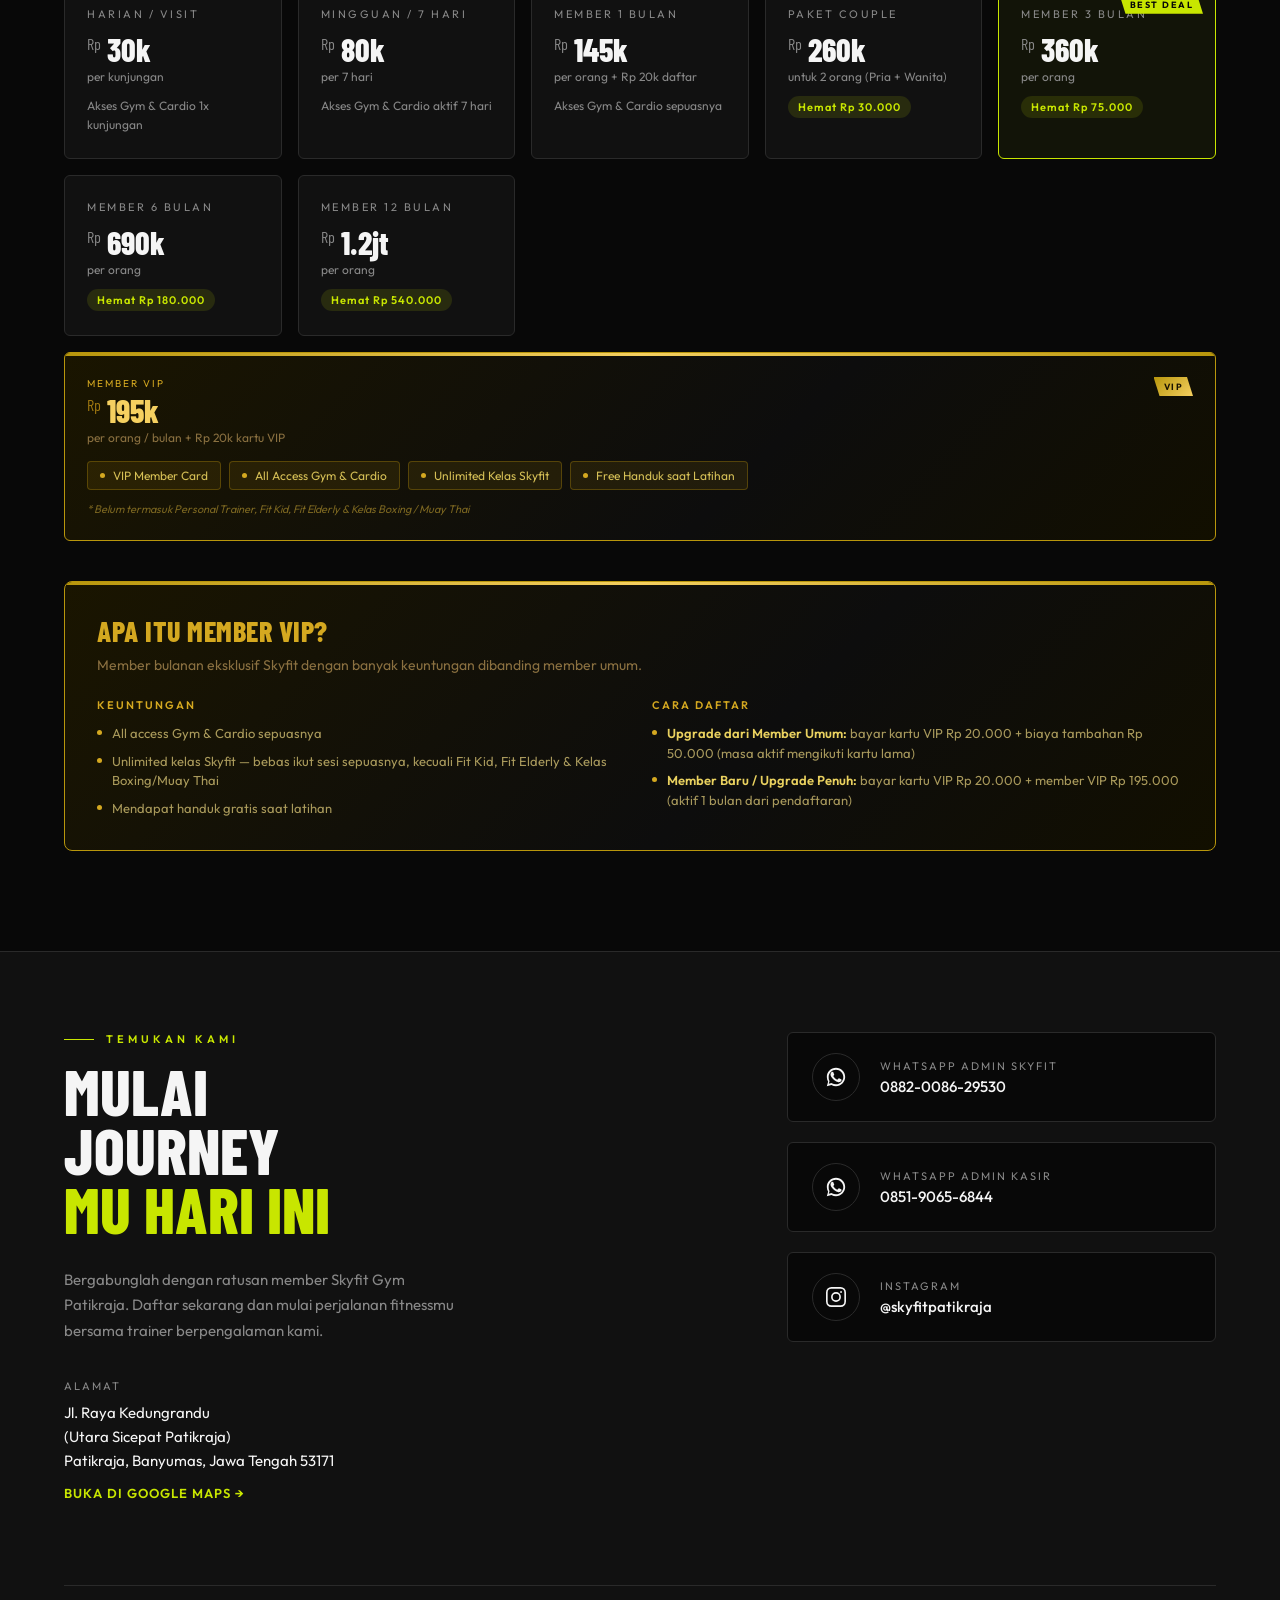
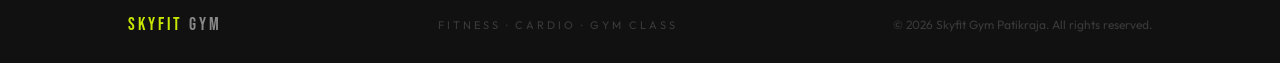
==== commit 7027d8da: "feat: implement global CSS stylesheet and remove redundant hero action button from index.html" ====
--- a/index.html
+++ b/index.html
@@ -33,7 +33,6 @@
   <p class="hero-sub reveal reveal-delay-2">Gym modern di Patikraja dengan fasilitas lengkap, trainer berpengalaman, dan lingkungan yang mendukung setiap langkah perjalanan fitnessmu.</p>
   <div class="hero-actions reveal reveal-delay-3">
     <a href="#pricelist" class="btn-primary">Lihat Pricelist</a>
-    <a href="#fasilitas" class="btn-ghost"><span class="arrow">↓</span>Jelajahi Gym</a>
   </div>
   <div class="hero-stats reveal reveal-delay-4">
     <div class="hero-stat"><div class="num">2+</div><div class="label">Expert Trainers</div></div>
--- a/css/style.css
+++ b/css/style.css
@@ -871,7 +871,8 @@
   .nav-links { display: none; }
 
   #hero {
-    padding: calc(64px + 36px) 6vw 10vw;
+    min-height: auto;
+    padding: calc(64px + 40px) 6vw 80px;
     justify-content: flex-start;
   }
   .hero-headline { padding-top: 0; font-size: clamp(60px, 18vw, 100px); margin-top: 0; }
@@ -886,11 +887,11 @@
   .facilities-desc { max-width: 100%; }
 
   .photo-grid {
-    grid-template-columns: 1fr;
-    grid-template-rows: 240px 180px 180px 180px 180px;
+    grid-template-columns: 1fr 1fr;
+    grid-template-rows: 240px 160px 160px;
     gap: 8px;
   }
-  .photo-cell.main-cell { grid-column: 1; grid-row: 1; }
+  .photo-cell.main-cell { grid-column: 1 / -1; grid-row: 1; }
   .photo-cell.thumb-cell { grid-row: auto; }
   .swap-hint { opacity: 0.6; }
 
@@ -948,7 +949,7 @@
   .coach-cards-grid { grid-template-columns: 1fr; }
   .boxing-profile { grid-template-columns: 1fr; gap: 20px; }
 
-  .contact-grid { grid-template-columns: 1fr; gap: 32px; }
+  .contact-grid { grid-template-columns: 1fr 1fr; gap: 24px; }
   .contact-title { font-size: clamp(36px, 10vw, 56px); }
 
   .hours-strip { padding: 28px 5vw; gap: 12px; }
@@ -964,9 +965,16 @@
   .hero-headline { font-size: clamp(52px, 20vw, 80px); }
   .hero-sub { font-size: 13px; margin: 14px 0 24px; }
 
-  .photo-grid { grid-template-rows: 200px 160px 160px 160px 160px; }
-
-  .pricing-grid { grid-template-columns: 1fr; }
+  .photo-grid { grid-template-rows: 200px 140px 140px; }
+
+  .pricing-grid { grid-template-columns: 1fr 1fr; gap: 8px; }
+  .price-card { padding: 14px 12px; }
+  .price-type { font-size: 9px; letter-spacing: 1.5px; margin-bottom: 8px; }
+  .price-amount { font-size: 24px; }
+  .price-amount .currency { font-size: 12px; }
+  .price-per { font-size: 10px; margin-top: 4px; line-height: 1.3; }
+  .price-desc { font-size: 10px; margin-top: 8px; }
+  .price-savings { font-size: 9px; padding: 4px 8px; margin-top: 8px; }
   .kelas-grid { grid-template-columns: 1fr; }
 
   .promo-banner { flex-direction: column; align-items: flex-start; gap: 12px; }
@@ -977,4 +985,15 @@
   .trainer-name { font-size: 28px; }
 
   .boxing-profile { padding: 20px; }
+
+  .contact-grid { grid-template-columns: 1fr 1fr; gap: 12px; }
+  .contact-links { justify-content: flex-end; gap: 8px; }
+  .contact-link { padding: 8px 10px; gap: 8px; border-radius: 4px; }
+  .contact-icon { width: 28px; height: 28px; }
+  .contact-icon svg { width: 14px; height: 14px; }
+  .contact-info-label { font-size: 8px; letter-spacing: 1px; margin-bottom: 2px; }
+  .contact-info-value { font-size: 10px; }
+  .contact-title { font-size: 28px; margin-bottom: 16px; }
+  .contact-desc { font-size: 11px; }
+  .address-block .adr-text { font-size: 11px; }
 }
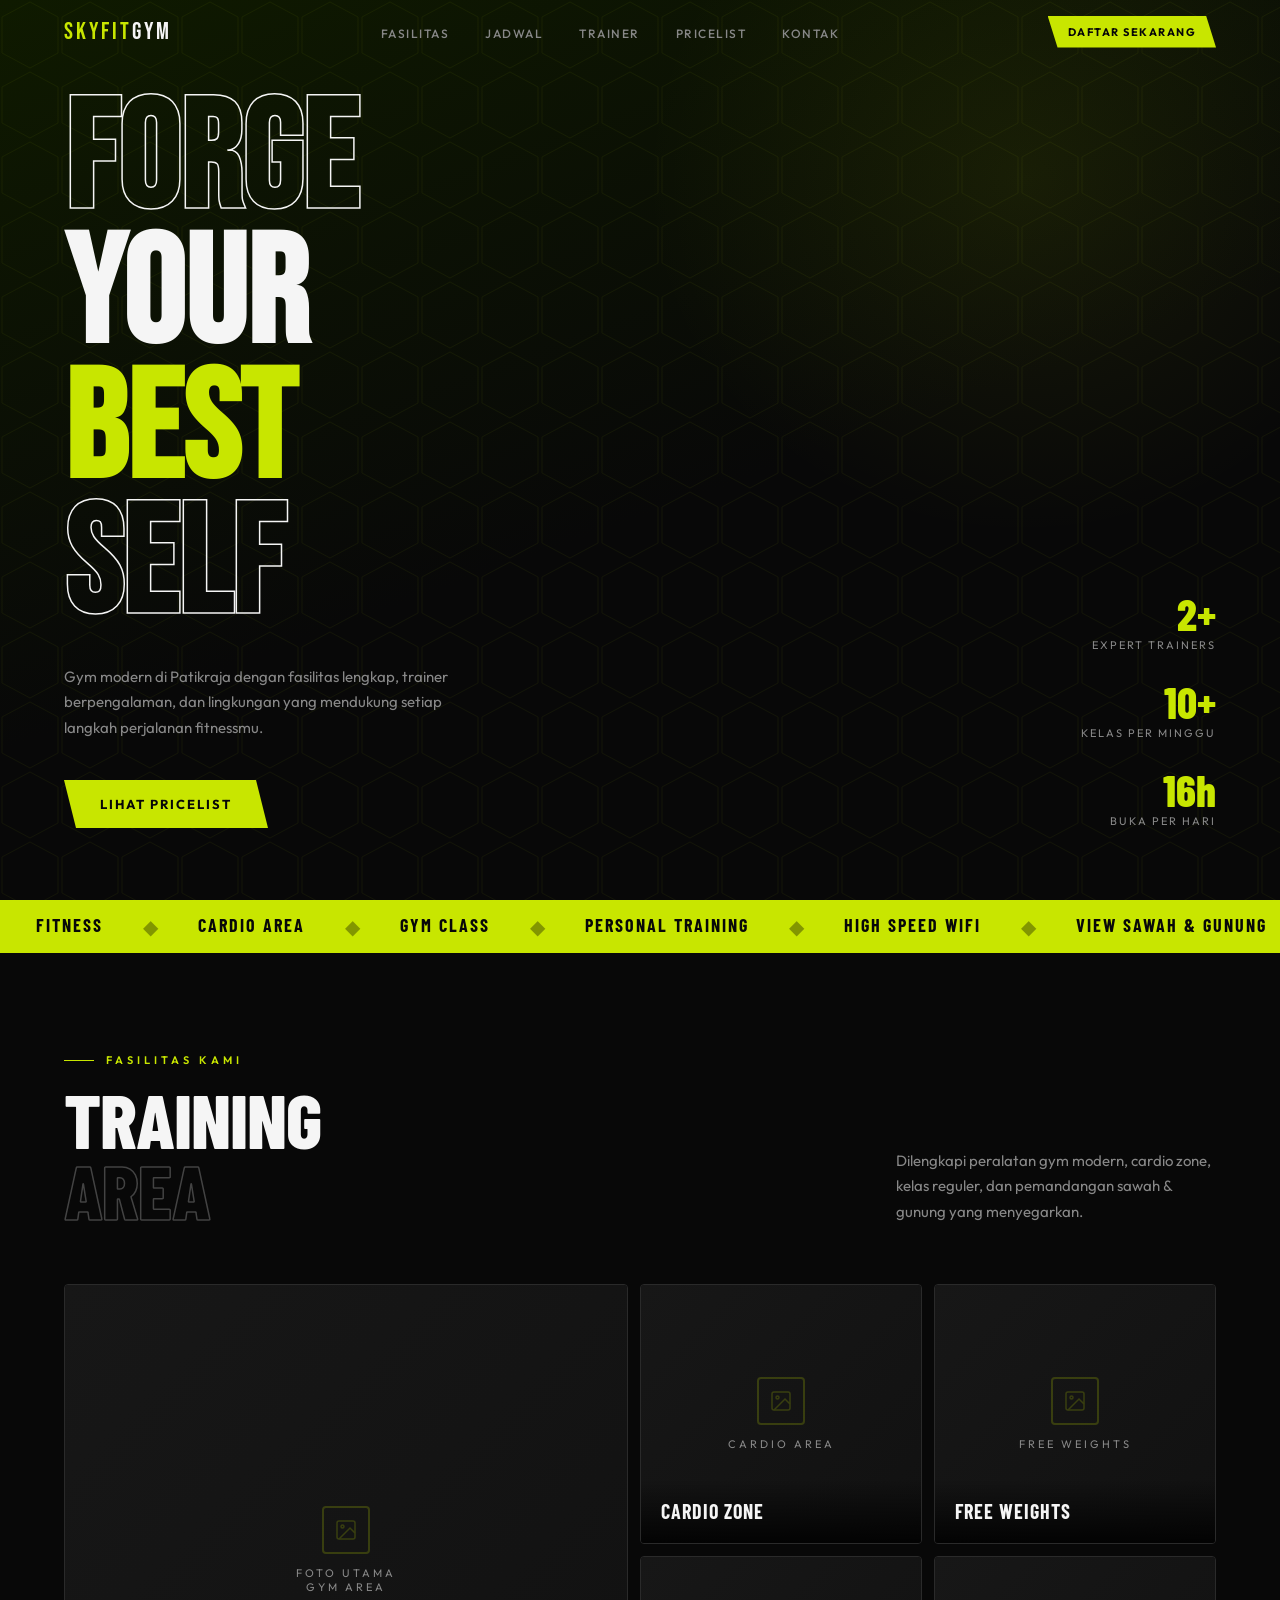
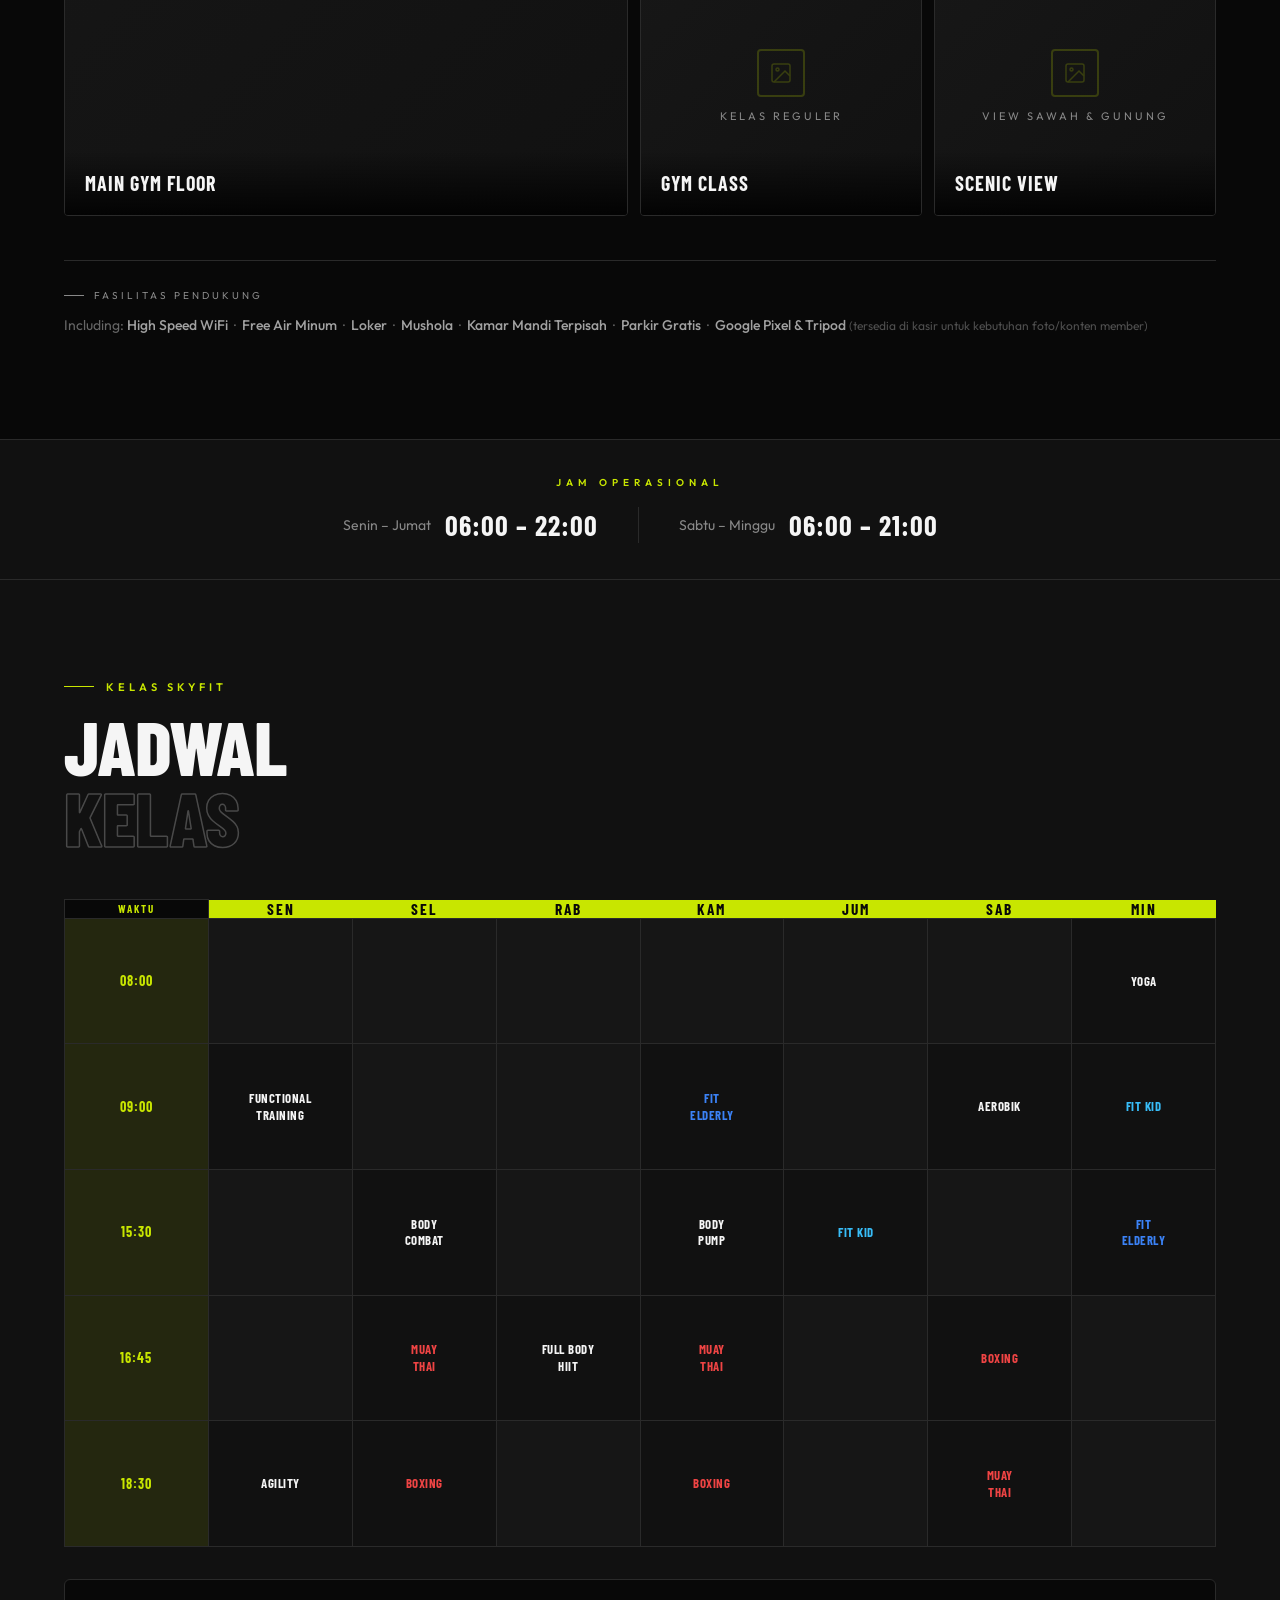
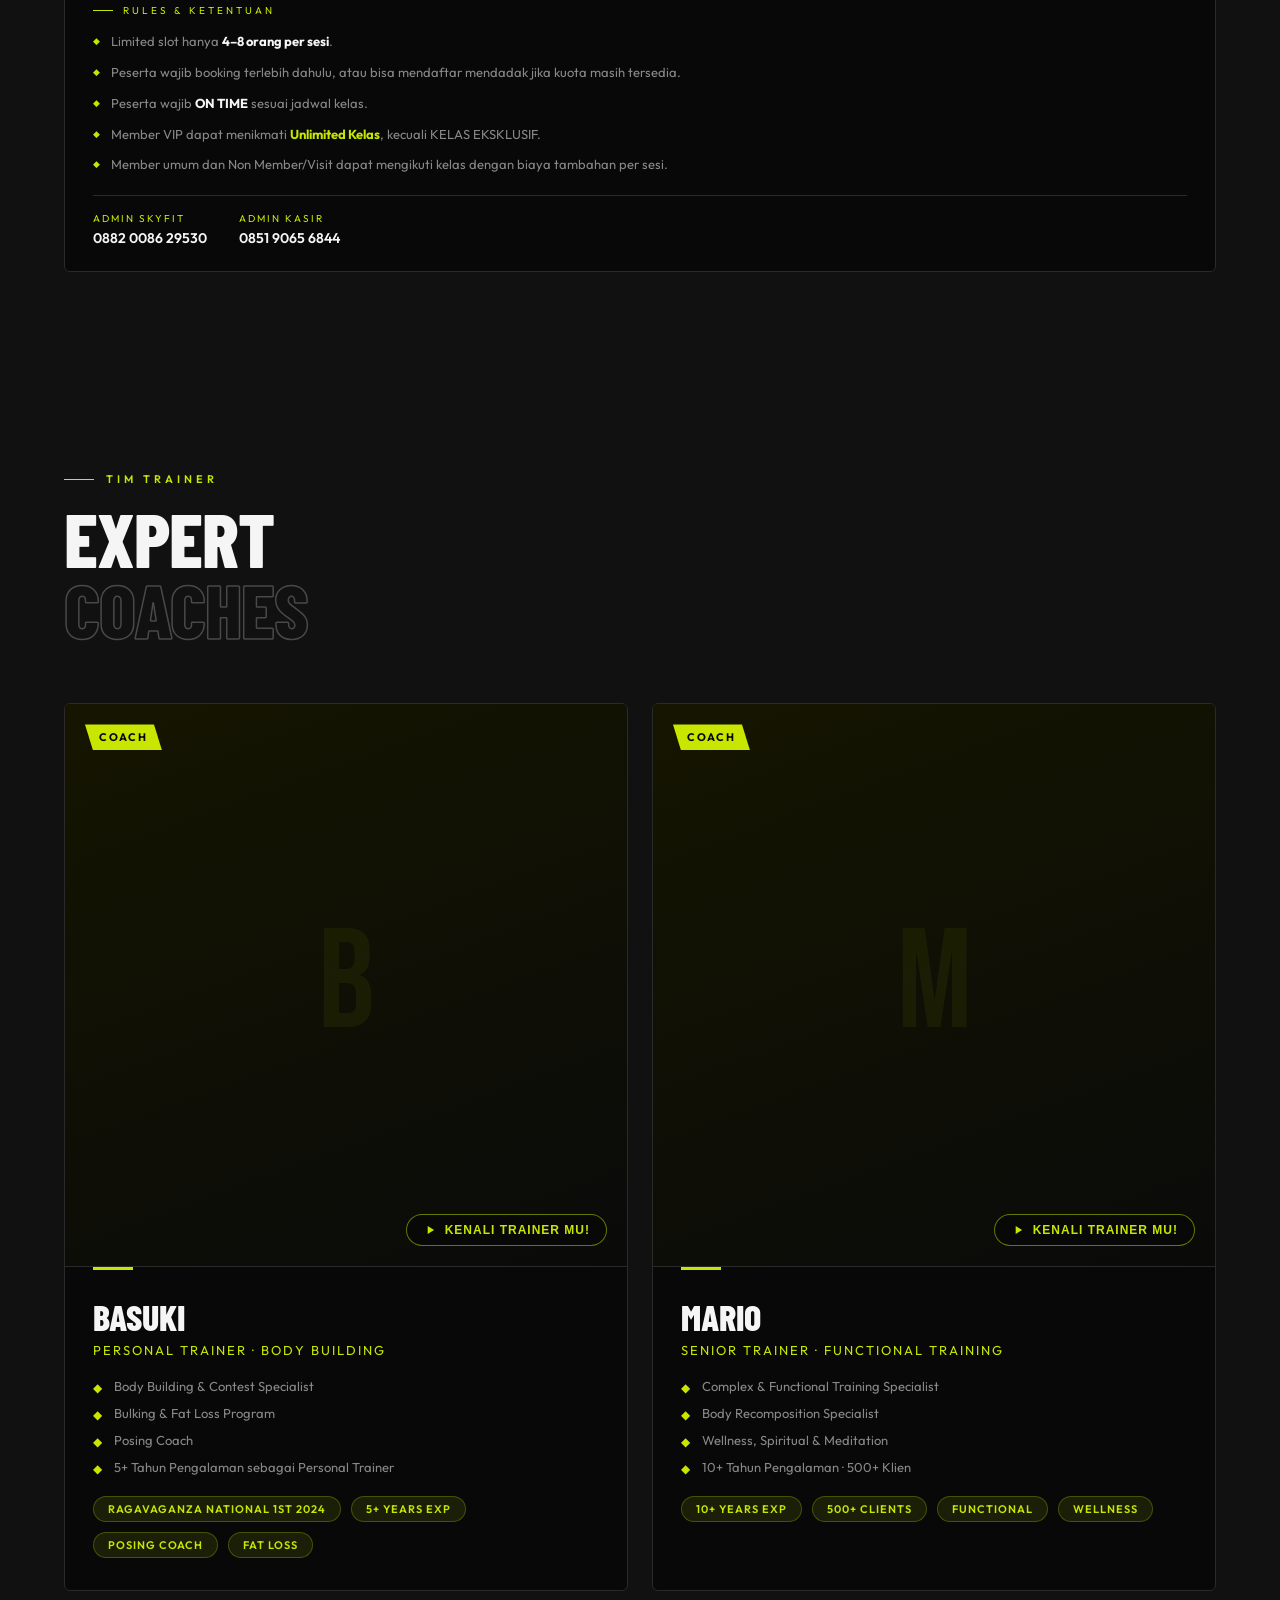
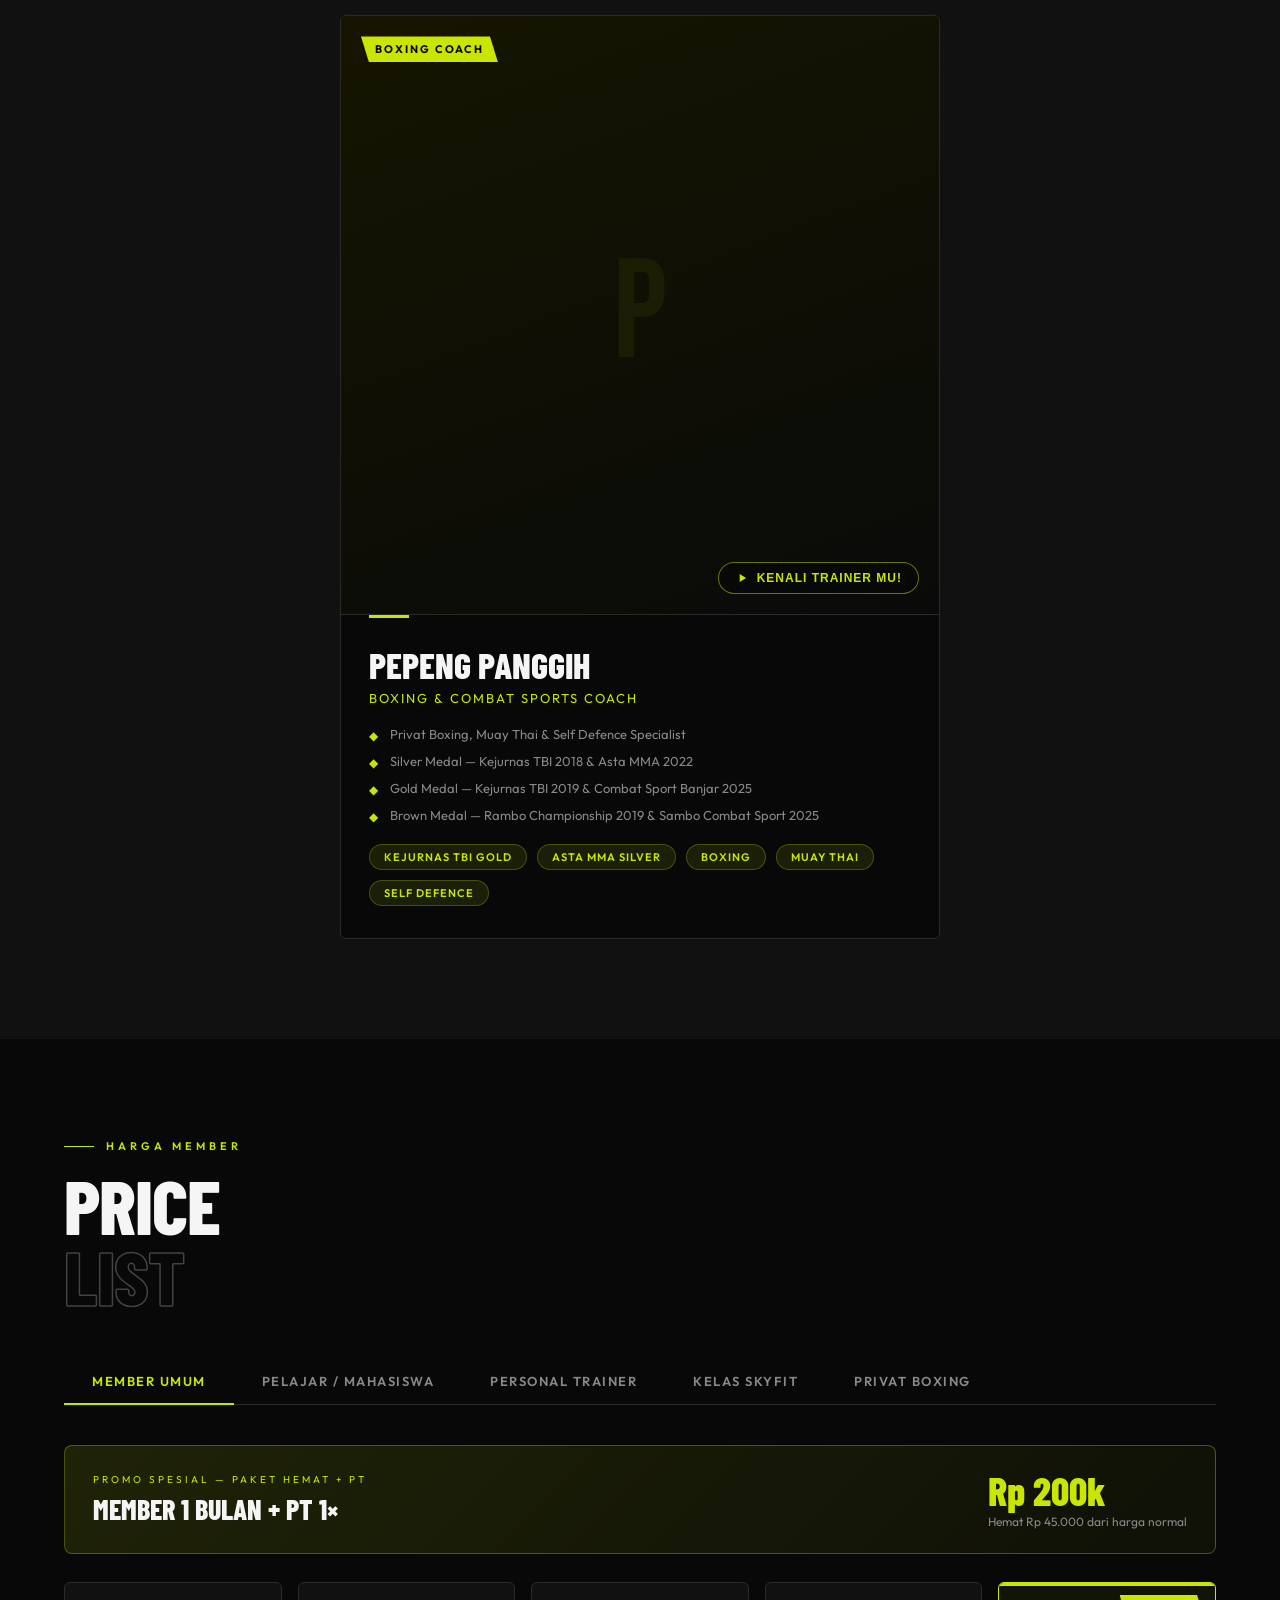
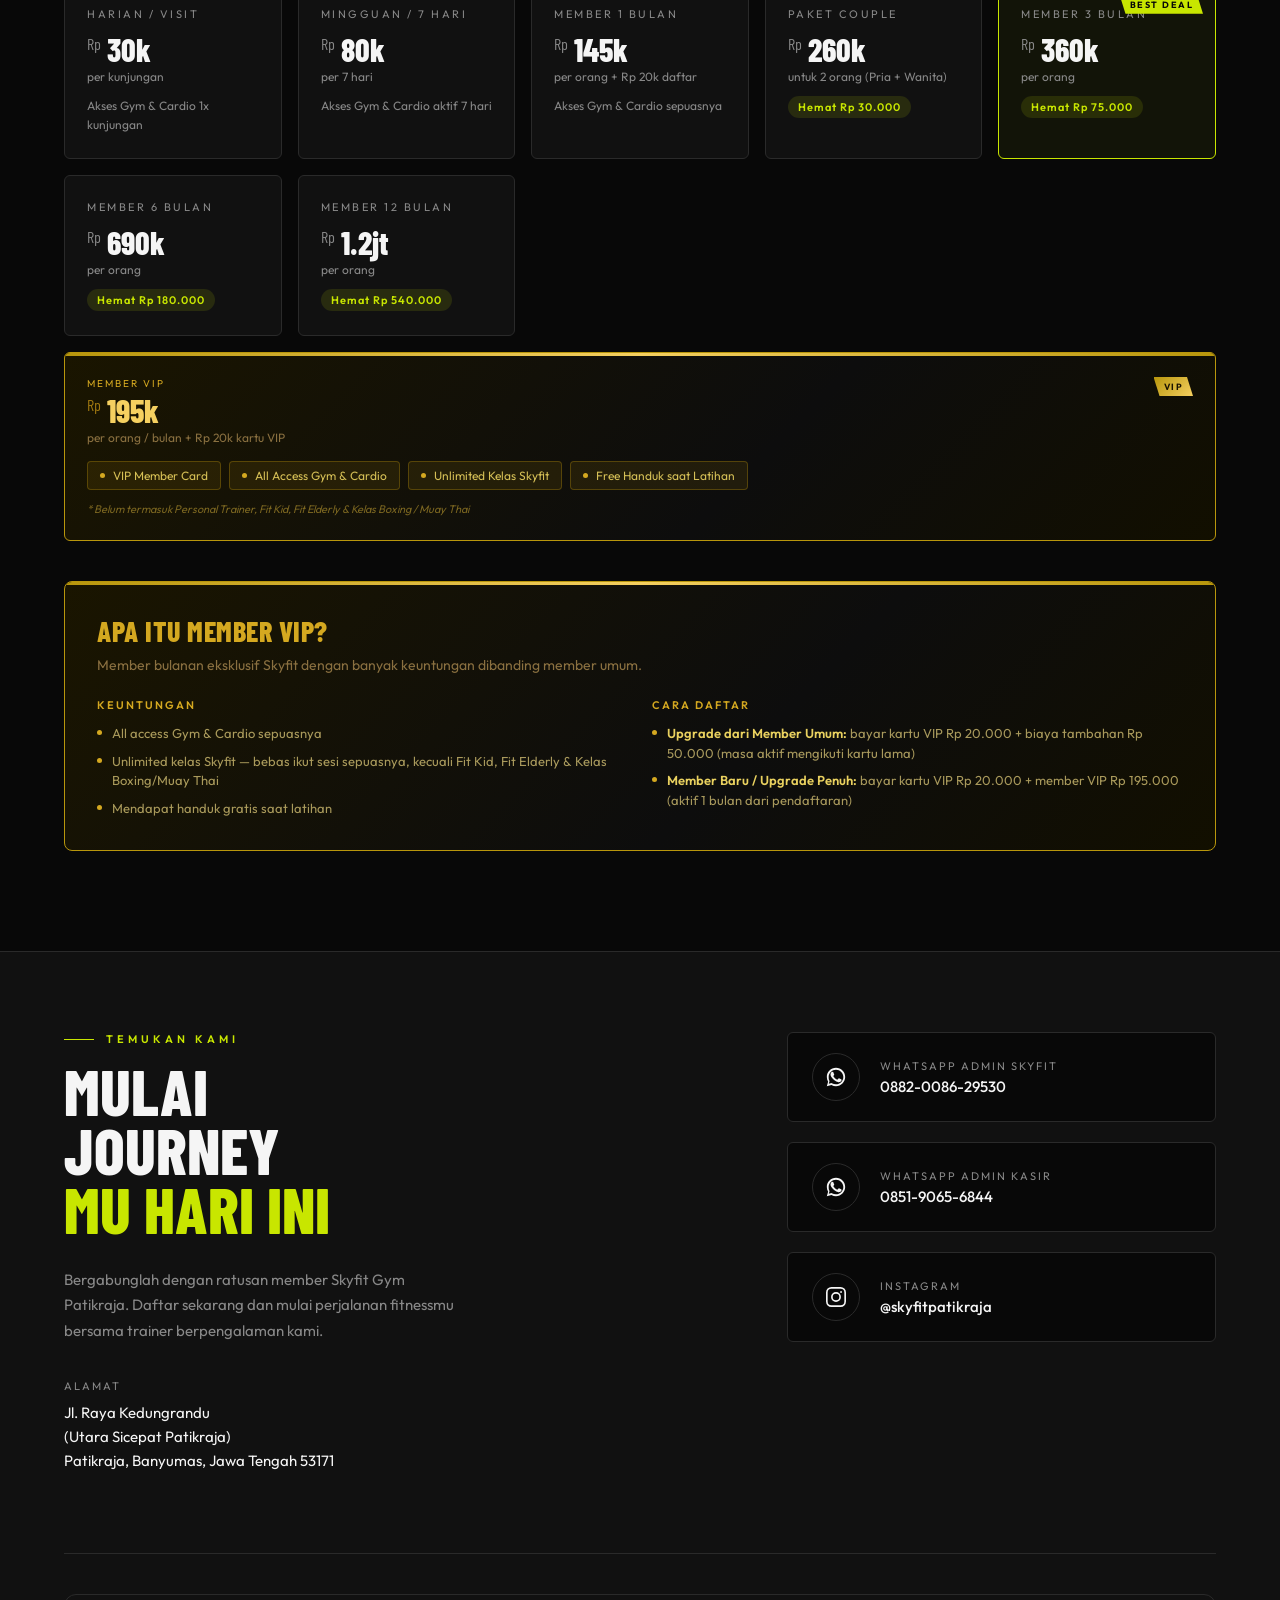
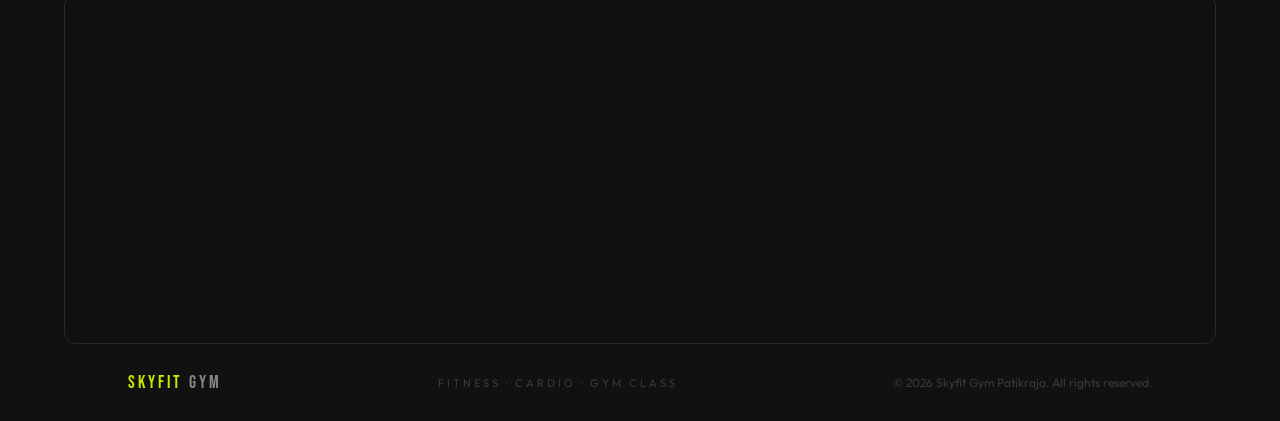
==== commit b787b1cd: "update: perbaiki teks jadwal kelas dan menambahkan frame google maps" ====
--- a/index.html
+++ b/index.html
@@ -234,7 +234,7 @@
       <li>Limited slot hanya <strong class="text-white">4–8 orang per sesi</strong>.</li>
       <li>Peserta wajib booking terlebih dahulu, atau bisa mendaftar mendadak jika kuota masih tersedia.</li>
       <li>Peserta wajib <strong class="text-white">ON TIME</strong> sesuai jadwal kelas.</li>
-      <li>Member VIP dapat menikmati <strong class="text-lime">Unlimited Kelas</strong>, kecuali <span class="text-red">Fit Kid, Fit Elderly</span> &amp; kelas Boxing / Muay Thai (paket terpisah).</li>
+      <li>Member VIP dapat menikmati <strong class="text-lime">Unlimited Kelas</strong>, kecuali KELAS EKSKLUSIF.</li>
       <li>Member umum dan Non Member/Visit dapat mengikuti kelas dengan biaya tambahan per sesi.</li>
     </ul>
     <div class="rules-contact">
@@ -623,7 +623,6 @@
           Jl. Raya Kedungrandu<br>
           (Utara Sicepat Patikraja)<br>
           Patikraja, Banyumas, Jawa Tengah 53171<br>
-          <a href="https://www.google.com/maps/place/SKYFIT+GYM+%26+VIEW/@-7.4783131,109.2208349,17z/data=!3m1!4b1!4m6!3m5!1s0x2e655d90eb7742fd:0x26b57c2e877bd8be!8m2!3d-7.4783131!4d109.2208349!16s%2Fg%2F11w3xp881b?entry=ttu&g_ep=EgoyMDI2MDQxMy4wIKXMDSoASAFQAw%3D%3D" target="_blank">Buka di Google Maps →</a>
         </div>
       </div>
     </div>
@@ -669,6 +668,10 @@
     </div>
   </div>
 
+  <div class="map-wrapper reveal reveal-delay-2" style="margin-top: 40px; border-radius: 12px; overflow: hidden; border: 1px solid var(--border); height: 350px; background: var(--card);">
+    <iframe src="https://maps.google.com/maps?q=SKYFIT+GYM+%26+VIEW,+Patikraja,+Banyumas&t=&z=16&ie=UTF8&iwloc=&output=embed" width="100%" height="100%" style="border:0;" allowfullscreen="" loading="lazy"></iframe>
+  </div>
+
   <footer>
     <div class="footer-brand"><span>SKYFIT</span> GYM</div>
     <div class="footer-tagline">Fitness · Cardio · Gym Class</div>
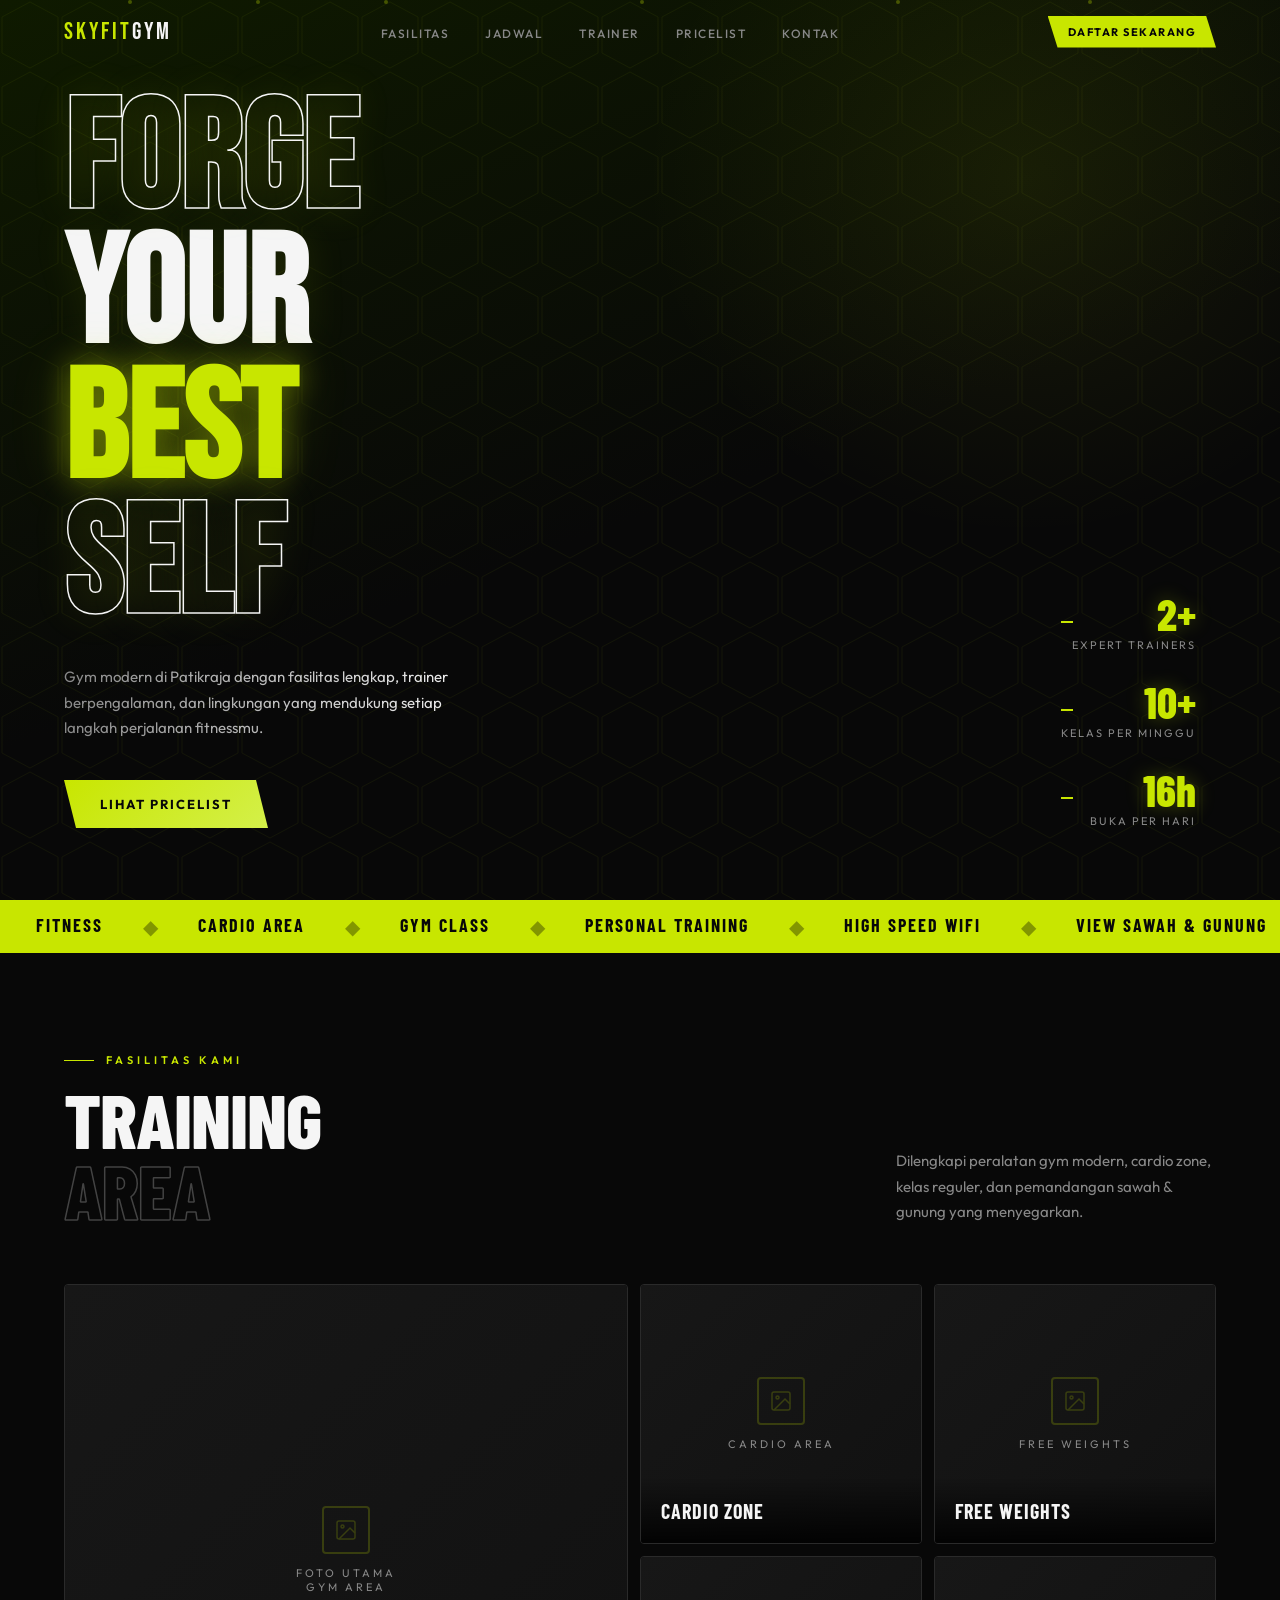
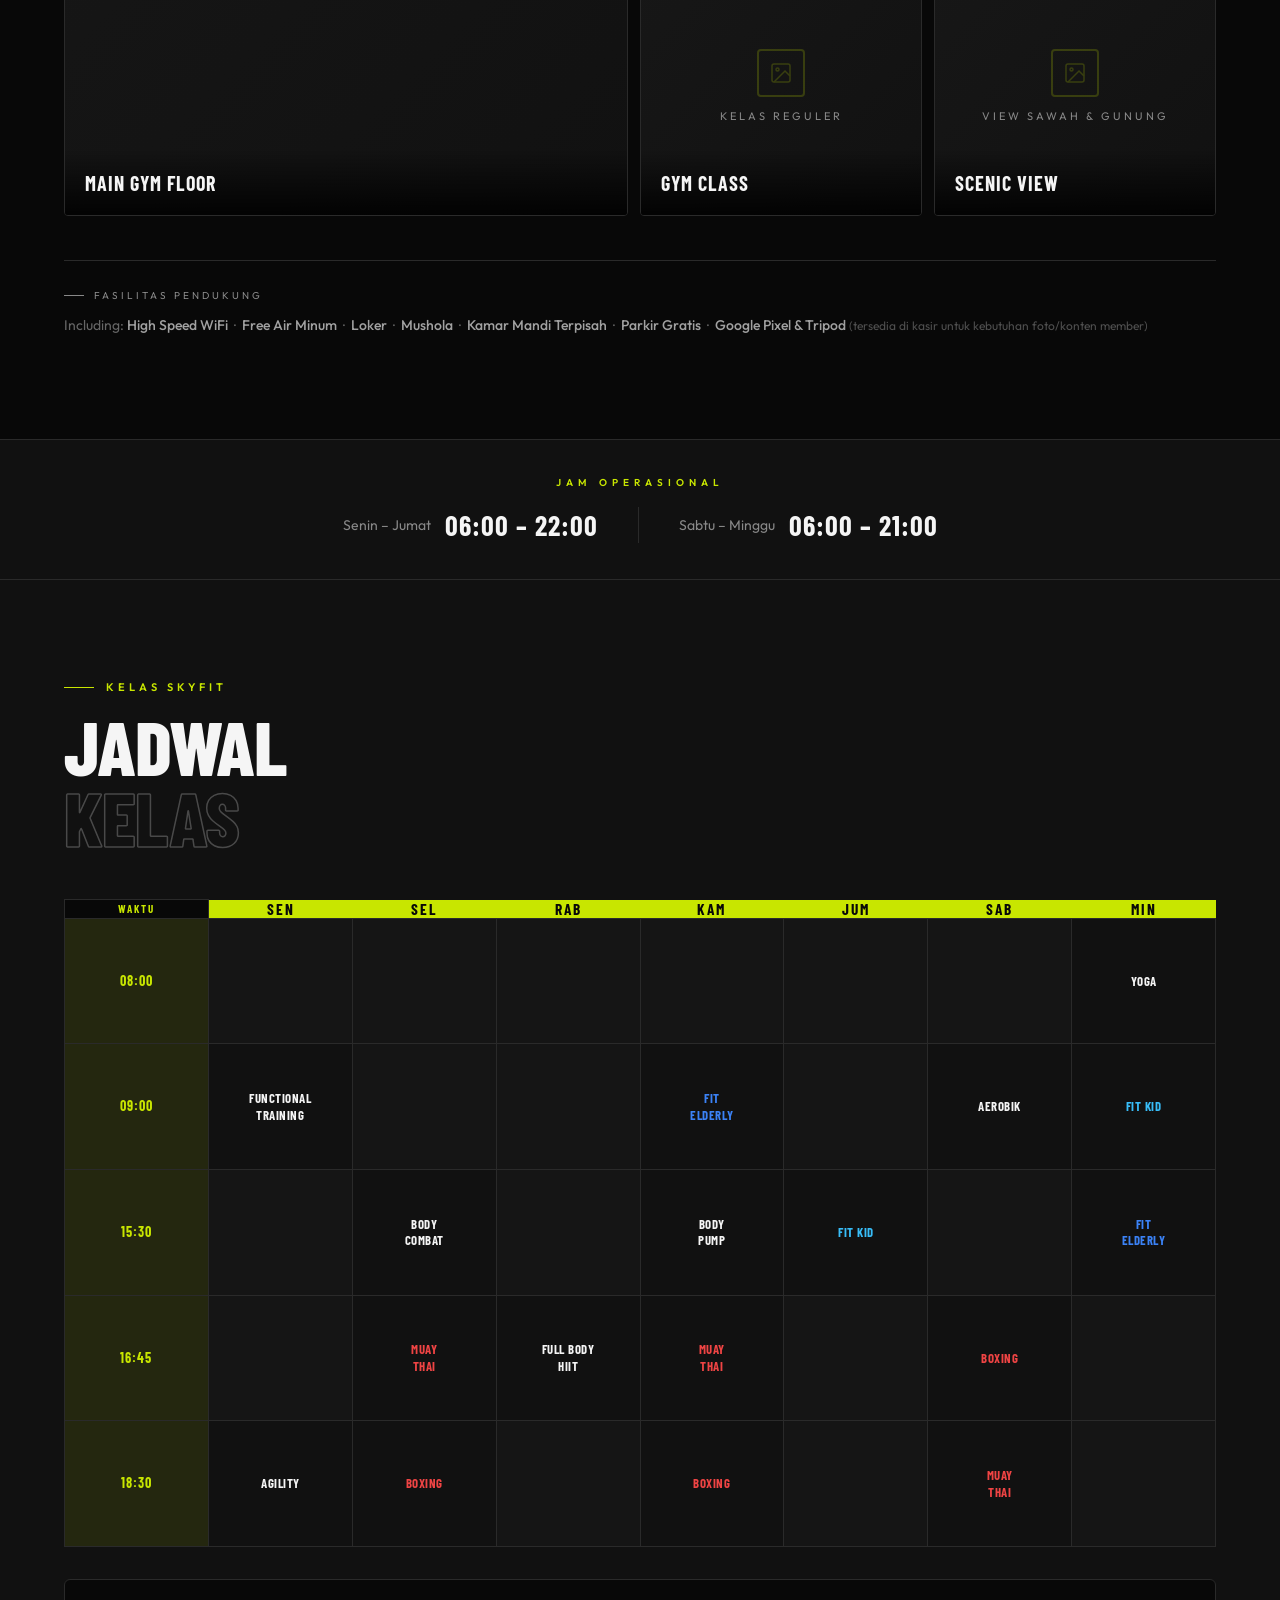
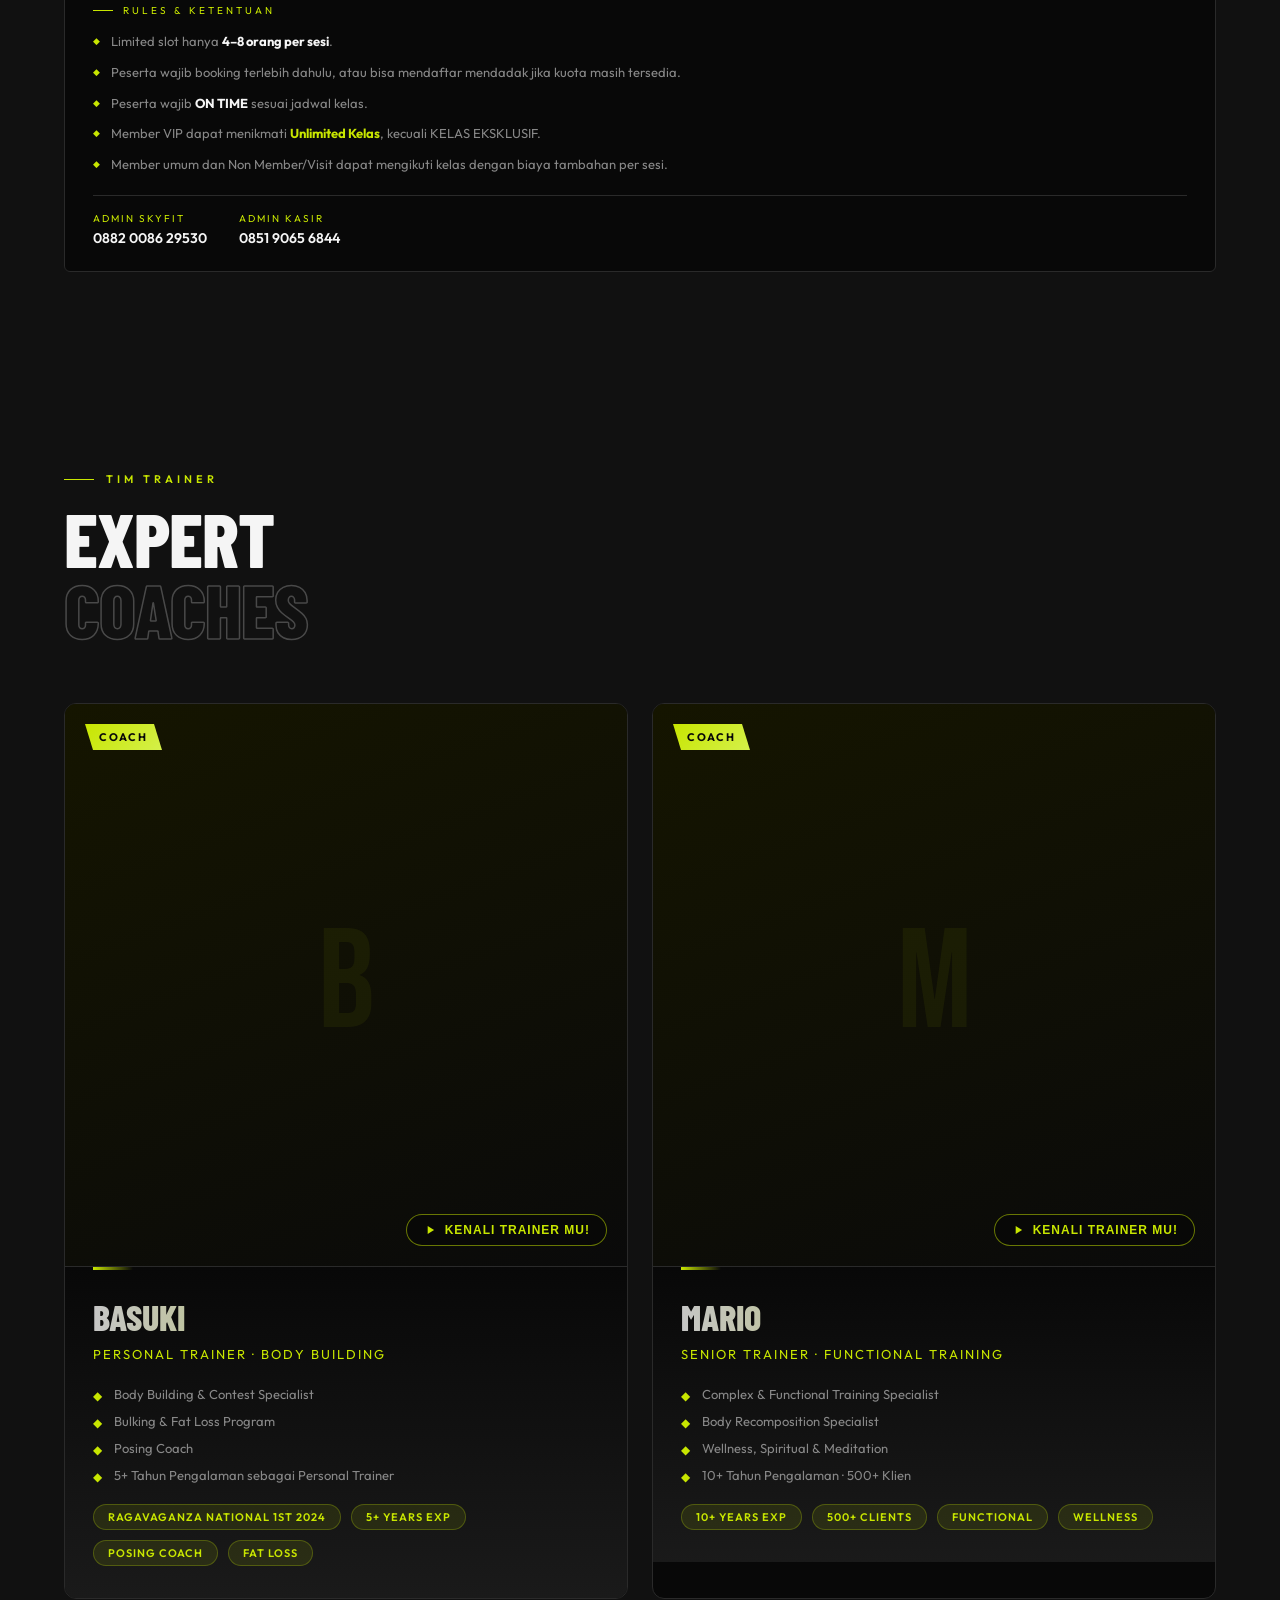
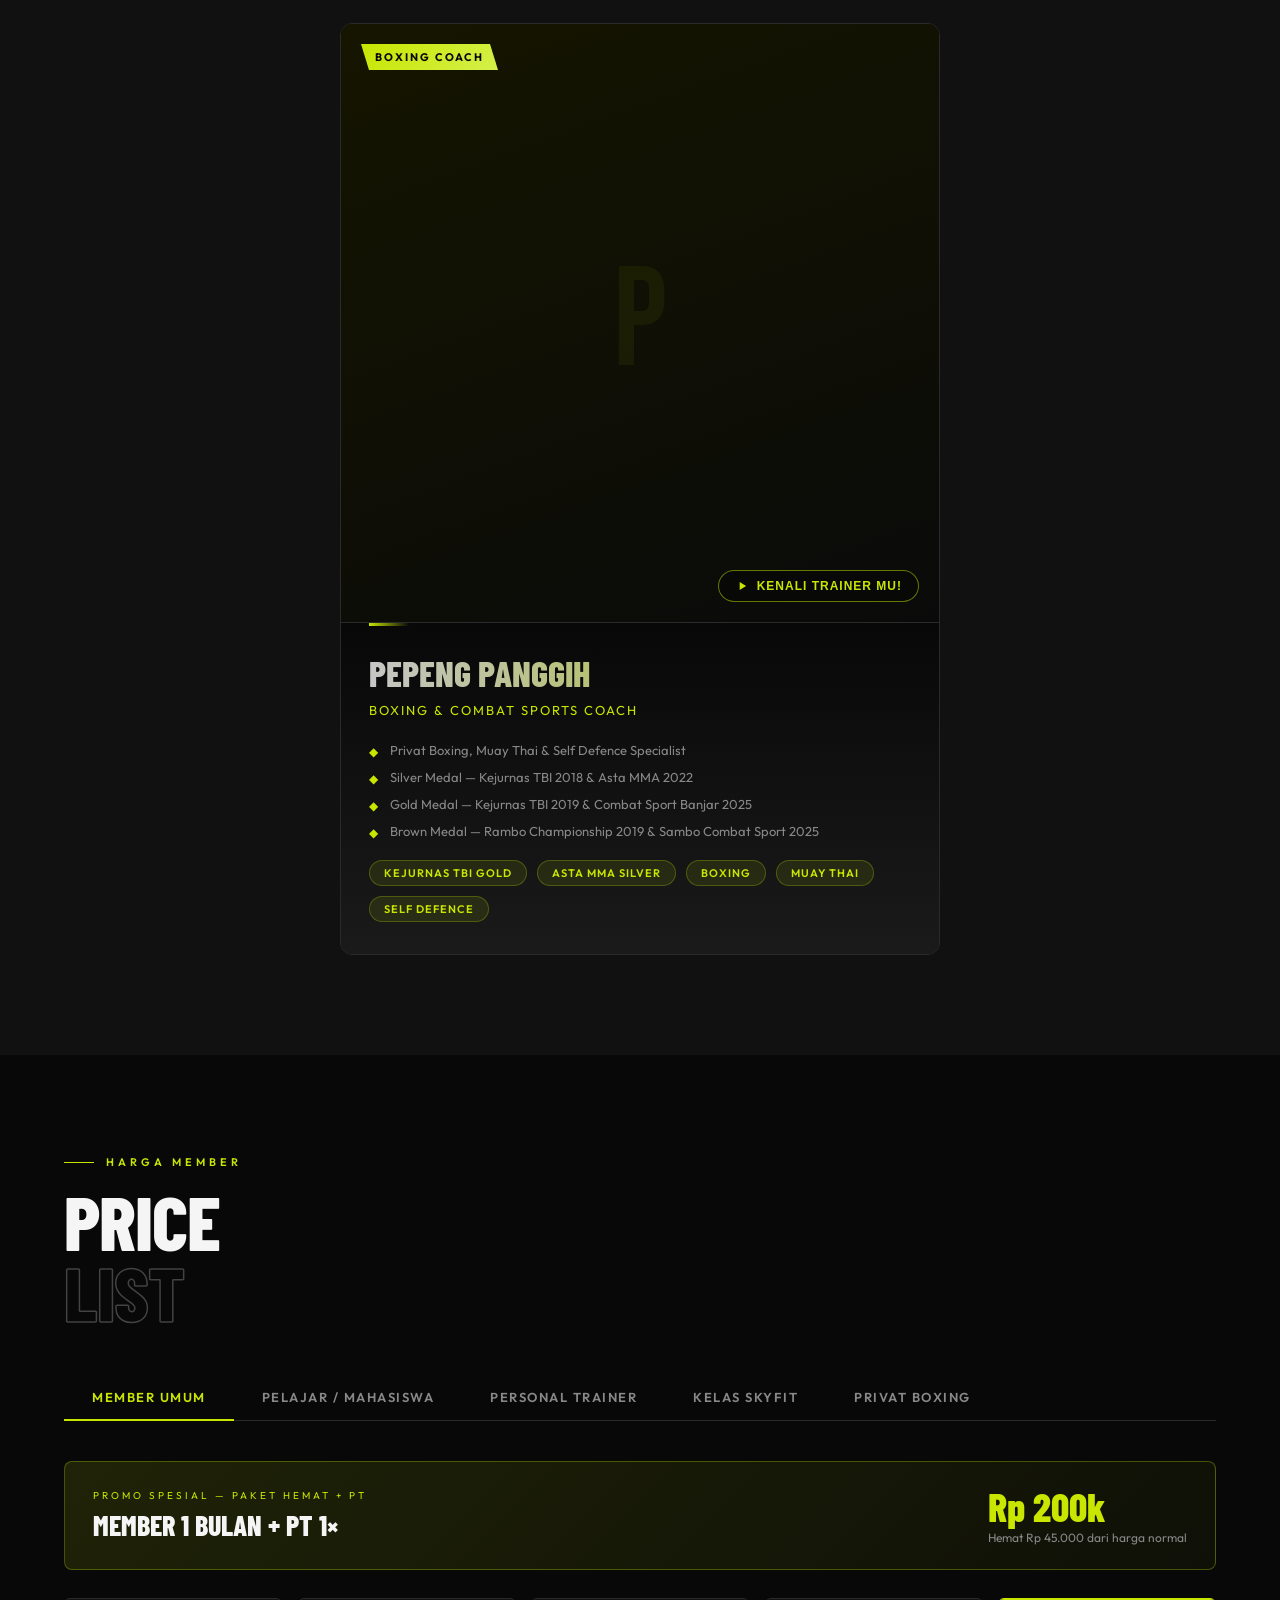
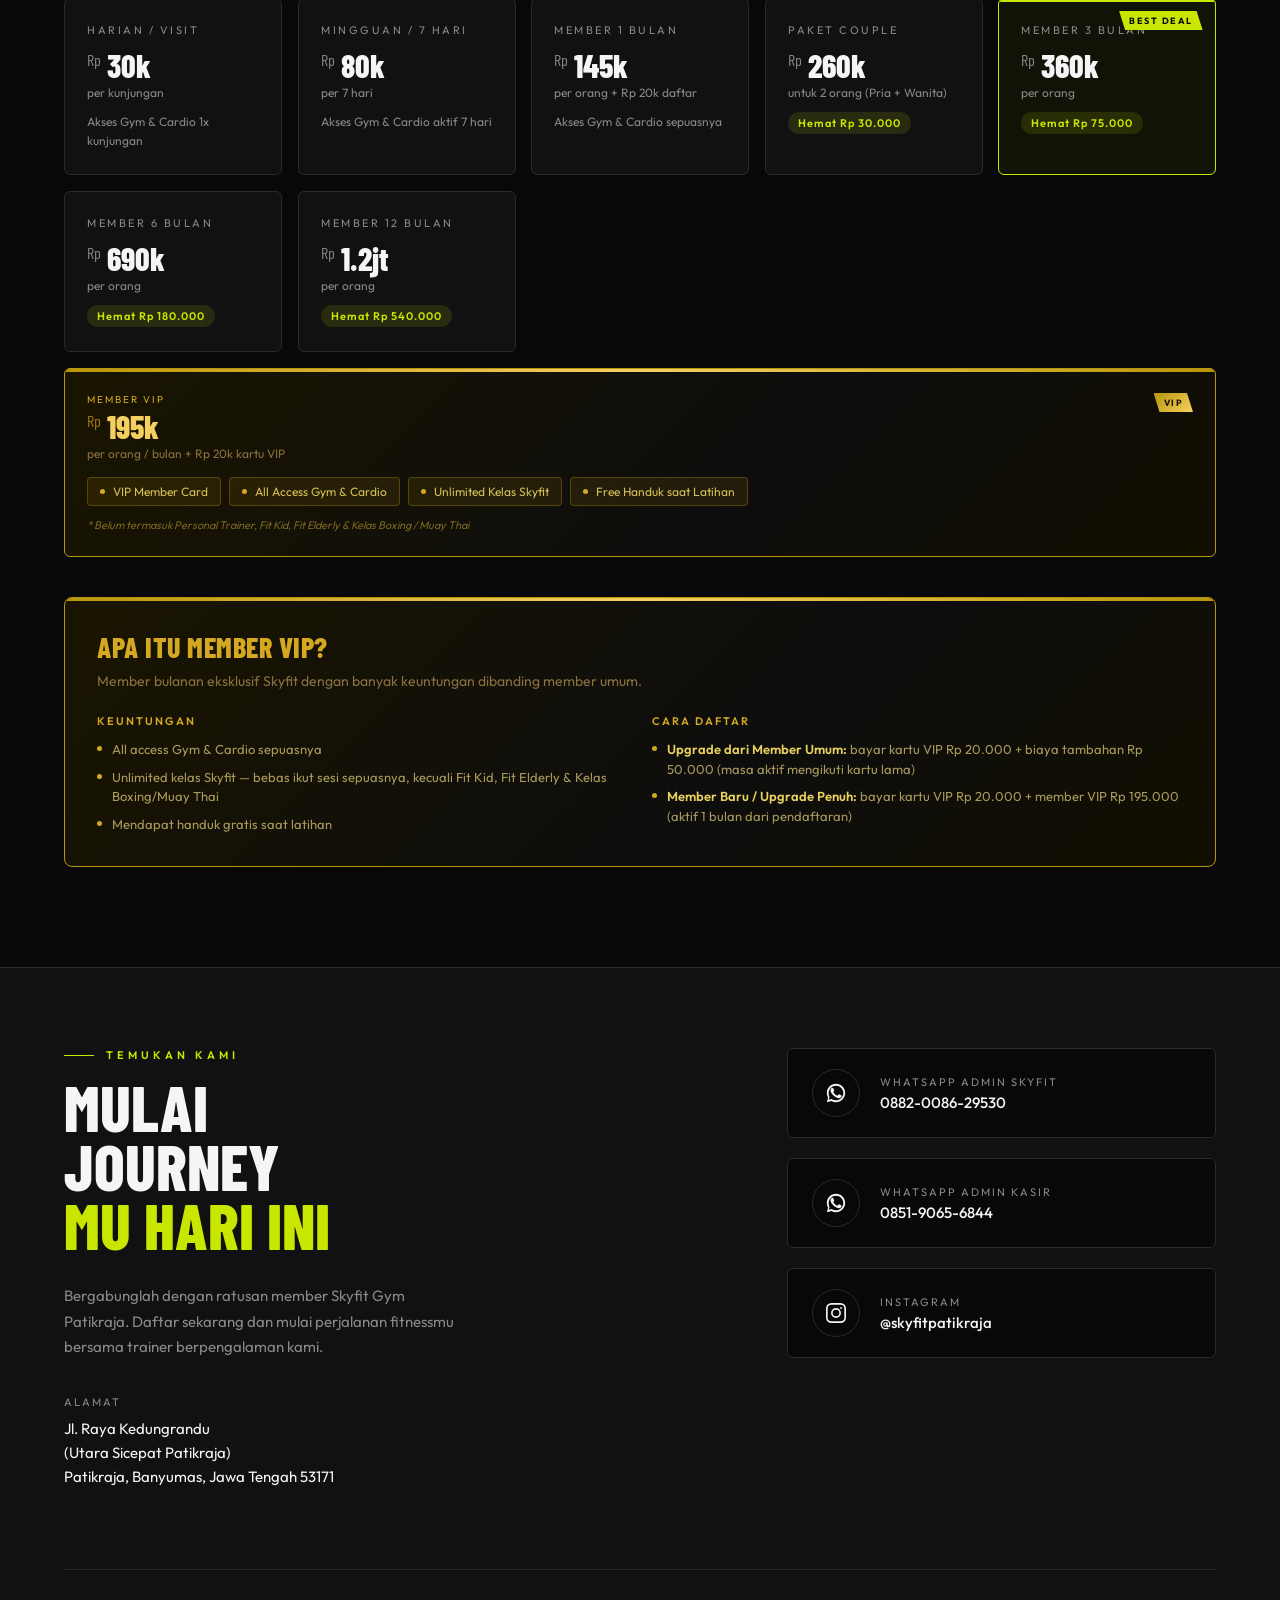
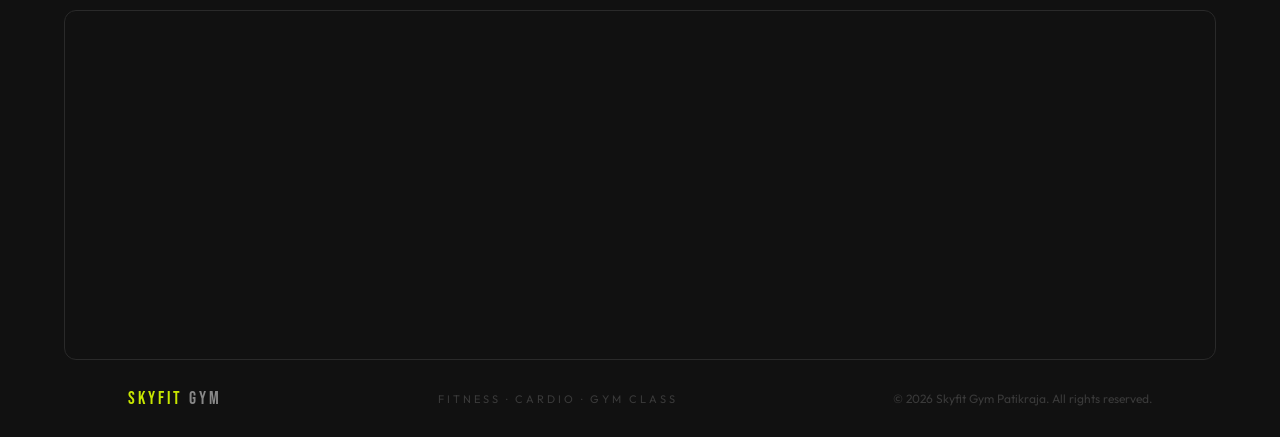
==== commit 93bb07d8: "Enhance visual UI, animations, and fix codebase issues" ====
--- a/index.html
+++ b/index.html
@@ -3,7 +3,13 @@
 <head>
   <meta charset="UTF-8">
   <meta name="viewport" content="width=device-width, initial-scale=1.0">
-  <title>Skyfit Gym Patikraja — Fitness · Cardio · Gym Class</title>
+  <meta name="description" content="SkyFit Gym Patikraja — Gym modern dengan fasilitas lengkap, trainer berpengalaman, dan berbagai kelas fitness. Buka setiap hari 06:00-22:00.">
+  <meta name="theme-color" content="#C8E600">
+  <meta property="og:title" content="SkyFit Gym Patikraja — Forge Your Best Self">
+  <meta property="og:description" content="Gym modern di Patikraja dengan fasilitas lengkap, trainer berpengalaman, dan lingkungan yang mendukung.">
+  <meta property="og:type" content="website">
+  <title>SkyFit Gym Patikraja — Forge Your Best Self</title>
+  <link rel="icon" type="image/svg+xml" href="data:image/svg+xml,<svg xmlns='http://www.w3.org/2000/svg' viewBox='0 0 100 100'><text y='.9em' font-size='90'>💪</text></svg>">
   <link href="https://fonts.googleapis.com/css2?family=Bebas+Neue&family=Barlow+Condensed:wght@400;600;700;800&family=Outfit:wght@300;400;500;600&display=swap" rel="stylesheet">
   <link rel="stylesheet" href="css/style.css">
 </head>
@@ -11,7 +17,7 @@
 
 <!-- NAVBAR -->
 <nav id="navbar">
-  <a href="#" onclick="window.scrollTo(0,0); location.reload(); return false;" class="nav-logo"><span>SKYFIT</span>GYM</a>
+  <a href="#hero" class="nav-logo"><span>SKYFIT</span>GYM</a>
   <ul class="nav-links">
     <li><a href="#fasilitas">Fasilitas</a></li>
     <li><a href="#jadwal">Jadwal</a></li>
@@ -27,8 +33,16 @@
   <div class="hero-bg"></div>
   <div class="hero-hex"></div>
   <div class="hero-glow"></div>
+  <div class="hero-particles">
+    <div class="hero-particle"></div>
+    <div class="hero-particle"></div>
+    <div class="hero-particle"></div>
+    <div class="hero-particle"></div>
+    <div class="hero-particle"></div>
+    <div class="hero-particle"></div>
+  </div>
   <h1 class="hero-headline reveal reveal-delay-1">
-    <span class="outline">FORGE</span><br>YOUR<br><span class="accent">BEST</span><br><span class="outline">SELF</span>
+    <span class="outline" data-text="FORGE">FORGE</span><br>YOUR<br><span class="accent">BEST</span><br><span class="outline" data-text="SELF">SELF</span>
   </h1>
   <p class="hero-sub reveal reveal-delay-2">Gym modern di Patikraja dengan fasilitas lengkap, trainer berpengalaman, dan lingkungan yang mendukung setiap langkah perjalanan fitnessmu.</p>
   <div class="hero-actions reveal reveal-delay-3">
@@ -261,7 +275,7 @@
       <div class="trainer-photo">
         <div class="trainer-photo-placeholder"><div class="trainer-initial">B</div></div>
         <div class="trainer-badge">Coach</div>
-        <button class="trainer-video-btn" onclick="openVideoModal('basuki')">
+        <button class="trainer-video-btn" data-coach="basuki">
           <svg width="14" height="14" viewBox="0 0 24 24" fill="currentColor"><path d="M8 5v14l11-7z"/></svg>
           Kenali Trainer Mu!
         </button>
@@ -289,7 +303,7 @@
       <div class="trainer-photo">
         <div class="trainer-photo-placeholder"><div class="trainer-initial">M</div></div>
         <div class="trainer-badge">Coach</div>
-        <button class="trainer-video-btn" onclick="openVideoModal('mario')">
+        <button class="trainer-video-btn" data-coach="mario">
           <svg width="14" height="14" viewBox="0 0 24 24" fill="currentColor"><path d="M8 5v14l11-7z"/></svg>
           Kenali Trainer Mu!
         </button>
@@ -317,7 +331,7 @@
       <div class="trainer-photo">
         <div class="trainer-photo-placeholder"><div class="trainer-initial">P</div></div>
         <div class="trainer-badge">Boxing Coach</div>
-        <button class="trainer-video-btn" onclick="openVideoModal('pepeng')">
+        <button class="trainer-video-btn" data-coach="pepeng">
           <svg width="14" height="14" viewBox="0 0 24 24" fill="currentColor"><path d="M8 5v14l11-7z"/></svg>
           Kenali Trainer Mu!
         </button>
@@ -349,11 +363,11 @@
   <div class="section-tag reveal">Harga Member</div>
   <h2 class="section-title reveal reveal-delay-1">PRICE<br><span class="outline">LIST</span></h2>
   <div class="pricing-tabs">
-    <button class="tab-btn active" onclick="switchTab('umum',this)">Member Umum</button>
-    <button class="tab-btn" onclick="switchTab('pelajar',this)">Pelajar / Mahasiswa</button>
-    <button class="tab-btn" onclick="switchTab('pt',this)">Personal Trainer</button>
-    <button class="tab-btn" onclick="switchTab('kelas',this)">Kelas Skyfit</button>
-    <button class="tab-btn" onclick="switchTab('boxing',this)">Privat Boxing</button>
+    <button class="tab-btn active" data-tab="umum">Member Umum</button>
+    <button class="tab-btn" data-tab="pelajar">Pelajar / Mahasiswa</button>
+    <button class="tab-btn" data-tab="pt">Personal Trainer</button>
+    <button class="tab-btn" data-tab="kelas">Kelas Skyfit</button>
+    <button class="tab-btn" data-tab="boxing">Privat Boxing</button>
   </div>
 
   <!-- TAB: UMUM -->
@@ -680,11 +694,11 @@
 </section>
 
 <!-- VIDEO MODAL -->
-<div class="video-modal-backdrop" id="videoModal" onclick="closeVideoModalOnBackdrop(event)">
+<div class="video-modal-backdrop" id="videoModal">
   <div class="video-modal">
     <div class="video-modal-header">
       <div class="video-modal-title" id="videoModalTitle">Video Perkenalan</div>
-      <button class="video-modal-close" onclick="closeVideoModal()">✕</button>
+      <button class="video-modal-close" id="closeVideoModalBtn">✕</button>
     </div>
     <div id="videoModalBody"></div>
   </div>
--- a/css/style.css
+++ b/css/style.css
@@ -5,9 +5,11 @@
 /* ── DESIGN TOKENS ── */
 :root {
   --lime:   #C8E600;
+  --lime-glow: #D4F04A;
   --black:  #080808;
   --card:   #111111;
   --card2:  #171717;
+  --card3:  #1a1a1a;
   --border: #2a2a2a;
   --muted:  #888888;
   --white:  #f5f5f5;
@@ -26,6 +28,10 @@
   --fit-kid-color:     #38bdf8;
   /* Fit Elderly (deeper blue) */
   --fit-elderly-color: #3b82f6;
+  /* Animation curves */
+  --ease-out-exp: cubic-bezier(0.16, 1, 0.3, 1);
+  --ease-elastic: cubic-bezier(0.68, -0.55, 0.265, 1.55);
+  --ease-smooth: cubic-bezier(0.4, 0, 0.2, 1);
 }
 
 /* ── RESET & BASE ── */
@@ -37,9 +43,31 @@
   font-family: 'Outfit', sans-serif;
   overflow-x: hidden;
 }
-::-webkit-scrollbar { width: 4px; }
+::-webkit-scrollbar { width: 6px; }
 ::-webkit-scrollbar-track { background: var(--black); }
-::-webkit-scrollbar-thumb { background: var(--lime); border-radius: 2px; }
+::-webkit-scrollbar-thumb { background: linear-gradient(180deg, var(--lime), var(--lime-glow)); border-radius: 3px; }
+
+/* Animated background gradient */
+body::before {
+  content: '';
+  position: fixed;
+  top: -50%;
+  left: -50%;
+  width: 200%;
+  height: 200%;
+  background: radial-gradient(circle at 20% 80%, rgba(200,230,0,0.03) 0%, transparent 50%),
+              radial-gradient(circle at 80% 20%, rgba(200,230,0,0.02) 0%, transparent 50%),
+              radial-gradient(circle at 40% 40%, rgba(200,230,0,0.015) 0%, transparent 40%);
+  animation: bgPulse 15s ease-in-out infinite;
+  pointer-events: none;
+  z-index: -1;
+}
+
+@keyframes bgPulse {
+  0%, 100% { transform: translate(0, 0) scale(1); }
+  33% { transform: translate(2%, 2%) scale(1.05); }
+  66% { transform: translate(-1%, 1%) scale(0.98); }
+}
 
 /* ── UTILITY ── */
 .text-lime  { color: var(--lime); }
@@ -96,16 +124,55 @@
   min-height: 100vh; display: flex; flex-direction: column; justify-content: flex-end;
   padding: 0 5vw 8vh; position: relative; overflow: hidden;
 }
-.hero-bg { position: absolute; inset: 0; background: linear-gradient(160deg, #0f1a00 0%, #080808 55%); }
+.hero-bg {
+  position: absolute; inset: 0;
+  background: linear-gradient(160deg, #0f1a00 0%, #080808 55%);
+  animation: heroBgShift 20s ease-in-out infinite;
+}
+@keyframes heroBgShift {
+  0%, 100% { filter: hue-rotate(0deg) brightness(1); }
+  50% { filter: hue-rotate(5deg) brightness(1.1); }
+}
 .hero-hex {
   position: absolute; inset: 0; opacity: 0.06;
   background-image: url("data:image/svg+xml,%3Csvg xmlns='http://www.w3.org/2000/svg' width='60' height='70'%3E%3Cpolygon points='30,2 58,17 58,53 30,68 2,53 2,17' fill='none' stroke='%23C8E600' stroke-width='1'/%3E%3C/svg%3E");
   background-size: 60px 70px;
+  animation: hexFloat 30s linear infinite;
+}
+@keyframes hexFloat {
+  from { background-position: 0 0; }
+  to { background-position: 60px 140px; }
 }
 .hero-glow {
   position: absolute; top: -20%; right: -10%; width: 60vw; height: 80vh;
   background: radial-gradient(ellipse, rgba(200,230,0,0.08) 0%, transparent 70%);
   pointer-events: none;
+  animation: glowPulse 8s ease-in-out infinite;
+}
+@keyframes glowPulse {
+  0%, 100% { opacity: 0.5; transform: scale(1); }
+  50% { opacity: 0.8; transform: scale(1.1); }
+}
+/* Floating particles */
+.hero-particles {
+  position: absolute; inset: 0; overflow: hidden; pointer-events: none;
+}
+.hero-particle {
+  position: absolute; width: 4px; height: 4px;
+  background: var(--lime); border-radius: 50%;
+  opacity: 0.3; animation: particleFloat 15s infinite;
+}
+.hero-particle:nth-child(1) { left: 10%; animation-delay: 0s; }
+.hero-particle:nth-child(2) { left: 20%; animation-delay: 3s; }
+.hero-particle:nth-child(3) { left: 30%; animation-delay: 6s; }
+.hero-particle:nth-child(4) { left: 50%; animation-delay: 9s; }
+.hero-particle:nth-child(5) { left: 70%; animation-delay: 12s; }
+.hero-particle:nth-child(6) { left: 85%; animation-delay: 2s; }
+@keyframes particleFloat {
+  0%, 100% { transform: translateY(100vh) scale(0); opacity: 0; }
+  10% { opacity: 0.3; }
+  90% { opacity: 0.3; }
+  100% { transform: translateY(-100px) scale(1); opacity: 0; }
 }
 .hero-tag {
   font-size: 12px; letter-spacing: 4px; text-transform: uppercase;
@@ -117,22 +184,77 @@
   font-family: 'Bebas Neue', sans-serif;
   font-size: clamp(70px, 12vw, 160px); line-height: 0.88;
   position: relative; z-index: 2; margin-top: auto; padding-top: 80px;
-}
-.hero-headline .outline { -webkit-text-stroke: 1.5px var(--white); color: transparent; }
-.hero-headline .accent  { color: var(--lime); }
+  text-shadow: 0 0 40px rgba(200,230,0,0.1);
+}
+.hero-headline .outline {
+  -webkit-text-stroke: 1.5px var(--white);
+  color: transparent;
+  position: relative;
+  display: inline-block;
+}
+.hero-headline .outline::after {
+  content: attr(data-text);
+  position: absolute;
+  left: 0;
+  top: 0;
+  color: transparent;
+  -webkit-text-stroke: 1.5px var(--lime);
+  opacity: 0;
+  animation: outlineGlow 3s ease-in-out infinite;
+}
+@keyframes outlineGlow {
+  0%, 100% { opacity: 0; }
+  50% { opacity: 0.5; }
+}
+.hero-headline .accent {
+  color: var(--lime);
+  text-shadow: 0 0 30px rgba(200,230,0,0.4), 0 0 60px rgba(200,230,0,0.2);
+  animation: accentPulse 4s ease-in-out infinite;
+}
+@keyframes accentPulse {
+  0%, 100% { text-shadow: 0 0 30px rgba(200,230,0,0.4); }
+  50% { text-shadow: 0 0 50px rgba(200,230,0,0.6), 0 0 80px rgba(200,230,0,0.3); }
+}
 .hero-sub {
   font-size: 15px; color: var(--muted); max-width: 420px; line-height: 1.7;
   margin: 28px 0 40px; position: relative; z-index: 2;
+  background: linear-gradient(90deg, var(--muted), var(--white), var(--muted));
+  background-size: 200% 100%;
+  -webkit-background-clip: text;
+  -webkit-text-fill-color: transparent;
+  background-clip: text;
+  animation: shimmer 5s linear infinite;
+}
+@keyframes shimmer {
+  0% { background-position: 200% 0; }
+  100% { background-position: -200% 0; }
 }
 .hero-actions { display: flex; gap: 16px; align-items: center; position: relative; z-index: 2; }
 .btn-primary {
-  background: var(--lime); color: var(--black);
+  background: linear-gradient(135deg, var(--lime), var(--lime-glow));
+  color: var(--black);
   padding: 16px 36px; font-weight: 700; font-size: 13px; letter-spacing: 2px;
   text-transform: uppercase; text-decoration: none;
   clip-path: polygon(0 0, calc(100% - 12px) 0, 100% 100%, 12px 100%);
-  transition: background 0.2s; display: inline-block;
-}
-.btn-primary:hover { background: var(--white); }
+  transition: all 0.3s var(--ease-out-exp);
+  display: inline-block;
+  position: relative;
+  overflow: hidden;
+}
+.btn-primary::before {
+  content: '';
+  position: absolute;
+  top: 0; left: -100%;
+  width: 100%; height: 100%;
+  background: linear-gradient(90deg, transparent, rgba(255,255,255,0.4), transparent);
+  transition: left 0.5s;
+}
+.btn-primary:hover::before { left: 100%; }
+.btn-primary:hover {
+  background: var(--white);
+  transform: translateY(-3px);
+  box-shadow: 0 10px 40px rgba(200,230,0,0.3);
+}
 .btn-ghost {
   color: var(--white); font-size: 13px; font-weight: 500; letter-spacing: 1px;
   text-decoration: none; display: flex; align-items: center; gap: 10px; transition: color 0.2s;
@@ -148,10 +270,28 @@
   position: absolute; right: 5vw; bottom: 8vh;
   display: flex; flex-direction: column; gap: 28px; z-index: 2;
 }
-.hero-stat { text-align: right; }
+.hero-stat {
+  text-align: right;
+  position: relative;
+  padding-right: 20px;
+}
+.hero-stat::before {
+  content: '';
+  position: absolute;
+  left: 0; top: 50%;
+  width: 12px; height: 2px;
+  background: var(--lime);
+  transform: translateY(-50%);
+}
 .hero-stat .num {
   font-family: 'Barlow Condensed', sans-serif; font-size: 44px; font-weight: 800;
   color: var(--lime); line-height: 1;
+  text-shadow: 0 0 20px rgba(200,230,0,0.3);
+  animation: numPulse 3s ease-in-out infinite;
+}
+@keyframes numPulse {
+  0%, 100% { text-shadow: 0 0 20px rgba(200,230,0,0.3); }
+  50% { text-shadow: 0 0 30px rgba(200,230,0,0.5); }
 }
 .hero-stat .label {
   font-size: 11px; letter-spacing: 2px; text-transform: uppercase;
@@ -176,13 +316,37 @@
 }
 .section-title .outline { -webkit-text-stroke: 1.5px rgba(245,245,245,0.25); color: transparent; }
 
-/* Scroll reveal */
-.reveal { opacity: 0; transform: translateY(40px); transition: opacity 0.7s ease, transform 0.7s ease; }
-.reveal.visible { opacity: 1; transform: translateY(0); }
+/* Scroll reveal with enhanced easing */
+.reveal {
+  opacity: 0;
+  transform: translateY(50px) scale(0.95);
+  transition: opacity 0.8s var(--ease-out-exp), transform 0.8s var(--ease-out-exp);
+  will-change: opacity, transform;
+}
+.reveal.visible {
+  opacity: 1;
+  transform: translateY(0) scale(1);
+}
 .reveal-delay-1 { transition-delay: 0.1s; }
 .reveal-delay-2 { transition-delay: 0.2s; }
 .reveal-delay-3 { transition-delay: 0.3s; }
 .reveal-delay-4 { transition-delay: 0.4s; }
+
+/* Enhanced section transitions */
+section {
+  padding: 100px 5vw;
+  position: relative;
+}
+section::before {
+  content: '';
+  position: absolute;
+  top: -2px; left: 0; right: 0;
+  height: 1px;
+  background: linear-gradient(90deg, transparent, var(--lime), transparent);
+  opacity: 0;
+  transition: opacity 0.5s;
+}
+section.visible::before { opacity: 0.5; }
 
 
 /* ══════════════════════════════════════════════
@@ -365,17 +529,27 @@
 
 /* Hoverable cells */
 .schedule-table td:not(.time-col):not(.empty) {
-  cursor: pointer; transition: background 0.2s, color 0.2s;
+  cursor: pointer; transition: all 0.3s var(--ease-out-exp);
+  position: relative;
+}
+.schedule-table td:not(.time-col):not(.empty)::after {
+  content: ''; position: absolute; inset: 0;
+  border: 1px solid var(--lime); opacity: 0; transition: opacity 0.3s; pointer-events: none;
 }
 .schedule-table td:not(.time-col):not(.empty):hover {
-  background: rgba(200,230,0,0.12);
+  background: rgba(200,230,0,0.15);
   color: var(--lime);
-}
+  transform: scale(1.05);
+  box-shadow: 0 10px 20px rgba(0,0,0,0.5);
+  z-index: 10;
+}
+.schedule-table td:not(.time-col):not(.empty):hover::after { opacity: 1; }
+
 /* Override lime hover with combat/exclusive specific colors */
 .schedule-table td.fit-kid-class:not(.empty):hover,
-.schedule-table td.fit-elderly-class:not(.empty):hover { color: inherit; }
+.schedule-table td.fit-elderly-class:not(.empty):hover { color: inherit; border-color: inherit; }
 .schedule-table td.muaythai-class:not(.empty):hover,
-.schedule-table td.boxing-class:not(.empty):hover      { color: inherit; }
+.schedule-table td.boxing-class:not(.empty):hover      { color: inherit; border-color: inherit; }
 
 .schedule-rules {
   margin-top: 32px; padding: 24px 28px;
@@ -495,54 +669,235 @@
 #trainer { background: var(--card); }
 .trainers-grid { display: grid; grid-template-columns: 1fr 1fr; gap: 24px; margin-top: 60px; }
 .trainer-card {
-  background: var(--black); border: 1px solid var(--border); border-radius: 6px;
-  overflow: hidden; transition: border-color 0.3s, transform 0.3s;
-}
-.trainer-card:hover { border-color: var(--lime); transform: translateY(-6px); }
+  background: var(--black);
+  border: 1px solid var(--border);
+  border-radius: 12px;
+  overflow: hidden;
+  transition: all 0.4s var(--ease-out-exp);
+  position: relative;
+  isolation: isolate;
+}
+.trainer-card::before {
+  content: '';
+  position: absolute;
+  inset: -2px;
+  background: linear-gradient(135deg, var(--lime), transparent, transparent);
+  border-radius: 12px;
+  opacity: 0;
+  transition: opacity 0.4s var(--ease-out-exp);
+  z-index: -1;
+  pointer-events: none;
+}
+.trainer-card::after {
+  content: '';
+  position: absolute;
+  inset: 0;
+  background: linear-gradient(105deg, transparent 20%, rgba(200,230,0,0.1) 25%, transparent 30%);
+  background-size: 200% 100%;
+  opacity: 0;
+  transition: opacity 0.4s;
+  pointer-events: none;
+  z-index: 10;
+}
+.trainer-card:hover::after {
+  opacity: 1;
+  animation: shineSweep 2s ease-in-out infinite;
+}
+@keyframes shineSweep {
+  0% { background-position: 200% 0; }
+  100% { background-position: -200% 0; }
+}
+.trainer-card:hover::before { opacity: 1; }
+.trainer-card:hover {
+  border-color: var(--lime);
+  transform: translateY(-10px) scale(1.02);
+  box-shadow: 0 25px 50px rgba(200,230,0,0.12), 0 0 20px rgba(200,230,0,0.2) inset;
+}
 .trainer-card--wide { grid-column: 1 / -1; max-width: 600px; margin: 0 auto; width: 100%; }
-.trainer-photo { aspect-ratio: 1 / 1; width: 100%; background: var(--card2); position: relative; overflow: hidden; }
+.trainer-photo {
+  aspect-ratio: 1 / 1;
+  width: 100%;
+  background: var(--card2);
+  position: relative;
+  overflow: hidden;
+}
+.trainer-photo::after {
+  content: '';
+  position: absolute;
+  inset: 0;
+  background: linear-gradient(180deg, transparent 0%, rgba(200,230,0,0.1) 100%);
+  opacity: 0;
+  transition: opacity 0.4s;
+}
+.trainer-card:hover .trainer-photo::after { opacity: 1; }
 .trainer-photo img {
   position: absolute; inset: 0; width: 100%; height: 100%;
   object-fit: cover; object-position: center top;
-  filter: brightness(0.82) saturate(0.85); transition: filter 0.4s;
-}
-.trainer-card:hover .trainer-photo img { filter: brightness(0.95) saturate(1); }
+  filter: brightness(0.82) saturate(0.85);
+  transition: all 0.6s var(--ease-out-exp);
+}
+.trainer-card:hover .trainer-photo img {
+  filter: brightness(0.95) saturate(1);
+  transform: scale(1.05);
+}
 .trainer-photo-placeholder {
-  position: absolute; inset: 0; display: flex; align-items: center; justify-content: center;
+  position: absolute; inset: 0;
+  display: flex; flex-direction: column; align-items: center; justify-content: center;
   background: linear-gradient(160deg, #151500, #0a0a0a);
 }
-.trainer-initial { font-family: 'Bebas Neue', sans-serif; font-size: 140px; color: rgba(200,230,0,0.06); line-height: 1; }
+.trainer-initial {
+  font-family: 'Bebas Neue', sans-serif;
+  font-size: 140px;
+  color: rgba(200,230,0,0.06);
+  line-height: 1;
+  transition: all 0.4s var(--ease-out-exp);
+}
+.trainer-card:hover .trainer-initial {
+  color: rgba(200,230,0,0.12);
+  transform: scale(1.05);
+}
 .trainer-badge {
-  position: absolute; top: 20px; left: 20px;
-  background: var(--lime); color: var(--black);
-  font-size: 11px; font-weight: 700; letter-spacing: 2px; padding: 6px 14px;
-  text-transform: uppercase; clip-path: polygon(0 0, calc(100% - 8px) 0, 100% 100%, 8px 100%); z-index: 2;
-}
-.trainer-info { padding: 28px 28px 32px; border-top: 1px solid var(--border); position: relative; }
-.trainer-info::before { content: ''; position: absolute; top: 0; left: 28px; width: 40px; height: 3px; background: var(--lime); }
-.trainer-name { font-family: 'Barlow Condensed', sans-serif; font-size: 36px; font-weight: 800; text-transform: uppercase; margin-bottom: 4px; }
-.trainer-role { font-size: 13px; color: var(--lime); letter-spacing: 2px; text-transform: uppercase; margin-bottom: 20px; }
+  position: absolute;
+  top: 20px; left: 20px;
+  background: linear-gradient(135deg, var(--lime), var(--lime-glow));
+  color: var(--black);
+  font-size: 11px; font-weight: 700; letter-spacing: 2px;
+  padding: 6px 14px;
+  text-transform: uppercase;
+  clip-path: polygon(0 0, calc(100% - 8px) 0, 100% 100%, 8px 100%);
+  z-index: 2;
+  box-shadow: 0 4px 15px rgba(200,230,0,0.3);
+  transition: all 0.3s var(--ease-out-exp);
+}
+.trainer-card:hover .trainer-badge {
+  transform: scale(1.05);
+  box-shadow: 0 6px 20px rgba(200,230,0,0.4);
+}
+.trainer-info {
+  padding: 28px 28px 32px;
+  border-top: 1px solid var(--border);
+  position: relative;
+  background: linear-gradient(180deg, var(--black) 0%, var(--card3) 100%);
+}
+.trainer-info::before {
+  content: '';
+  position: absolute;
+  top: 0; left: 28px;
+  width: 40px; height: 3px;
+  background: linear-gradient(90deg, var(--lime), transparent);
+  transition: width 0.4s var(--ease-out-exp);
+}
+.trainer-card:hover .trainer-info::before { width: 60px; }
+.trainer-name {
+  font-family: 'Barlow Condensed', sans-serif;
+  font-size: 36px;
+  font-weight: 800;
+  text-transform: uppercase;
+  margin-bottom: 4px;
+  background: linear-gradient(90deg, var(--white), var(--lime), var(--white));
+  background-size: 200% 100%;
+  -webkit-background-clip: text;
+  -webkit-text-fill-color: transparent;
+  background-clip: text;
+  opacity: 0.8;
+  transition: opacity 0.4s;
+}
+.trainer-card:hover .trainer-name {
+  opacity: 1;
+  animation: textShimmer 3s linear infinite;
+}
+@keyframes textShimmer {
+  0% { background-position: 0% 50%; }
+  50% { background-position: 100% 50%; }
+  100% { background-position: 0% 50%; }
+}
+.trainer-role {
+  font-size: 13px;
+  color: var(--lime);
+  letter-spacing: 2px;
+  text-transform: uppercase;
+  margin-bottom: 20px;
+  display: inline-block;
+  padding: 4px 0;
+  position: relative;
+}
+.trainer-role::after {
+  content: '';
+  position: absolute;
+  bottom: 0; left: 0;
+  width: 0;
+  height: 1px;
+  background: var(--lime);
+  transition: width 0.4s var(--ease-out-exp);
+}
+.trainer-card:hover .trainer-role::after { width: 100%; }
 .trainer-specs { display: flex; flex-direction: column; gap: 10px; }
-.trainer-spec { display: flex; align-items: flex-start; gap: 12px; font-size: 13px; color: var(--muted); }
-.spec-icon { color: var(--lime); font-size: 12px; margin-top: 2px; flex-shrink: 0; }
+.trainer-spec {
+  display: flex; align-items: flex-start; gap: 12px;
+  font-size: 13px; color: var(--muted);
+  transition: transform 0.3s, color 0.3s;
+}
+.trainer-card:hover .trainer-spec { color: var(--white); }
+.trainer-card:hover .trainer-spec { transform: translateX(5px); }
+.spec-icon {
+  color: var(--lime);
+  font-size: 12px;
+  margin-top: 2px;
+  flex-shrink: 0;
+  transition: transform 0.3s var(--ease-elastic);
+}
+.trainer-card:hover .spec-icon { transform: scale(1.3) rotate(15deg); }
 .trainer-achievements { display: flex; gap: 10px; flex-wrap: wrap; margin-top: 20px; }
 .achievement-pill {
-  background: rgba(200,230,0,0.1); border: 1px solid rgba(200,230,0,0.25);
-  color: var(--lime); font-size: 11px; font-weight: 600; letter-spacing: 1px;
-  text-transform: uppercase; padding: 5px 14px; border-radius: 40px;
+  background: rgba(200,230,0,0.1);
+  border: 1px solid rgba(200,230,0,0.25);
+  color: var(--lime);
+  font-size: 11px;
+  font-weight: 600;
+  letter-spacing: 1px;
+  text-transform: uppercase;
+  padding: 5px 14px;
+  border-radius: 40px;
+  transition: all 0.3s var(--ease-out-exp);
+  cursor: default;
+}
+.achievement-pill:hover {
+  background: var(--lime);
+  color: var(--black);
+  transform: translateY(-2px);
+  box-shadow: 0 4px 15px rgba(200,230,0,0.3);
 }
 
 .trainer-video-btn {
-  position: absolute; bottom: 20px; right: 20px;
+  position: absolute;
+  bottom: 20px; right: 20px;
   display: flex; align-items: center; gap: 8px;
-  background: rgba(8,8,8,0.7); border: 1px solid rgba(200,230,0,0.5);
-  color: var(--lime); padding: 8px 16px; border-radius: 40px;
-  font-size: 12px; font-weight: 600; letter-spacing: 1px; text-transform: uppercase;
-  cursor: pointer; transition: background 0.2s, border-color 0.2s;
+  background: rgba(8,8,8,0.8);
+  border: 1px solid rgba(200,230,0,0.5);
+  color: var(--lime);
+  padding: 8px 16px;
+  border-radius: 40px;
+  font-size: 12px;
+  font-weight: 600;
+  letter-spacing: 1px;
+  text-transform: uppercase;
+  cursor: pointer;
+  transition: all 0.3s var(--ease-out-exp);
   backdrop-filter: blur(8px);
-}
-.trainer-video-btn:hover { background: var(--lime); color: var(--black); border-color: var(--lime); }
-.trainer-video-btn svg { flex-shrink: 0; }
+  z-index: 3;
+}
+.trainer-video-btn svg {
+  flex-shrink: 0;
+  transition: transform 0.3s var(--ease-elastic);
+}
+.trainer-video-btn:hover {
+  background: var(--lime);
+  color: var(--black);
+  border-color: var(--lime);
+  transform: scale(1.05);
+  box-shadow: 0 4px 20px rgba(200,230,0,0.4);
+}
+.trainer-video-btn:hover svg { transform: scale(1.2); }
 
 
 /* ══════════════════════════════════════════════
@@ -577,14 +932,19 @@
 .pricing-grid { display: grid; grid-template-columns: repeat(auto-fill, minmax(200px, 1fr)); gap: 16px; }
 .price-card {
   background: var(--card); border: 1px solid var(--border); border-radius: 6px;
-  padding: 24px 22px; transition: border-color 0.3s, transform 0.3s;
+  padding: 24px 22px; transition: all 0.4s var(--ease-out-exp);
   position: relative; overflow: hidden;
 }
 .price-card::before {
   content: ''; position: absolute; top: 0; left: 0; right: 0;
   height: 3px; background: transparent; transition: background 0.3s;
 }
-.price-card:hover { border-color: rgba(200,230,0,0.4); transform: translateY(-4px); }
+.price-card:hover { 
+  border-color: rgba(200,230,0,0.6); 
+  transform: translateY(-6px) scale(1.02); 
+  box-shadow: 0 15px 30px rgba(0,0,0,0.6), 0 0 20px rgba(200,230,0,0.15);
+  z-index: 5;
+}
 .price-card:hover::before { background: var(--lime); }
 .price-card.featured { border-color: var(--lime); background: rgba(200,230,0,0.05); }
 .price-card.featured::before { background: var(--lime); }
@@ -888,11 +1248,12 @@
 
   .photo-grid {
     grid-template-columns: 1fr 1fr;
-    grid-template-rows: 240px 160px 160px;
+    grid-template-rows: auto 160px 160px;
     gap: 8px;
   }
-  .photo-cell.main-cell { grid-column: 1 / -1; grid-row: 1; }
+  .photo-cell.main-cell { grid-column: 1 / -1; grid-row: 1; aspect-ratio: 1 / 1; }
   .photo-cell.thumb-cell { grid-row: auto; }
+  .photo-cell.thumb-cell .photo-overlay h3 { font-size: 14px; }
   .swap-hint { opacity: 0.6; }
 
   .schedule-legend { margin-bottom: 8px; }
@@ -965,16 +1326,16 @@
   .hero-headline { font-size: clamp(52px, 20vw, 80px); }
   .hero-sub { font-size: 13px; margin: 14px 0 24px; }
 
-  .photo-grid { grid-template-rows: 200px 140px 140px; }
-
-  .pricing-grid { grid-template-columns: 1fr 1fr; gap: 8px; }
-  .price-card { padding: 14px 12px; }
-  .price-type { font-size: 9px; letter-spacing: 1.5px; margin-bottom: 8px; }
-  .price-amount { font-size: 24px; }
-  .price-amount .currency { font-size: 12px; }
-  .price-per { font-size: 10px; margin-top: 4px; line-height: 1.3; }
-  .price-desc { font-size: 10px; margin-top: 8px; }
-  .price-savings { font-size: 9px; padding: 4px 8px; margin-top: 8px; }
+  .photo-grid { grid-template-rows: auto 120px 120px; }
+
+  .pricing-grid { grid-template-columns: 1fr; gap: 12px; }
+  .price-card { padding: 18px 16px; }
+  .price-type { font-size: 10px; letter-spacing: 1.5px; margin-bottom: 8px; }
+  .price-amount { font-size: 28px; }
+  .price-amount .currency { font-size: 14px; }
+  .price-per { font-size: 11px; margin-top: 4px; line-height: 1.3; }
+  .price-desc { font-size: 11px; margin-top: 8px; }
+  .price-savings { font-size: 10px; padding: 5px 10px; margin-top: 8px; }
   .kelas-grid { grid-template-columns: 1fr; }
 
   .promo-banner { flex-direction: column; align-items: flex-start; gap: 12px; }
@@ -986,14 +1347,14 @@
 
   .boxing-profile { padding: 20px; }
 
-  .contact-grid { grid-template-columns: 1fr 1fr; gap: 12px; }
-  .contact-links { justify-content: flex-end; gap: 8px; }
-  .contact-link { padding: 8px 10px; gap: 8px; border-radius: 4px; }
-  .contact-icon { width: 28px; height: 28px; }
-  .contact-icon svg { width: 14px; height: 14px; }
-  .contact-info-label { font-size: 8px; letter-spacing: 1px; margin-bottom: 2px; }
-  .contact-info-value { font-size: 10px; }
-  .contact-title { font-size: 28px; margin-bottom: 16px; }
-  .contact-desc { font-size: 11px; }
-  .address-block .adr-text { font-size: 11px; }
+  .contact-grid { grid-template-columns: 1fr; gap: 24px; }
+  .contact-links { justify-content: flex-start; gap: 10px; }
+  .contact-link { padding: 12px 14px; gap: 12px; border-radius: 6px; max-width: 280px; }
+  .contact-icon { width: 32px; height: 32px; }
+  .contact-icon svg { width: 16px; height: 16px; }
+  .contact-info-label { font-size: 9px; letter-spacing: 1px; margin-bottom: 2px; }
+  .contact-info-value { font-size: 12px; }
+  .contact-title { font-size: 32px; margin-bottom: 16px; }
+  .contact-desc { font-size: 12px; }
+  .address-block .adr-text { font-size: 12px; }
 }
